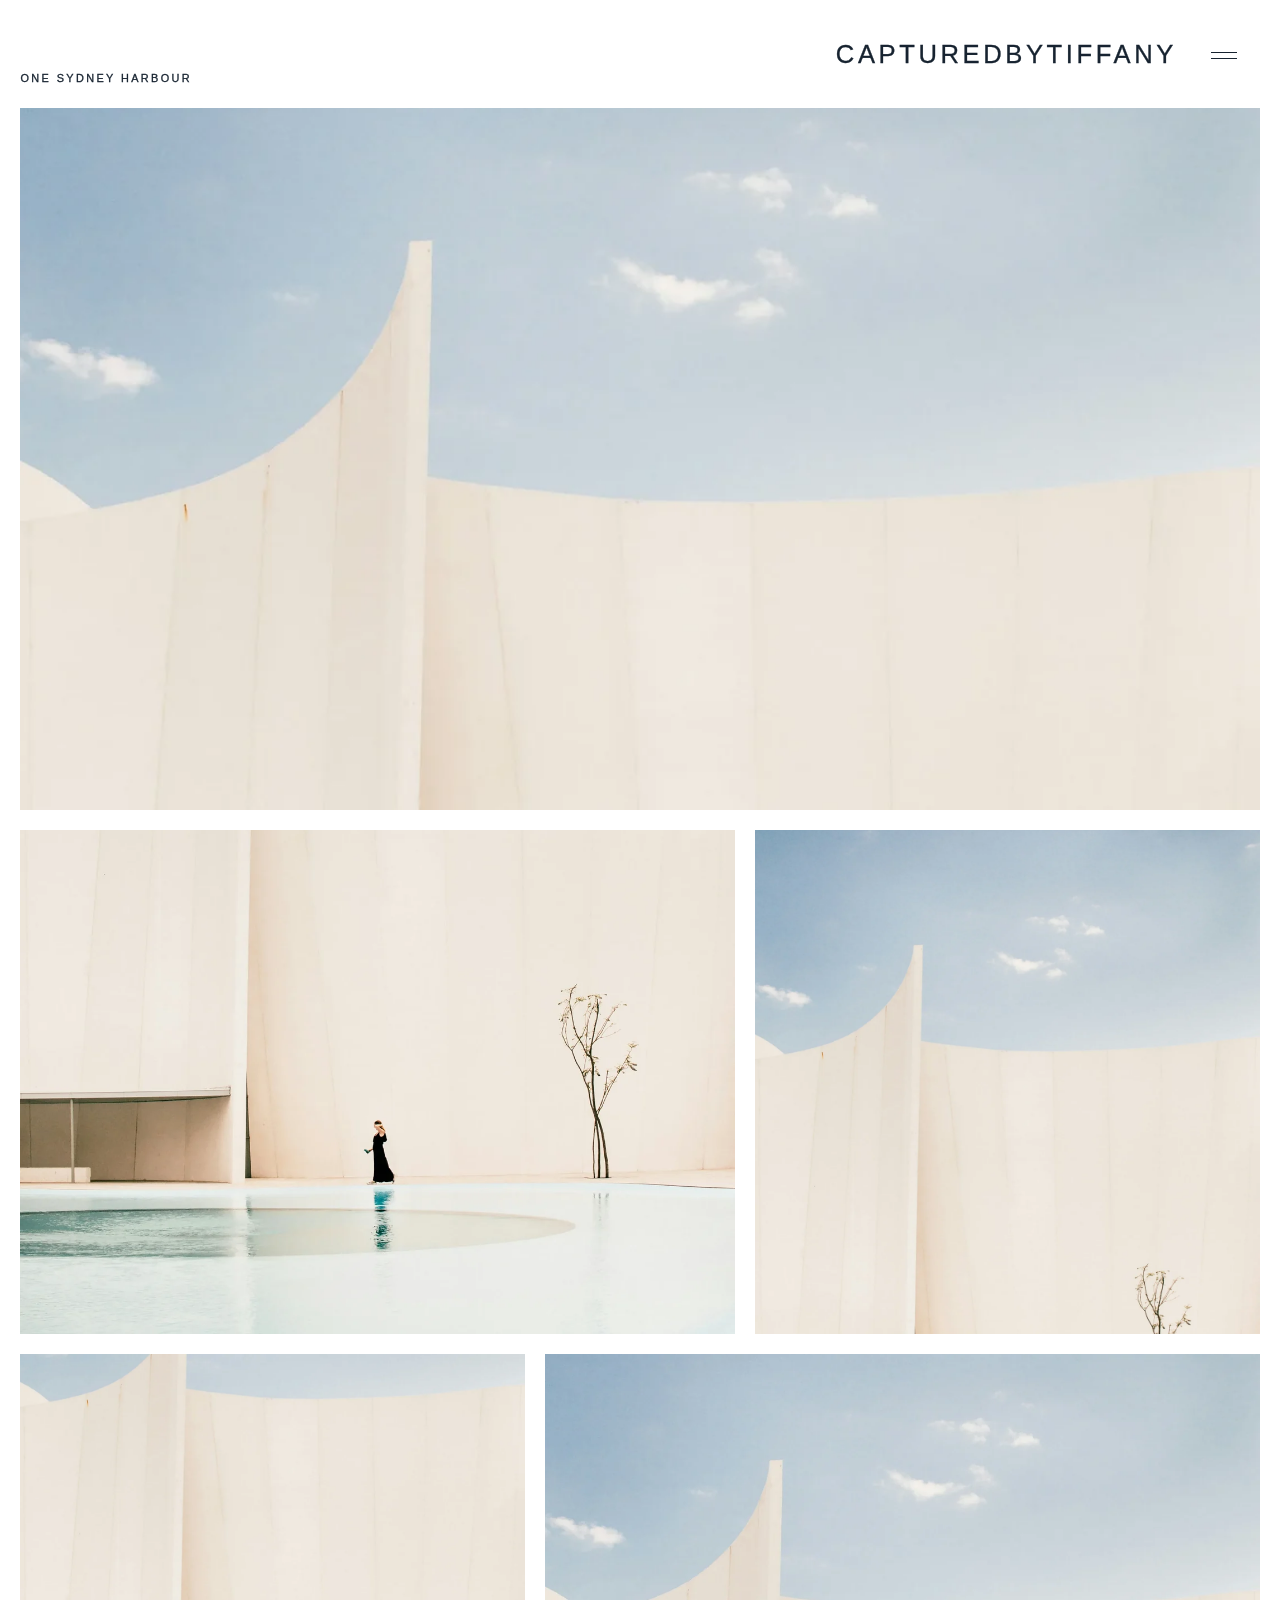
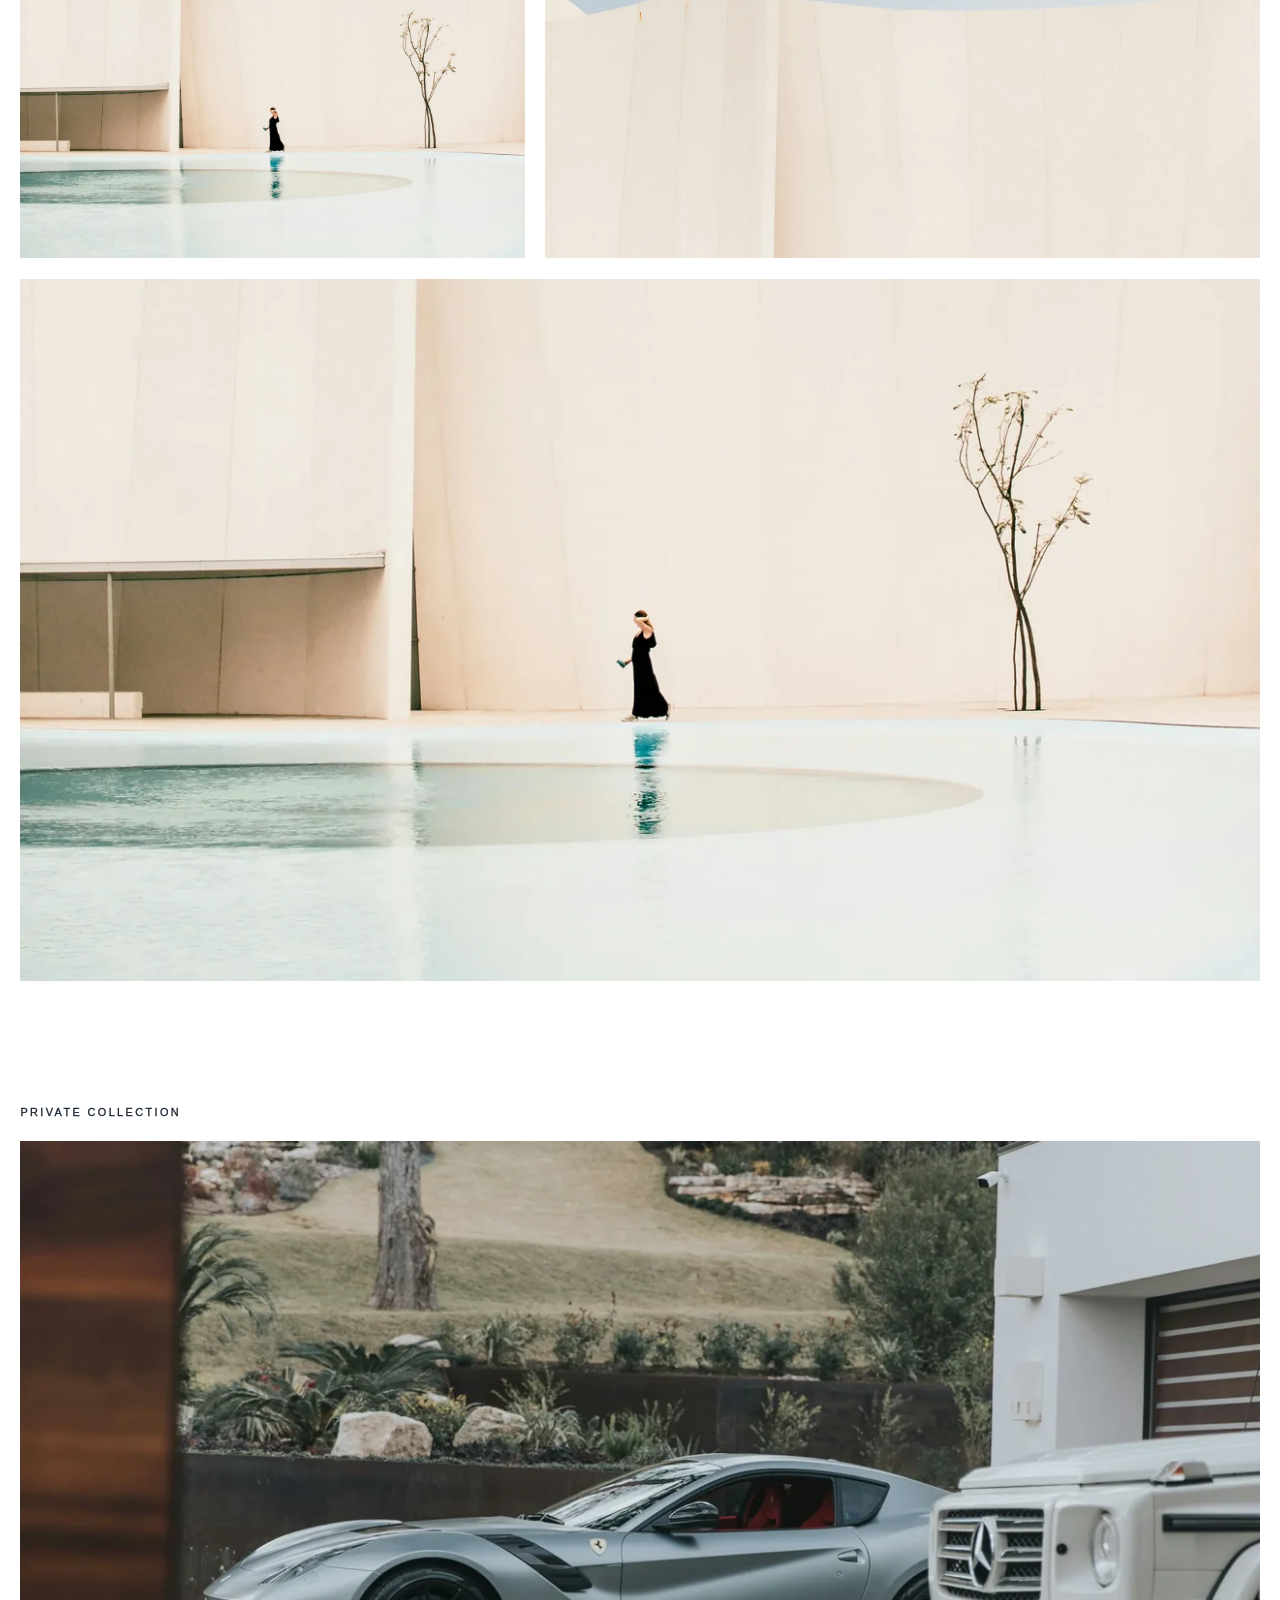
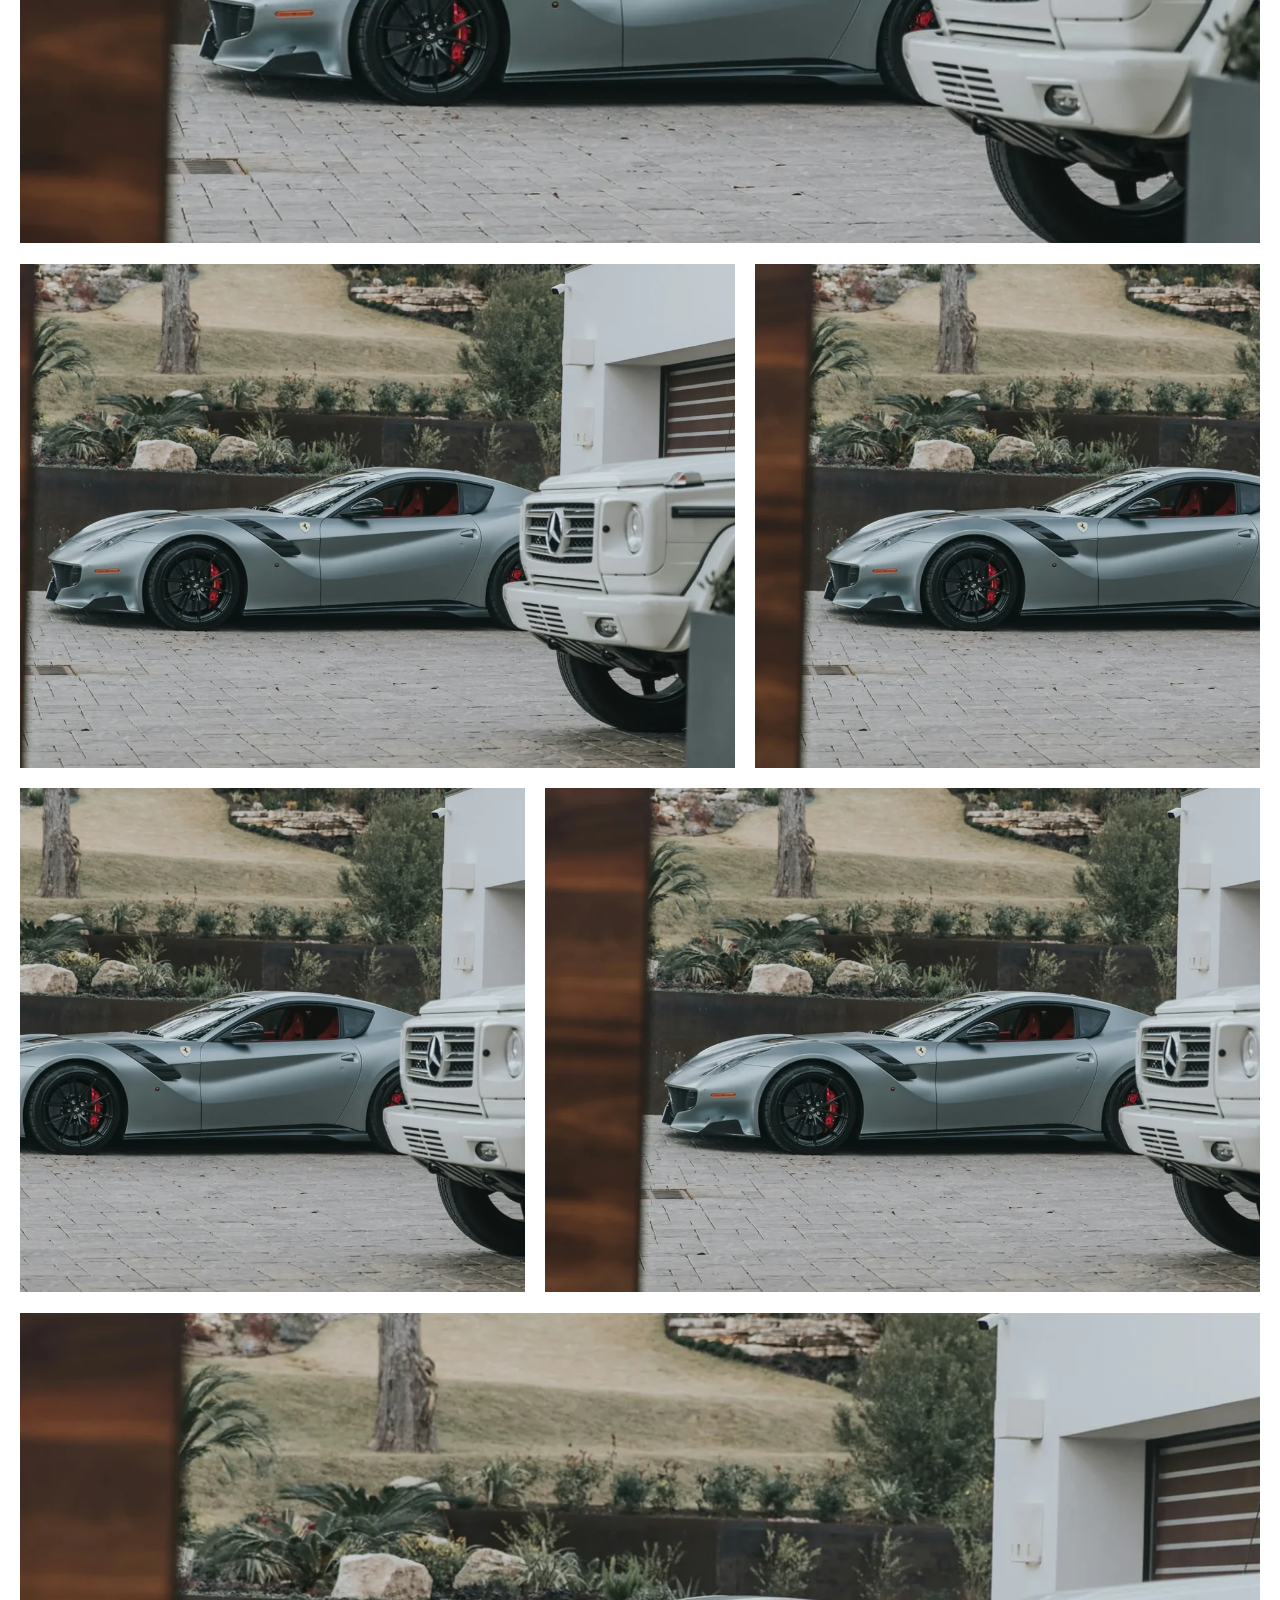
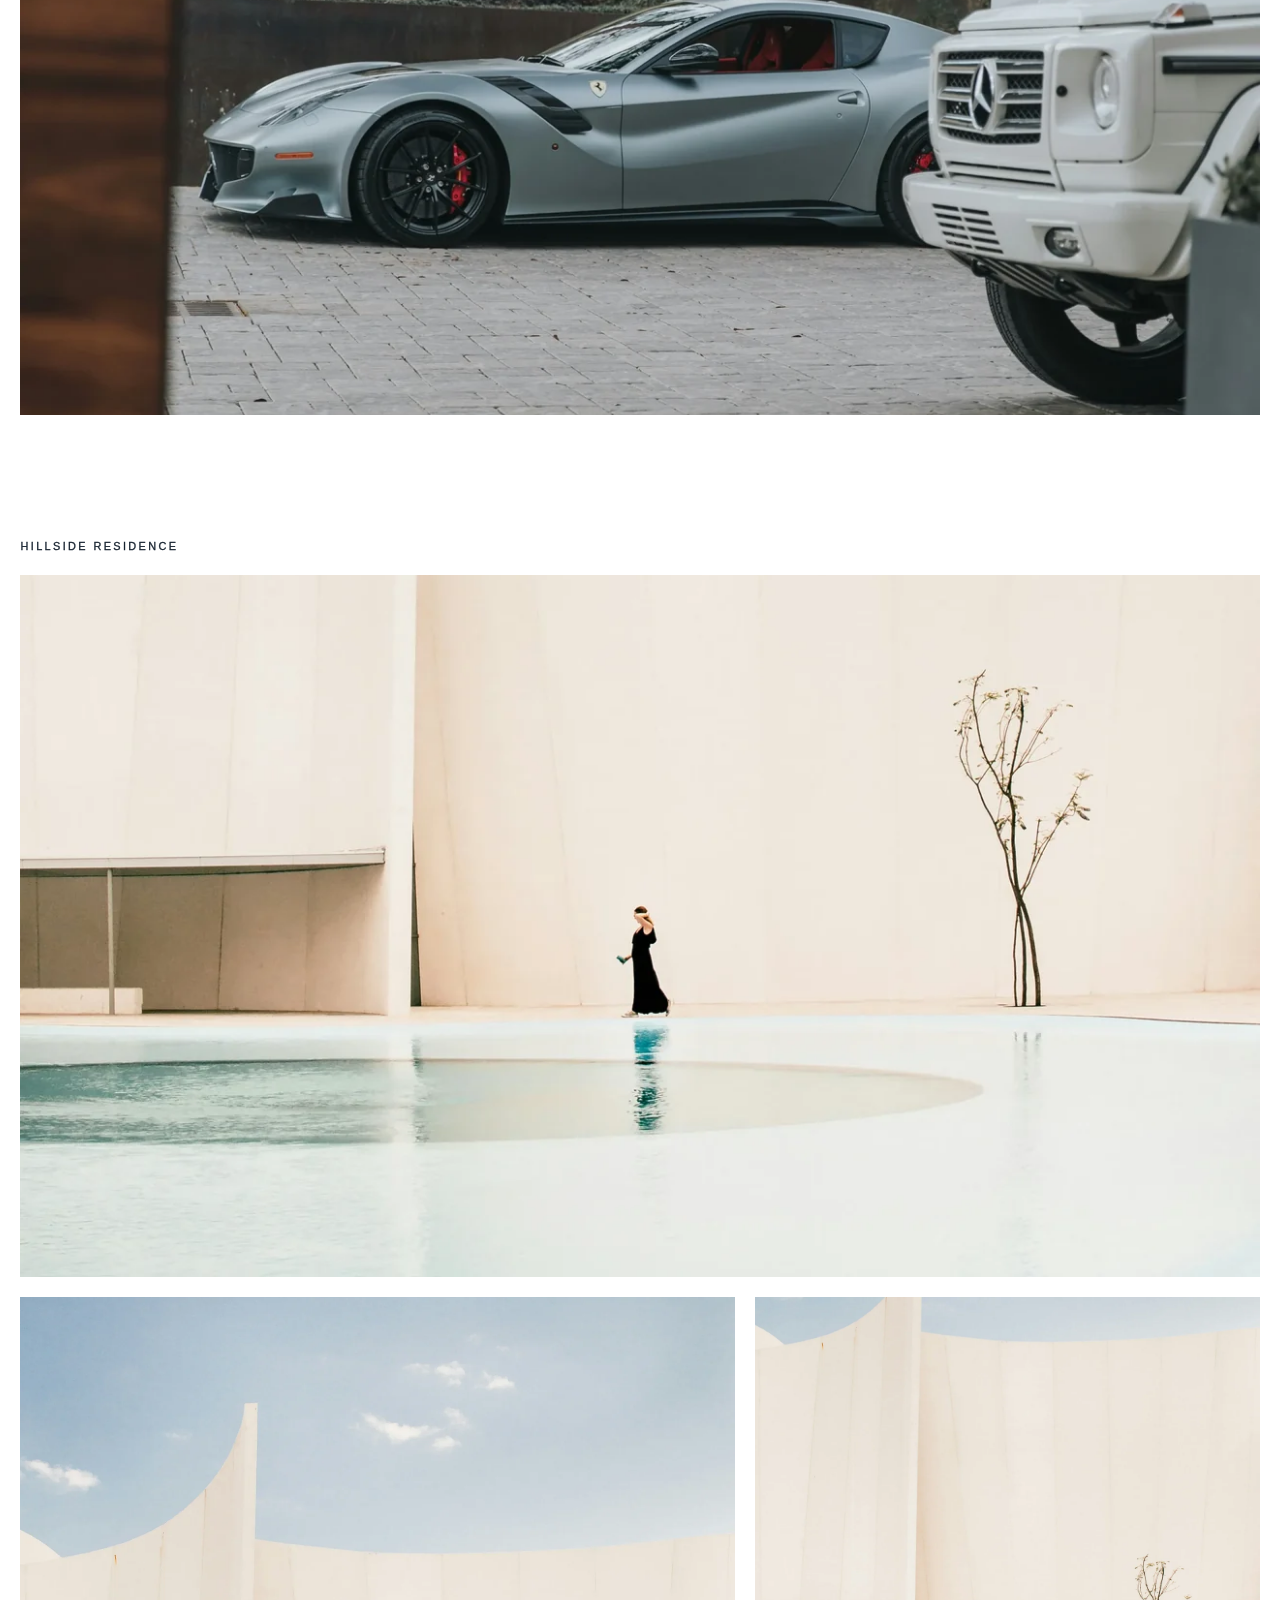
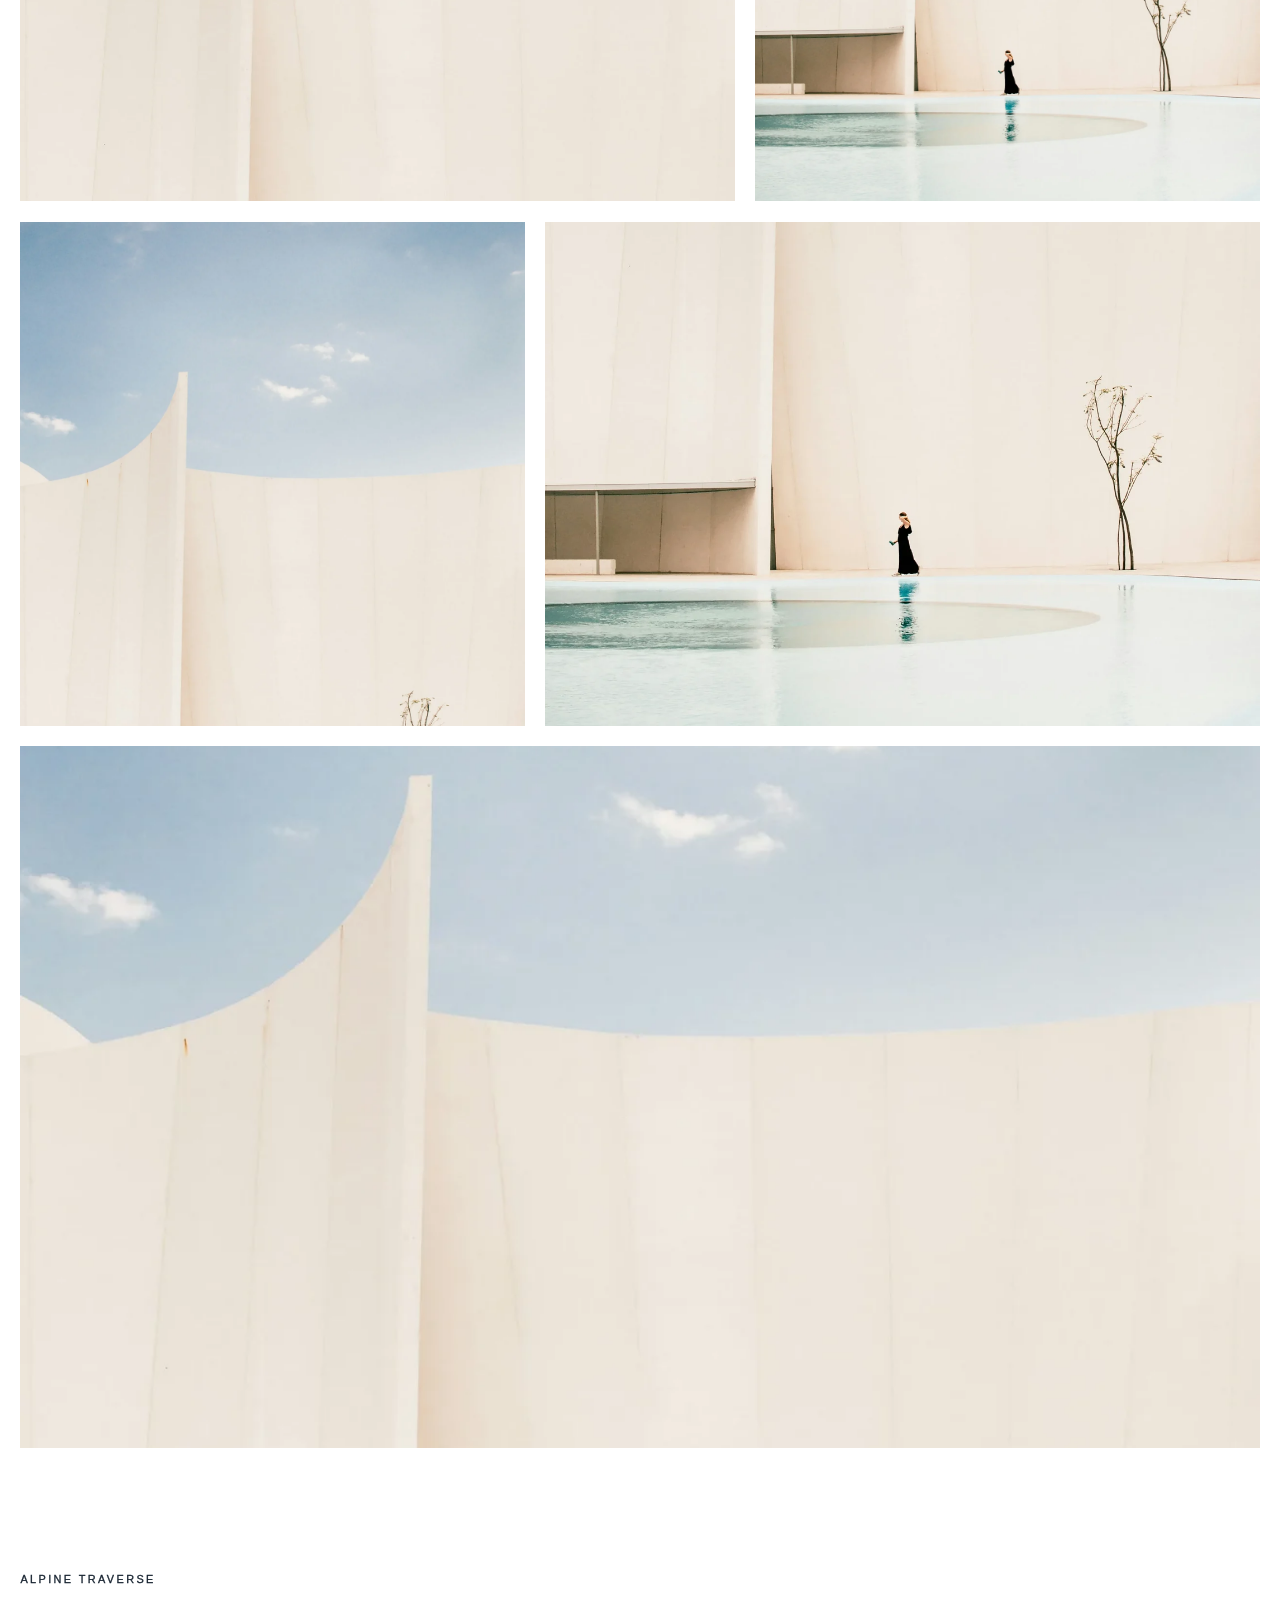
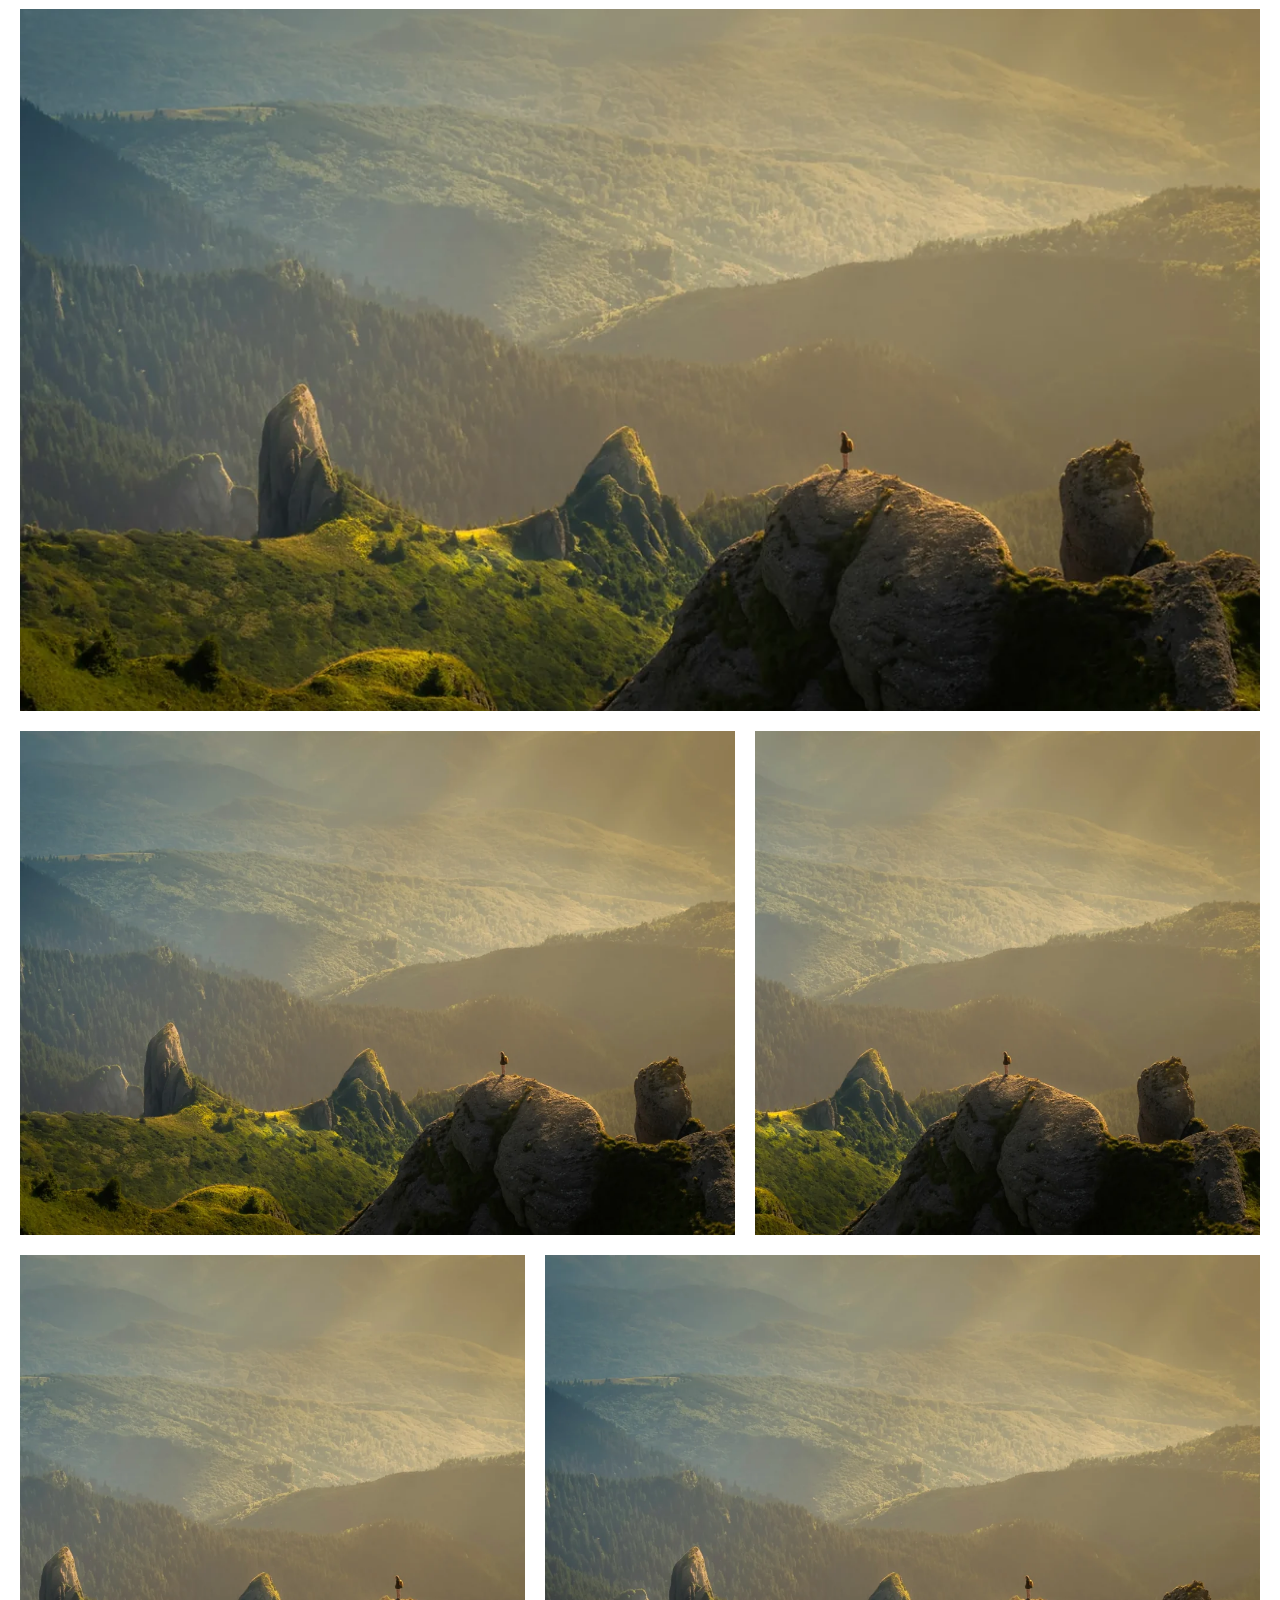
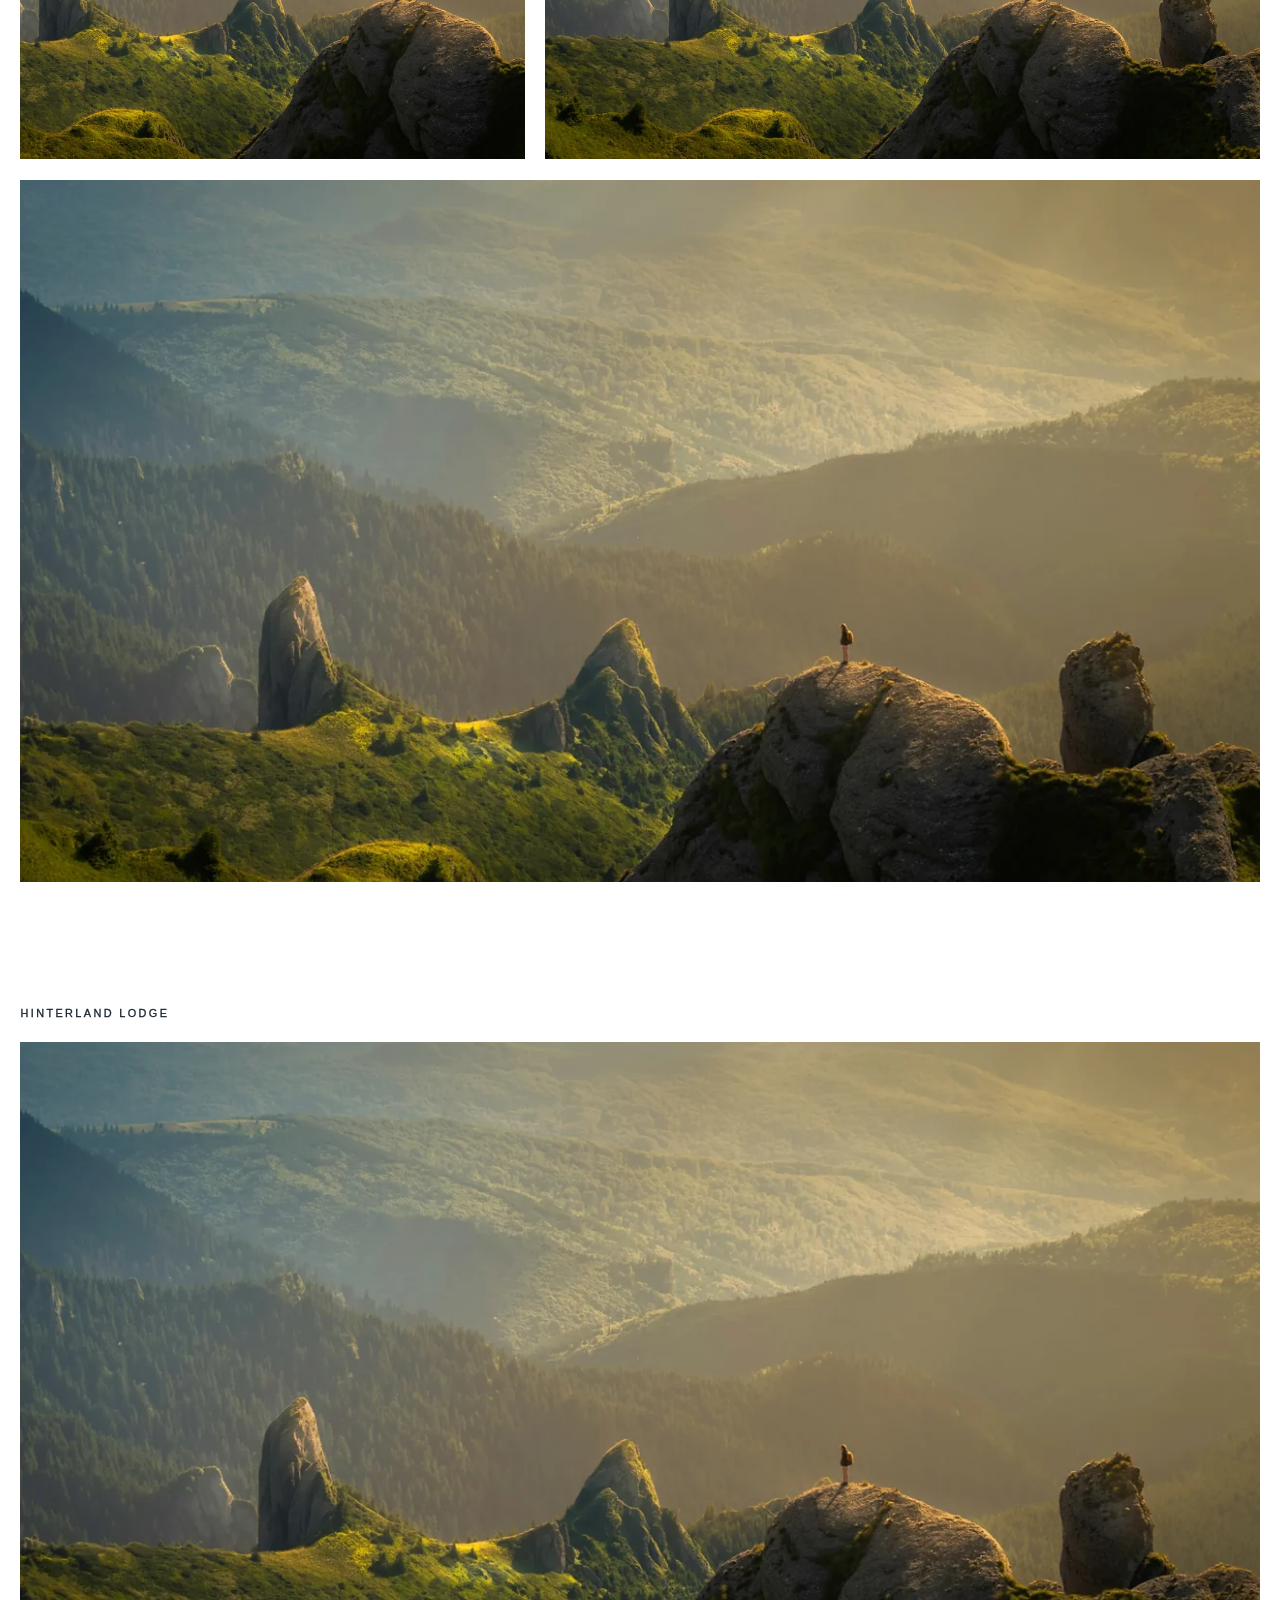
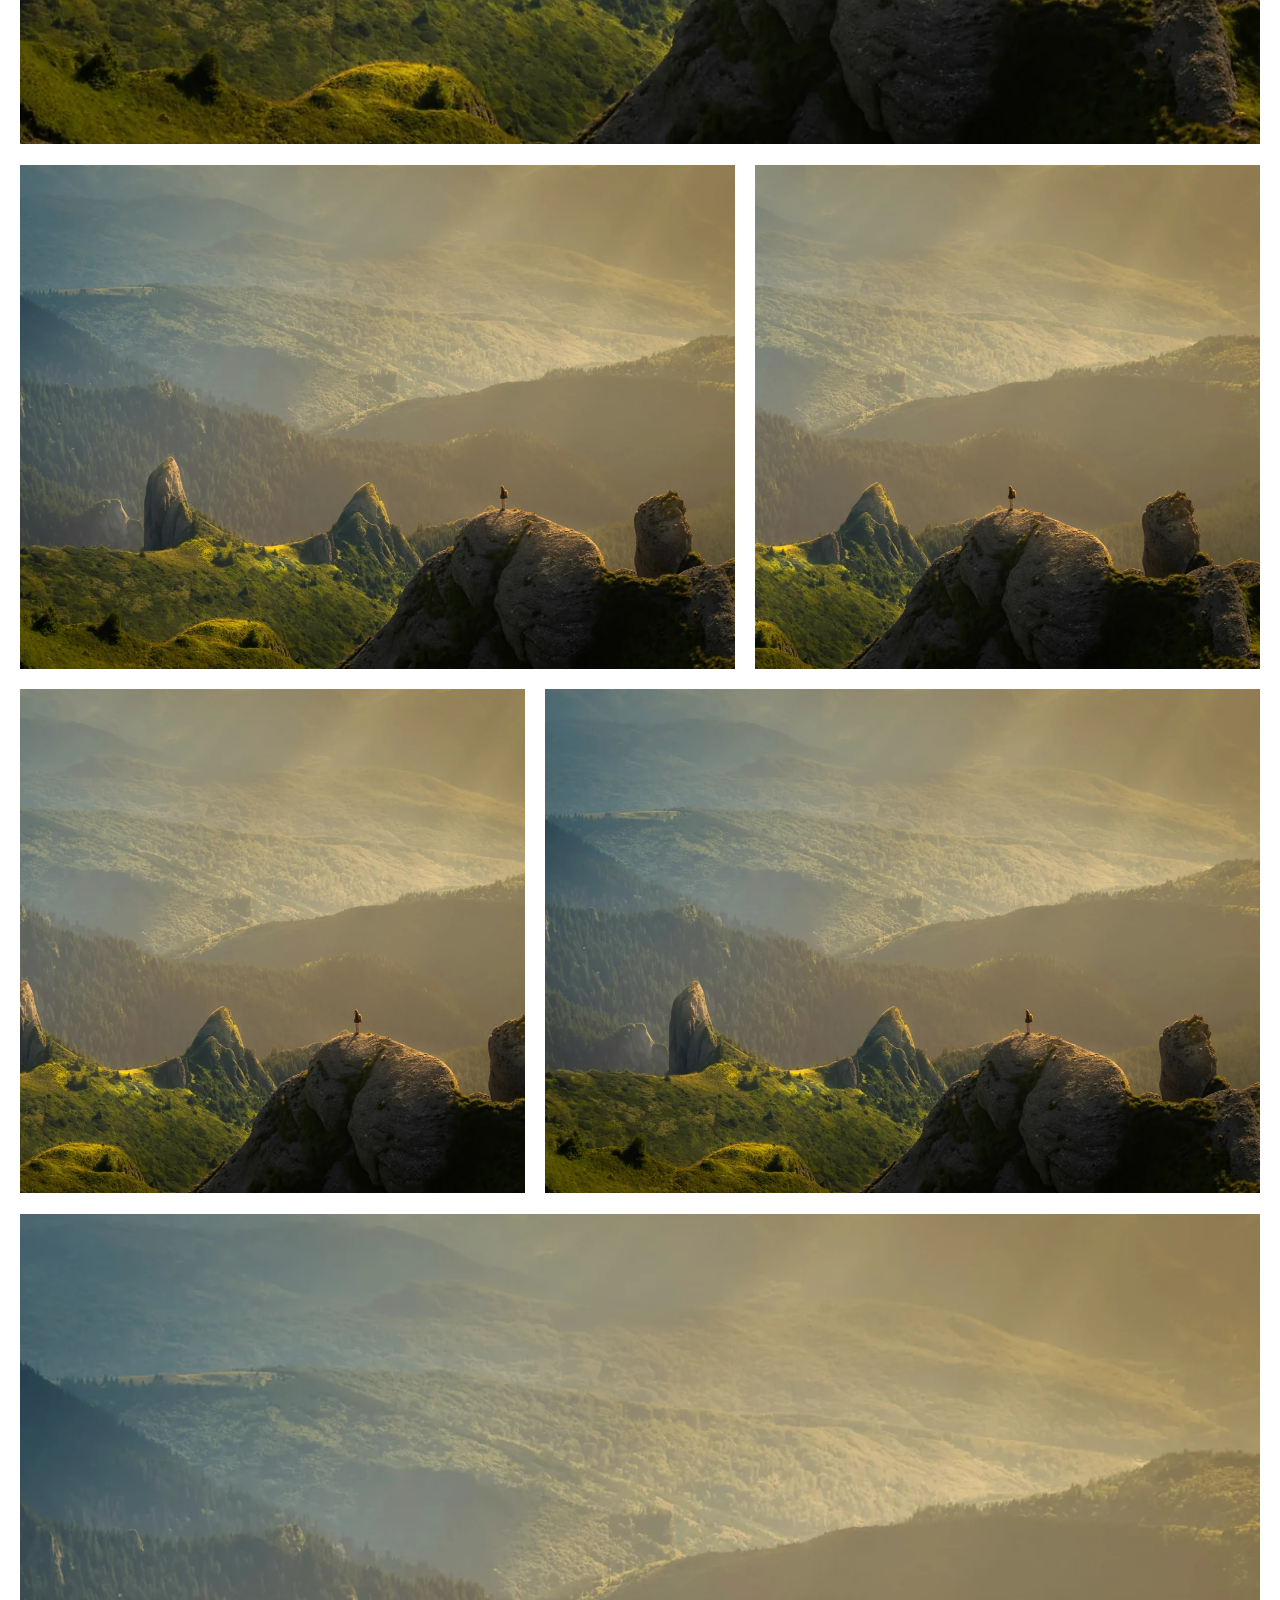
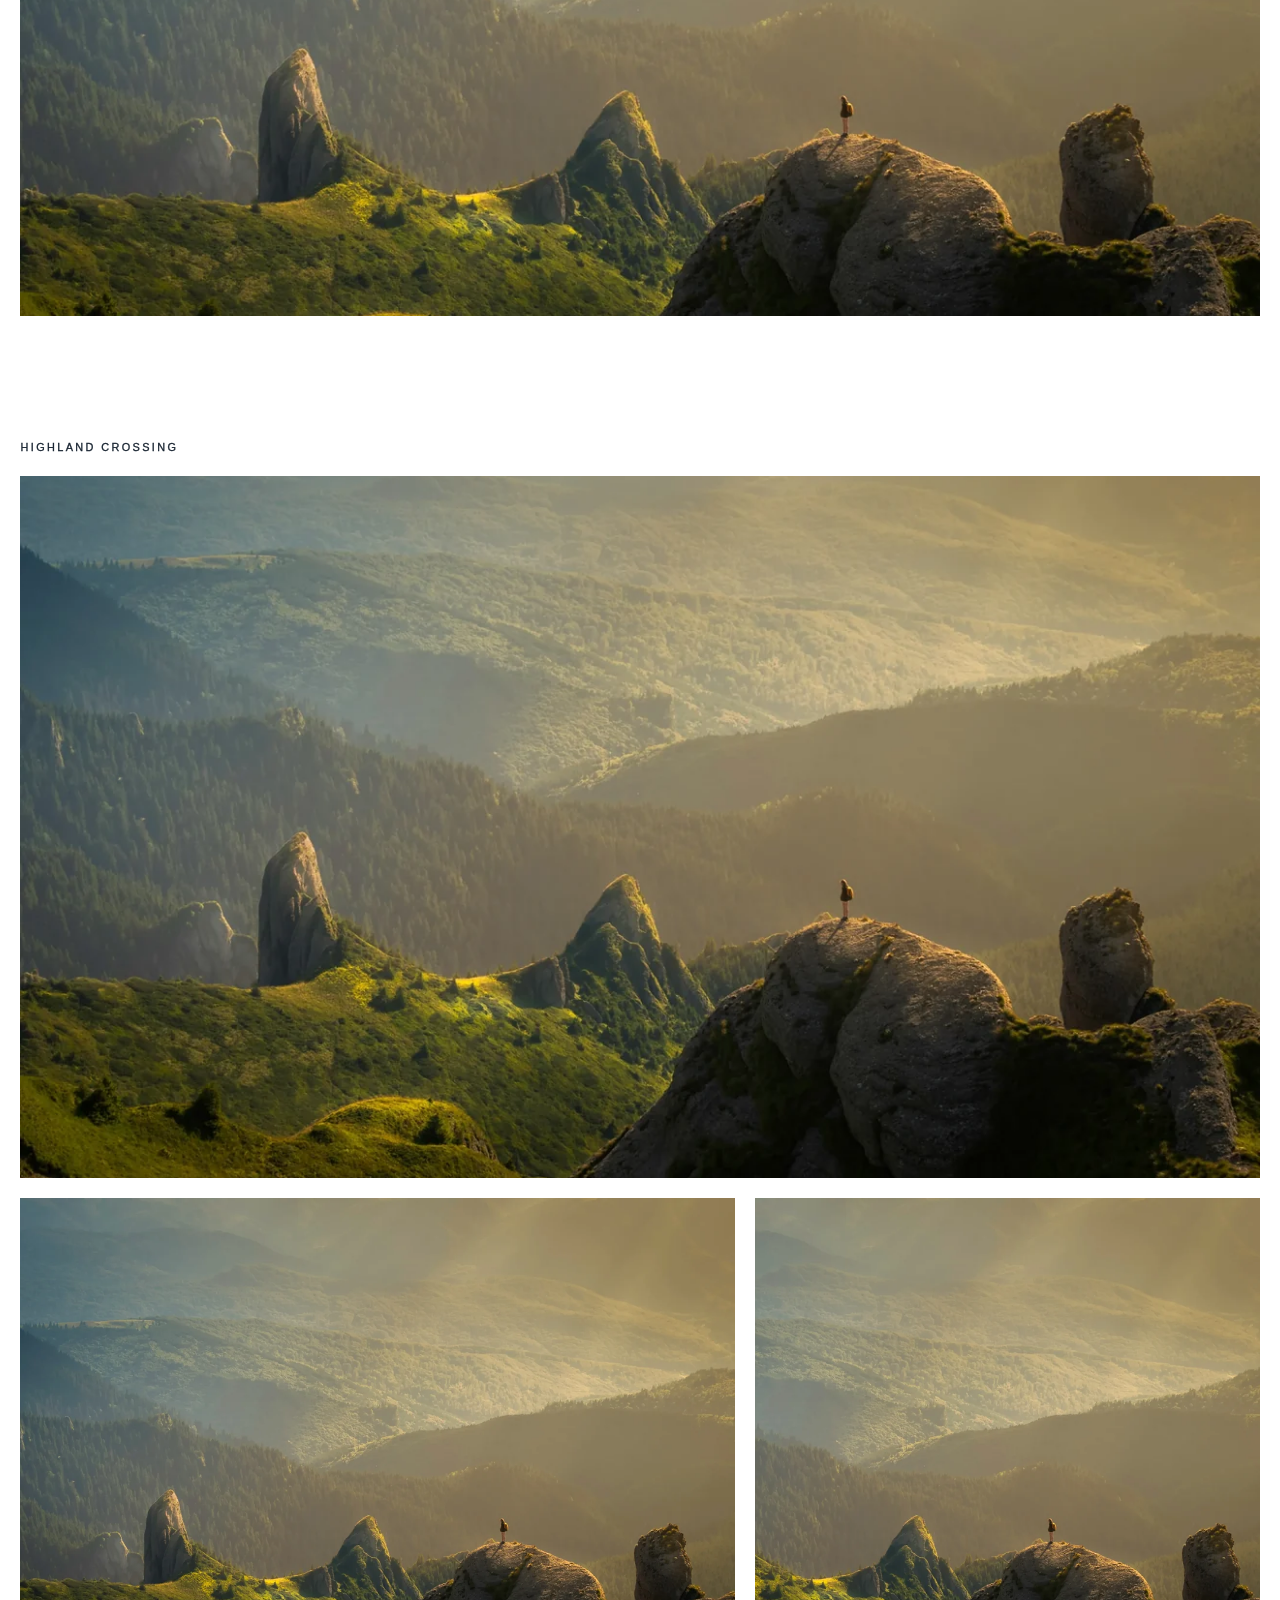
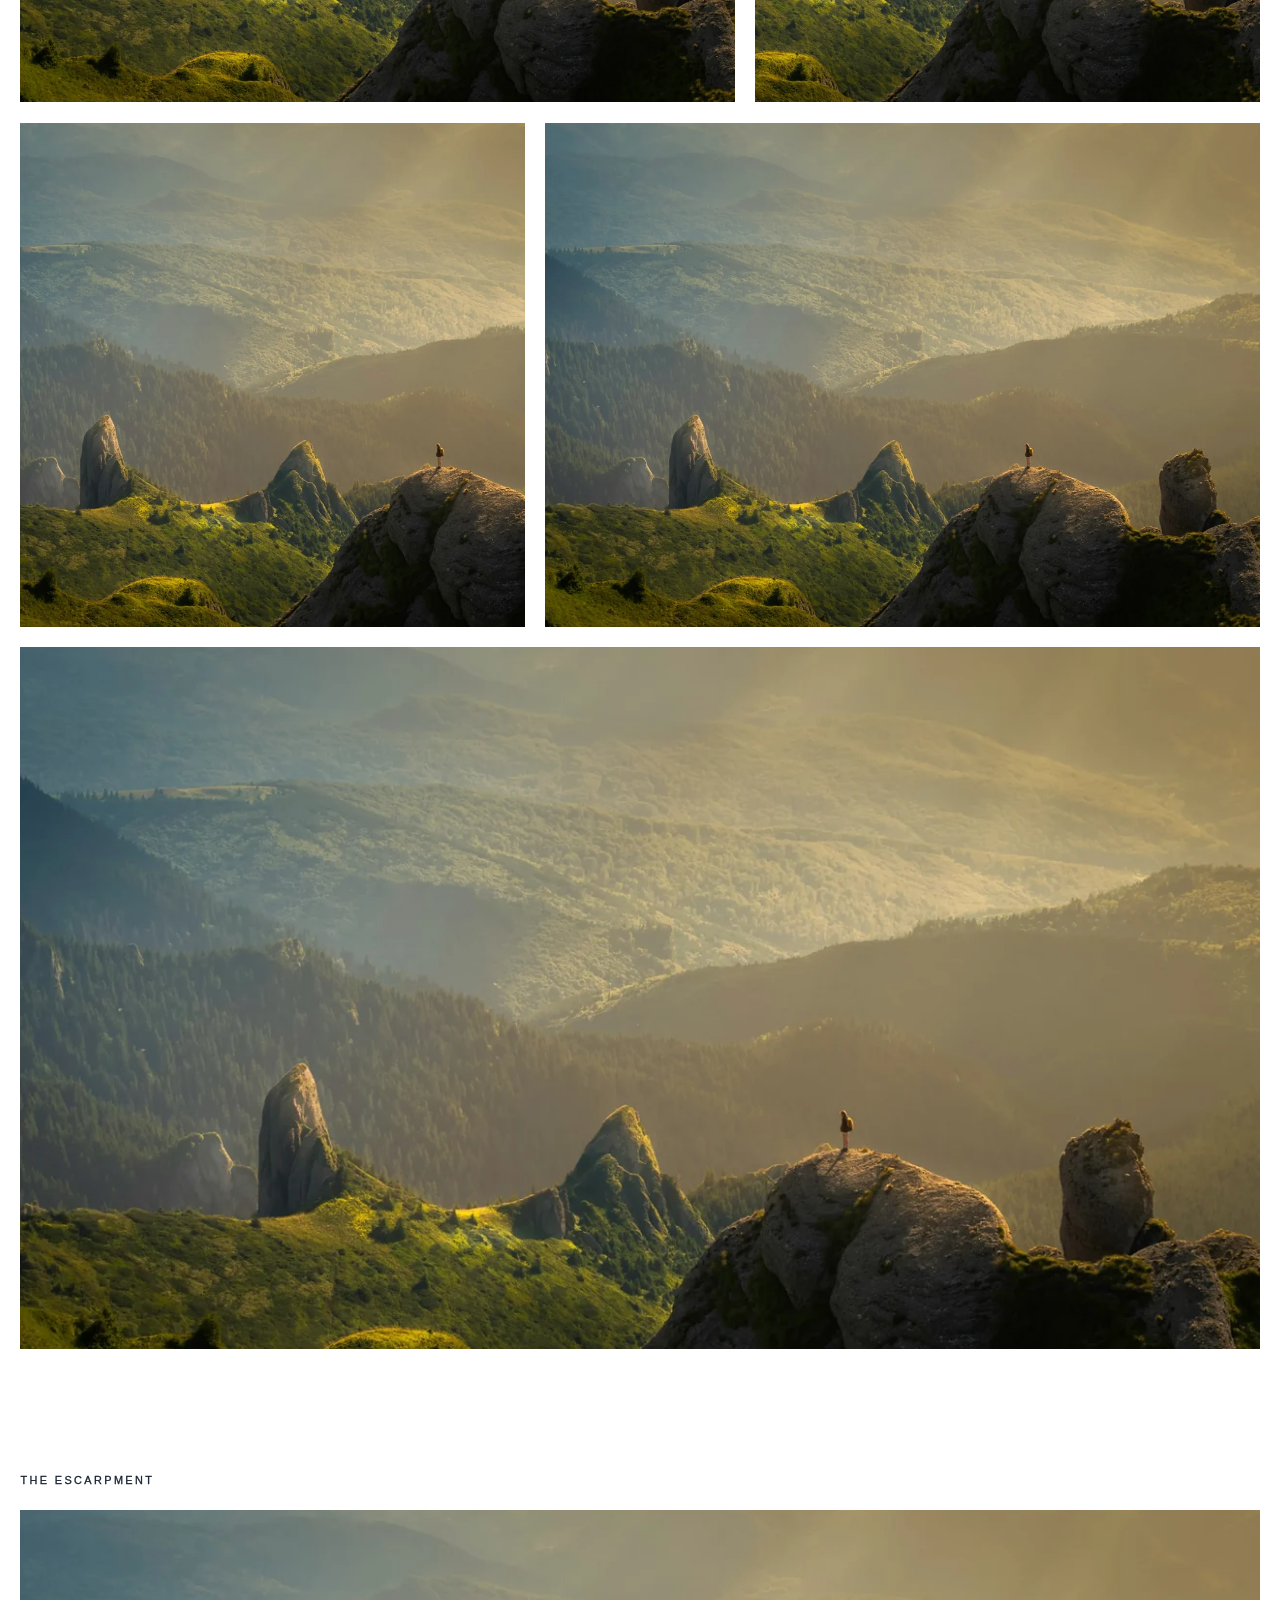
==== projects/index.html @ f0250a66 "Capturedbytiffany: photography portfolio (preview build) Built from the Whiticker site, rebranded, w" ====
<!DOCTYPE html>
<html lang="en" class="no-js">
<head>
	<meta charset="utf-8">
	<meta name="viewport" content="width=device-width, initial-scale=1">
	<title>Projects — Capturedbytiffany</title>
	<meta name="description" content="Selected commissions — Capturedbytiffany. Architecture, lifestyle &amp; people, travel &amp; hotels.">
	<meta name="theme-color" content="#FFFFFF">

	<!-- PREVIEW BUILD: kept out of search engines while the copy, credits and
	     photographs are still placeholders. Remove this line at launch. -->
	<meta name="robots" content="noindex">

	<meta property="og:type" content="website">
	<meta property="og:site_name" content="Capturedbytiffany">
	<meta property="og:title" content="Projects — Capturedbytiffany">
	<meta property="og:description" content="Selected commissions. Architecture, lifestyle &amp; people, travel &amp; hotels.">
	<!-- Uncomment once the domain is confirmed
	<link rel="canonical" href="https://capturedbytiffany.com.au/projects/">
	<meta property="og:url" content="https://capturedbytiffany.com.au/projects/">
	-->

	<!-- Flip no-js → js before first paint, so the hidden-until-revealed
	     states only apply when JS is actually there to reveal them -->
	<script>document.documentElement.className = 'js';</script>

	<!-- Favicon: the letter C in Tenor Sans, the wordmark's own face. Rendered
	     from the TTF to raster — an SVG favicon cannot rely on a web font.
	     Relative paths, so they resolve under the GitHub Pages project path
	     (/capturedbytiffany/) as well as at the root of a custom domain. -->
	<link rel="icon" href="../favicon.ico" sizes="any">
	<link rel="icon" type="image/png" href="../favicon-32.png" sizes="32x32">
	<link rel="apple-touch-icon" href="../apple-touch-icon.png">

	<!-- Same self-hosted face as the homepage. crossorigin is required even
	     same-origin: fonts always fetch in CORS mode, and a preload without
	     it doesn't match — it downloads twice. -->
	<link rel="preload" as="font" type="font/woff2" href="../fonts/tenor-sans-latin.woff2" crossorigin>

	<!-- Shared with the homepage: a visitor arriving from there has both
	     cached, so this page costs one request -->
	<link rel="stylesheet" href="../style.css">
</head>
<body>

<header class="site-header">
	<a class="brand" href="../" aria-label="Capturedbytiffany — home">Capturedbytiffany</a>

	<button
		class="nav-toggle"
		type="button"
		aria-label="Open menu"
		aria-expanded="false"
		aria-controls="site-nav">
		<span class="nav-toggle__box">
			<i class="nav-toggle__bar"></i>
			<i class="nav-toggle__bar"></i>
		</span>
	</button>
</header>

<nav id="site-nav" class="nav-overlay" aria-hidden="true">
	<div class="nav-overlay__inner">
		<!-- Links resolve to the homepage from this depth -->
		<ul class="nav-list">
			<li style="--i:0"><a href="../#behind-the-lens">About</a></li>
			<li style="--i:1"><a href="#top">Projects</a></li>
			<li style="--i:2"><a href="../#contact">Contact</a></li>
		</ul>

		<a
			class="nav-ig"
			href="https://www.instagram.com/"
			target="_blank"
			rel="noopener noreferrer"
			aria-label="Instagram">
			<svg viewBox="0 0 24 24" width="24" height="24" aria-hidden="true" focusable="false">
				<rect x="2.5" y="2.5" width="19" height="19" rx="5.25"
					fill="none" stroke="currentColor" stroke-width="1.3"/>
				<circle cx="12" cy="12" r="4.6"
					fill="none" stroke="currentColor" stroke-width="1.3"/>
				<circle cx="17.6" cy="6.4" r="1.15" fill="currentColor"/>
			</svg>
		</a>
	</div>
</nav>

<!-- ==========================================================================
	 PROJECTS — one repeating six-plate module per commission.
	 Every project is the same markup; only the srcs and --pos crops differ.

	 NOTE: every project name below is INVENTED PLACEHOLDER COPY, carried over
	 from the previous build — replace with Tiffany's genuine commissions.

	 IMAGES: one `sizes` per photograph, from its largest plate, while the same
	 three placeholders fill every plate — a single value keeps each to one
	 download. Once real photographs arrive, size each plate on its own.
	 ========================================================================== -->
<main id="top">

	<section class="project" id="one-sydney-harbour">
		<h2 class="project__title">One Sydney Harbour</h2>
		<div class="project__grid">
			<figure class="plate" style="--pos:50% 29%">
				<img src="../images/architecture.webp"
					srcset="../images/architecture-960.webp 960w, ../images/architecture-1280.webp 1280w, ../images/architecture-1600.webp 1600w, ../images/architecture-1920.webp 1920w, ../images/architecture.webp 2400w"
					sizes="100vw"
					alt="Curved white concrete wall — One Sydney Harbour"
					loading="eager" fetchpriority="high" decoding="async">
			</figure>
			<figure class="plate" style="--pos:50% 100%">
				<img src="../images/architecture.webp"
					srcset="../images/architecture-960.webp 960w, ../images/architecture-1280.webp 1280w, ../images/architecture-1600.webp 1600w, ../images/architecture-1920.webp 1920w, ../images/architecture.webp 2400w"
					sizes="100vw"
					alt="Curved white concrete wall — One Sydney Harbour"
					loading="lazy" decoding="async">
			</figure>
			<figure class="plate" style="--pos:50% 30%">
				<img src="../images/architecture.webp"
					srcset="../images/architecture-960.webp 960w, ../images/architecture-1280.webp 1280w, ../images/architecture-1600.webp 1600w, ../images/architecture-1920.webp 1920w, ../images/architecture.webp 2400w"
					sizes="100vw"
					alt="Curved white concrete wall — One Sydney Harbour"
					loading="lazy" decoding="async">
			</figure>
			<figure class="plate" style="--pos:50% 100%">
				<img src="../images/architecture.webp"
					srcset="../images/architecture-960.webp 960w, ../images/architecture-1280.webp 1280w, ../images/architecture-1600.webp 1600w, ../images/architecture-1920.webp 1920w, ../images/architecture.webp 2400w"
					sizes="100vw"
					alt="Curved white concrete wall — One Sydney Harbour"
					loading="lazy" decoding="async">
			</figure>
			<figure class="plate" style="--pos:50% 29%">
				<img src="../images/architecture.webp"
					srcset="../images/architecture-960.webp 960w, ../images/architecture-1280.webp 1280w, ../images/architecture-1600.webp 1600w, ../images/architecture-1920.webp 1920w, ../images/architecture.webp 2400w"
					sizes="100vw"
					alt="Curved white concrete wall — One Sydney Harbour"
					loading="lazy" decoding="async">
			</figure>
			<figure class="plate" style="--pos:50% 100%">
				<img src="../images/architecture.webp"
					srcset="../images/architecture-960.webp 960w, ../images/architecture-1280.webp 1280w, ../images/architecture-1600.webp 1600w, ../images/architecture-1920.webp 1920w, ../images/architecture.webp 2400w"
					sizes="100vw"
					alt="Curved white concrete wall — One Sydney Harbour"
					loading="lazy" decoding="async">
			</figure>
		</div>
	</section>
	<section class="project" id="private-collection">
		<h2 class="project__title">Private Collection</h2>
		<div class="project__grid">
			<figure class="plate" style="--pos:50% 0%">
				<img src="../images/lifestyle.webp"
					srcset="../images/lifestyle-960.webp 960w, ../images/lifestyle-1280.webp 1280w, ../images/lifestyle-1600.webp 1600w, ../images/lifestyle-1920.webp 1920w, ../images/lifestyle.webp 2400w"
					sizes="(max-width: 768px) and (max-aspect-ratio: 74/100) 74vh, (max-width: 768px) 100vw, (max-aspect-ratio: 125/100) 125vh, 100vw"
					alt="Silver sports car on a paved forecourt — Private Collection"
					loading="lazy" decoding="async">
			</figure>
			<figure class="plate" style="--pos:100% 50%">
				<img src="../images/lifestyle.webp"
					srcset="../images/lifestyle-960.webp 960w, ../images/lifestyle-1280.webp 1280w, ../images/lifestyle-1600.webp 1600w, ../images/lifestyle-1920.webp 1920w, ../images/lifestyle.webp 2400w"
					sizes="(max-width: 768px) and (max-aspect-ratio: 74/100) 74vh, (max-width: 768px) 100vw, (max-aspect-ratio: 125/100) 125vh, 100vw"
					alt="Silver sports car on a paved forecourt — Private Collection"
					loading="lazy" decoding="async">
			</figure>
			<figure class="plate" style="--pos:16% 50%">
				<img src="../images/lifestyle.webp"
					srcset="../images/lifestyle-960.webp 960w, ../images/lifestyle-1280.webp 1280w, ../images/lifestyle-1600.webp 1600w, ../images/lifestyle-1920.webp 1920w, ../images/lifestyle.webp 2400w"
					sizes="(max-width: 768px) and (max-aspect-ratio: 74/100) 74vh, (max-width: 768px) 100vw, (max-aspect-ratio: 125/100) 125vh, 100vw"
					alt="Silver sports car on a paved forecourt — Private Collection"
					loading="lazy" decoding="async">
			</figure>
			<figure class="plate" style="--pos:70% 50%">
				<img src="../images/lifestyle.webp"
					srcset="../images/lifestyle-960.webp 960w, ../images/lifestyle-1280.webp 1280w, ../images/lifestyle-1600.webp 1600w, ../images/lifestyle-1920.webp 1920w, ../images/lifestyle.webp 2400w"
					sizes="(max-width: 768px) and (max-aspect-ratio: 74/100) 74vh, (max-width: 768px) 100vw, (max-aspect-ratio: 125/100) 125vh, 100vw"
					alt="Silver sports car on a paved forecourt — Private Collection"
					loading="lazy" decoding="async">
			</figure>
			<figure class="plate" style="--pos:0% 50%">
				<img src="../images/lifestyle.webp"
					srcset="../images/lifestyle-960.webp 960w, ../images/lifestyle-1280.webp 1280w, ../images/lifestyle-1600.webp 1600w, ../images/lifestyle-1920.webp 1920w, ../images/lifestyle.webp 2400w"
					sizes="(max-width: 768px) and (max-aspect-ratio: 74/100) 74vh, (max-width: 768px) 100vw, (max-aspect-ratio: 125/100) 125vh, 100vw"
					alt="Silver sports car on a paved forecourt — Private Collection"
					loading="lazy" decoding="async">
			</figure>
			<figure class="plate" style="--pos:50% 40%">
				<img src="../images/lifestyle.webp"
					srcset="../images/lifestyle-960.webp 960w, ../images/lifestyle-1280.webp 1280w, ../images/lifestyle-1600.webp 1600w, ../images/lifestyle-1920.webp 1920w, ../images/lifestyle.webp 2400w"
					sizes="(max-width: 768px) and (max-aspect-ratio: 74/100) 74vh, (max-width: 768px) 100vw, (max-aspect-ratio: 125/100) 125vh, 100vw"
					alt="Silver sports car on a paved forecourt — Private Collection"
					loading="lazy" decoding="async">
			</figure>
		</div>
	</section>
	<section class="project" id="hillside-residence">
		<h2 class="project__title">Hillside Residence</h2>
		<div class="project__grid">
			<figure class="plate" style="--pos:50% 100%">
				<img src="../images/architecture.webp"
					srcset="../images/architecture-960.webp 960w, ../images/architecture-1280.webp 1280w, ../images/architecture-1600.webp 1600w, ../images/architecture-1920.webp 1920w, ../images/architecture.webp 2400w"
					sizes="100vw"
					alt="White wall and reflecting pool — Hillside Residence"
					loading="lazy" decoding="async">
			</figure>
			<figure class="plate" style="--pos:50% 29%">
				<img src="../images/architecture.webp"
					srcset="../images/architecture-960.webp 960w, ../images/architecture-1280.webp 1280w, ../images/architecture-1600.webp 1600w, ../images/architecture-1920.webp 1920w, ../images/architecture.webp 2400w"
					sizes="100vw"
					alt="White wall and reflecting pool — Hillside Residence"
					loading="lazy" decoding="async">
			</figure>
			<figure class="plate" style="--pos:50% 100%">
				<img src="../images/architecture.webp"
					srcset="../images/architecture-960.webp 960w, ../images/architecture-1280.webp 1280w, ../images/architecture-1600.webp 1600w, ../images/architecture-1920.webp 1920w, ../images/architecture.webp 2400w"
					sizes="100vw"
					alt="White wall and reflecting pool — Hillside Residence"
					loading="lazy" decoding="async">
			</figure>
			<figure class="plate" style="--pos:50% 16%">
				<img src="../images/architecture.webp"
					srcset="../images/architecture-960.webp 960w, ../images/architecture-1280.webp 1280w, ../images/architecture-1600.webp 1600w, ../images/architecture-1920.webp 1920w, ../images/architecture.webp 2400w"
					sizes="100vw"
					alt="White wall and reflecting pool — Hillside Residence"
					loading="lazy" decoding="async">
			</figure>
			<figure class="plate" style="--pos:50% 100%">
				<img src="../images/architecture.webp"
					srcset="../images/architecture-960.webp 960w, ../images/architecture-1280.webp 1280w, ../images/architecture-1600.webp 1600w, ../images/architecture-1920.webp 1920w, ../images/architecture.webp 2400w"
					sizes="100vw"
					alt="White wall and reflecting pool — Hillside Residence"
					loading="lazy" decoding="async">
			</figure>
			<figure class="plate" style="--pos:50% 38%">
				<img src="../images/architecture.webp"
					srcset="../images/architecture-960.webp 960w, ../images/architecture-1280.webp 1280w, ../images/architecture-1600.webp 1600w, ../images/architecture-1920.webp 1920w, ../images/architecture.webp 2400w"
					sizes="100vw"
					alt="White wall and reflecting pool — Hillside Residence"
					loading="lazy" decoding="async">
			</figure>
		</div>
	</section>
	<section class="project" id="alpine-traverse">
		<h2 class="project__title">Alpine Traverse</h2>
		<div class="project__grid">
			<figure class="plate" style="--pos:50% 83%">
				<img src="../images/travel.webp"
					srcset="../images/travel-960.webp 960w, ../images/travel-1280.webp 1280w, ../images/travel-1600.webp 1600w, ../images/travel-1920.webp 1920w, ../images/travel-2400.webp 2400w, ../images/travel.webp 3200w"
					sizes="(max-width: 768px) and (max-aspect-ratio: 69/100) 69vh, (max-width: 768px) 100vw, (max-aspect-ratio: 117/100) 117vh, 100vw"
					alt="Mountain ridges at golden hour — Alpine Traverse"
					loading="lazy" decoding="async">
			</figure>
			<figure class="plate" style="--pos:50% 0%">
				<img src="../images/travel.webp"
					srcset="../images/travel-960.webp 960w, ../images/travel-1280.webp 1280w, ../images/travel-1600.webp 1600w, ../images/travel-1920.webp 1920w, ../images/travel-2400.webp 2400w, ../images/travel.webp 3200w"
					sizes="(max-width: 768px) and (max-aspect-ratio: 69/100) 69vh, (max-width: 768px) 100vw, (max-aspect-ratio: 117/100) 117vh, 100vw"
					alt="Mountain ridges at golden hour — Alpine Traverse"
					loading="lazy" decoding="async">
			</figure>
			<figure class="plate" style="--pos:100% 50%">
				<img src="../images/travel.webp"
					srcset="../images/travel-960.webp 960w, ../images/travel-1280.webp 1280w, ../images/travel-1600.webp 1600w, ../images/travel-1920.webp 1920w, ../images/travel-2400.webp 2400w, ../images/travel.webp 3200w"
					sizes="(max-width: 768px) and (max-aspect-ratio: 69/100) 69vh, (max-width: 768px) 100vw, (max-aspect-ratio: 117/100) 117vh, 100vw"
					alt="Mountain ridges at golden hour — Alpine Traverse"
					loading="lazy" decoding="async">
			</figure>
			<figure class="plate" style="--pos:50% 50%">
				<img src="../images/travel.webp"
					srcset="../images/travel-960.webp 960w, ../images/travel-1280.webp 1280w, ../images/travel-1600.webp 1600w, ../images/travel-1920.webp 1920w, ../images/travel-2400.webp 2400w, ../images/travel.webp 3200w"
					sizes="(max-width: 768px) and (max-aspect-ratio: 69/100) 69vh, (max-width: 768px) 100vw, (max-aspect-ratio: 117/100) 117vh, 100vw"
					alt="Mountain ridges at golden hour — Alpine Traverse"
					loading="lazy" decoding="async">
			</figure>
			<figure class="plate" style="--pos:50% 100%">
				<img src="../images/travel.webp"
					srcset="../images/travel-960.webp 960w, ../images/travel-1280.webp 1280w, ../images/travel-1600.webp 1600w, ../images/travel-1920.webp 1920w, ../images/travel-2400.webp 2400w, ../images/travel.webp 3200w"
					sizes="(max-width: 768px) and (max-aspect-ratio: 69/100) 69vh, (max-width: 768px) 100vw, (max-aspect-ratio: 117/100) 117vh, 100vw"
					alt="Mountain ridges at golden hour — Alpine Traverse"
					loading="lazy" decoding="async">
			</figure>
			<figure class="plate" style="--pos:50% 66%">
				<img src="../images/travel.webp"
					srcset="../images/travel-960.webp 960w, ../images/travel-1280.webp 1280w, ../images/travel-1600.webp 1600w, ../images/travel-1920.webp 1920w, ../images/travel-2400.webp 2400w, ../images/travel.webp 3200w"
					sizes="(max-width: 768px) and (max-aspect-ratio: 69/100) 69vh, (max-width: 768px) 100vw, (max-aspect-ratio: 117/100) 117vh, 100vw"
					alt="Mountain ridges at golden hour — Alpine Traverse"
					loading="lazy" decoding="async">
			</figure>
		</div>
	</section>
	<section class="project" id="hinterland-lodge">
		<h2 class="project__title">Hinterland Lodge</h2>
		<div class="project__grid">
			<figure class="plate" style="--pos:50% 100%">
				<img src="../images/travel.webp"
					srcset="../images/travel-960.webp 960w, ../images/travel-1280.webp 1280w, ../images/travel-1600.webp 1600w, ../images/travel-1920.webp 1920w, ../images/travel-2400.webp 2400w, ../images/travel.webp 3200w"
					sizes="(max-width: 768px) and (max-aspect-ratio: 69/100) 69vh, (max-width: 768px) 100vw, (max-aspect-ratio: 117/100) 117vh, 100vw"
					alt="Rock spires above forested ridges — Hinterland Lodge"
					loading="lazy" decoding="async">
			</figure>
			<figure class="plate" style="--pos:50% 50%">
				<img src="../images/travel.webp"
					srcset="../images/travel-960.webp 960w, ../images/travel-1280.webp 1280w, ../images/travel-1600.webp 1600w, ../images/travel-1920.webp 1920w, ../images/travel-2400.webp 2400w, ../images/travel.webp 3200w"
					sizes="(max-width: 768px) and (max-aspect-ratio: 69/100) 69vh, (max-width: 768px) 100vw, (max-aspect-ratio: 117/100) 117vh, 100vw"
					alt="Rock spires above forested ridges — Hinterland Lodge"
					loading="lazy" decoding="async">
			</figure>
			<figure class="plate" style="--pos:98% 50%">
				<img src="../images/travel.webp"
					srcset="../images/travel-960.webp 960w, ../images/travel-1280.webp 1280w, ../images/travel-1600.webp 1600w, ../images/travel-1920.webp 1920w, ../images/travel-2400.webp 2400w, ../images/travel.webp 3200w"
					sizes="(max-width: 768px) and (max-aspect-ratio: 69/100) 69vh, (max-width: 768px) 100vw, (max-aspect-ratio: 117/100) 117vh, 100vw"
					alt="Rock spires above forested ridges — Hinterland Lodge"
					loading="lazy" decoding="async">
			</figure>
			<figure class="plate" style="--pos:66% 50%">
				<img src="../images/travel.webp"
					srcset="../images/travel-960.webp 960w, ../images/travel-1280.webp 1280w, ../images/travel-1600.webp 1600w, ../images/travel-1920.webp 1920w, ../images/travel-2400.webp 2400w, ../images/travel.webp 3200w"
					sizes="(max-width: 768px) and (max-aspect-ratio: 69/100) 69vh, (max-width: 768px) 100vw, (max-aspect-ratio: 117/100) 117vh, 100vw"
					alt="Rock spires above forested ridges — Hinterland Lodge"
					loading="lazy" decoding="async">
			</figure>
			<figure class="plate" style="--pos:50% 100%">
				<img src="../images/travel.webp"
					srcset="../images/travel-960.webp 960w, ../images/travel-1280.webp 1280w, ../images/travel-1600.webp 1600w, ../images/travel-1920.webp 1920w, ../images/travel-2400.webp 2400w, ../images/travel.webp 3200w"
					sizes="(max-width: 768px) and (max-aspect-ratio: 69/100) 69vh, (max-width: 768px) 100vw, (max-aspect-ratio: 117/100) 117vh, 100vw"
					alt="Rock spires above forested ridges — Hinterland Lodge"
					loading="lazy" decoding="async">
			</figure>
			<figure class="plate" style="--pos:50% 34%">
				<img src="../images/travel.webp"
					srcset="../images/travel-960.webp 960w, ../images/travel-1280.webp 1280w, ../images/travel-1600.webp 1600w, ../images/travel-1920.webp 1920w, ../images/travel-2400.webp 2400w, ../images/travel.webp 3200w"
					sizes="(max-width: 768px) and (max-aspect-ratio: 69/100) 69vh, (max-width: 768px) 100vw, (max-aspect-ratio: 117/100) 117vh, 100vw"
					alt="Rock spires above forested ridges — Hinterland Lodge"
					loading="lazy" decoding="async">
			</figure>
		</div>
	</section>
	<section class="project" id="highland-crossing">
		<h2 class="project__title">Highland Crossing</h2>
		<div class="project__grid">
			<figure class="plate" style="--pos:50% 99%">
				<img src="../images/travel.webp"
					srcset="../images/travel-960.webp 960w, ../images/travel-1280.webp 1280w, ../images/travel-1600.webp 1600w, ../images/travel-1920.webp 1920w, ../images/travel-2400.webp 2400w, ../images/travel.webp 3200w"
					sizes="(max-width: 768px) and (max-aspect-ratio: 69/100) 69vh, (max-width: 768px) 100vw, (max-aspect-ratio: 117/100) 117vh, 100vw"
					alt="Layered ridges fading into haze — Highland Crossing"
					loading="lazy" decoding="async">
			</figure>
			<figure class="plate" style="--pos:50% 100%">
				<img src="../images/travel.webp"
					srcset="../images/travel-960.webp 960w, ../images/travel-1280.webp 1280w, ../images/travel-1600.webp 1600w, ../images/travel-1920.webp 1920w, ../images/travel-2400.webp 2400w, ../images/travel.webp 3200w"
					sizes="(max-width: 768px) and (max-aspect-ratio: 69/100) 69vh, (max-width: 768px) 100vw, (max-aspect-ratio: 117/100) 117vh, 100vw"
					alt="Layered ridges fading into haze — Highland Crossing"
					loading="lazy" decoding="async">
			</figure>
			<figure class="plate" style="--pos:82% 50%">
				<img src="../images/travel.webp"
					srcset="../images/travel-960.webp 960w, ../images/travel-1280.webp 1280w, ../images/travel-1600.webp 1600w, ../images/travel-1920.webp 1920w, ../images/travel-2400.webp 2400w, ../images/travel.webp 3200w"
					sizes="(max-width: 768px) and (max-aspect-ratio: 69/100) 69vh, (max-width: 768px) 100vw, (max-aspect-ratio: 117/100) 117vh, 100vw"
					alt="Layered ridges fading into haze — Highland Crossing"
					loading="lazy" decoding="async">
			</figure>
			<figure class="plate" style="--pos:34% 50%">
				<img src="../images/travel.webp"
					srcset="../images/travel-960.webp 960w, ../images/travel-1280.webp 1280w, ../images/travel-1600.webp 1600w, ../images/travel-1920.webp 1920w, ../images/travel-2400.webp 2400w, ../images/travel.webp 3200w"
					sizes="(max-width: 768px) and (max-aspect-ratio: 69/100) 69vh, (max-width: 768px) 100vw, (max-aspect-ratio: 117/100) 117vh, 100vw"
					alt="Layered ridges fading into haze — Highland Crossing"
					loading="lazy" decoding="async">
			</figure>
			<figure class="plate" style="--pos:50% 100%">
				<img src="../images/travel.webp"
					srcset="../images/travel-960.webp 960w, ../images/travel-1280.webp 1280w, ../images/travel-1600.webp 1600w, ../images/travel-1920.webp 1920w, ../images/travel-2400.webp 2400w, ../images/travel.webp 3200w"
					sizes="(max-width: 768px) and (max-aspect-ratio: 69/100) 69vh, (max-width: 768px) 100vw, (max-aspect-ratio: 117/100) 117vh, 100vw"
					alt="Layered ridges fading into haze — Highland Crossing"
					loading="lazy" decoding="async">
			</figure>
			<figure class="plate" style="--pos:50% 50%">
				<img src="../images/travel.webp"
					srcset="../images/travel-960.webp 960w, ../images/travel-1280.webp 1280w, ../images/travel-1600.webp 1600w, ../images/travel-1920.webp 1920w, ../images/travel-2400.webp 2400w, ../images/travel.webp 3200w"
					sizes="(max-width: 768px) and (max-aspect-ratio: 69/100) 69vh, (max-width: 768px) 100vw, (max-aspect-ratio: 117/100) 117vh, 100vw"
					alt="Layered ridges fading into haze — Highland Crossing"
					loading="lazy" decoding="async">
			</figure>
		</div>
	</section>
	<section class="project" id="the-escarpment">
		<h2 class="project__title">The Escarpment</h2>
		<div class="project__grid">
			<figure class="plate" style="--pos:50% 34%">
				<img src="../images/travel.webp"
					srcset="../images/travel-960.webp 960w, ../images/travel-1280.webp 1280w, ../images/travel-1600.webp 1600w, ../images/travel-1920.webp 1920w, ../images/travel-2400.webp 2400w, ../images/travel.webp 3200w"
					sizes="(max-width: 768px) and (max-aspect-ratio: 69/100) 69vh, (max-width: 768px) 100vw, (max-aspect-ratio: 117/100) 117vh, 100vw"
					alt="Weathered rock along a high ridge — The Escarpment"
					loading="lazy" decoding="async">
			</figure>
			<figure class="plate" style="--pos:50% 100%">
				<img src="../images/travel.webp"
					srcset="../images/travel-960.webp 960w, ../images/travel-1280.webp 1280w, ../images/travel-1600.webp 1600w, ../images/travel-1920.webp 1920w, ../images/travel-2400.webp 2400w, ../images/travel.webp 3200w"
					sizes="(max-width: 768px) and (max-aspect-ratio: 69/100) 69vh, (max-width: 768px) 100vw, (max-aspect-ratio: 117/100) 117vh, 100vw"
					alt="Weathered rock along a high ridge — The Escarpment"
					loading="lazy" decoding="async">
			</figure>
			<figure class="plate" style="--pos:50% 50%">
				<img src="../images/travel.webp"
					srcset="../images/travel-960.webp 960w, ../images/travel-1280.webp 1280w, ../images/travel-1600.webp 1600w, ../images/travel-1920.webp 1920w, ../images/travel-2400.webp 2400w, ../images/travel.webp 3200w"
					sizes="(max-width: 768px) and (max-aspect-ratio: 69/100) 69vh, (max-width: 768px) 100vw, (max-aspect-ratio: 117/100) 117vh, 100vw"
					alt="Weathered rock along a high ridge — The Escarpment"
					loading="lazy" decoding="async">
			</figure>
			<figure class="plate" style="--pos:98% 50%">
				<img src="../images/travel.webp"
					srcset="../images/travel-960.webp 960w, ../images/travel-1280.webp 1280w, ../images/travel-1600.webp 1600w, ../images/travel-1920.webp 1920w, ../images/travel-2400.webp 2400w, ../images/travel.webp 3200w"
					sizes="(max-width: 768px) and (max-aspect-ratio: 69/100) 69vh, (max-width: 768px) 100vw, (max-aspect-ratio: 117/100) 117vh, 100vw"
					alt="Weathered rock along a high ridge — The Escarpment"
					loading="lazy" decoding="async">
			</figure>
			<figure class="plate" style="--pos:50% 100%">
				<img src="../images/travel.webp"
					srcset="../images/travel-960.webp 960w, ../images/travel-1280.webp 1280w, ../images/travel-1600.webp 1600w, ../images/travel-1920.webp 1920w, ../images/travel-2400.webp 2400w, ../images/travel.webp 3200w"
					sizes="(max-width: 768px) and (max-aspect-ratio: 69/100) 69vh, (max-width: 768px) 100vw, (max-aspect-ratio: 117/100) 117vh, 100vw"
					alt="Weathered rock along a high ridge — The Escarpment"
					loading="lazy" decoding="async">
			</figure>
			<figure class="plate" style="--pos:50% 83%">
				<img src="../images/travel.webp"
					srcset="../images/travel-960.webp 960w, ../images/travel-1280.webp 1280w, ../images/travel-1600.webp 1600w, ../images/travel-1920.webp 1920w, ../images/travel-2400.webp 2400w, ../images/travel.webp 3200w"
					sizes="(max-width: 768px) and (max-aspect-ratio: 69/100) 69vh, (max-width: 768px) 100vw, (max-aspect-ratio: 117/100) 117vh, 100vw"
					alt="Weathered rock along a high ridge — The Escarpment"
					loading="lazy" decoding="async">
			</figure>
		</div>
	</section>

	<p class="contact__colophon">© 2026 Capturedbytiffany</p>

</main>

<script src="../main.js" defer></script>
</body>
</html>
---- style.css ----
/* ==========================================================================
   CAPTUREDBYTIFFANY
   Styled after ansonsmart.com — tokens below are the reference site's real
   values, read from its Photofolio layout.json / settings.json config.
   Palette: a white ground with a deep navy ink. The reference's cream
   survives as the type colour over photographs (--on-photo).

   01  TOKENS
   02  RESET & BASE
   03  HEADER
   04  NAV TOGGLE
   05  NAV OVERLAY
   06  HERO
   07  CHAPTERS
   08  ROWS & FRAMES
   09  BEHIND THE LENS
   10  CONTACT
   11  PROJECTS
   12  LOADER
   13  PAGE FADE
   14  RESPONSIVE
   15  A11Y
   ========================================================================== */


/* ==========================================================================
   01  TOKENS
   ========================================================================== */

:root {
	/* Palette — a white ground, so the photographs carry all the colour, with
	   a deep navy ink. Each ink tone's alpha keeps the contrast ratio it had
	   in the original cream-on-near-black palette (dim 5.3:1, quiet 6.4:1,
	   soft 8.2:1), so the typographic hierarchy reads exactly as it did. */
	--bg:            #FFFFFF;
	--bg-raise:      #F1F3F5;                     /* plate ground, just off the page */
	--ink:           #172330;
	--ink-dim:       rgba(23, 35, 48, 0.67);
	--ink-quiet:     rgba(23, 35, 48, 0.72);      /* credit labels */
	--ink-soft:      rgba(23, 35, 48, 0.80);      /* credit values */

	/* Type set over photographs — the hero and the hover notes. Navy would
	   sink into an image; this is ansonsmart's cream (#ECEAE3), carried by
	   the same text-shadows as before. Never use it on the white ground,
	   where it all but disappears (1.2:1). */
	--on-photo:      #ECEAE3;
	--on-photo-dim:  rgba(236, 234, 227, 0.55);

	/* Type — Tenor Sans 400: reference logoFont / menuFont / thumbnailTitleFont */
	--font: 'Tenor Sans', 'Helvetica Neue', Helvetica, Arial, sans-serif;
	--logo-size:    clamp(19px, 2vw, 36px);       /* reference logoFontSize: 36 */
	--nav-size:     clamp(1.75rem, 5.2vw, 3.5rem);
	--cap-size:     clamp(0.68rem, 1.05vw, 0.85rem);
	/* CAPTUREDBYTIFFANY is 17 capitals — ~11.4em of advance before tracking,
	   against ~6.2em for the 9-letter mark this layout was first sized around.
	   5.7vw keeps that ~85% gutter-to-gutter footprint from 769px to 1440px;
	   the cap holds it at ~1220px beyond. */
	--hero-size:    clamp(2rem, 5.7vw, 5.5rem);
	--tag-size:     clamp(0.6rem, 1.4vw, 0.82rem);
	--pos-size:     clamp(0.72rem, 1.1vw, 0.95rem);
	--credit-size:  clamp(0.56rem, 0.72vw, 0.68rem);
	--spec-size:    clamp(0.5rem, 0.6vw, 0.58rem);
	--chapter-size: clamp(0.62rem, 0.85vw, 0.78rem);
	--about-size:   clamp(0.95rem, 1.5vw, 1.2rem);

	/* Editorial tracking — labels and credits, magazine-wide */
	--track-wide: 0.22em;

	/* Caption band beneath each plate. FIXED, not auto: an auto height would
	   let a two-line credit shorten only one frame and knock the pair out of
	   alignment. */
	--credit-h: clamp(96px, 11vh, 124px);

	/* Spacing — reference sitePadding (10 L/R) and pageHorizontalMargin (70) */
	--inset:  clamp(10px, 1.6vw, 22px);
	--gutter: clamp(20px, 3.4vw, 70px);
	--edge:   clamp(18px, 2.6vw, 44px);

	/* Motion — reference transitionDuration 0.5, landingMediaTransitionDuration 1.8 */
	--dur:       0.5s;
	--dur-slow:  1.8s;
	--dur-intro: 0.9s;
	--ease: cubic-bezier(0.22, 1, 0.36, 1);

	/* Loader (index.html only) — 17 letters, 100ms apart, 0.9s each, after a
	   200ms beat of bare ground. The last letter lands at 2.7s and holds
	   (main.js loaderHold); at 3.1s they leave in reverse on the same timings,
	   the page comes up as the C goes (4.7s), and it is fully in by 5.6s.
	   main.js reads these to time the letters both ways, so this is the one
	   place to tune them. */
	--loader-size:    clamp(1.4rem, 6.4vw, 3.75rem);
	--loader-track:   0.06em;
	--loader-lead:    200ms;
	--loader-stagger: 100ms;
	--loader-fade:    0.9s;
	--ease-soft: cubic-bezier(0.37, 0, 0.63, 1);   /* sine in-out: letters surface, never pop */

	/* Last resort if main.js never runs — see 12 LOADER and 13 PAGE FADE */
	--intro-failsafe: 11s;

	/* Interaction — reference thumbnailHoverAlpha: 0.75 */
	--hover-alpha: 0.75;
}


/* ==========================================================================
   02  RESET & BASE
   ========================================================================== */

/* Tenor Sans, self-hosted — the latin subset Google Fonts serves to Windows
   (hinted; macOS and iOS ignore hints, so it renders as it did from their CDN
   everywhere). No render-blocking third-party stylesheet, no extra
   connections. swap, as before. On the homepage the loader waits (up to 2s)
   for this face before setting a single letter. Licence: fonts/OFL.txt */
@font-face {
	font-family: 'Tenor Sans';
	font-style: normal;
	font-weight: 400;
	font-display: swap;
	src: url('fonts/tenor-sans-latin.woff2') format('woff2');
	unicode-range: U+0000-00FF, U+0131, U+0152-0153, U+02BB-02BC, U+02C6, U+02DA, U+02DC, U+0304, U+0308, U+0329, U+2000-206F, U+20AC, U+2122, U+2191, U+2193, U+2212, U+2215, U+FEFF, U+FFFD;
}

*,
*::before,
*::after { box-sizing: border-box; }

* { margin: 0; padding: 0; }

html {
	scroll-behavior: smooth;
	background: var(--bg);
}

body {
	min-height: 100%;
	background: var(--bg);
	color: var(--ink);
	font-family: var(--font);
	font-weight: 400;
	overflow-x: hidden;

	/* Reference fontRenderingOptions — the 0.3 stroke is what gives the
	   original its hairline refinement at small sizes */
	-webkit-font-smoothing: antialiased;
	-moz-osx-font-smoothing: grayscale;
	-webkit-text-stroke-width: 0.3px;
	text-rendering: optimizeLegibility;
}

a {
	color: inherit;
	text-decoration: none;
}

img {
	display: block;
	max-width: 100%;
}

button {
	background: none;
	border: none;
	color: inherit;
	font: inherit;
	cursor: pointer;
}

figure { margin: 0; }
ul { list-style: none; }


/* ==========================================================================
   03  HEADER
   ========================================================================== */

.site-header {
	position: fixed;
	top: 0;
	right: 0;
	z-index: 120;
	display: flex;
	align-items: center;
	gap: clamp(16px, 2vw, 30px);
	padding: var(--edge) var(--gutter);
}

.brand {
	font-size: var(--logo-size);
	letter-spacing: 0.14em;
	text-transform: uppercase;
	line-height: 1;
	white-space: nowrap;

	/* Opacity is written per frame by the scroll handoff — no transition here,
	   or it would lag a frame behind the wheel. The layout box is always
	   present, so the hamburger never shifts as the name fades in. */
	pointer-events: none;
}

/* Deliberately NOT scoped to .js: with no JS nothing sets --brand-op, so this
   falls back to 0 and the corner name stays hidden while the hero mark carries
   it — correct, just static. Safe to hide because the name is never lost. */
.brand { opacity: var(--brand-op, 0); }

body.past-hero .brand { pointer-events: auto; }

/* It is still a tab stop at the top of the page, where it sits at opacity 0 —
   show it while it has keyboard focus, or the focus ring is invisible */
.brand:focus-visible { opacity: 1; }


/* ==========================================================================
   04  NAV TOGGLE — two bars that rotate into an X
   ========================================================================== */

.nav-toggle {
	display: grid;
	place-items: center;
	width: 44px;
	height: 44px;
	margin-right: -10px;   /* optical alignment with the brand's right edge */
	flex: none;
}

.nav-toggle__box {
	position: relative;
	display: block;
	width: 26px;
	height: 14px;
	/* Rotating the wrapper while the bars converge is what sells it as a
	   rotation rather than a plain morph */
	transition: transform 0.55s var(--ease);
}

.nav-toggle__bar {
	position: absolute;
	left: 0;
	width: 100%;
	height: 1px;
	background: var(--ink);
	transition:
		transform        0.55s var(--ease),
		width            0.55s var(--ease),
		background-color var(--dur) var(--ease);
}

.nav-toggle__bar:nth-child(1) { top: 4px; }
.nav-toggle__bar:nth-child(2) { top: 10px; }

/* The bars sit over the hero photograph at the top of the homepage, so they
   start in the photo colour and turn to ink at the same threshold that
   wakes the corner name — and whenever the menu is open over the ground.
   The projects page is past-hero from the start, so it is always ink. */
body:not(.past-hero) .nav-toggle__bar { background: var(--on-photo); }
body.nav-open .nav-toggle__bar { background: var(--ink); }

/* Open state — bars converge to centre and cross */
body.nav-open .nav-toggle__box { transform: rotate(180deg); }

body.nav-open .nav-toggle__bar:nth-child(1) { transform: translateY(3px)  rotate(45deg); }
body.nav-open .nav-toggle__bar:nth-child(2) { transform: translateY(-3px) rotate(-45deg); }


/* ==========================================================================
   05  NAV OVERLAY
   ========================================================================== */

.nav-overlay {
	position: fixed;
	inset: 0;
	z-index: 110;
	display: grid;
	place-items: center;

	/* The ground, translucent. Denser than a dark veil needs to be: navy links
	   must hold their contrast over whatever photograph is blurred behind. */
	background: rgba(255, 255, 255, 0.72);
	-webkit-backdrop-filter: blur(28px) saturate(120%);
	backdrop-filter: blur(28px) saturate(120%);

	/* visibility (not opacity alone) keeps links out of the tab order */
	opacity: 0;
	visibility: hidden;
	pointer-events: none;
	transition:
		opacity    var(--dur) var(--ease),
		visibility 0s linear var(--dur);
}

body.nav-open .nav-overlay {
	opacity: 1;
	visibility: visible;
	pointer-events: auto;
	transition:
		opacity    var(--dur) var(--ease),
		visibility 0s linear 0s;
}

.nav-overlay__inner {
	display: flex;
	flex-direction: column;
	align-items: center;
	justify-content: center;
	text-align: center;
	padding: var(--gutter);
}

.nav-list {
	display: flex;
	flex-direction: column;
	align-items: center;
	gap: clamp(0.55rem, 1.6vh, 1.1rem);
}

.nav-list a {
	display: inline-block;
	font-size: var(--nav-size);
	letter-spacing: 0.16em;
	text-transform: uppercase;
	line-height: 1.3;
	color: var(--ink);

	opacity: 0;
	transform: translateY(18px);
	transition:
		opacity   0.7s var(--ease),
		transform 0.7s var(--ease);
}

body.nav-open .nav-list a {
	opacity: 1;
	transform: translateY(0);
	transition-delay: calc(var(--i) * 70ms + 90ms);
}

/* Hovering the list dims the siblings */
@media (hover: hover) and (pointer: fine) {
	.nav-list:hover a { opacity: 0.45; }
	.nav-list a:hover { opacity: 1; }
}

.nav-ig {
	display: inline-grid;
	place-items: center;
	margin-top: clamp(28px, 5vh, 60px);
	color: var(--ink);

	opacity: 0;
	transform: translateY(18px);
	transition:
		opacity   0.7s var(--ease),
		transform 0.7s var(--ease),
		color     var(--dur) var(--ease);
}

body.nav-open .nav-ig {
	opacity: 1;
	transform: translateY(0);
	transition-delay: 340ms;
}

.nav-ig:hover { color: var(--ink-dim); }


/* ==========================================================================
   06  HERO
   One inset full-viewport image with the wordmark centred over it. Same box
   as .row, so the gap rhythm carries straight through into the grid below.

   .hero__title positions the wordmark; .hero__title-in carries its scroll
   fade (JS, rewritten every frame). The intro lives on main — 13 PAGE FADE —
   so the scroll handler never has an intro opacity to stomp.
   ========================================================================== */

/* The whole hero — photograph and text together — fades as you scroll off it.
   Two nested opacities do the work: this one carries the image and lingers
   longer, the inner title fades faster. They multiply, so the text leads and
   the picture follows it out. */
.hero { opacity: var(--hero-media-op, 1); }

.hero {
	position: relative;
	/* One inset TALLER than the viewport, so after the padding is removed the
	   image itself measures a true 100vh — the gaps live in the extra height
	   rather than eating into the picture */
	height: calc(100vh + var(--inset));    /* fallback first… */
	height: calc(100svh + var(--inset));   /* …then the small-viewport unit */
	padding: calc(var(--inset) / 2) var(--inset);
}

.hero__media {
	position: relative;
	width: 100%;
	height: 100%;
	overflow: hidden;
	background: var(--bg-raise);
}

.hero__media img {
	width: 100%;
	height: 100%;
	object-fit: cover;
	/* travel.jpg is 1.5:1 against a ~1.6:1 hero, so it crops barely at all.
	   Sits low to put the ridges and outcrop under the wordmark. */
	object-position: 50% 58%;
}

.hero__title {
	position: absolute;
	inset: 0;
	display: grid;
	place-items: center;
	text-align: center;
	padding: 0 var(--gutter);
	pointer-events: none;
	color: var(--on-photo);
	text-shadow: 0 2px 40px rgba(0, 0, 0, 0.5);
}

/* Scroll-driven — deliberately no transition.
   width:100% matters: as a grid child under place-items:center this would
   otherwise size to max-content and the tagline would never wrap. */
.hero__title-in {
	width: 100%;
	opacity: var(--hero-op, 1);
}

.hero__mark {
	font-size: var(--hero-size);
	font-weight: 400;
	letter-spacing: 0.14em;
	text-transform: uppercase;
	line-height: 1;
	/* letter-spacing adds a trailing space on the last glyph — pull it back
	   so the wordmark sits optically centred */
	text-indent: 0.14em;
}

.hero__tagline {
	margin-top: clamp(14px, 2.2vh, 26px);
	font-size: var(--tag-size);
	letter-spacing: 0.22em;
	text-transform: uppercase;
	line-height: 1.9;
	/* Brighter than --on-photo-dim: the tagline sits over the lit part of the
	   photograph, where 0.55 alpha loses legibility */
	color: rgba(236, 234, 227, 0.78);
	text-indent: 0.22em;
	text-wrap: balance;
}

/* Categories stay whole — the line may only break at the em-dashes */
.hero__tagline span { white-space: nowrap; }

/* Positioning line — a sentence, so normal tracking and sentence case. The
   max-width is what stops it running to one over-long line on a wide screen. */
.hero__positioning {
	max-width: 46ch;
	margin: clamp(16px, 2.4vh, 30px) auto 0;
	font-size: var(--pos-size);
	letter-spacing: 0.02em;
	line-height: 1.75;
	color: var(--on-photo-dim);
	text-wrap: balance;
}


/* ==========================================================================
   07  CHAPTERS
   Numerals live here, in the page — never in the nav. They turn the
   categories into chapters you come across while scrolling rather than a
   numbered menu.
   ========================================================================== */

.chapter {
	display: flex;
	align-items: baseline;
	gap: clamp(14px, 1.6vw, 26px);

	/* Same --inset as the plates below, so it reads as part of the grid */
	padding: clamp(56px, 9vh, 104px) var(--inset) clamp(20px, 3vh, 38px);
	margin: 0;

	/* Without this a nav jump lands the heading flush to the viewport edge */
	scroll-margin-top: clamp(24px, 6vh, 64px);

	font-size: var(--chapter-size);
	font-weight: 400;
	letter-spacing: var(--track-wide);
	text-transform: uppercase;
	line-height: 1;
}

.chapter__num  { color: var(--ink-quiet); }
.chapter__name { color: var(--ink); }


/* ==========================================================================
   08  ROWS & FRAMES
   A row is one viewport tall and holds two plates side by side. The half
   inset on the row, doubled where two rows meet, keeps every gap on the
   page — edges, between the pair, between rows — exactly --inset wide.

   Each plate is a two-row grid: photograph, then its credit band beneath.
   ========================================================================== */

main {
	position: relative;
	z-index: 1;
	padding: calc(var(--inset) / 2) 0;
}

.row {
	/* Same +1 inset as .hero, so each image is a true 100vh tall */
	height: calc(100vh + var(--inset));    /* fallback first… */
	height: calc(100svh + var(--inset));   /* …then the small-viewport unit, so
	                                          mobile chrome can't clip the pair */
	display: grid;
	grid-template-columns: 1fr 1fr;
	gap: var(--inset);
	padding: calc(var(--inset) / 2) var(--inset);
}

/* The plate: photograph on top, credit band beneath. overflow / background /
   position all live on .frame__media, NOT here — leaving overflow on the
   outer element would clip the credit band, and leaving position here would
   centre the poetic note on the photograph-plus-caption box, sitting it low. */
.frame {
	display: grid;
	/* minmax(0, …) is load-bearing: a bare 1fr carries an implicit min-content
	   floor, so a portrait photograph's intrinsic height (architecture.jpg is
	   ~1035px tall at this width) blows the track out and pushes the frame
	   past its row — dropping the caption on top of the picture below. */
	grid-template-rows: minmax(0, 1fr) var(--credit-h);
}

.frame__media {
	position: relative;
	overflow: hidden;
	min-height: 0;
	background: var(--bg-raise);
}

/* Absolutely positioned so the photograph can never contribute its intrinsic
   size to track sizing, whatever aspect ratio gets dropped in later */
.frame img {
	position: absolute;
	inset: 0;
	width: 100%;
	height: 100%;
	object-fit: cover;
	object-position: var(--pos, 50% 50%);
	transition:
		opacity   var(--dur) var(--ease),
		transform var(--dur-slow) var(--ease);
}

/* The poetic line — lives over the photograph, on hover only */
.frame__note {
	position: absolute;
	left: 50%;
	top: 50%;
	transform: translate(-50%, -50%) translateY(10px);
	width: min(84%, 26ch);

	font-size: var(--cap-size);
	letter-spacing: 0.16em;
	text-transform: uppercase;
	text-align: center;      /* half-width frames wrap — keep both lines centred */
	text-wrap: balance;
	line-height: 1.7;
	color: var(--on-photo);
	text-shadow: 0 1px 24px rgba(0, 0, 0, 0.55);
	pointer-events: none;

	opacity: 0;
	transition:
		opacity   var(--dur) var(--ease),
		transform var(--dur) var(--ease);
}

/* --- Pointer devices: reveal on hover ------------------------------------ */
@media (hover: hover) and (pointer: fine) {
	.frame:hover img {
		opacity: var(--hover-alpha);   /* 0.75, from the reference */
		transform: scale(1.03);
	}

	.frame:hover .frame__note {
		opacity: 1;
		transform: translate(-50%, -50%) translateY(0);
	}
}

/* --- Touch devices ------------------------------------------------------
   The poetic line stays hidden here. It used to show permanently on touch,
   back when it was the only caption — but every plate now carries a credit
   band, and forcing both on would put two blocks of text over every image on
   a phone. The credit carries the information; the poetic line is a
   pointer-device grace note. */


/* --- Credit band — the factual caption, always visible ------------------- */

.frame__credit {
	overflow: hidden;           /* fixed band height — never let text spill */
	padding-top: clamp(9px, 1.2vh, 14px);
	font-size: var(--credit-size);
	letter-spacing: var(--track-wide);
	text-transform: uppercase;
	line-height: 1.5;
}

.frame__line {
	display: flex;
	align-items: baseline;
	gap: 0.85em;
}

/* Project credits, per plate. Three columns hold one line each at half-width;
   they stack on narrow screens where the columns would be too tight to read. */
.frame__specs {
	display: grid;
	grid-template-columns: repeat(3, 1fr);
	gap: clamp(8px, 1vw, 22px);
	margin-top: clamp(10px, 1.4vh, 18px);
}

.frame__spec dt {
	font-size: var(--spec-size);
	letter-spacing: var(--track-wide);
	color: var(--ink-quiet);
}

.frame__spec dd {
	margin-top: 0.5em;
	font-size: var(--credit-size);
	letter-spacing: 0.1em;
	color: var(--ink-soft);
}

/* A project name must never split mid-title */
.frame__project,
.frame__meta { white-space: nowrap; }

.frame__project { color: var(--ink); }
.frame__meta    { color: var(--ink-quiet); }

/* Hairline separator between project and place/year */
.frame__meta::before {
	content: '/';
	margin-right: 0.85em;
	color: var(--ink-quiet);
}


/* ==========================================================================
   09  BEHIND THE LENS
   ========================================================================== */

.about {
	padding: 0 var(--inset) clamp(80px, 16vh, 180px);
}

/* Left-aligned, so it sits in the same column as the chapter marker above */
.about__body {
	max-width: 62ch;
	font-size: var(--about-size);
	line-height: 1.75;
	/* Stronger than --ink-dim: this is body copy meant to be read, not a
	   caption. --ink-dim is a label weight and sits too low for paragraphs.
	   0.83 keeps the 9.4:1 contrast the original body copy had. */
	color: rgba(23, 35, 48, 0.83);
}

.about__body p + p { margin-top: 1.5em; }


/* ==========================================================================
   10  CONTACT — full-viewport close, left-aligned to the same editorial
   column as everything above it.
   ========================================================================== */

.contact {
	/* Deliberately not a full viewport. The section holds ~130px of content
	   between a marker on top and a footer pinned to the bottom, so a taller
	   box just distributes slack into the gaps. Full height and tight
	   spacing are mutually exclusive here; this trades the former. */
	min-height: 62vh;
	min-height: 62svh;
	display: grid;
	/* marker up top · contact block centred in the slack · colophon pinned
	   to the bottom. The 1fr row absorbs all leftover height, so there is no
	   dead space under the footer. */
	grid-template-rows: auto 1fr auto;
	padding-bottom: clamp(26px, 5vh, 56px);
	scroll-margin-top: clamp(24px, 6vh, 64px);
}

/* The marker lives inside this section, so it drops the leading space that
   free-standing chapter markers use to separate themselves from the row above */
.chapter--flush { padding-top: clamp(40px, 7vh, 88px); }

.contact__inner {
	align-self: center;
	padding: 0 var(--inset);
}

.contact__email {
	display: inline-block;
	font-size: clamp(1.3rem, 4vw, 3rem);
	letter-spacing: 0.04em;
	line-height: 1.1;
	color: var(--ink);
	transition: opacity var(--dur) var(--ease);
}

.contact__email:hover { opacity: var(--hover-alpha); }

.contact__details {
	display: grid;
	grid-template-columns: repeat(3, 1fr);
	gap: clamp(20px, 2.6vw, 48px);
	max-width: 840px;
	margin-top: clamp(44px, 8vh, 96px);
}

.contact__item {
	display: flex;
	flex-direction: column;
	gap: 0.7em;
}

.contact__item dt {
	font-size: var(--credit-size);
	letter-spacing: var(--track-wide);
	text-transform: uppercase;
	color: var(--ink-quiet);
}

.contact__item dd {
	font-size: var(--chapter-size);
	letter-spacing: 0.06em;
	line-height: 1.6;
	color: var(--ink);
}

.contact__item dd a { transition: opacity var(--dur) var(--ease); }
.contact__item dd a:hover { opacity: var(--hover-alpha); }

/* Centred and bottom-aligned — the one element on the page that breaks the
   left editorial column, which is what makes it read as a footer */
.contact__colophon {
	max-width: 82ch;        /* wide enough to hold two clean lines, not three ragged ones */
	margin: clamp(18px, 2.6vh, 34px) auto 0;
	padding: 0 var(--inset);
	font-size: var(--credit-size);
	letter-spacing: 0.14em;
	text-transform: uppercase;
	text-align: center;
	text-wrap: balance;
	line-height: 1.9;
	color: var(--ink-quiet);
}


/* ==========================================================================
   11  PROJECTS  (projects/index.html)
   One repeating six-plate module per commission. Every project uses the same
   markup; nth-child places each plate, so adding a project is adding six
   <img> tags and nothing else.

        [        1  span 12        ]  78vh
        [   2  span 7 ][ 3 span 5 ]  56vh
        [ 4 span 5 ][   5  span 7 ]  56vh
        [        6  span 12        ]  78vh
   ========================================================================== */

.project {
	padding-bottom: clamp(44px, 7vh, 88px);
	/* Deep links from the homepage land here — without this the title sits
	   flush against the viewport edge with no air above it */
	scroll-margin-top: clamp(24px, 6vh, 64px);
}

.project__title {
	padding: clamp(40px, 7vh, 90px) var(--inset) clamp(18px, 2.6vh, 34px);
	font-size: var(--chapter-size);
	font-weight: 400;
	letter-spacing: var(--track-wide);
	text-transform: uppercase;
	line-height: 1;
	color: var(--ink);
}

.project__grid {
	display: grid;
	/* minmax(0, …) is load-bearing: a bare 1fr carries a min-content floor,
	   which lets a portrait photograph's intrinsic height blow out its track */
	grid-template-columns: repeat(12, minmax(0, 1fr));
	gap: var(--inset);
	padding: 0 var(--inset);
}

.plate {
	position: relative;
	overflow: hidden;
	background: var(--bg-raise);
}

/* Absolutely positioned for the same reason as the homepage plates: the
   photograph must never contribute its intrinsic size to track sizing */
.plate img {
	position: absolute;
	inset: 0;
	width: 100%;
	height: 100%;
	object-fit: cover;
	object-position: var(--pos, 50% 50%);
	transition: opacity var(--dur) var(--ease);
}

.plate:nth-child(1),
.plate:nth-child(6) { grid-column: span 12; height: 78vh; height: 78svh; }

.plate:nth-child(2),
.plate:nth-child(5) { grid-column: span 7;  height: 56vh; height: 56svh; }

.plate:nth-child(3),
.plate:nth-child(4) { grid-column: span 5;  height: 56vh; height: 56svh; }

@media (hover: hover) and (pointer: fine) {
	.plate:hover img { opacity: var(--hover-alpha); }
}

/* --- Scroll reveal, scoped to .plate ------------------------------------
   The homepage's reveal was deliberately removed and must stay gone. .plate
   exists only on this page, so these rules cannot reach index.html.

   Hidden with visibility and a near-zero opacity rather than opacity: 0, for
   the reason given in 13 PAGE FADE. */

.js .plate {
	opacity: 0.001;
	visibility: hidden;
	transform: translateY(28px);
}

.plate {
	transition:
		opacity   1s var(--ease),
		transform 1.1s var(--ease);
}

.plate.is-visible {
	opacity: 1;
	visibility: visible;
	transform: none;
}

/* Closes the projects page. On the homepage the contact section supplies the
   space beneath the colophon; as a direct child of main it needs its own. */
main > .contact__colophon {
	padding-bottom: clamp(28px, 5vh, 56px);
}


/* ==========================================================================
   12  LOADER  (index.html only)
   The name, set letter by letter before every homepage load, then taken
   away in reverse. It hands straight into 13 PAGE FADE: the same .is-ready
   that brings the page up takes the loader down, over the same --dur-intro,
   so it is one crossfade — timed to land as the last letter, the C, goes.

   The letters are faded by main.js with the Web Animations API, timed from
   the --loader-* tokens. Not CSS transitions: the web font's swap restyles
   the text a frame or two after it loads, and Chrome drops any transition
   running at that moment, so every letter would snap on at once. Not CSS
   keyframes either: under reduced motion the A11Y section forces
   animation-duration to 0.01ms. The single CSS animation here is the
   failsafe, which only needs its delay.
   ========================================================================== */

/* Nothing would ever take it down without JS */
.loader { display: none; }

.js .loader {
	position: fixed;
	inset: 0;
	z-index: 200;               /* above the header (120) and nav (110) */
	display: grid;
	place-items: center;
	padding: 0 var(--gutter);
	/* Opaque, on the page's own ground. As the two cross, the letters clear
	   before the photograph comes up underneath them. */
	background: var(--bg);

	transition:
		opacity    var(--dur-intro) var(--ease),
		visibility 0s linear var(--dur-intro);

	/* CSS-only failsafe: if main.js fails or throws before .is-ready, the
	   loader still leaves. It runs from first style rather than from the JS
	   cap's start, so it sits well behind that cap on any normal load; only a
	   script several seconds late would see this one fire first. */
	animation: loader-failsafe var(--dur-intro) var(--ease) var(--intro-failsafe) forwards;
}

/* animation: none detaches the failsafe once it is no longer needed */
body.is-ready .loader {
	opacity: 0;
	visibility: hidden;
	pointer-events: none;
	animation: none;
}

/* pointer-events as well as visibility: under reduced motion the A11Y section
   crushes this to 0.01ms, and Chrome parks the finished animation a hair
   short of its end, where visibility has not yet flipped. pointer-events
   flips at the midpoint, so the page underneath still takes clicks. */
@keyframes loader-failsafe {
	to { opacity: 0; visibility: hidden; pointer-events: none; }
}

/* Mixed case, as the name is written — the one place it isn't set in
   capitals. Light tracking only: lowercase spaced wide falls apart. */
.loader__word {
	font-size: var(--loader-size);
	letter-spacing: var(--loader-track);
	text-indent: var(--loader-track);   /* same trailing-space fix as .hero__mark */
	line-height: 1;
	white-space: nowrap;
	color: var(--ink);
}

/* Hidden until main.js animates each one in. Its animations fill forwards,
   so they hold the letters at full opacity from then on. 0.001, not 0:
   Chrome records no first contentful paint for text at exactly 0, and this
   is the first thing the visitor sees. It rounds to the ground colour. */
.loader__word span { opacity: 0.001; }


/* ==========================================================================
   13  PAGE FADE
   The entire opening. JS adds .is-ready once the hero photograph has
   decoded — and, on the homepage, once the loader has set the name — and
   the page arrives as one.

   .site-header and main fade separately rather than fading <body>: opacity
   below 1 on body would make its position:fixed children resolve against
   body instead of the viewport, so the header would scroll with the page
   for the duration of the fade. .nav-overlay needs nothing — it is
   visibility:hidden until opened.
   ========================================================================== */

/* Hidden with visibility and a near-zero opacity, not opacity: 0. Chrome
   ignores anything painted at opacity 0, and an opacity transition never
   repaints — so a page revealed from 0 never records a first contentful or
   largest contentful paint, and Lighthouse / PageSpeed can't score it at all.
   Flipping visibility on .is-ready forces the paint at the moment of reveal,
   which is also the honest time for it. It keeps the hidden page out of the
   tab order under the loader, too.

   The failsafe pairs with the loader's: if JS never adds .is-ready the page
   still comes up, on the same delay, so the two still cross. .is-ready
   detaches it. */
.js .site-header,
.js main {
	opacity: 0.001;
	visibility: hidden;
	animation: page-failsafe var(--dur-intro) var(--ease) var(--intro-failsafe) forwards;
}

@keyframes page-failsafe {
	to { opacity: 1; visibility: visible; }
}

.site-header,
main { transition: opacity var(--dur-intro) var(--ease); }

body.is-ready .site-header,
body.is-ready main {
	opacity: 1;
	visibility: visible;
	animation: none;
}


/* ==========================================================================
   14  RESPONSIVE
   ========================================================================== */

@media (max-width: 768px) {
	/* Sized so the longest label ("Lifestyle & People") holds a single line —
	   three clean lines read far better than five wrapped ones */
	:root {
		--nav-size:  clamp(1.15rem, 5.6vw, 1.9rem);
		--cap-size:  clamp(0.62rem, 2.5vw, 0.78rem);
		/* The old 1.6rem floor would run the 17-letter mark off a 375px screen.
		   6vw gives it the same ~296px footprint the original 9-letter mark had. */
		--hero-size: clamp(1rem, 6vw, 2.8rem);
		--tag-size:  clamp(0.58rem, 2.4vw, 0.72rem);

		/* The corner name plus the hamburger must fit a 320px phone; 19px would
		   clip it by ~21px. Back to the desktop floor from ~414px up. */
		--logo-size: clamp(14px, 4.6vw, 19px);

		/* Taller band: the project line stacks to two lines and the three
		   credit columns collapse to one, so the band has more to hold */
		--credit-h: clamp(112px, 14vh, 140px);
	}

	/* Three columns would be ~120px each on a phone — too tight to read */
	.frame__specs {
		grid-template-columns: 1fr;
		gap: clamp(6px, 1vh, 10px);
	}

	.frame__spec {
		display: flex;
		align-items: baseline;
		gap: 0.9em;
	}

	.frame__spec dt { flex: 0 0 auto; min-width: 7em; }
	.frame__spec dd { margin-top: 0; }

	.frame__credit { letter-spacing: 0.16em; }

	/* The project line stacks rather than running off the edge. These belong on
	   .frame__line, not .frame__credit — the credit band is a block now, so
	   flex properties on it would be inert. */
	.frame__line {
		flex-direction: column;
		align-items: flex-start;
		gap: 0.35em;
	}

	.frame__meta::before { content: none; }

	/* The page tail was ~145px of near-empty space around a single 17px line
	   of copyright — 17% of a phone screen. Four values stacked up: the last
	   project's bottom padding, the colophon's top margin, its bottom
	   padding, and main's. All tightened here; between projects the title's
	   own top padding still keeps them clearly separated. */
	.project { padding-bottom: clamp(24px, 3.5vh, 44px); }

	.contact__colophon { margin-top: clamp(14px, 2vh, 24px); }

	main > .contact__colophon { padding-bottom: clamp(16px, 2.2vh, 26px); }

	/* Twelve columns is meaningless at this width — every plate goes full */
	.plate:nth-child(n) {
		grid-column: span 12;
		height: 46vh;
		height: 46svh;
	}

	.contact__details {
		grid-template-columns: 1fr;
		gap: clamp(18px, 3vh, 28px);
	}

	/* An email address can't wrap, and the 1.3rem floor would clip this one at
	   320px. The max() hands back to the desktop 4vw from 520px, so it matches
	   the desktop size at every width from ~400px and doesn't jump at 769px. */
	.contact__email { font-size: clamp(0.9rem, 5.2vw, max(1.3rem, 4vw)); }

	/* "CAPTUREDBYTIFFANY" is one unbreakable word — tighten the tracking so it
	   holds a single line inside the gutters rather than running off the edges */
	.hero__mark {
		letter-spacing: 0.1em;
		text-indent: 0.1em;
	}

	/* Let the tagline wrap to two centred lines rather than shrink further */
	.hero__tagline {
		letter-spacing: 0.14em;
		text-indent: 0.14em;
	}

	.brand { letter-spacing: 0.12em; }

	.nav-list { gap: clamp(0.8rem, 2.4vh, 1.4rem); }
	.nav-list a { letter-spacing: 0.12em; }

	/* Side by side would leave two slivers — stack instead, each image
	   keeping the full viewport height */
	.row {
		height: auto;
		grid-template-columns: 1fr;
	}

	.frame {
		height: 100vh;
		height: 100svh;
	}


	.frame__note {
		width: min(84%, 28ch);
		letter-spacing: 0.12em;
	}
}


@media (max-width: 380px) {
	.site-header { gap: 12px; }
}

/* Short landscape viewports — keep the nav from overflowing */
@media (max-height: 480px) {
	:root { --nav-size: clamp(1.2rem, 6vh, 2rem); }
	.nav-ig { margin-top: 20px; }
}


/* ==========================================================================
   15  A11Y
   ========================================================================== */

:focus-visible {
	outline: 1px solid var(--ink);
	outline-offset: 6px;
}

@media (prefers-reduced-motion: reduce) {
	html { scroll-behavior: auto; }

	/* The loader's letters arrive together, as one fade. A left-to-right sweep
	   reads as movement even when it is built from opacity. */
	:root { --loader-stagger: 0ms; }

	/* Keep fades, drop all movement. The wordmark crossfade stays — opacity
	   is not a vestibular trigger. */
	.nav-list a,
	.nav-ig,
	.frame img,
	.plate {
		transform: none !important;
	}

	.frame__note {
		transform: translate(-50%, -50%) !important;
	}

	.nav-toggle__box,
	.nav-toggle__bar {
		transition-duration: 0.01ms;
	}

	*,
	*::before,
	*::after {
		animation-duration: 0.01ms !important;
		animation-iteration-count: 1 !important;
	}
}
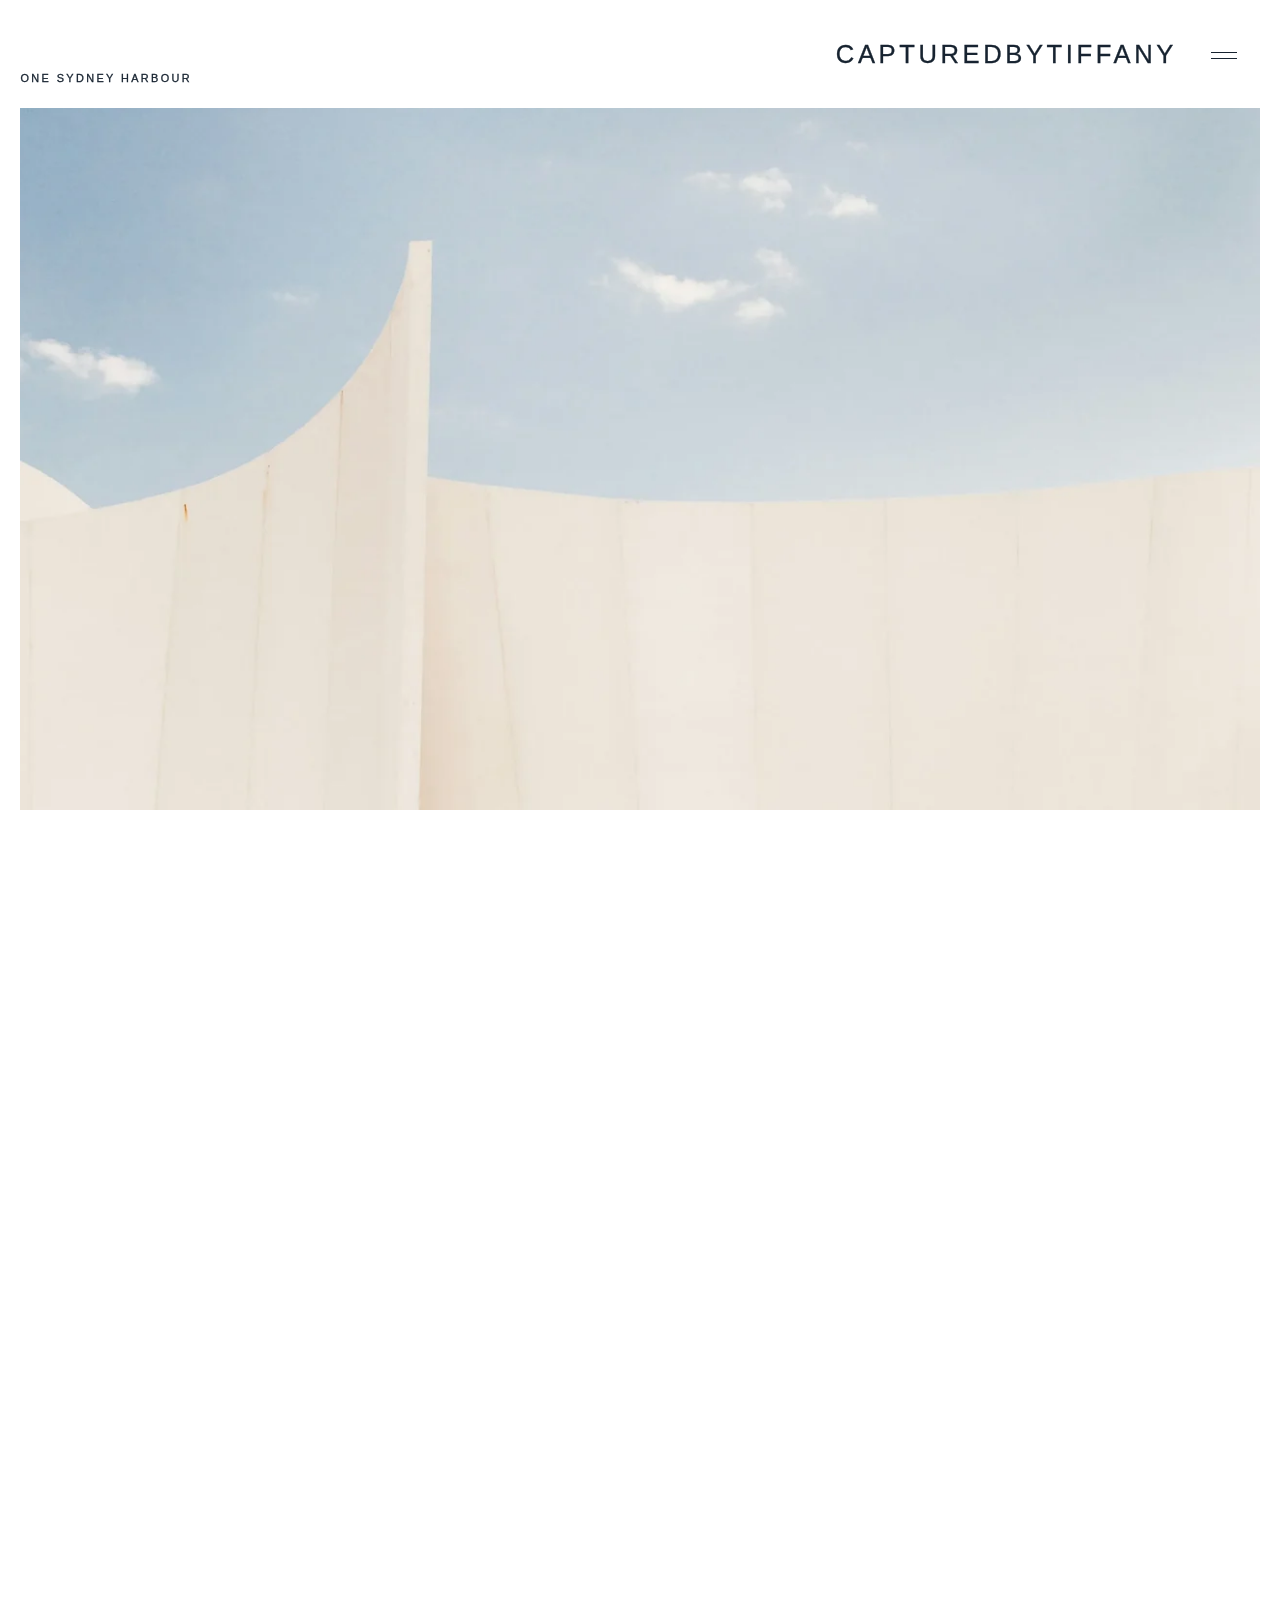
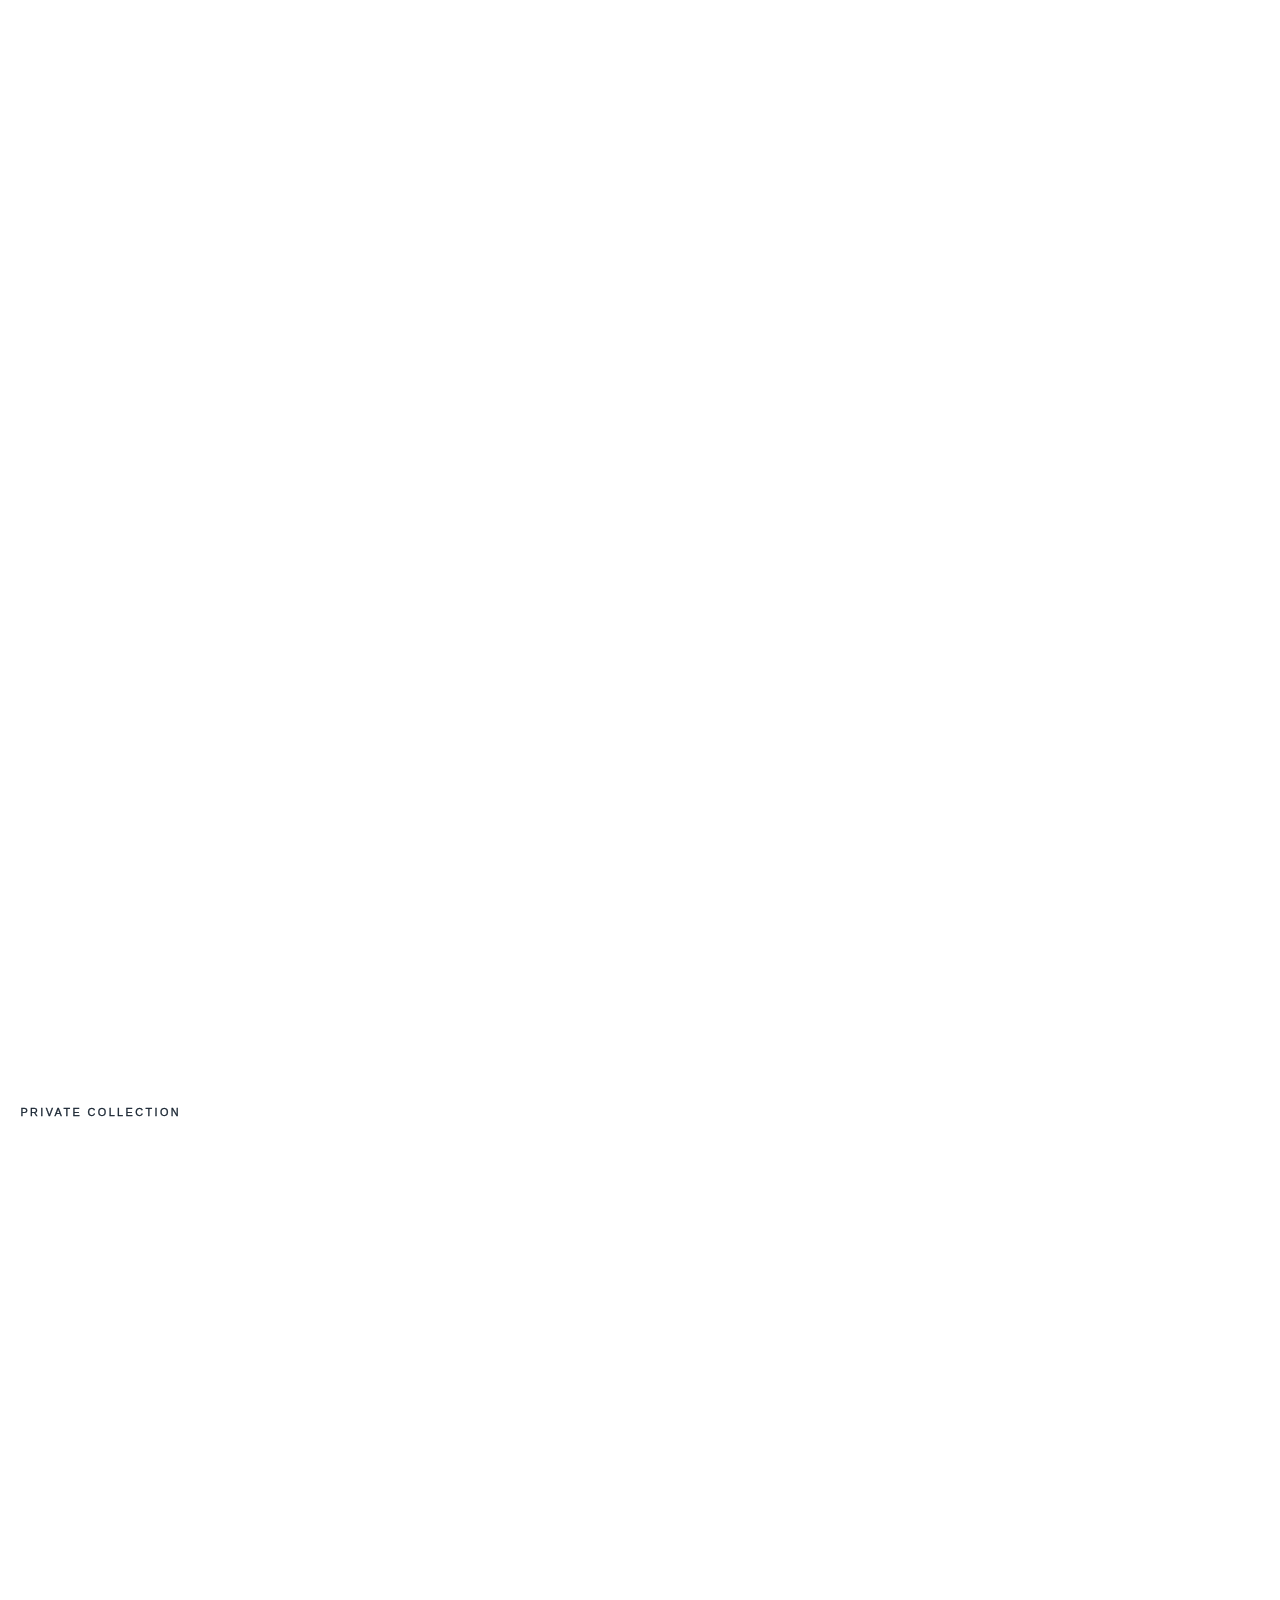
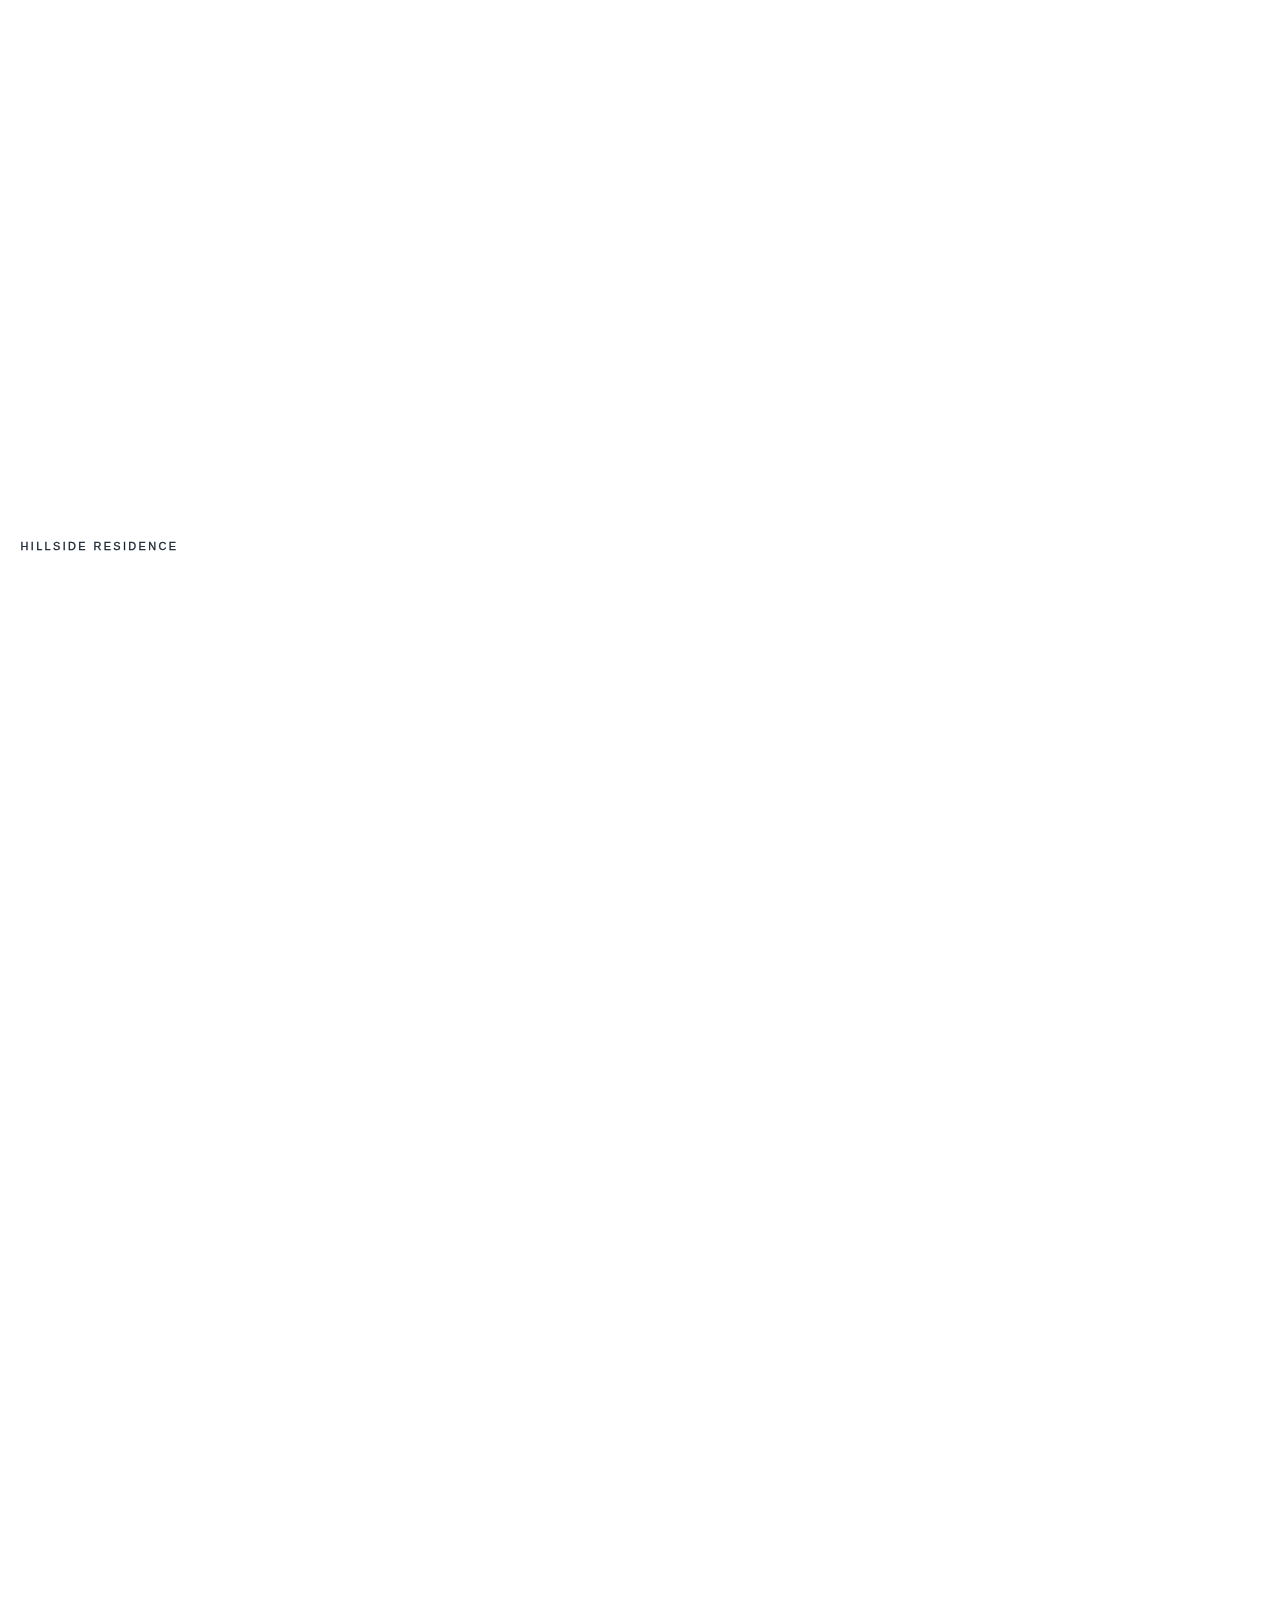
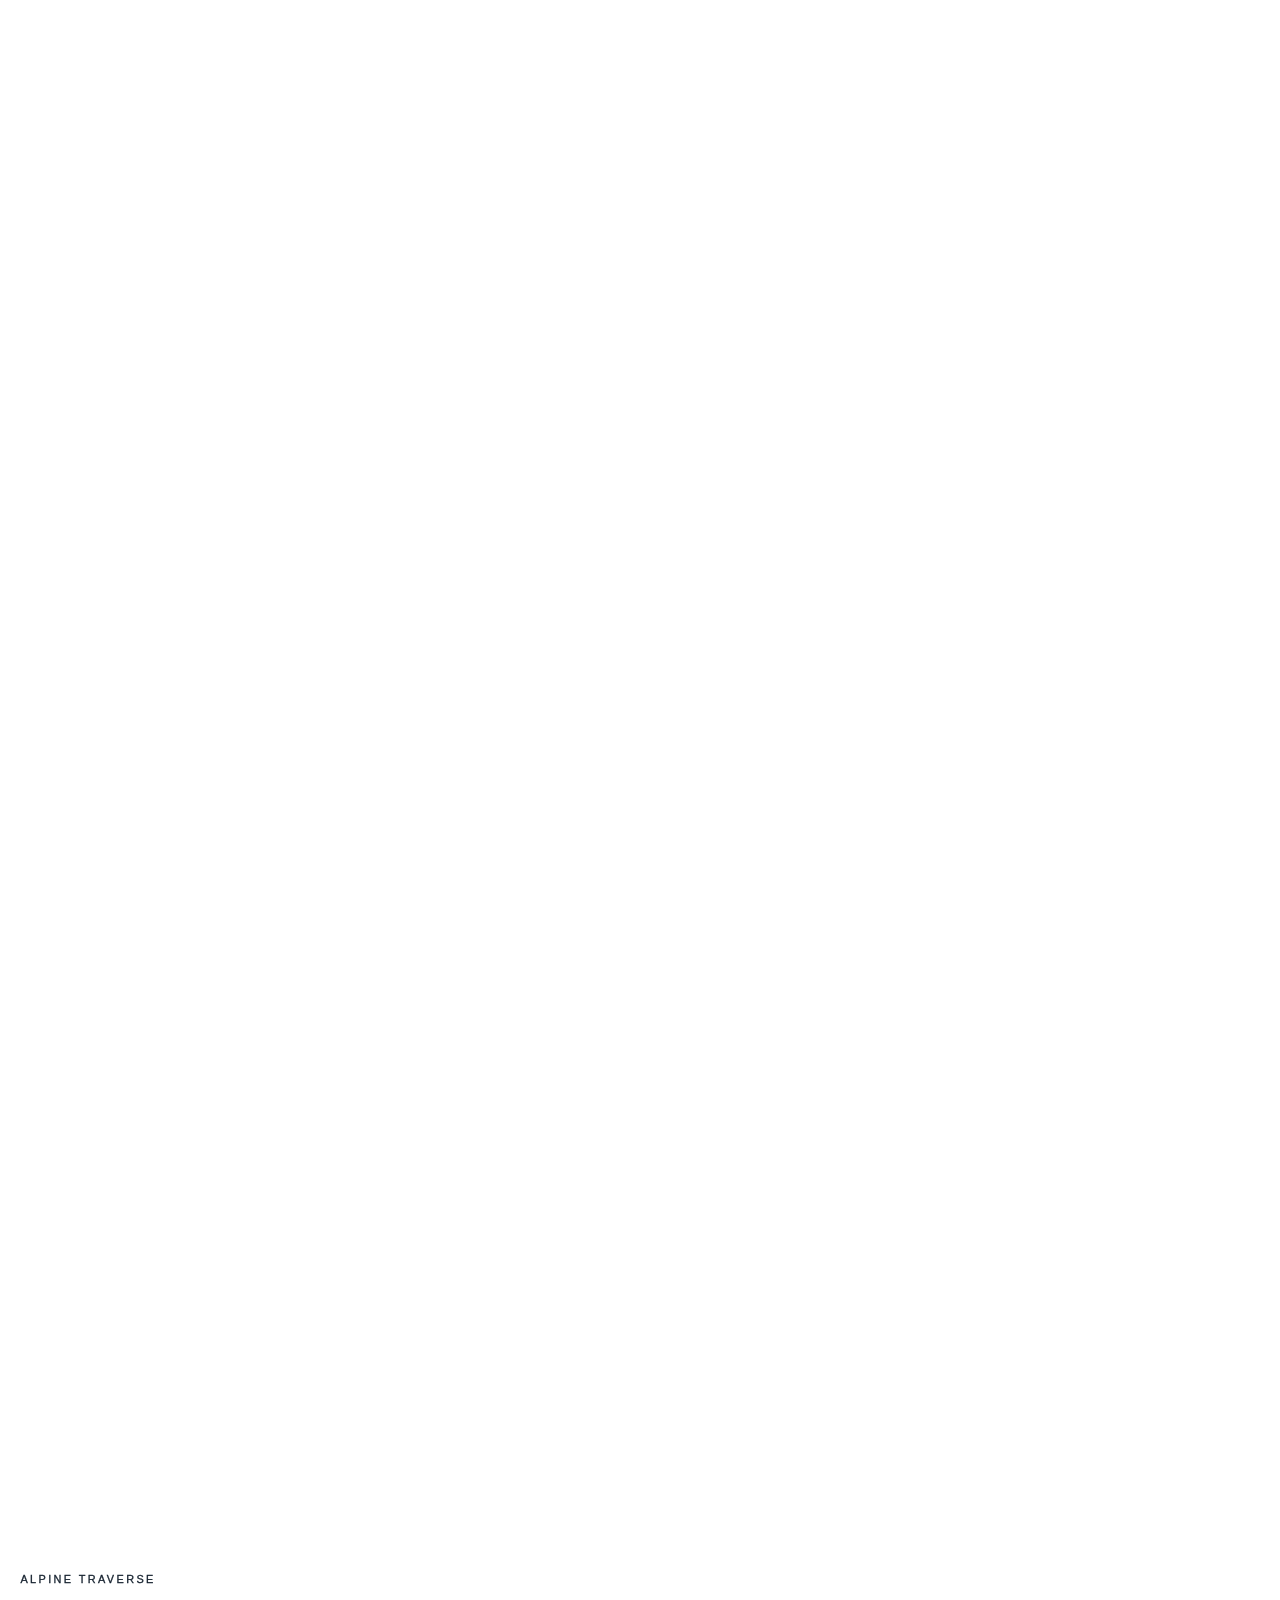
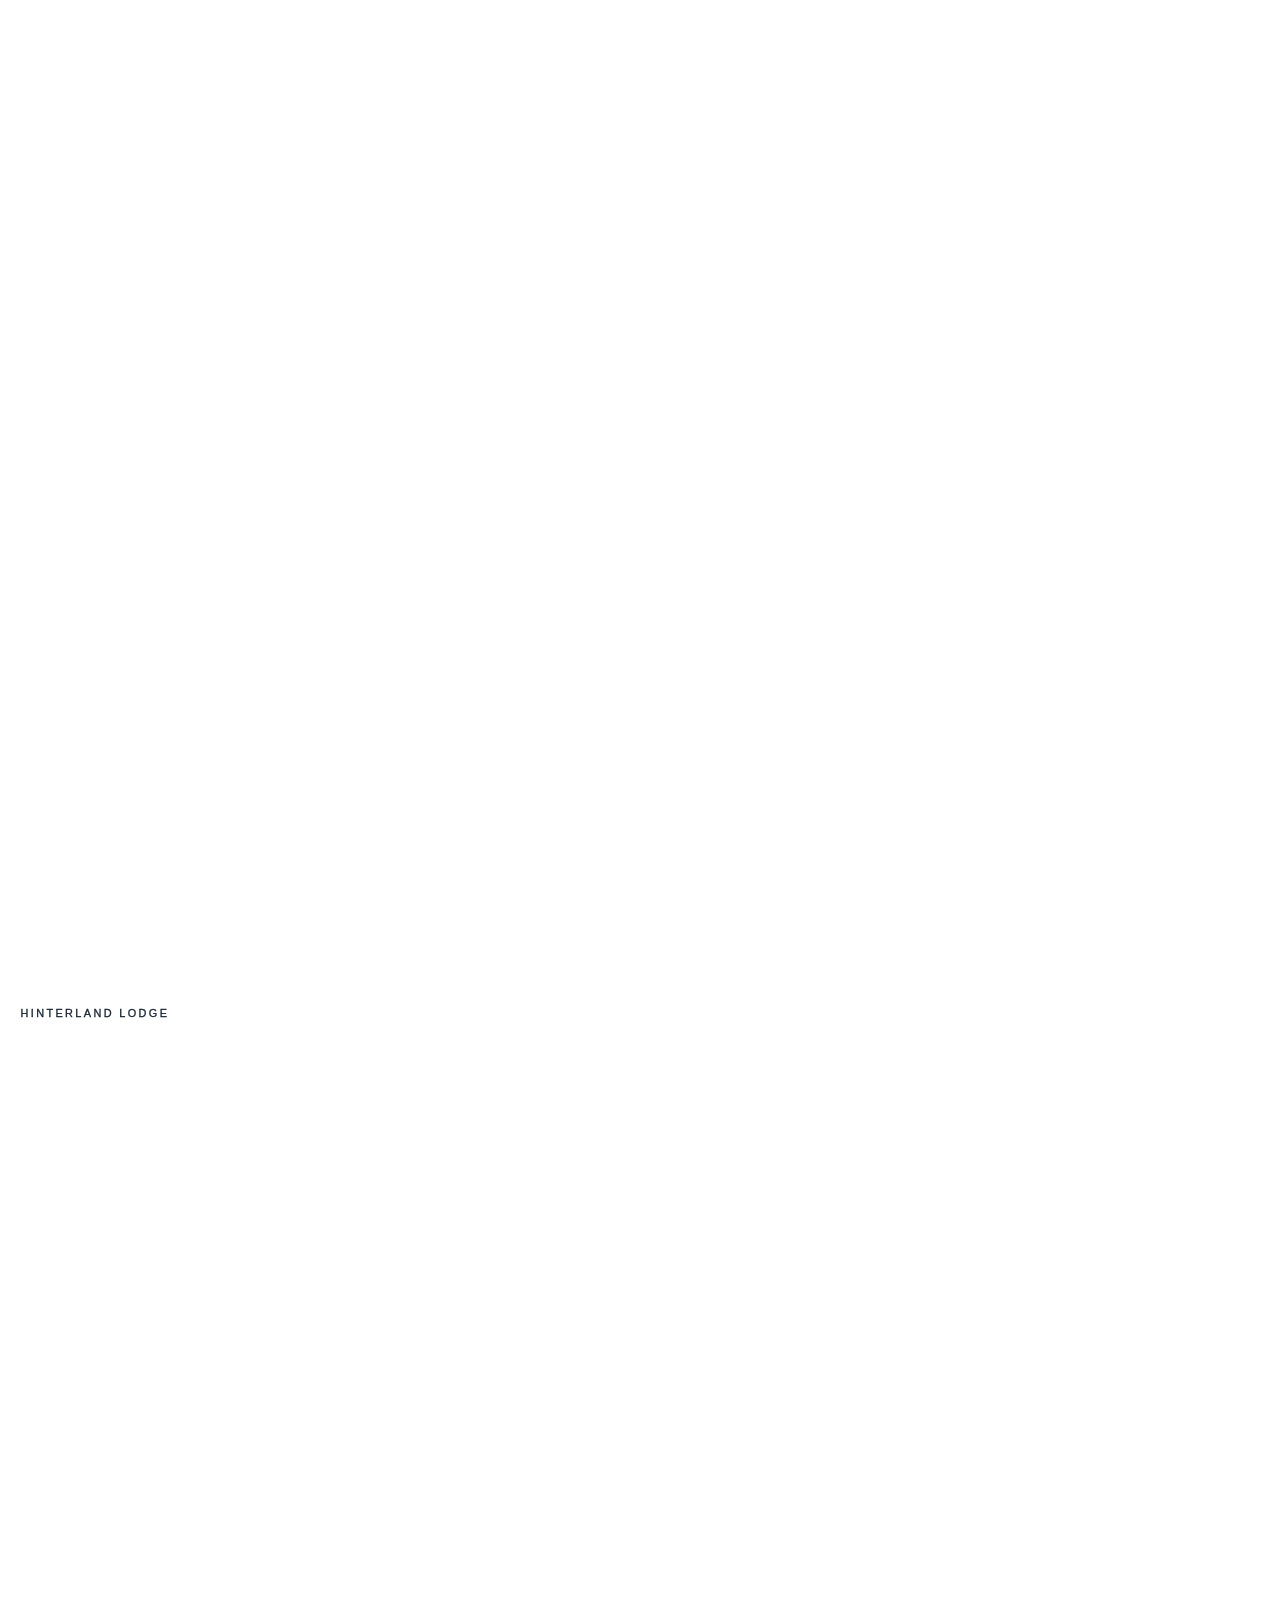
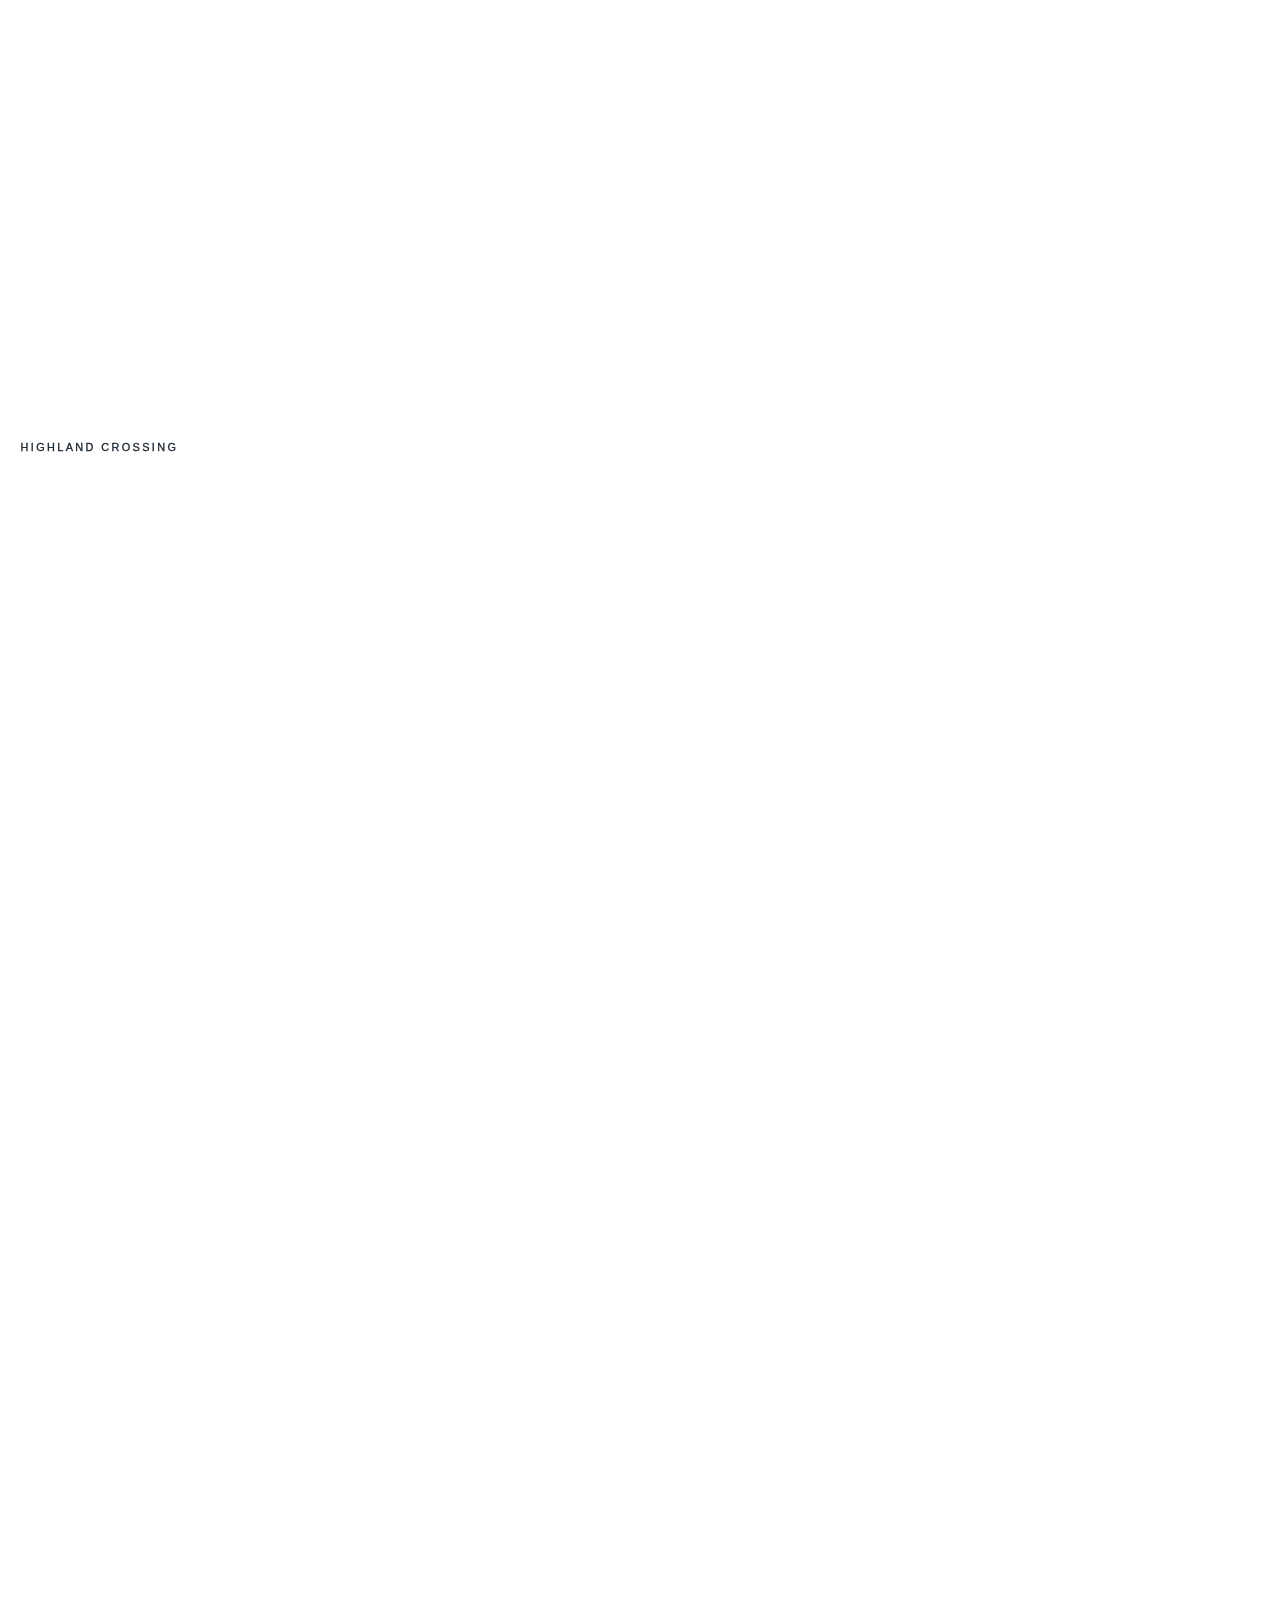
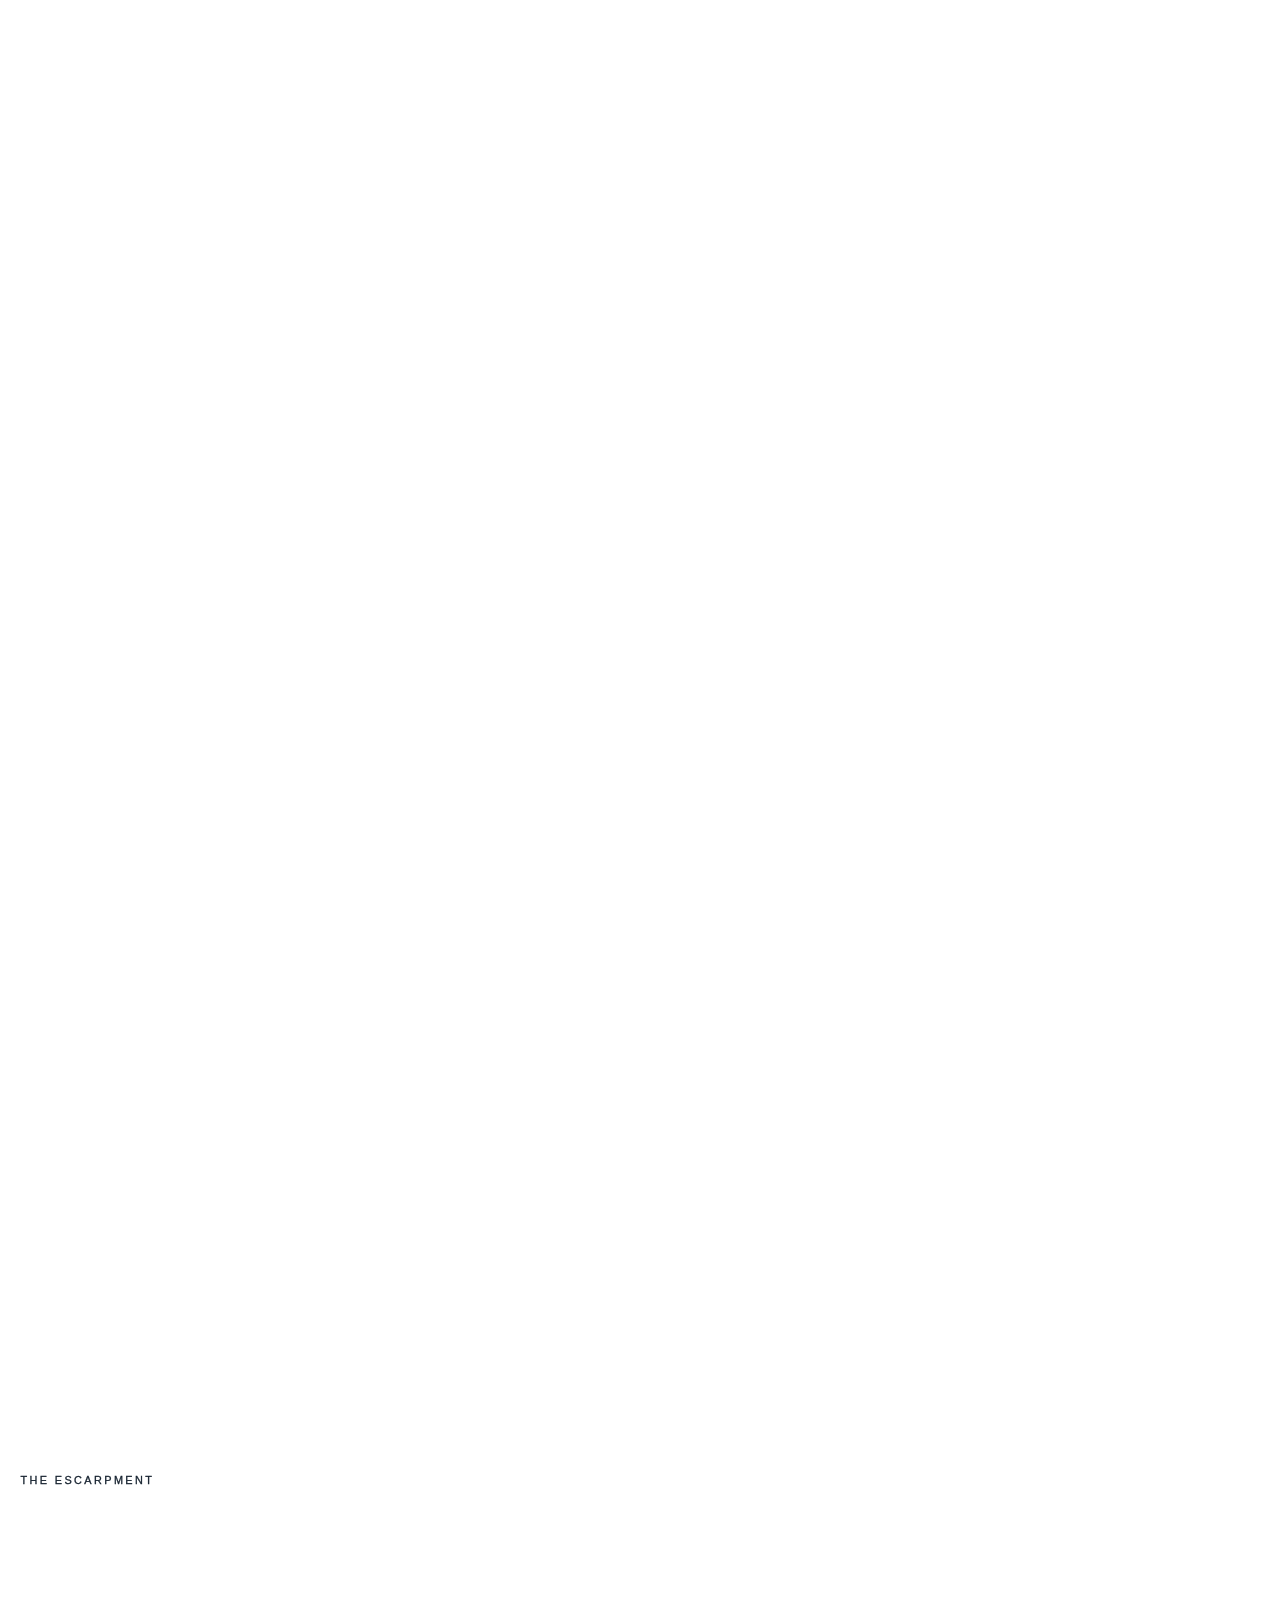
==== commit 70a05c19: "Enquiry form: full years, centred dates, outlined restyle, CSP - Month chips read "OCT 2026" — the s" ====
--- a/projects/index.html
+++ b/projects/index.html
@@ -2,6 +2,27 @@
 <html lang="en" class="no-js">
 <head>
 	<meta charset="utf-8">
+	<!-- A meta CSP governs only what is parsed AFTER it, so it sits second —
+	     ahead of the inline class flip below and every link in this head.
+	     script-src carries the sha256 of that one inline script; the hash is
+	     over the exact 42 bytes between its tags. Change one character of
+	     that line and the page stops flipping to .js: it would then come up
+	     only on the 4s failsafe (style.css 13 PAGE FADE).
+
+	     style-src-attr is what keeps the style="--pos:…" / style="--i:…"
+	     attributes working while inline <style> ELEMENTS stay blocked; where
+	     it is unsupported the crops fall back to their 50%/50% default and
+	     the nav stagger flattens, both cosmetic. form-action 'none' is
+	     correct: this form posts nowhere (main.js 06 ENQUIRY intercepts) and
+	     the mail hand-off is a link, not a submission.
+	     require-trusted-types-for makes the "no HTML from strings" rule
+	     structural — any future innerHTML throws.
+
+	     A meta CSP silently ignores frame-ancestors, report-uri/report-to
+	     and sandbox; GitHub Pages serves no response headers, so those are
+	     not available to us. -->
+	<meta http-equiv="Content-Security-Policy" content="default-src 'self'; script-src 'self' 'sha256-VDVDNNRTREupwUTWnq6itaNdc1TFEVFbXV4xlAS7Gow='; script-src-attr 'none'; style-src 'self'; style-src-attr 'unsafe-inline'; img-src 'self'; font-src 'self'; connect-src 'none'; form-action 'none'; base-uri 'none'; object-src 'none'; frame-src 'none'; require-trusted-types-for 'script'; trusted-types 'none'">
+
 	<meta name="viewport" content="width=device-width, initial-scale=1">
 	<title>Projects — Capturedbytiffany</title>
 	<meta name="description" content="Selected commissions — Capturedbytiffany. Architecture, lifestyle &amp; people, travel &amp; hotels.">
--- a/style.css
+++ b/style.css
@@ -11,12 +11,12 @@
    04  NAV TOGGLE
    05  NAV OVERLAY
    06  HERO
-   07  CHAPTERS
-   08  ROWS & FRAMES
-   09  BEHIND THE LENS
-   10  CONTACT
-   11  PROJECTS
-   12  LOADER
+   07  CLIENTS
+   08  CHAPTERS
+   09  ROWS & FRAMES
+   10  BEHIND THE LENS
+   11  CONTACT
+   12  PROJECTS
    13  PAGE FADE
    14  RESPONSIVE
    15  A11Y
@@ -33,35 +33,61 @@
 	   in the original cream-on-near-black palette (dim 5.3:1, quiet 6.4:1,
 	   soft 8.2:1), so the typographic hierarchy reads exactly as it did. */
 	--bg:            #FFFFFF;
-	--bg-raise:      #F1F3F5;                     /* plate ground, just off the page */
+	--bg-raise:      #F1F3F5;                     /* image ground, just off the page */
 	--ink:           #172330;
 	--ink-dim:       rgba(23, 35, 48, 0.67);
 	--ink-quiet:     rgba(23, 35, 48, 0.72);      /* credit labels */
 	--ink-soft:      rgba(23, 35, 48, 0.80);      /* credit values */
 
-	/* Type set over photographs — the hero and the hover notes. Navy would
-	   sink into an image; this is ansonsmart's cream (#ECEAE3), carried by
-	   the same text-shadows as before. Never use it on the white ground,
-	   where it all but disappears (1.2:1). */
+	/* Colour over photographs — the hover notes on the row plates. Navy would
+	   sink into an image; this is ansonsmart's cream (#ECEAE3), carried by the
+	   notes' text-shadow. Never use it on the white ground, where it all but
+	   disappears (1.2:1) — which is exactly why the hamburger is no longer
+	   drawn in it (04 NAV TOGGLE). */
 	--on-photo:      #ECEAE3;
-	--on-photo-dim:  rgba(236, 234, 227, 0.55);
 
 	/* Type — Tenor Sans 400: reference logoFont / menuFont / thumbnailTitleFont */
 	--font: 'Tenor Sans', 'Helvetica Neue', Helvetica, Arial, sans-serif;
 	--logo-size:    clamp(19px, 2vw, 36px);       /* reference logoFontSize: 36 */
 	--nav-size:     clamp(1.75rem, 5.2vw, 3.5rem);
 	--cap-size:     clamp(0.68rem, 1.05vw, 0.85rem);
-	/* CAPTUREDBYTIFFANY is 17 capitals — ~11.4em of advance before tracking,
-	   against ~6.2em for the 9-letter mark this layout was first sized around.
-	   5.7vw keeps that ~85% gutter-to-gutter footprint from 769px to 1440px;
-	   the cap holds it at ~1220px beyond. */
-	--hero-size:    clamp(2rem, 5.7vw, 5.5rem);
-	--tag-size:     clamp(0.6rem, 1.4vw, 0.82rem);
-	--pos-size:     clamp(0.72rem, 1.1vw, 0.95rem);
 	--credit-size:  clamp(0.56rem, 0.72vw, 0.68rem);
 	--spec-size:    clamp(0.5rem, 0.6vw, 0.58rem);
 	--chapter-size: clamp(0.62rem, 0.85vw, 0.78rem);
 	--about-size:   clamp(0.95rem, 1.5vw, 1.2rem);
+
+	/* The enquiry form's own two sizes (11 CONTACT). The form is the one
+	   place on the page a visitor has to read and type rather than look, so
+	   it runs about 15% above the credit and chapter marks around it:
+	   --field-size is what gets typed into, --tick-size is what gets chosen
+	   from. Same clamp shape as the tokens above — a rem floor so a phone
+	   keeps a readable minimum, a vw middle, a rem cap so a 2560px screen
+	   doesn't shout. */
+	--field-size: clamp(0.82rem, 0.95vw, 0.88rem);
+	--tick-size:  clamp(0.72rem, 0.90vw, 0.78rem);
+
+	/* Hero masthead (06 HERO). cqi is 1% of the TYPE COLUMN's width — that
+	   column is the size container — so the name is measured against its own
+	   box: half the window on a landscape screen, all of it on a phone, from
+	   one token. CAPTURED is the widest line: 5.576em of capitals plus eight
+	   0.14em tracks, 6.696em. At 12.5cqi it fills 84% of the column, leaving
+	   the rest as air before the gap. The vh term only bites on short windows
+	   (844×390 and below), where it hands height back to the photograph; the
+	   rem cap stops a 2560px column from shouting. Browsers without container
+	   units fall back to inherited 16px type — plain, but it fits. */
+	--mark-size: min(12.5cqi, 13vh, 9.5rem);
+	--tag-size:  clamp(0.68rem, 1.9cqi, 0.9rem);
+	--hero-step: clamp(16px, 2.6cqi, 34px);       /* the type column's one vertical step */
+
+	/* Clients strip (07 CLIENTS). Five 20vw slots make one pass exactly one
+	   screen wide up to 2100px, so the three-pass track is always at least
+	   twice the window and the loop's seam can never appear. A fixed duration
+	   therefore means a constant relative pace: one screen width every 56s,
+	   which is 13px/s on a 375px phone and 38px/s at 2560. */
+	--clients-slot: clamp(150px, 20vw, 420px);
+	--clients-h:    clamp(20px, 2.2vw, 30px);     /* the box a real logo will fill */
+	--clients-size: clamp(0.72rem, 0.95vw, 0.88rem);
+	--clients-dur:  56s;
 
 	/* Editorial tracking — labels and credits, magazine-wide */
 	--track-wide: 0.22em;
@@ -82,21 +108,20 @@
 	--dur-intro: 0.9s;
 	--ease: cubic-bezier(0.22, 1, 0.36, 1);
 
-	/* Loader (index.html only) — 17 letters, 100ms apart, 0.9s each, after a
-	   200ms beat of bare ground. The last letter lands at 2.7s and holds
-	   (main.js loaderHold); at 3.1s they leave in reverse on the same timings,
-	   the page comes up as the C goes (4.7s), and it is fully in by 5.6s.
-	   main.js reads these to time the letters both ways, so this is the one
-	   place to tune them. */
-	--loader-size:    clamp(1.4rem, 6.4vw, 3.75rem);
-	--loader-track:   0.06em;
-	--loader-lead:    200ms;
-	--loader-stagger: 100ms;
-	--loader-fade:    0.9s;
-	--ease-soft: cubic-bezier(0.37, 0, 0.63, 1);   /* sine in-out: letters surface, never pop */
-
-	/* Last resort if main.js never runs — see 12 LOADER and 13 PAGE FADE */
-	--intro-failsafe: 11s;
+	/* Last resort if main.js never runs — see 13 PAGE FADE. Behind the JS
+	   cap (main.js fadeFailsafe, 2s), so it never races a working script. */
+	--intro-failsafe: 4s;
+
+	/* The one colour outside the palette: an error, and only an error. Muted
+	   enough to sit in a navy-on-white page, dark enough to clear 4.5:1. */
+	--warn: #8C2F26;
+
+	/* The form's line, and nothing else. The page carries no rules anywhere,
+	   so the one outlined thing on it has to read as a deliberate frame
+	   rather than as a faint edge — a step darker than the navy ink, which
+	   is what keeps the form's STRUCTURE separate from its TYPE. Never set
+	   type in it: --ink is the ink. */
+	--line: #000000;
 
 	/* Interaction — reference thumbnailHoverAlpha: 0.75 */
 	--hover-alpha: 0.75;
@@ -110,8 +135,7 @@
 /* Tenor Sans, self-hosted — the latin subset Google Fonts serves to Windows
    (hinted; macOS and iOS ignore hints, so it renders as it did from their CDN
    everywhere). No render-blocking third-party stylesheet, no extra
-   connections. swap, as before. On the homepage the loader waits (up to 2s)
-   for this face before setting a single letter. Licence: fonts/OFL.txt */
+   connections. swap, as before. Licence: fonts/OFL.txt */
 @font-face {
 	font-family: 'Tenor Sans';
 	font-style: normal;
@@ -183,6 +207,14 @@
 	align-items: center;
 	gap: clamp(16px, 2vw, 30px);
 	padding: var(--edge) var(--gutter);
+
+	/* The header's box — its padding and the still-invisible corner name
+	   included — lies over the hero's photograph. Nothing under it is a link
+	   any more, but a 300px-wide invisible <a> would still swallow hovers and
+	   text selection across the top of the picture, so clicks fall through;
+	   the toggle opts back in, and the corner name once it has woken
+	   (body.past-hero). */
+	pointer-events: none;
 }
 
 .brand {
@@ -221,6 +253,7 @@
 	height: 44px;
 	margin-right: -10px;   /* optical alignment with the brand's right edge */
 	flex: none;
+	pointer-events: auto;  /* 03 HEADER lets clicks through everything else */
 }
 
 .nav-toggle__box {
@@ -233,6 +266,14 @@
 	transition: transform 0.55s var(--ease);
 }
 
+/* Ink, always. The bars sit over the hero photograph at every breakpoint and
+   over the white ground everywhere else, and ink holds both: measured against
+   that photograph they run 5.5:1 (the blue sky, 1024×768) to 11.9:1 (the
+   wall), and 15.9:1 on the page. Cream — the old hero's colour — measures
+   1.0–1.9:1 there and would simply vanish. If a DARK photograph ever replaces
+   the hero's, re-measure and restore:
+       body:not(.past-hero) .nav-toggle__bar { background: var(--on-photo); }
+       body.nav-open        .nav-toggle__bar { background: var(--ink); }      */
 .nav-toggle__bar {
 	position: absolute;
 	left: 0;
@@ -240,20 +281,12 @@
 	height: 1px;
 	background: var(--ink);
 	transition:
-		transform        0.55s var(--ease),
-		width            0.55s var(--ease),
-		background-color var(--dur) var(--ease);
+		transform 0.55s var(--ease),
+		width     0.55s var(--ease);
 }
 
 .nav-toggle__bar:nth-child(1) { top: 4px; }
 .nav-toggle__bar:nth-child(2) { top: 10px; }
-
-/* The bars sit over the hero photograph at the top of the homepage, so they
-   start in the photo colour and turn to ink at the same threshold that
-   wakes the corner name — and whenever the menu is open over the ground.
-   The projects page is past-hero from the start, so it is always ink. */
-body:not(.past-hero) .nav-toggle__bar { background: var(--on-photo); }
-body.nav-open .nav-toggle__bar { background: var(--ink); }
 
 /* Open state — bars converge to centre and cross */
 body.nav-open .nav-toggle__box { transform: rotate(180deg); }
@@ -331,7 +364,7 @@
 body.nav-open .nav-list a {
 	opacity: 1;
 	transform: translateY(0);
-	transition-delay: calc(var(--i) * 70ms + 90ms);
+	transition-delay: calc(var(--i, 0) * 70ms + 90ms);
 }
 
 /* Hovering the list dims the siblings */
@@ -365,109 +398,204 @@
 
 /* ==========================================================================
    06  HERO
-   One inset full-viewport image with the wordmark centred over it. Same box
-   as .row, so the gap rhythm carries straight through into the grid below.
-
-   .hero__title positions the wordmark; .hero__title-in carries its scroll
-   fade (JS, rewritten every frame). The intro lives on main — 13 PAGE FADE —
-   so the scroll handler never has an intro opacity to stomp.
+   The first viewport exactly, split in two on the site's --inset rhythm:
+
+        ┌───────────────┬───────────────┐
+        │ CAPTURED      │               │
+        │ BY            │               │
+        │ TIFFANY       │      one      │
+        │               │  photograph,  │
+        │ ARCHITECTURE… │  full height  │
+        │               │               │
+        │ ───────────── │               │
+        │ SELECTED WORK↓│               │
+        └───────────────┴───────────────┘
+
+   1:1, not 5:7 — at 5:7 the photograph's box reaches 1.04 on a 2560px screen
+   and the only portrait photograph there is turns landscape. At 1:1 the box
+   runs 0.66 to 0.89 at every landscape size.
+
+   The name and the fields line sit centred in the column and flush right,
+   so the type gathers against the photograph rather than drifting across
+   the page.
+
+   .hero carries the photograph's scroll fade; .hero__type carries the type's,
+   which runs ahead of it (main.js 04 HANDOFF). The intro lives on main —
+   13 PAGE FADE — so the scroll handler never has an intro opacity to stomp.
+   The photograph deliberately has no hover and no scale: it is the LCP
+   element and the page's opening, so it arrives and then holds still.
+   Portrait and short viewports: 14 RESPONSIVE.
    ========================================================================== */
 
-/* The whole hero — photograph and text together — fades as you scroll off it.
-   Two nested opacities do the work: this one carries the image and lingers
-   longer, the inner title fades faster. They multiply, so the text leads and
-   the picture follows it out. */
+/* Two nested opacities: this one carries the photograph and lingers; the
+   type's fades faster. They multiply, so the words lead and the picture
+   follows them out. */
 .hero { opacity: var(--hero-media-op, 1); }
 
 .hero {
-	position: relative;
-	/* One inset TALLER than the viewport, so after the padding is removed the
-	   image itself measures a true 100vh — the gaps live in the extra height
-	   rather than eating into the picture */
-	height: calc(100vh + var(--inset));    /* fallback first… */
-	height: calc(100svh + var(--inset));   /* …then the small-viewport unit */
+	display: grid;
+	grid-template-columns: minmax(0, 1fr) minmax(0, 1fr);
+	grid-template-areas: "type photo";
+	gap: var(--inset);
+
+	/* One inset SHORTER than the viewport: main's half inset plus this
+	   padding's puts the hero one --inset from the top, and the same --inset
+	   shows beneath it before the fold. (.row is one inset taller — its
+	   photographs run a true 100vh; this has to fit inside one.) */
+	height: calc(100vh - var(--inset));    /* fallback first… */
+	height: calc(100svh - var(--inset));   /* …then the small-viewport unit */
 	padding: calc(var(--inset) / 2) var(--inset);
 }
 
-.hero__media {
-	position: relative;
-	width: 100%;
-	height: 100%;
-	overflow: hidden;
-	background: var(--bg-raise);
-}
-
-.hero__media img {
-	width: 100%;
-	height: 100%;
-	object-fit: cover;
-	/* travel.jpg is 1.5:1 against a ~1.6:1 hero, so it crops barely at all.
-	   Sits low to put the ridges and outcrop under the wordmark. */
-	object-position: 50% 58%;
-}
-
-.hero__title {
-	position: absolute;
-	inset: 0;
-	display: grid;
-	place-items: center;
-	text-align: center;
-	padding: 0 var(--gutter);
-	pointer-events: none;
-	color: var(--on-photo);
-	text-shadow: 0 2px 40px rgba(0, 0, 0, 0.5);
-}
-
-/* Scroll-driven — deliberately no transition.
-   width:100% matters: as a grid child under place-items:center this would
-   otherwise size to max-content and the tagline would never wrap. */
-.hero__title-in {
-	width: 100%;
+/* The size container the masthead is measured against: cqi in --mark-size,
+   --tag-size and --hero-step is 1% of THIS column. inline-size, not size:
+   the block axis must stay content-driven, or the stacked layout's auto row
+   could no longer grow to hold the type.
+   Scroll-driven opacity — deliberately no transition. */
+.hero__type {
+	grid-area: type;
+	container-type: inline-size;
+	display: flex;
+	flex-direction: column;
+	text-align: right;
 	opacity: var(--hero-op, 1);
 }
 
+/* The masthead: stacked, and set flush RIGHT, so the name runs up to the
+   gap and reads against the photograph rather than across the page.
+
+   Centred vertically by a pair of auto margins — this one and the tagline's
+   below — which split the column's free space evenly above and below the
+   two of them. (In the stacked layout the column is content-height, so
+   there is no free space and both autos collapse to nothing.)
+
+   The negative right margin pulls back the trailing letter-space that
+   tracking adds after the last glyph of every line, so the INK lands flush
+   on the column's edge rather than 0.14em short of it. */
 .hero__mark {
-	font-size: var(--hero-size);
+	margin-top: auto;
+	margin-right: -0.14em;
+	font-size: var(--mark-size);
 	font-weight: 400;
 	letter-spacing: 0.14em;
 	text-transform: uppercase;
 	line-height: 1;
-	/* letter-spacing adds a trailing space on the last glyph — pull it back
-	   so the wordmark sits optically centred */
-	text-indent: 0.14em;
-}
+	color: var(--ink);
+}
+
+.hero__mark span { display: block; }
 
 .hero__tagline {
-	margin-top: clamp(14px, 2.2vh, 26px);
+	margin-top: var(--hero-step);
+	margin-bottom: auto;         /* the other half of the centring pair */
+	margin-right: -0.22em;       /* the same trailing-space pull-back */
 	font-size: var(--tag-size);
-	letter-spacing: 0.22em;
+	letter-spacing: var(--track-wide);
 	text-transform: uppercase;
 	line-height: 1.9;
-	/* Brighter than --on-photo-dim: the tagline sits over the lit part of the
-	   photograph, where 0.55 alpha loses legibility */
-	color: rgba(236, 234, 227, 0.78);
-	text-indent: 0.22em;
-	text-wrap: balance;
-}
-
-/* Categories stay whole — the line may only break at the em-dashes */
+	color: var(--ink-soft);
+}
+
+/* Categories stay whole — the line may only break between them */
 .hero__tagline span { white-space: nowrap; }
 
-/* Positioning line — a sentence, so normal tracking and sentence case. The
-   max-width is what stops it running to one over-long line on a wide screen. */
-.hero__positioning {
-	max-width: 46ch;
-	margin: clamp(16px, 2.4vh, 30px) auto 0;
-	font-size: var(--pos-size);
-	letter-spacing: 0.02em;
-	line-height: 1.75;
-	color: var(--on-photo-dim);
-	text-wrap: balance;
+/* Absolutely positioned for the same reason as the plates below: the
+   photograph must never contribute its intrinsic size to track sizing. No
+   transition — nothing ever changes it. */
+.hero__photo {
+	grid-area: photo;
+	position: relative;
+	overflow: hidden;
+	background: var(--bg-raise);
+}
+
+.hero__photo img {
+	position: absolute;
+	inset: 0;
+	width: 100%;
+	height: 100%;
+	object-fit: cover;
+	object-position: var(--pos, 50% 50%);
 }
 
 
 /* ==========================================================================
-   07  CHAPTERS
+   07  CLIENTS
+   A slow marquee of client logos between the hero and 01 Behind the Lens —
+   social proof at the first scroll, and a quiet horizontal band between the
+   full-height hero and the written page.
+
+   Seamlessness: every slot is exactly --clients-slot wide with NO gap, so
+   the repeating unit is the slot and the track is a whole number of them.
+   Fifteen slots — five logos, three passes — translated by exactly one pass
+   (-33.3333% of the track) return an identical frame. A `gap` here would put
+   one fewer space than slots and the loop would jump at the seam.
+
+   Coverage: two passes must always be at least as wide as the window, or the
+   track's tail would leave a gap at the right edge at the end of the cycle.
+   Five 20vw slots make one pass a screen wide up to 2100px, so two passes
+   cover every viewport to 4200px.
+
+   Speed: a fixed 56s for a viewport-sized pass means a constant RELATIVE
+   pace — 13px/s on a 375px phone, 26px/s at 1440, 38px/s at 2560. Slow
+   enough to read as drift rather than as a carousel.
+
+   Reduced motion: handled explicitly in 15 A11Y — the blanket
+   animation-duration rule there would otherwise slam the track to its end
+   frame, a marquee frozen one pass along.
+   ========================================================================== */
+
+.clients {
+	/* margin, not padding: the rules run inset to inset, on the same column
+	   edges as every photograph on the page */
+	margin: clamp(48px, 9vh, 104px) var(--inset) 0;
+	padding-block: clamp(20px, 3vh, 34px);
+	overflow: hidden;            /* the band is the window onto a wider track */
+}
+
+.clients__track {
+	display: flex;
+	align-items: center;
+	width: max-content;
+	animation: clients-drift var(--clients-dur) linear infinite;
+}
+
+/* translate3d, not translateX: it keeps the 56s loop on the compositor
+   without a permanent will-change layer */
+@keyframes clients-drift {
+	from { transform: translate3d(0, 0, 0); }
+	to   { transform: translate3d(-33.3333%, 0, 0); }
+}
+
+.clients__logo {
+	flex: none;
+	display: grid;
+	place-items: center;
+	width: var(--clients-slot);
+	height: var(--clients-h);
+
+	font-size: var(--clients-size);
+	letter-spacing: var(--track-wide);
+	text-transform: uppercase;
+	line-height: 1;
+	white-space: nowrap;
+	color: var(--ink-quiet);
+}
+
+/* A visitor can stop the drift to read a name. Once the logos are links,
+   :focus-within gives keyboard users the same, so the swap needs no CSS
+   change. (A separate pause CONTROL, which WCAG 2.2.2 asks for, is not
+   provided: the strip carries no information the page does not, and
+   prefers-reduced-motion stops it outright.) */
+@media (hover: hover) and (pointer: fine) {
+	.clients:hover .clients__track { animation-play-state: paused; }
+}
+
+.clients:focus-within .clients__track { animation-play-state: paused; }
+
+
+/* ==========================================================================
+   08  CHAPTERS
    Numerals live here, in the page — never in the nav. They turn the
    categories into chapters you come across while scrolling rather than a
    numbered menu.
@@ -492,12 +620,18 @@
 	line-height: 1;
 }
 
+/* 01 Behind the Lens only: the written chapter is centred, over a centred
+   statement and the centred copy-and-picture pair below it (10 BEHIND THE
+   LENS). The photographic chapters keep the page's left edge, where they
+   line up with the plates they head. */
+.chapter--centre { justify-content: center; }
+
 .chapter__num  { color: var(--ink-quiet); }
 .chapter__name { color: var(--ink); }
 
 
 /* ==========================================================================
-   08  ROWS & FRAMES
+   09  ROWS & FRAMES
    A row is one viewport tall and holds two plates side by side. The half
    inset on the row, doubled where two rows meet, keeps every gap on the
    page — edges, between the pair, between rows — exactly --inset wide.
@@ -512,7 +646,10 @@
 }
 
 .row {
-	/* Same +1 inset as .hero, so each image is a true 100vh tall */
+	/* One inset TALLER than the viewport, so after the half-inset padding each
+	   pair measures a true 100vh — the gaps live in the extra height rather
+	   than eating into the pictures. (The hero is one inset shorter: its
+	   mosaic has to fit inside the first viewport.) */
 	height: calc(100vh + var(--inset));    /* fallback first… */
 	height: calc(100svh + var(--inset));   /* …then the small-viewport unit, so
 	                                          mobile chrome can't clip the pair */
@@ -543,7 +680,9 @@
 }
 
 /* Absolutely positioned so the photograph can never contribute its intrinsic
-   size to track sizing, whatever aspect ratio gets dropped in later */
+   size to track sizing, whatever aspect ratio gets dropped in later. The hero
+   photograph and the About portrait are NOT in this list: neither has a
+   hover, so they would inherit a transition that exists for one. */
 .frame img {
 	position: absolute;
 	inset: 0;
@@ -656,16 +795,48 @@
 
 
 /* ==========================================================================
-   09  BEHIND THE LENS
+   10  BEHIND THE LENS
+   The opening sentence set as a statement across the page, then one narrow
+   column of copy on the left and a tall photograph on the right.
+
+   The copy and the photograph are a PAIR, centred on the page together:
+   each column is sized to its own content — the copy's 46ch measure, the
+   picture's own width — with one --gutter between them, so they sit beside
+   each other rather than at opposite edges of the page. (Tracks sized in fr
+   left ~330px of dead air in the middle, which read as two unrelated
+   columns.) The statement above keeps the page's left edge.
    ========================================================================== */
 
 .about {
 	padding: 0 var(--inset) clamp(80px, 16vh, 180px);
 }
 
-/* Left-aligned, so it sits in the same column as the chapter marker above */
+/* Set exactly as the copy below it — same size, leading and weight — and
+   centred under the marker, with the 52ch measure keeping it to a readable
+   line however wide the page gets. */
+.about__statement {
+	max-width: 52ch;
+	margin: 0 auto clamp(40px, 7vh, 84px);
+	text-align: center;
+	font-size: var(--about-size);
+	line-height: 1.75;
+	color: rgba(23, 35, 48, 0.83);
+	text-wrap: balance;
+}
+
+.about__grid {
+	display: grid;
+	/* Content-sized tracks, centred as a pair by justify-content */
+	grid-template-columns: minmax(0, 46ch) minmax(0, clamp(320px, 34vw, 560px));
+	gap: var(--gutter);
+	justify-content: center;
+	/* stretch, not center: the copy sets the row's height and the photograph
+	   fills it, so the two stand exactly level, top and bottom */
+	align-items: stretch;
+}
+
 .about__body {
-	max-width: 62ch;
+	max-width: 46ch;
 	font-size: var(--about-size);
 	line-height: 1.75;
 	/* Stronger than --ink-dim: this is body copy meant to be read, not a
@@ -676,23 +847,66 @@
 
 .about__body p + p { margin-top: 1.5em; }
 
+/* Place and availability are a credit, not a paragraph — set in the credit
+   band's own language, spaced off the copy that closes above it */
+.about__meta {
+	max-width: 46ch;
+	margin-top: clamp(28px, 4.5vh, 52px);
+	font-size: var(--credit-size);
+	letter-spacing: var(--track-wide);
+	text-transform: uppercase;
+	line-height: 1.7;
+	color: var(--ink-quiet);
+}
+
+/* No ratio of its own: it takes the height of the copy beside it (the grid
+   stretches it) and crops to fill, so the pair reads as one block. The track
+   caps the width, so a 2560px window can't blow it up to 1019px. On a phone
+   the column stacks and there is no copy to match, so 14 RESPONSIVE gives it
+   a ratio to stand on. */
+.about__portrait {
+	position: relative;
+	overflow: hidden;
+	width: 100%;
+	height: 100%;
+	background: var(--bg-raise);
+}
+
+.about__portrait img {
+	position: absolute;
+	inset: 0;
+	width: 100%;
+	height: 100%;
+	object-fit: cover;
+	object-position: var(--pos, 50% 50%);
+}
+
 
 /* ==========================================================================
-   10  CONTACT — full-viewport close, left-aligned to the same editorial
-   column as everything above it.
+   11  CONTACT
+   The close: one centred enquiry form. Every control is a 1px true-black
+   outline on the page's own white (--line, 01 TOKENS) — no fills. The grey
+   panels this replaces were --bg-raise, the ground photographs sit on while
+   they load, which made the form read as six pieces of loading furniture.
+   An outline says the same with one pixel and keeps the white ground
+   continuous from the last photograph to the colophon.
+
+   Chosen is filled: a ticked box, a pressed month, a picked day and the Send
+   button are solid --line with white type, 21:1. Everything else is a line.
+   That is the whole state language — outline offered, solid chosen.
+
+   The tick boxes and the date module are built from real inputs: a native
+   checkbox under a drawn box, and (in 06 ENQUIRY) real buttons for months
+   and days feeding a hidden field. Nothing here depends on JS to be usable
+   except the date module, which falls back to a plain text field.
    ========================================================================== */
 
 .contact {
-	/* Deliberately not a full viewport. The section holds ~130px of content
-	   between a marker on top and a footer pinned to the bottom, so a taller
-	   box just distributes slack into the gaps. Full height and tight
-	   spacing are mutually exclusive here; this trades the former. */
+	/* Deliberately not a full viewport: the form sets the height, the marker
+	   sits on top and the colophon is pinned to the bottom. */
 	min-height: 62vh;
 	min-height: 62svh;
 	display: grid;
-	/* marker up top · contact block centred in the slack · colophon pinned
-	   to the bottom. The 1fr row absorbs all leftover height, so there is no
-	   dead space under the footer. */
 	grid-template-rows: auto 1fr auto;
 	padding-bottom: clamp(26px, 5vh, 56px);
 	scroll-margin-top: clamp(24px, 6vh, 64px);
@@ -704,50 +918,448 @@
 
 .contact__inner {
 	align-self: center;
+	width: 100%;
+	max-width: 760px;            /* a form wider than this reads as a wall */
+	margin: 0 auto;
 	padding: 0 var(--inset);
 }
 
-.contact__email {
-	display: inline-block;
-	font-size: clamp(1.3rem, 4vw, 3rem);
-	letter-spacing: 0.04em;
-	line-height: 1.1;
-	color: var(--ink);
-	transition: opacity var(--dur) var(--ease);
-}
-
-.contact__email:hover { opacity: var(--hover-alpha); }
-
-.contact__details {
+.contact__lede {
+	max-width: 52ch;
+	margin: 0 auto clamp(36px, 6vh, 64px);
+	text-align: center;
+	font-size: var(--about-size);
+	line-height: 1.75;
+	color: rgba(23, 35, 48, 0.83);
+	text-wrap: balance;
+}
+
+/* --- the form ----------------------------------------------------------- */
+
+.enquiry {
+	display: flex;
+	flex-direction: column;
+	gap: clamp(20px, 3vh, 32px);
+}
+
+/* Name and email share a line until there isn't room for two */
+.enquiry__pair {
 	display: grid;
-	grid-template-columns: repeat(3, 1fr);
-	gap: clamp(20px, 2.6vw, 48px);
-	max-width: 840px;
-	margin-top: clamp(44px, 8vh, 96px);
-}
-
-.contact__item {
+	grid-template-columns: repeat(auto-fit, minmax(220px, 1fr));
+	gap: clamp(20px, 3vh, 32px);
+}
+
+/* Off the page, not display:none — a bot reading the DOM still finds it,
+   which is the point; aria-hidden and tabindex keep people away from it */
+.enquiry__trap {
+	position: absolute;
+	left: -9999px;
+	width: 1px;
+	height: 1px;
+	overflow: hidden;
+}
+
+.field {
 	display: flex;
 	flex-direction: column;
 	gap: 0.7em;
 }
 
-.contact__item dt {
+.field label,
+.enquiry legend {
 	font-size: var(--credit-size);
 	letter-spacing: var(--track-wide);
 	text-transform: uppercase;
 	color: var(--ink-quiet);
 }
 
-.contact__item dd {
-	font-size: var(--chapter-size);
-	letter-spacing: 0.06em;
+.field input,
+.field textarea {
+	width: 100%;
+	padding: clamp(13px, 1.7vh, 17px) clamp(14px, 1.6vw, 20px);
+	background: none;
+	border: 1px solid var(--line);
+	font-family: var(--font);
+	font-size: var(--field-size);
+	letter-spacing: 0.04em;
 	line-height: 1.6;
 	color: var(--ink);
-}
-
-.contact__item dd a { transition: opacity var(--dur) var(--ease); }
-.contact__item dd a:hover { opacity: var(--hover-alpha); }
+	transition:
+		border-color var(--dur) var(--ease),
+		box-shadow   var(--dur) var(--ease);
+}
+
+.field textarea {
+	/* Not resizable. The drag handle is the only piece of browser furniture
+	   on the page, and it lands on the exact corner the outline needs to hold
+	   unbroken. Nothing is lost by fixing it, because the box is now sized for
+	   the job: about six lines at 1440 and five on a phone, against a
+	   1200-character limit. Past that it scrolls, as any full field does.
+	   px, not em, so the 16px touch bump below can't inflate it. */
+	resize: none;
+	min-height: clamp(148px, 19vh, 176px);
+}
+
+/* Was 0.38 on a grey panel; on white that measured 2.3:1 — unreadable, and
+   the location placeholder is real guidance, not decoration. 0.62 is 4.6:1,
+   still four stops lighter than a typed value, so it can't be mistaken. */
+.field input::placeholder,
+.field textarea::placeholder { color: rgba(23, 35, 48, 0.62); }
+
+/* There is no fill left to deepen, so the line doubles. An INSET shadow,
+   never a 2px border: a border would shift the text a pixel on hover. Inside
+   the pointer query, because on a phone the old rule stuck after a tap and
+   left a field looking permanently hovered. */
+@media (hover: hover) and (pointer: fine) {
+	.field input:hover,
+	.field textarea:hover { box-shadow: inset 0 0 0 1px var(--line); }
+}
+
+/* The ring is the page's own (15 A11Y): 1px ink, 6px clear of the black
+   outline, so the two read as two rings rather than one thick smear. The
+   field doubles its own line as well, so a focused control is still obvious
+   where the ring is suppressed (forced colours, print). */
+.field input:focus-visible,
+.field textarea:focus-visible { box-shadow: inset 0 0 0 1px var(--line); }
+
+/* iOS Safari zooms the page the moment a focused field is under 16px, and it
+   does not zoom back — the visitor is left dragging a layout viewport wider
+   than the screen. Keyed to the POINTER, not the width: the zoom is a touch
+   behaviour, and 14px is right wherever there's a mouse. max() so the token
+   still governs if it ever exceeds 16px. */
+@media (hover: none) {
+	.field input,
+	.field textarea { font-size: max(16px, var(--field-size)); }
+}
+
+/* Set by 06 ENQUIRY, cleared as soon as the field is touched again. No panel
+   to tint any more: the line changes colour and doubles instead — two pixels
+   of warn, read at a glance, and nothing moves. 8.2:1 on white. */
+.field input[aria-invalid="true"],
+.field textarea[aria-invalid="true"] {
+	border-color: var(--warn);
+	box-shadow: inset 0 0 0 1px var(--warn);
+}
+
+.field__note {
+	font-size: var(--credit-size);
+	letter-spacing: 0.08em;
+	line-height: 1.5;
+	color: var(--warn);
+}
+
+.enquiry__block {
+	display: flex;
+	flex-direction: column;
+	gap: 0.9em;
+	border: none;                /* a fieldset's default frame */
+	padding: 0;
+	margin: 0;
+	/* A fieldset's min-width is min-content, not 0 — without this the day
+	   grid inside pushes it 900px wide in a 716px form */
+	min-width: 0;
+}
+
+/* --- tick boxes --------------------------------------------------------- */
+
+.ticks {
+	display: flex;
+	flex-wrap: wrap;
+	gap: clamp(8px, 1vw, 12px);
+}
+
+/* The real checkbox, kept where it is for the keyboard and for screen
+   readers, but drawn as the box inside the label below */
+.ticks input {
+	position: absolute;
+	width: 1px;
+	height: 1px;
+	margin: -1px;
+	padding: 0;
+	border: 0;
+	clip-path: inset(50%);
+	overflow: hidden;
+	white-space: nowrap;
+}
+
+.ticks label {
+	display: inline-flex;
+	align-items: center;
+	gap: 0.7em;
+	padding: clamp(11px, 1.45vh, 14px) clamp(14px, 1.4vw, 18px);
+	background: none;
+	border: 1px solid var(--line);
+	font-size: var(--tick-size);
+	letter-spacing: var(--track-wide);
+	text-transform: uppercase;
+	line-height: 1;
+	color: var(--ink);           /* 15.9:1 — was --ink-soft on a panel */
+	cursor: pointer;
+	transition:
+		background var(--dur) var(--ease),
+		box-shadow var(--dur) var(--ease),
+		color      var(--dur) var(--ease);
+}
+
+/* The box itself: drawn, not a glyph, so it lands on the same pixel at
+   every size. The tick inside is a rotated corner — two borders of a square
+   — which needs no SVG and no font. */
+.ticks label::before {
+	content: '';
+	flex: none;
+	width: 1em;
+	height: 1em;
+	box-shadow: inset 0 0 0 1px var(--line);
+	transition:
+		background  var(--dur) var(--ease),
+		box-shadow  var(--dur) var(--ease);
+}
+
+.ticks label::after {
+	content: '';
+	position: absolute;
+	width: 0.52em;
+	height: 0.28em;
+	margin-left: 0.24em;
+	border-left: 1.5px solid var(--bg);
+	border-bottom: 1.5px solid var(--bg);
+	transform: rotate(-45deg) scale(0.4);
+	transform-origin: center;
+	opacity: 0;
+	transition:
+		opacity   var(--dur) var(--ease),
+		transform var(--dur) var(--ease);
+}
+
+.ticks li {
+	position: relative;          /* the tick is positioned against this */
+	display: flex;
+}
+
+.ticks input:checked + label {
+	background: var(--line);
+	color: var(--bg);            /* 21:1 */
+}
+
+.ticks input:checked + label::before {
+	background: transparent;
+	box-shadow: inset 0 0 0 1px rgba(255, 255, 255, 0.55);
+}
+
+.ticks input:checked + label::after {
+	opacity: 1;
+	transform: rotate(-45deg) scale(1);
+}
+
+/* The page's ring is 1px ink at 6px offset (15 A11Y) — 7px of clearance. The
+   gutters here are 10px between months and 7px between day cells at 1440, and
+   6px and 4px at 375, so an outward ring would cross its neighbour's outline
+   at every width below desktop. Draw it INSIDE instead: black outline, then
+   the same ink ring 5px in. A doubled frame, same colour, same weight — only
+   the sign of the offset changes, and it can never reach a neighbour. On a
+   chosen chip the ground is black, so the ring flips to the page white. */
+.ticks input:focus-visible + label,
+.dates__month:focus-visible,
+.dates__flex:focus-visible,
+.dates__day:focus-visible {
+	outline: 1px solid var(--ink);
+	outline-offset: -5px;
+}
+
+.ticks input:checked:focus-visible + label,
+.dates__month[aria-pressed="true"]:focus-visible,
+.dates__flex[aria-pressed="true"]:focus-visible,
+.dates__day[aria-pressed="true"]:focus-visible { outline-color: var(--bg); }
+
+/* --- the date module (built by main.js 06 ENQUIRY) ---------------------- */
+
+.dates {
+	display: flex;
+	flex-direction: column;
+	gap: 0.9em;
+}
+
+/* The months WRAP; they do not scroll sideways. A horizontal scroller here
+   measured about 1300px of chips, and on a phone that dragged the layout
+   viewport out with it — innerWidth 712 on a 390px screen, the whole page
+   with it. Wrapping also means no month is ever hidden off the edge.
+
+   Centred, all three parts of it. Every other row in this form is a
+   full-width box starting on the form's left edge; the day grid cannot be
+   one — seven columns cap at 496px inside a 716px column — so left-aligned it
+   strands 220px of white and reads as a mistake rather than as rag. Centred,
+   it sits on the axis the lede, the button, the status line and the colophon
+   already share. The legend stays left with the form's other labels. */
+.dates__months {
+	display: flex;
+	flex-wrap: wrap;
+	justify-content: center;
+	gap: clamp(6px, 0.7vw, 10px);
+}
+
+.dates__month,
+.dates__day,
+.dates__flex {
+	flex: none;
+	background: none;
+	border: 1px solid var(--line);
+	font-family: var(--font);
+	font-size: var(--tick-size);
+	letter-spacing: var(--track-wide);
+	text-transform: uppercase;
+	line-height: 1;
+	color: var(--ink);
+	cursor: pointer;
+	transition:
+		background var(--dur) var(--ease),
+		box-shadow var(--dur) var(--ease),
+		color      var(--dur) var(--ease);
+}
+
+.dates__month,
+.dates__flex { padding: clamp(11px, 1.45vh, 14px) clamp(12px, 1.15vw, 16px); }
+
+/* Offered controls double their line; chosen ones are already solid, so they
+   fade the way the Send button does. A day that has been and gone answers
+   nothing at all. */
+@media (hover: hover) and (pointer: fine) {
+	.ticks label:hover,
+	.dates__month:hover,
+	.dates__flex:hover,
+	.dates__day:not([disabled]):hover { box-shadow: inset 0 0 0 1px var(--line); }
+
+	.ticks input:checked + label:hover,
+	.dates__month[aria-pressed="true"]:hover,
+	.dates__flex[aria-pressed="true"]:hover,
+	.dates__day[aria-pressed="true"]:hover {
+		opacity: var(--hover-alpha);
+		box-shadow: none;
+	}
+}
+
+.dates__month[aria-pressed="true"],
+.dates__day[aria-pressed="true"],
+.dates__flex[aria-pressed="true"] {
+	background: var(--line);
+	color: var(--bg);            /* 21:1 */
+}
+
+/* Seven across, capped: left to the form's full width the cells would be
+   122px squares and the month would swallow the page */
+.dates__days {
+	display: grid;
+	grid-template-columns: repeat(7, minmax(0, 1fr));
+	gap: clamp(4px, 0.5vw, 8px);
+
+	/* width, not max-width, and a margin rather than align-self: this is a
+	   flex item in a COLUMN flex container, where an auto cross-axis margin
+	   cancels `stretch`. With max-width alone the grid falls back to its
+	   content width and every cell collapses. 31em is seven 64px cells plus
+	   six gutters; the 100% keeps it inside a 370px phone column. */
+	width: min(31em, 100%);
+	margin-inline: auto;
+}
+
+.dates__dow {
+	padding-bottom: 0.3em;
+	font-size: var(--spec-size);
+	letter-spacing: var(--track-wide);
+	text-transform: uppercase;
+	text-align: center;
+	color: var(--ink-quiet);
+}
+
+.dates__day {
+	aspect-ratio: 1;
+	display: grid;
+	place-items: center;
+	/* A day number is a value, not a label — set like the typed text beside
+	   it rather than like the chip it sits under */
+	font-size: var(--field-size);
+	letter-spacing: 0.04em;
+}
+
+/* A day that has already been and gone. No box at all: an outlined past date
+   would read as an empty one that is free. */
+.dates__day[disabled] {
+	border-color: transparent;
+	color: rgba(23, 35, 48, 0.35);
+	cursor: default;
+}
+
+.dates__chosen {
+	text-align: center;
+	font-size: var(--tick-size);
+	letter-spacing: var(--track-wide);
+	text-transform: uppercase;
+	color: var(--ink-quiet);
+}
+
+/* --- send --------------------------------------------------------------- */
+
+.enquiry__send {
+	display: flex;
+	flex-direction: column;
+	align-items: center;
+	gap: 1.2em;
+	margin-top: clamp(8px, 1.5vh, 16px);
+}
+
+/* The one control here that is not a choice but an action, so it is the one
+   solid: everything around it is a line, and that is what makes it read as
+   the end of the form. The border matches the fill, so it measures the same
+   box as the outlined controls. */
+.button {
+	padding: clamp(16px, 2.1vh, 21px) clamp(39px, 5.75vw, 62px);
+	background: var(--line);
+	border: 1px solid var(--line);
+	font-family: var(--font);
+	font-size: var(--tick-size);
+	letter-spacing: var(--track-wide);
+	text-transform: uppercase;
+	line-height: 1;
+	color: var(--bg);
+	cursor: pointer;
+	transition: opacity var(--dur) var(--ease);
+}
+
+@media (hover: hover) and (pointer: fine) {
+	.button:hover { opacity: var(--hover-alpha); }
+}
+
+.enquiry__status {
+	max-width: 46ch;
+	text-align: center;
+	font-size: var(--credit-size);
+	letter-spacing: 0.08em;
+	line-height: 1.8;
+	color: var(--ink-quiet);
+}
+
+.enquiry__status a {
+	box-shadow: 0 1px 0 rgba(23, 35, 48, 0.3);
+	transition: box-shadow var(--dur) var(--ease);
+}
+
+.enquiry__status a:hover { box-shadow: 0 1px 0 var(--ink); }
+
+.enquiry__status--warn { color: var(--warn); }
+
+.contact__fallback {
+	margin-top: clamp(28px, 5vh, 52px);
+	text-align: center;
+	font-size: var(--credit-size);
+	letter-spacing: var(--track-wide);
+	text-transform: uppercase;
+	color: var(--ink-quiet);
+}
+
+.contact__fallback a {
+	color: var(--ink);
+	transition: opacity var(--dur) var(--ease);
+}
+
+.contact__fallback a:hover { opacity: var(--hover-alpha); }
 
 /* Centred and bottom-aligned — the one element on the page that breaks the
    left editorial column, which is what makes it read as a footer */
@@ -766,7 +1378,7 @@
 
 
 /* ==========================================================================
-   11  PROJECTS  (projects/index.html)
+   12  PROJECTS  (projects/index.html)
    One repeating six-plate module per commission. Every project uses the same
    markup; nth-child places each plate, so adding a project is adding six
    <img> tags and nothing else.
@@ -867,85 +1479,9 @@
 
 
 /* ==========================================================================
-   12  LOADER  (index.html only)
-   The name, set letter by letter before every homepage load, then taken
-   away in reverse. It hands straight into 13 PAGE FADE: the same .is-ready
-   that brings the page up takes the loader down, over the same --dur-intro,
-   so it is one crossfade — timed to land as the last letter, the C, goes.
-
-   The letters are faded by main.js with the Web Animations API, timed from
-   the --loader-* tokens. Not CSS transitions: the web font's swap restyles
-   the text a frame or two after it loads, and Chrome drops any transition
-   running at that moment, so every letter would snap on at once. Not CSS
-   keyframes either: under reduced motion the A11Y section forces
-   animation-duration to 0.01ms. The single CSS animation here is the
-   failsafe, which only needs its delay.
-   ========================================================================== */
-
-/* Nothing would ever take it down without JS */
-.loader { display: none; }
-
-.js .loader {
-	position: fixed;
-	inset: 0;
-	z-index: 200;               /* above the header (120) and nav (110) */
-	display: grid;
-	place-items: center;
-	padding: 0 var(--gutter);
-	/* Opaque, on the page's own ground. As the two cross, the letters clear
-	   before the photograph comes up underneath them. */
-	background: var(--bg);
-
-	transition:
-		opacity    var(--dur-intro) var(--ease),
-		visibility 0s linear var(--dur-intro);
-
-	/* CSS-only failsafe: if main.js fails or throws before .is-ready, the
-	   loader still leaves. It runs from first style rather than from the JS
-	   cap's start, so it sits well behind that cap on any normal load; only a
-	   script several seconds late would see this one fire first. */
-	animation: loader-failsafe var(--dur-intro) var(--ease) var(--intro-failsafe) forwards;
-}
-
-/* animation: none detaches the failsafe once it is no longer needed */
-body.is-ready .loader {
-	opacity: 0;
-	visibility: hidden;
-	pointer-events: none;
-	animation: none;
-}
-
-/* pointer-events as well as visibility: under reduced motion the A11Y section
-   crushes this to 0.01ms, and Chrome parks the finished animation a hair
-   short of its end, where visibility has not yet flipped. pointer-events
-   flips at the midpoint, so the page underneath still takes clicks. */
-@keyframes loader-failsafe {
-	to { opacity: 0; visibility: hidden; pointer-events: none; }
-}
-
-/* Mixed case, as the name is written — the one place it isn't set in
-   capitals. Light tracking only: lowercase spaced wide falls apart. */
-.loader__word {
-	font-size: var(--loader-size);
-	letter-spacing: var(--loader-track);
-	text-indent: var(--loader-track);   /* same trailing-space fix as .hero__mark */
-	line-height: 1;
-	white-space: nowrap;
-	color: var(--ink);
-}
-
-/* Hidden until main.js animates each one in. Its animations fill forwards,
-   so they hold the letters at full opacity from then on. 0.001, not 0:
-   Chrome records no first contentful paint for text at exactly 0, and this
-   is the first thing the visitor sees. It rounds to the ground colour. */
-.loader__word span { opacity: 0.001; }
-
-
-/* ==========================================================================
    13  PAGE FADE
-   The entire opening. JS adds .is-ready once the hero photograph has
-   decoded — and, on the homepage, once the loader has set the name — and
-   the page arrives as one.
+   The entire opening. JS adds .is-ready once the hero photographs have
+   decoded, and the page arrives as one.
 
    .site-header and main fade separately rather than fading <body>: opacity
    below 1 on body would make its position:fixed children resolve against
@@ -960,11 +1496,10 @@
    largest contentful paint, and Lighthouse / PageSpeed can't score it at all.
    Flipping visibility on .is-ready forces the paint at the moment of reveal,
    which is also the honest time for it. It keeps the hidden page out of the
-   tab order under the loader, too.
-
-   The failsafe pairs with the loader's: if JS never adds .is-ready the page
-   still comes up, on the same delay, so the two still cross. .is-ready
-   detaches it. */
+   tab order until then, too.
+
+   The failsafe: if JS never adds .is-ready, the page still comes up after
+   --intro-failsafe. .is-ready detaches it. */
 .js .site-header,
 .js main {
 	opacity: 0.001;
@@ -997,10 +1532,6 @@
 	:root {
 		--nav-size:  clamp(1.15rem, 5.6vw, 1.9rem);
 		--cap-size:  clamp(0.62rem, 2.5vw, 0.78rem);
-		/* The old 1.6rem floor would run the 17-letter mark off a 375px screen.
-		   6vw gives it the same ~296px footprint the original 9-letter mark had. */
-		--hero-size: clamp(1rem, 6vw, 2.8rem);
-		--tag-size:  clamp(0.58rem, 2.4vw, 0.72rem);
 
 		/* The corner name plus the hamburger must fit a 320px phone; 19px would
 		   clip it by ~21px. Back to the desktop floor from ~414px up. */
@@ -1026,7 +1557,10 @@
 	.frame__spec dt { flex: 0 0 auto; min-width: 7em; }
 	.frame__spec dd { margin-top: 0; }
 
-	.frame__credit { letter-spacing: 0.16em; }
+	/* .about__meta rides along: at 375px it measures 343px of a 355px column
+	   at 0.22em and would break to two lines */
+	.frame__credit,
+	.about__meta { letter-spacing: 0.16em; }
 
 	/* The project line stacks rather than running off the edge. These belong on
 	   .frame__line, not .frame__credit — the credit band is a block now, so
@@ -1057,27 +1591,28 @@
 		height: 46svh;
 	}
 
-	.contact__details {
-		grid-template-columns: 1fr;
-		gap: clamp(18px, 3vh, 28px);
-	}
-
-	/* An email address can't wrap, and the 1.3rem floor would clip this one at
-	   320px. The max() hands back to the desktop 4vw from 520px, so it matches
-	   the desktop size at every width from ~400px and doesn't jump at 769px. */
-	.contact__email { font-size: clamp(0.9rem, 5.2vw, max(1.3rem, 4vw)); }
-
-	/* "CAPTUREDBYTIFFANY" is one unbreakable word — tighten the tracking so it
-	   holds a single line inside the gutters rather than running off the edges */
-	.hero__mark {
-		letter-spacing: 0.1em;
-		text-indent: 0.1em;
-	}
-
-	/* Let the tagline wrap to two centred lines rather than shrink further */
-	.hero__tagline {
-		letter-spacing: 0.14em;
-		text-indent: 0.14em;
+	/* "OCT 2026" is eight characters where "OCT 26" was six. At the form's
+	   0.22em tracking that is a 102px chip — three to a 355px phone row. At
+	   0.08em with a tighter inset it is 79px: four to a row. Tracking is the
+	   first thing that should give when the data gets longer, and a date is
+	   data. */
+	.dates__month,
+	.dates__flex {
+		letter-spacing: 0.08em;
+		padding-inline: 9px;
+	}
+
+	/* One column: side by side the photograph would be a 299px sliver */
+	.about__grid {
+		grid-template-columns: minmax(0, 1fr);
+		gap: clamp(34px, 6vh, 56px);
+	}
+
+	/* Stacked, so there is no copy beside it to match: 4:5 keeps it to 462px
+	   at full phone width, where 2:3 would be 555px — over half the screen */
+	.about__portrait {
+		height: auto;
+		aspect-ratio: 4 / 5;
 	}
 
 	.brand { letter-spacing: 0.12em; }
@@ -1105,6 +1640,31 @@
 }
 
 
+/* --- Hero, portrait: the photograph above, the masthead beneath ---------
+   Keyed to shape, not width, so a landscape phone keeps the split and a
+   portrait tablet doesn't get two slivers. The photograph goes FIRST here,
+   against source order: it keeps the big name clear of the fixed hamburger
+   (only 23px of clearance the other way round at 375px) and gives a phone
+   the picture first. The <h1> stays first in the DOM, where it belongs. */
+@media (max-aspect-ratio: 1/1) {
+	/* The column is the full page here, so the trailing-space pull-back would
+	   hang the type's box over the right edge — 0.7px of nothing, but enough
+	   to put the document 1px wider than the screen */
+	.hero__mark,
+	.hero__tagline { margin-right: 0; }
+
+	.hero {
+		grid-template-columns: minmax(0, 1fr);
+		/* The type takes the height it needs; the photograph takes the rest,
+		   so the hero still fills the viewport exactly */
+		grid-template-rows: minmax(0, 1fr) auto;
+		grid-template-areas:
+			"photo"
+			"type";
+	}
+
+}
+
 @media (max-width: 380px) {
 	.site-header { gap: 12px; }
 }
@@ -1127,10 +1687,6 @@
 
 @media (prefers-reduced-motion: reduce) {
 	html { scroll-behavior: auto; }
-
-	/* The loader's letters arrive together, as one fade. A left-to-right sweep
-	   reads as movement even when it is built from opacity. */
-	:root { --loader-stagger: 0ms; }
 
 	/* Keep fades, drop all movement. The wordmark crossfade stays — opacity
 	   is not a vestibular trigger. */
@@ -1150,6 +1706,25 @@
 		transition-duration: 0.01ms;
 	}
 
+	/* The logo strip is the only continuous animation on the page, and the
+	   blanket rule below would run it to its end frame in 0.01ms — a marquee
+	   frozen one pass along. Kill the animation outright instead and lay the
+	   five logos out as a static, evenly spaced row. animation-name is not
+	   one of the properties that rule forces, and these selectors outrank
+	   `*`, so no !important is needed. Five flat logos measure 232–284px in a
+	   300–3396px band: no overflow at any width. */
+	.clients__track {
+		animation: none;
+		width: 100%;
+	}
+
+	.clients__logo {
+		width: auto;
+		flex: 1 1 0;
+	}
+
+	.clients__logo[aria-hidden="true"] { display: none; }
+
 	*,
 	*::before,
 	*::after {
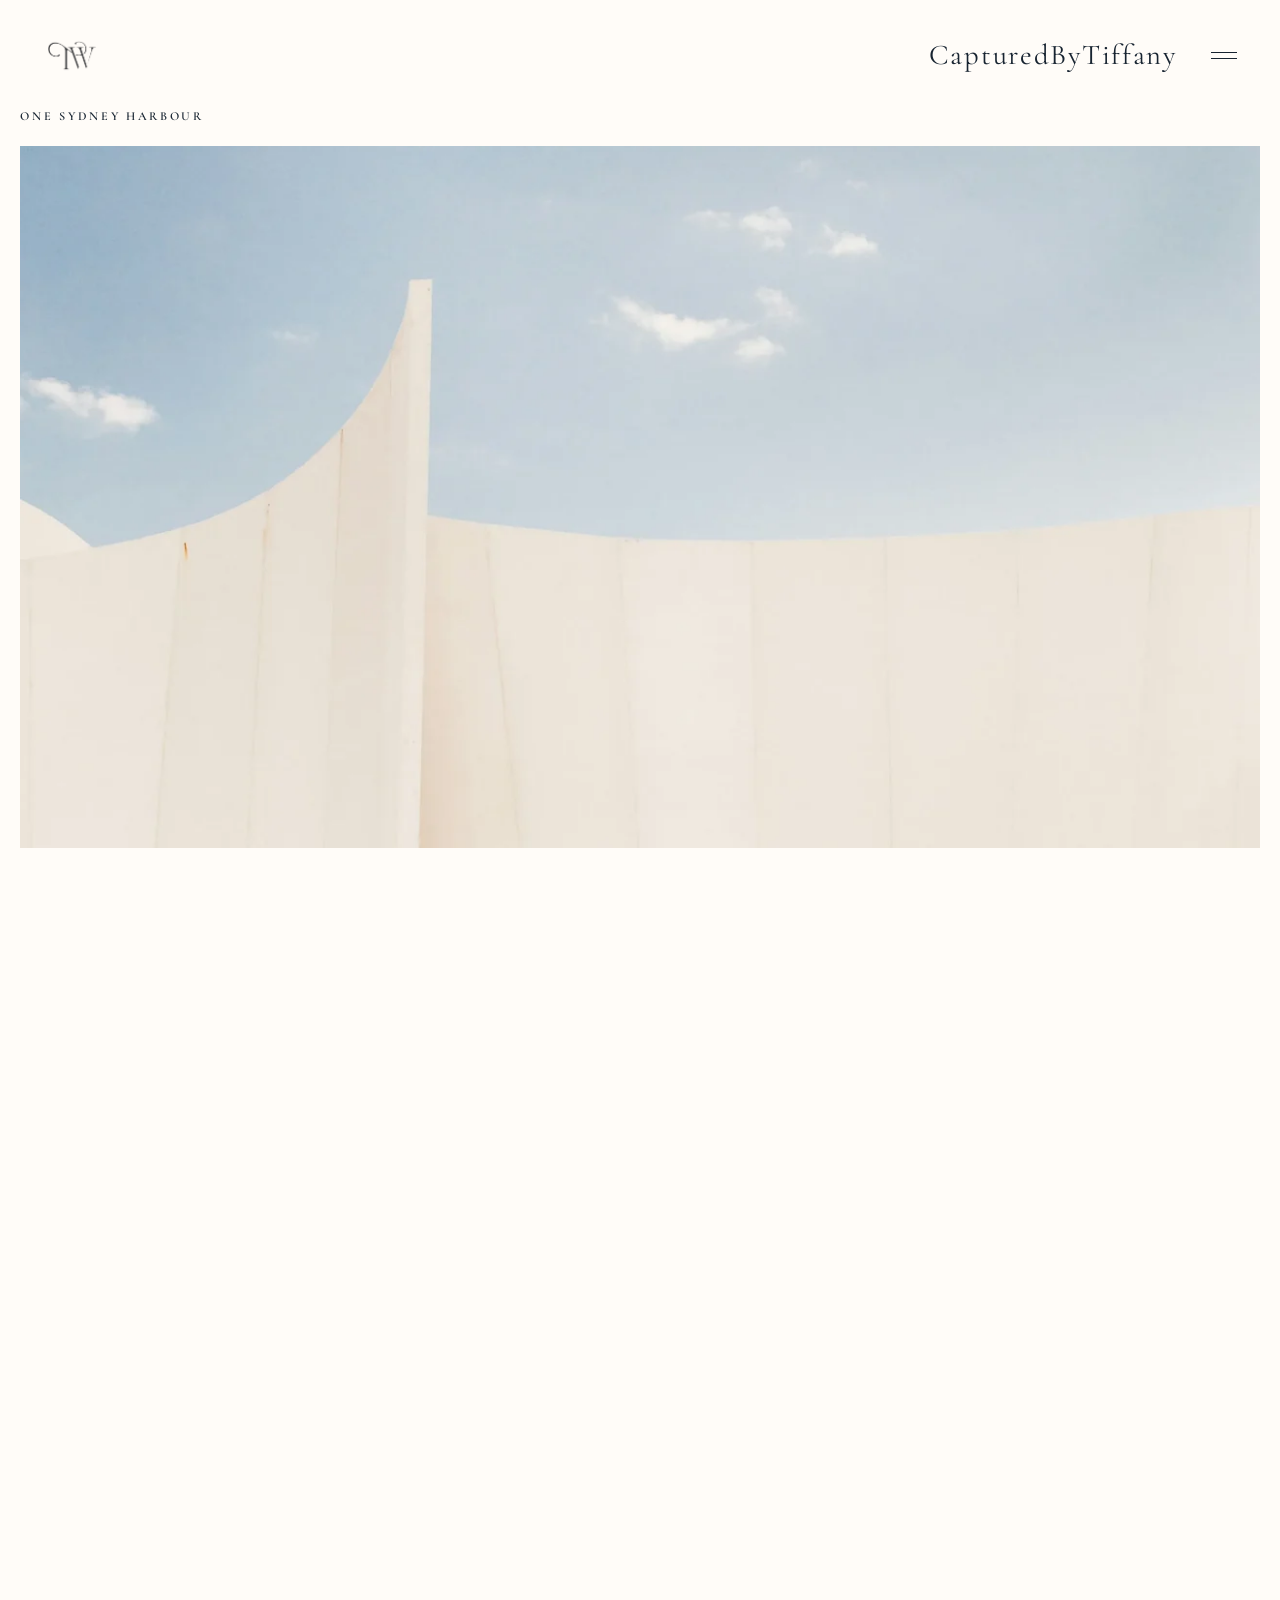
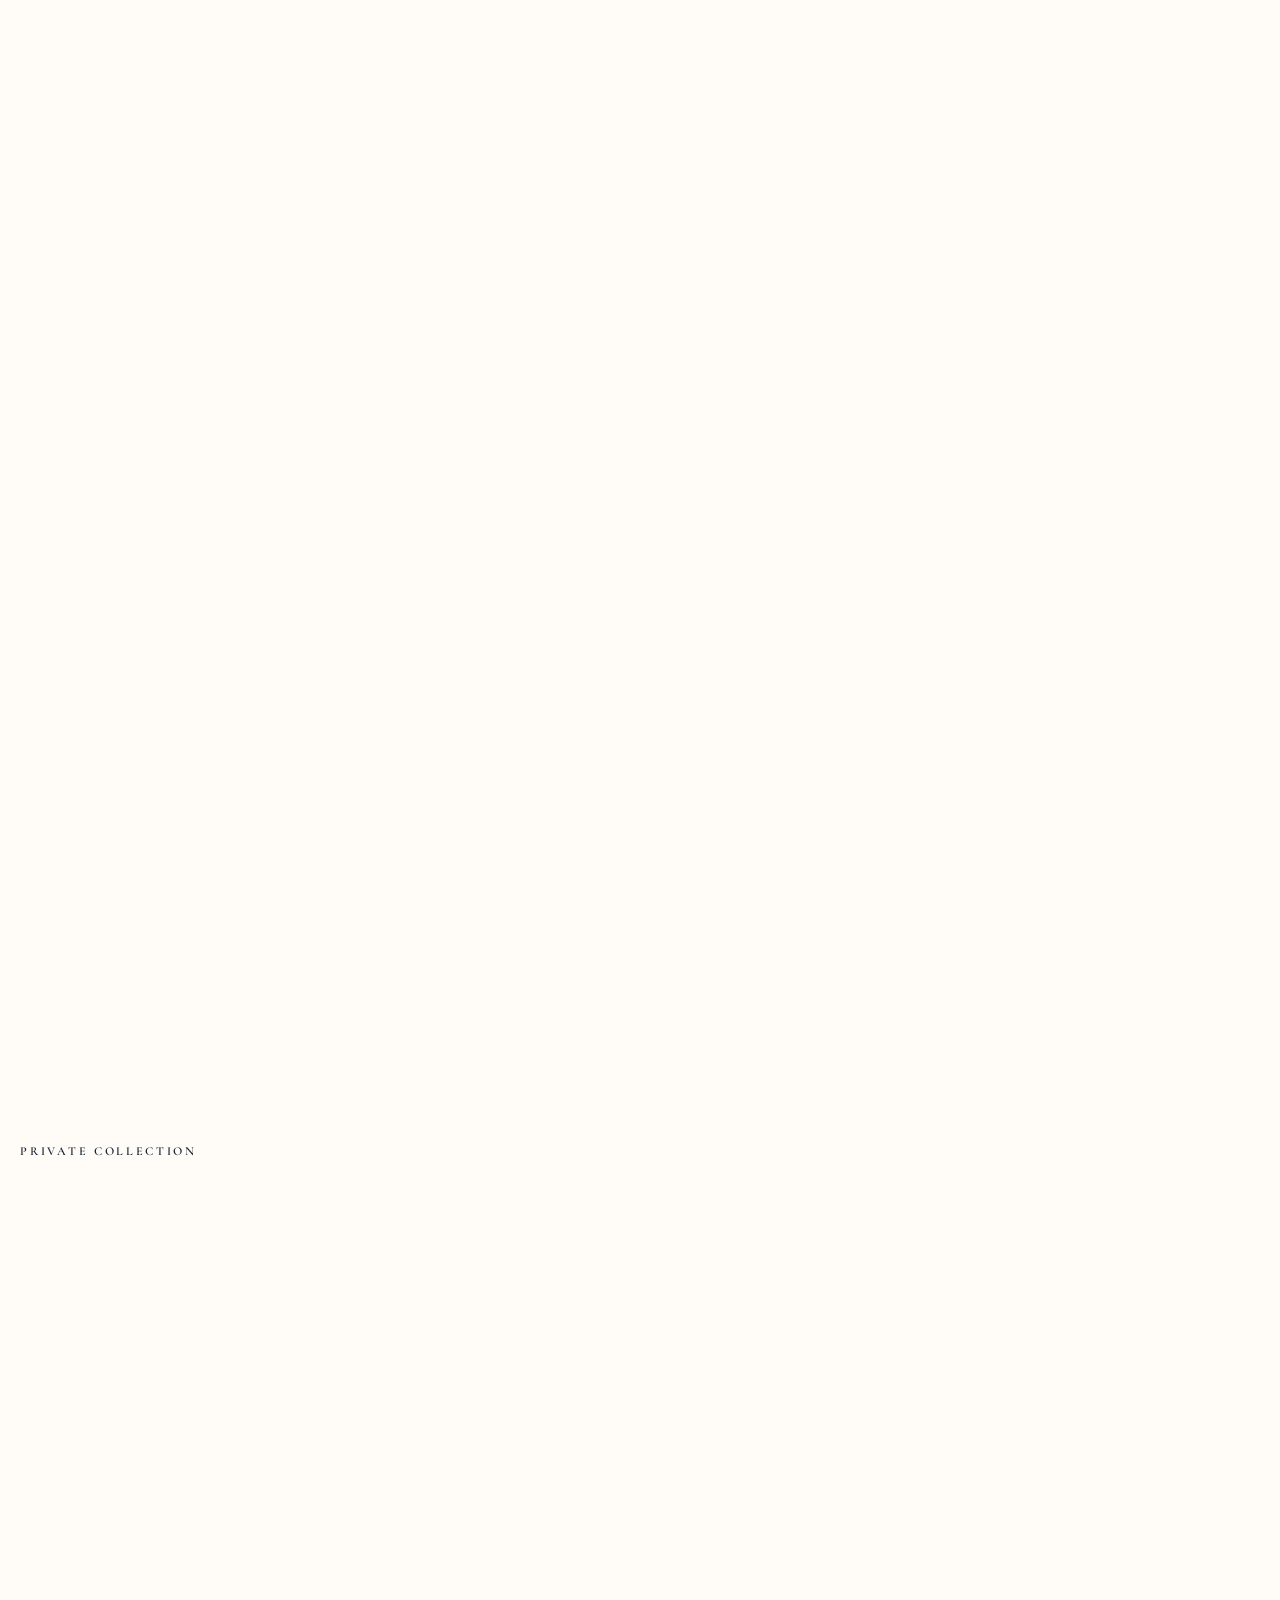
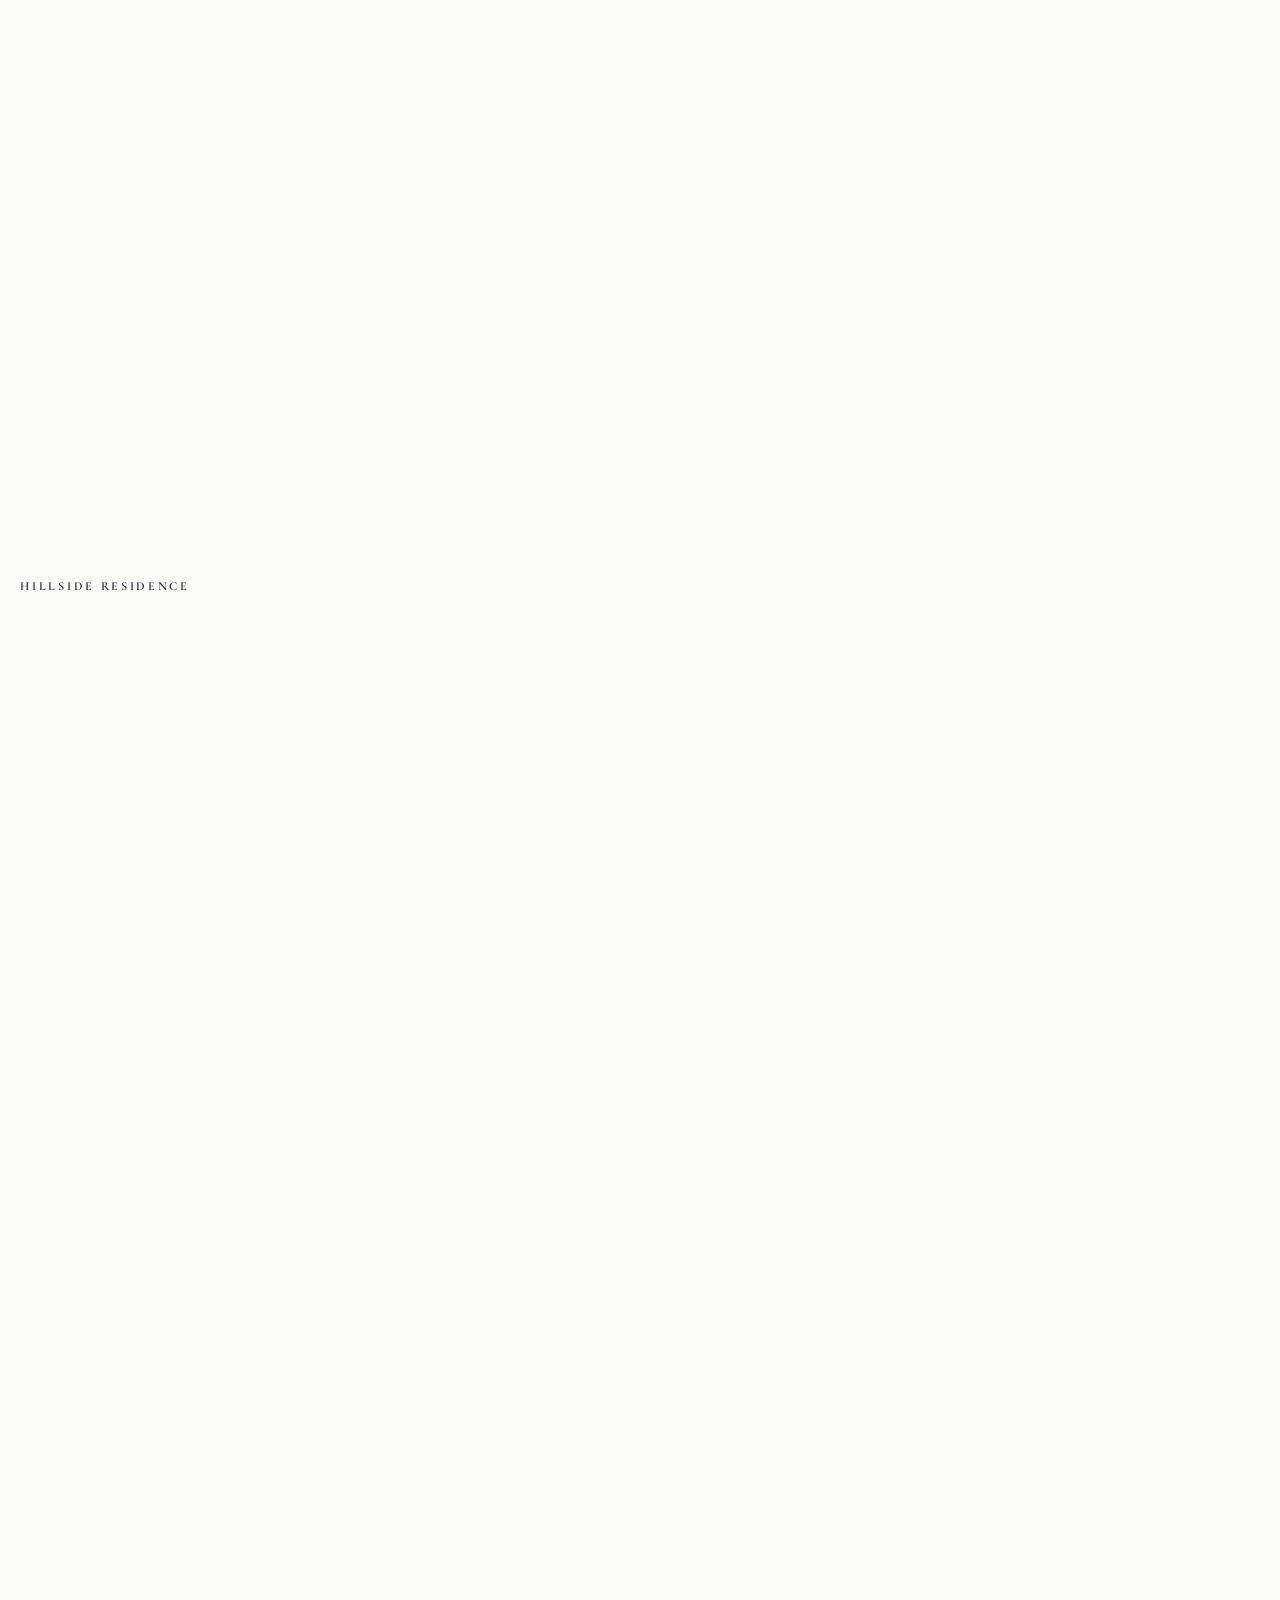
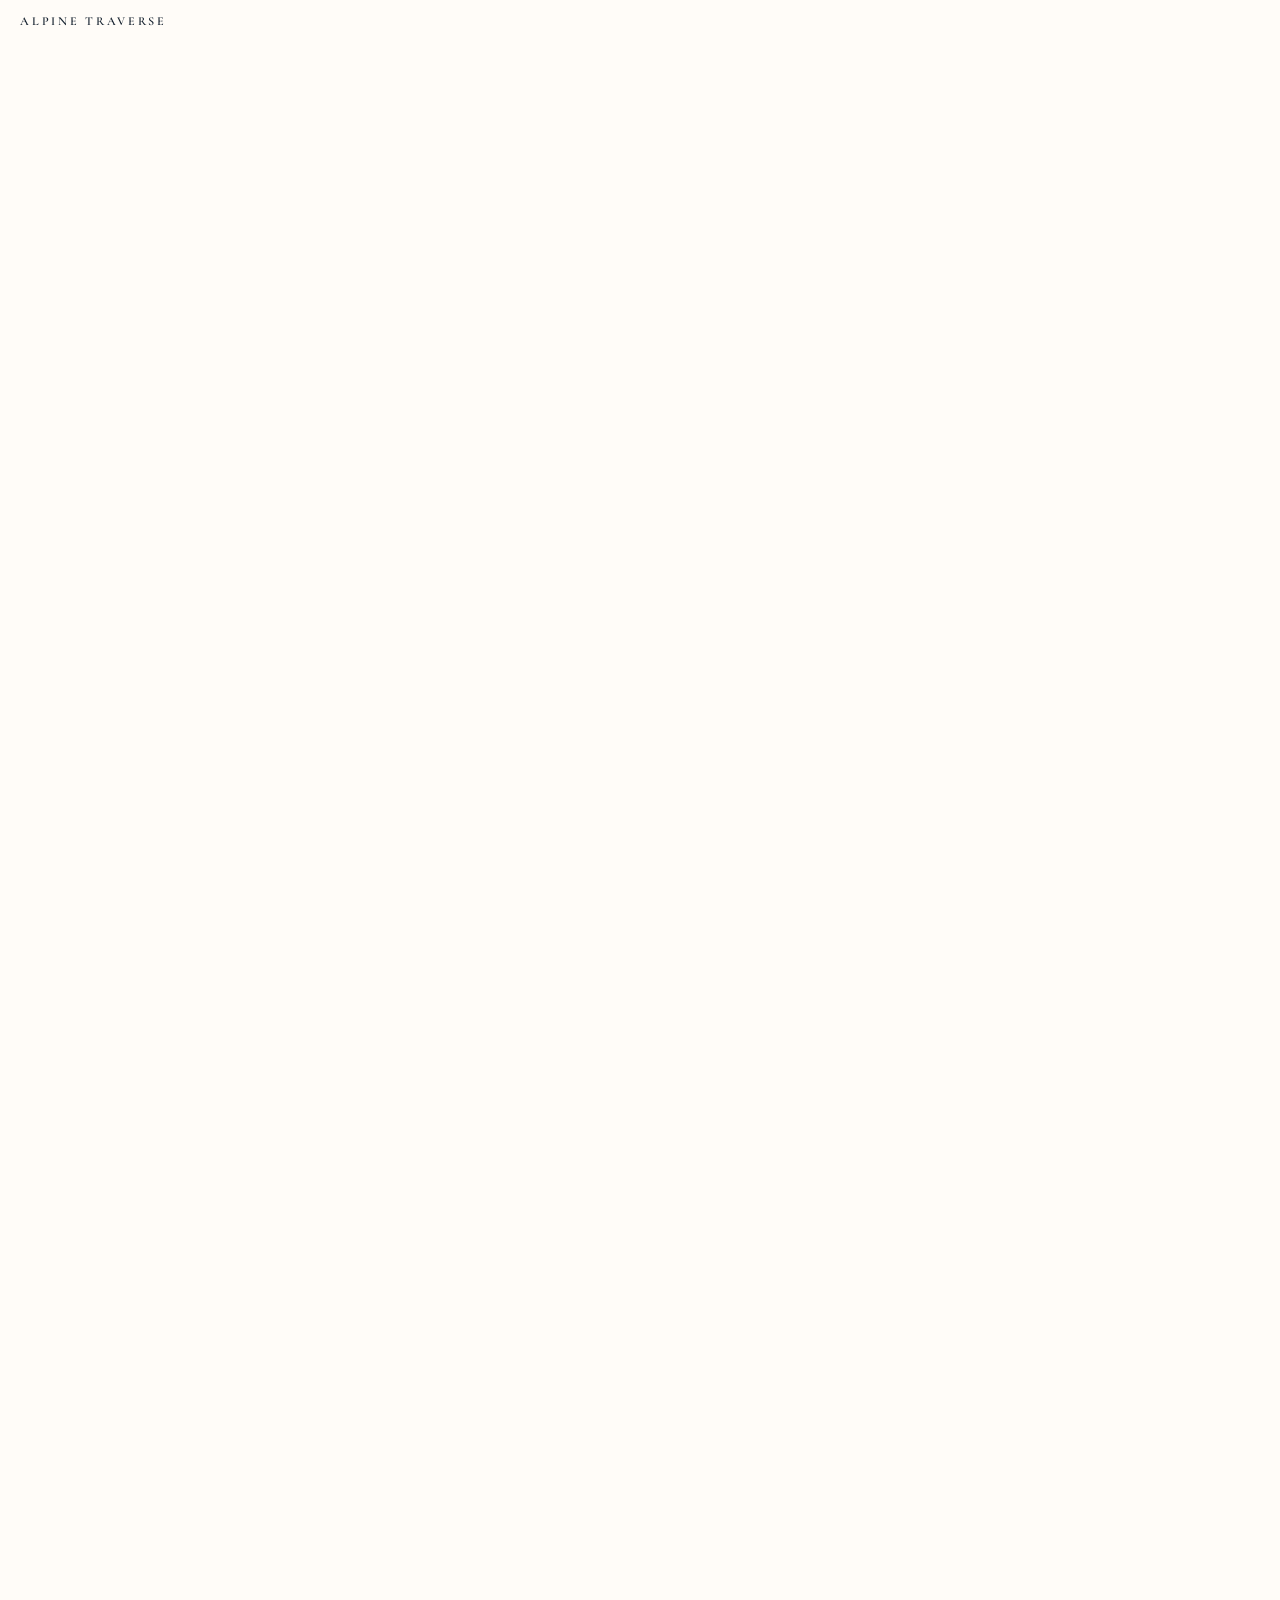
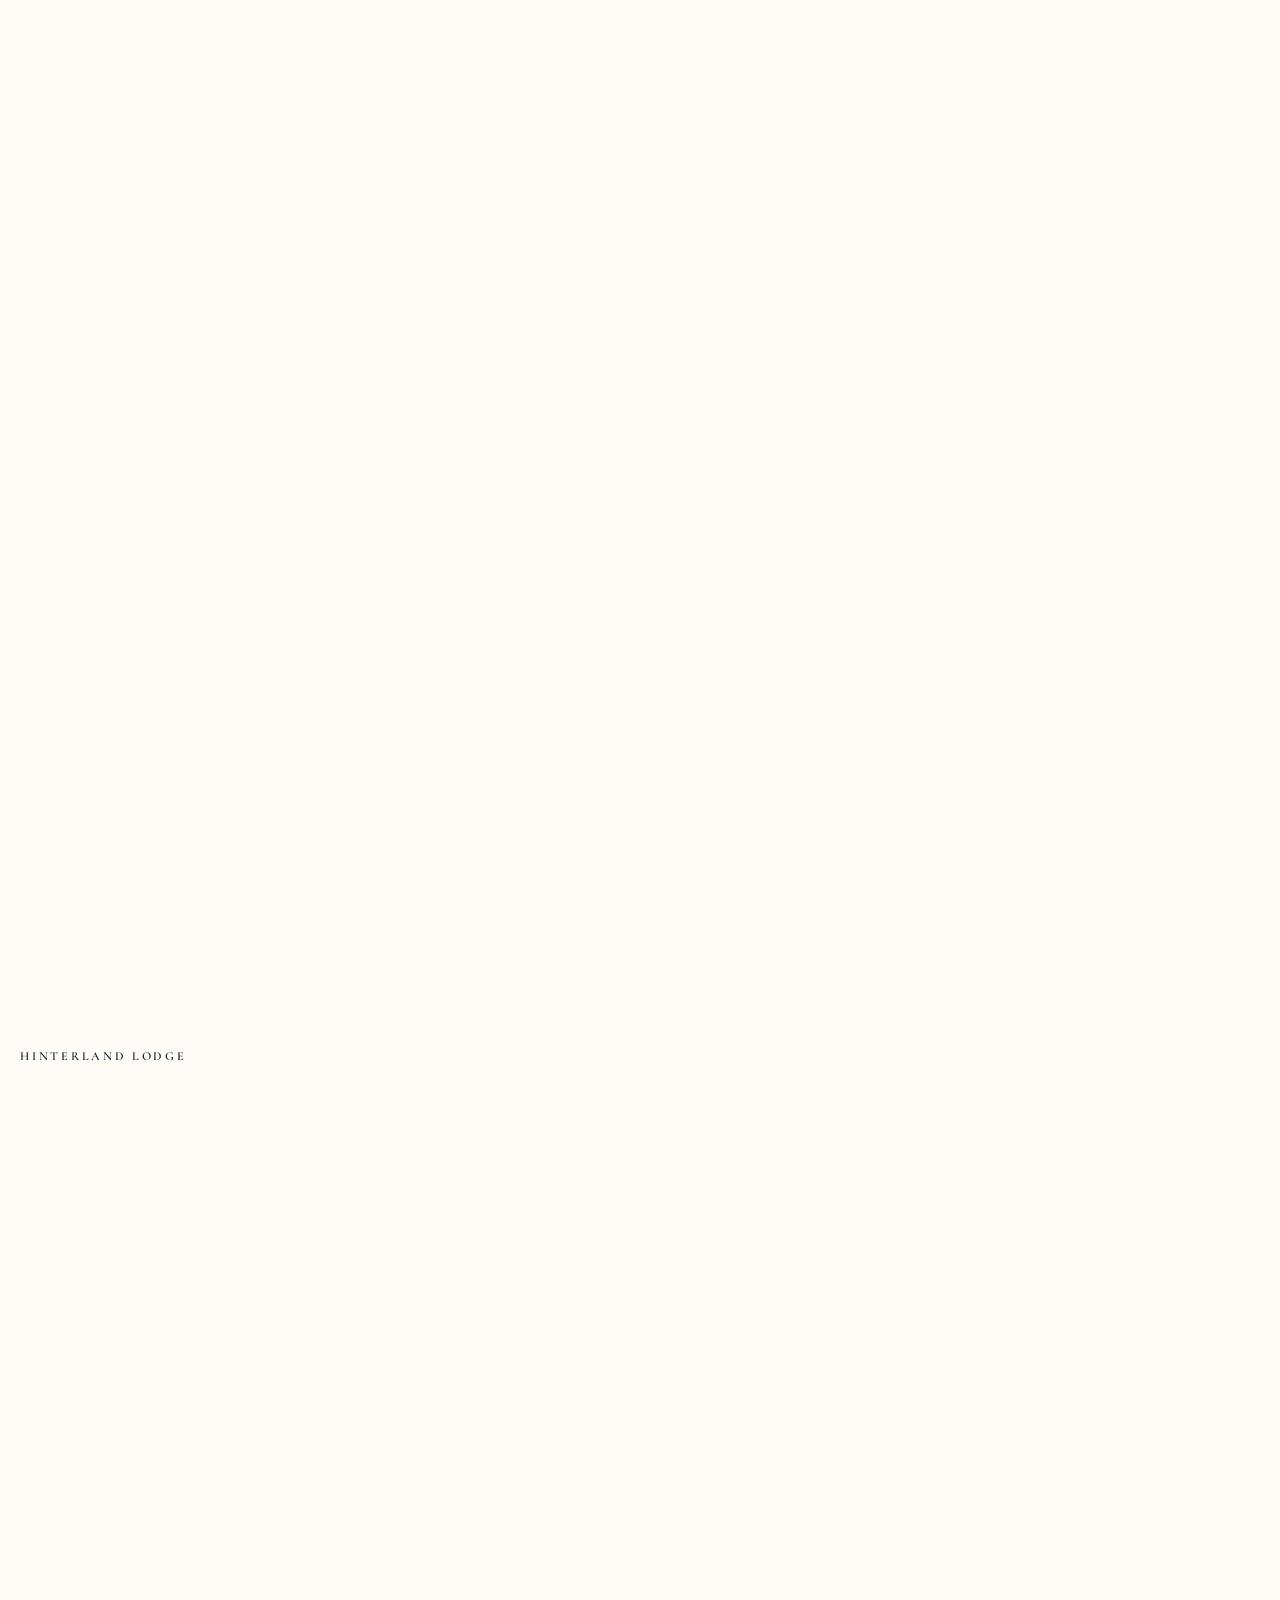
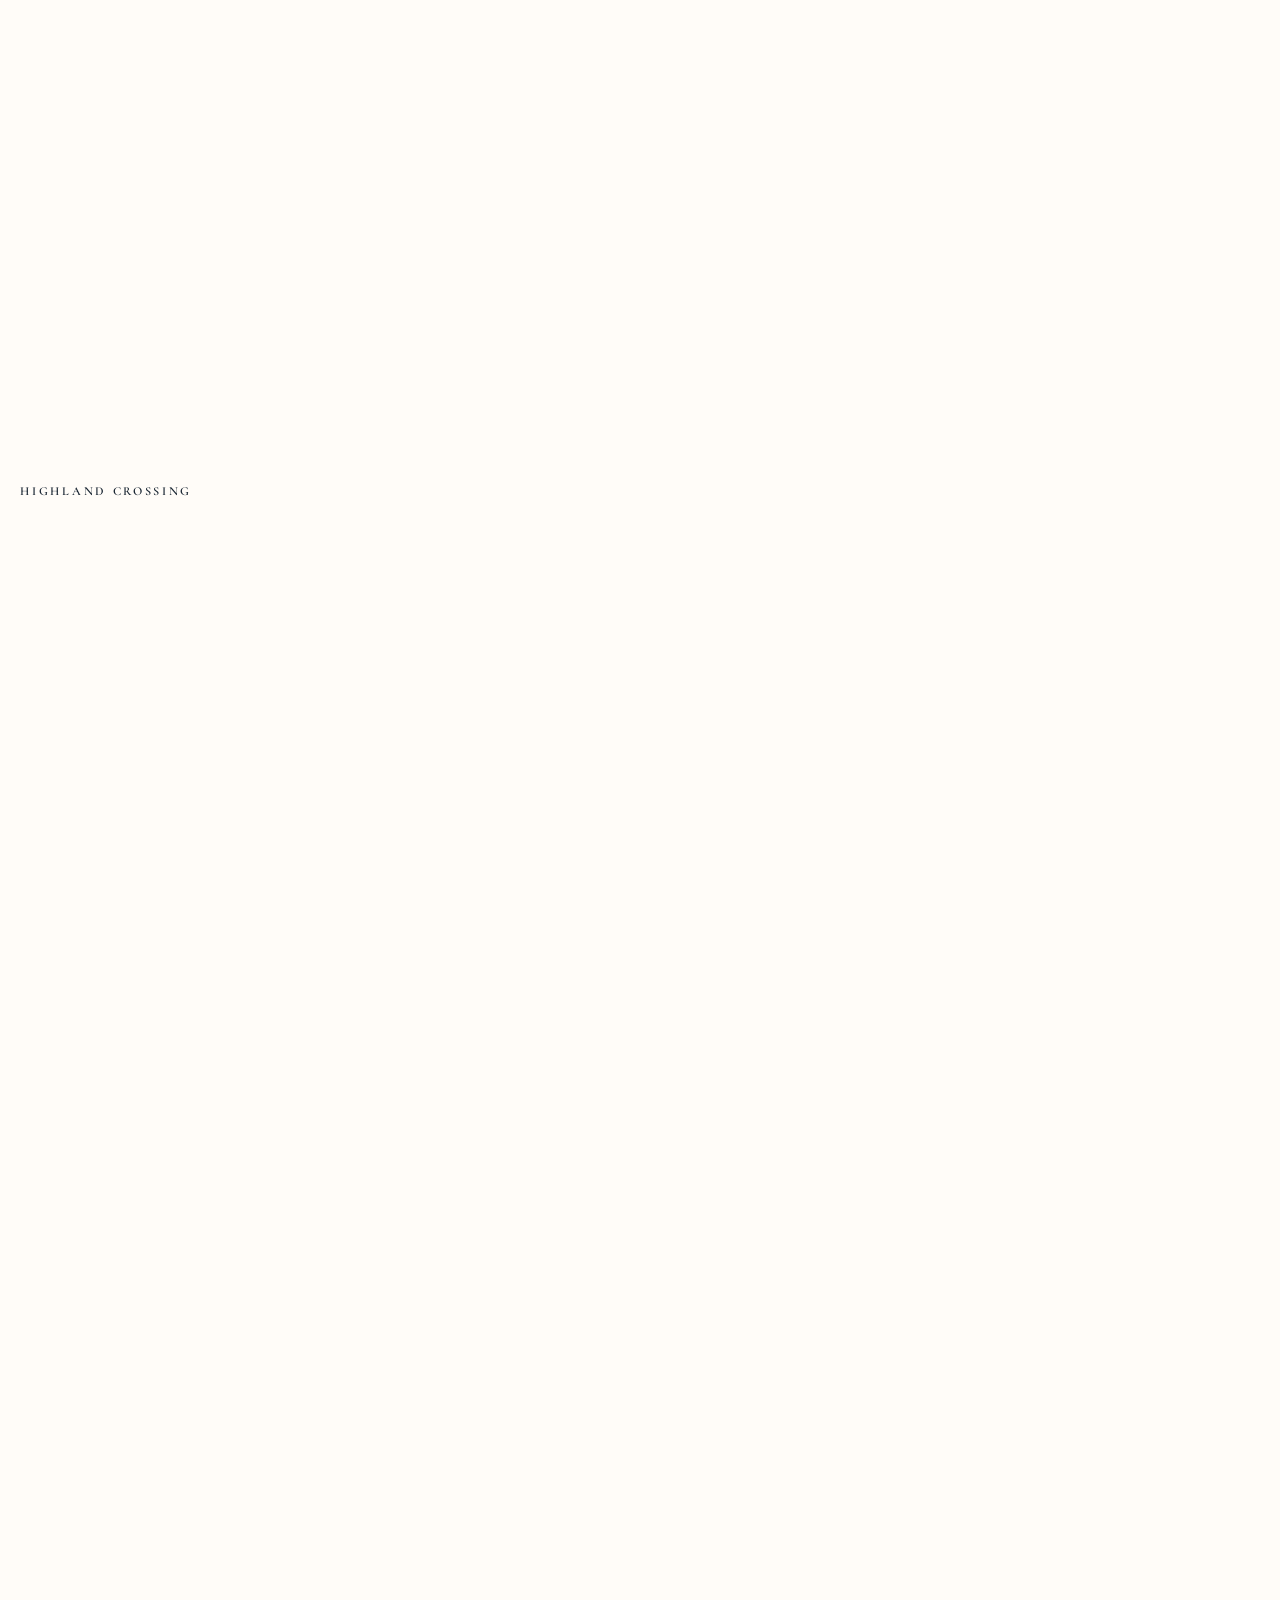
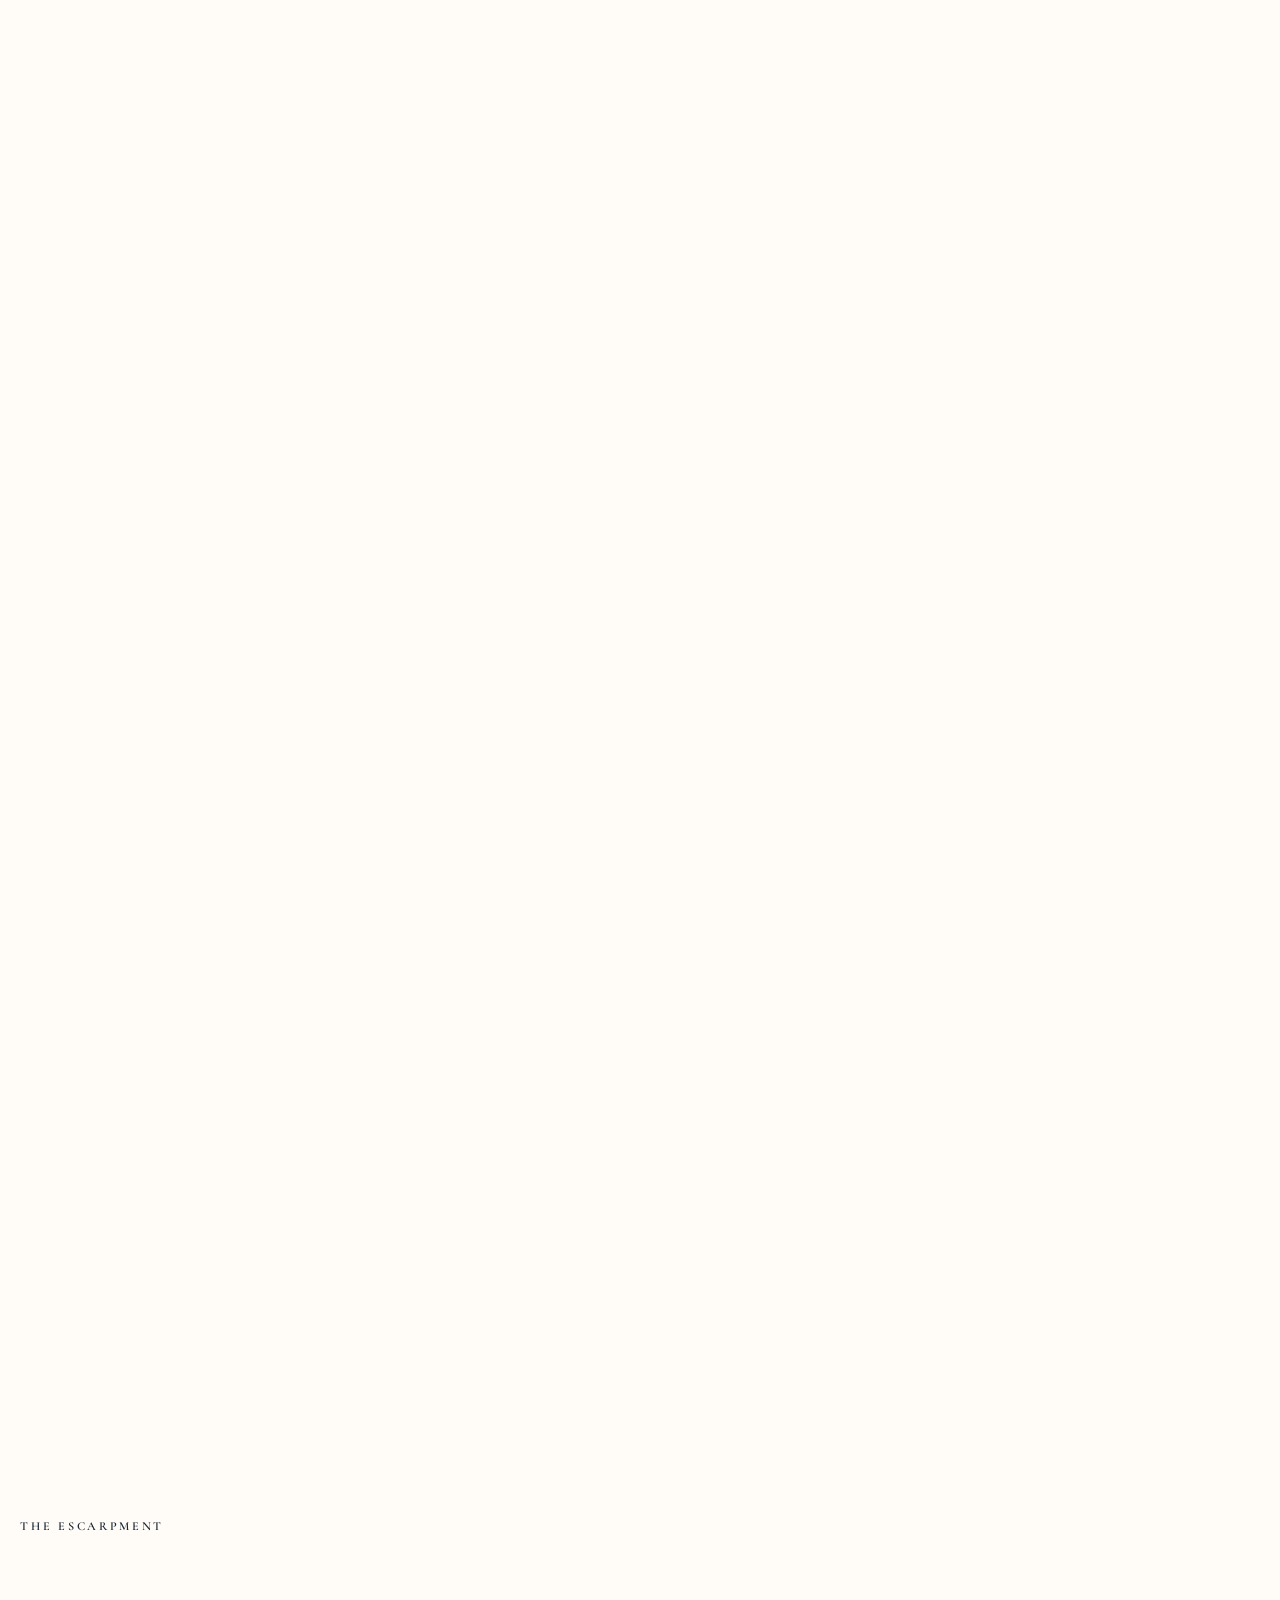
==== commit 30c35b7a: "Type, ground, logo, and the form's last pass Four changes the client asked for in one pass.  TYPE. C" ====
--- a/projects/index.html
+++ b/projects/index.html
@@ -26,7 +26,7 @@
 	<meta name="viewport" content="width=device-width, initial-scale=1">
 	<title>Projects — Capturedbytiffany</title>
 	<meta name="description" content="Selected commissions — Capturedbytiffany. Architecture, lifestyle &amp; people, travel &amp; hotels.">
-	<meta name="theme-color" content="#FFFFFF">
+	<meta name="theme-color" content="#FFFCF8">
 
 	<!-- PREVIEW BUILD: kept out of search engines while the copy, credits and
 	     photographs are still placeholders. Remove this line at launch. -->
@@ -45,7 +45,7 @@
 	     states only apply when JS is actually there to reveal them -->
 	<script>document.documentElement.className = 'js';</script>
 
-	<!-- Favicon: the letter C in Tenor Sans, the wordmark's own face. Rendered
+	<!-- Favicon: the letter C in Cormorant Garamond, the wordmark's face. Rendered
 	     from the TTF to raster — an SVG favicon cannot rely on a web font.
 	     Relative paths, so they resolve under the GitHub Pages project path
 	     (/capturedbytiffany/) as well as at the root of a custom domain. -->
@@ -53,10 +53,11 @@
 	<link rel="icon" type="image/png" href="../favicon-32.png" sizes="32x32">
 	<link rel="apple-touch-icon" href="../apple-touch-icon.png">
 
-	<!-- Same self-hosted face as the homepage. crossorigin is required even
-	     same-origin: fonts always fetch in CORS mode, and a preload without
-	     it doesn't match — it downloads twice. -->
-	<link rel="preload" as="font" type="font/woff2" href="../fonts/tenor-sans-latin.woff2" crossorigin>
+	<!-- Same two self-hosted faces as the homepage. crossorigin is required
+	     even same-origin: fonts always fetch in CORS mode, and a preload
+	     without it doesn't match — it downloads twice. -->
+	<link rel="preload" as="font" type="font/woff2" href="../fonts/cormorant-garamond-latin.woff2" crossorigin>
+	<link rel="preload" as="font" type="font/woff2" href="../fonts/source-sans-3-latin.woff2" crossorigin>
 
 	<!-- Shared with the homepage: a visitor arriving from there has both
 	     cached, so this page costs one request -->
@@ -65,7 +66,11 @@
 <body>
 
 <header class="site-header">
-	<a class="brand" href="../" aria-label="Capturedbytiffany — home">Capturedbytiffany</a>
+	<a class="emblem" href="../" aria-label="Capturedbytiffany — home">
+		<img src="../logo.png" alt="" width="225" height="174" decoding="async">
+	</a>
+
+	<a class="brand" href="../" aria-label="Capturedbytiffany — home">CapturedByTiffany</a>
 
 	<button
 		class="nav-toggle"
--- a/style.css
+++ b/style.css
@@ -28,12 +28,16 @@
    ========================================================================== */
 
 :root {
-	/* Palette — a white ground, so the photographs carry all the colour, with
-	   a deep navy ink. Each ink tone's alpha keeps the contrast ratio it had
-	   in the original cream-on-near-black palette (dim 5.3:1, quiet 6.4:1,
-	   soft 8.2:1), so the typographic hierarchy reads exactly as it did. */
-	--bg:            #FFFFFF;
-	--bg-raise:      #F1F3F5;                     /* image ground, just off the page */
+	/* Palette — a warm off-white ground, so the photographs carry all the
+	   colour, with a deep navy ink. Each ink tone's alpha keeps the contrast
+	   ratio it had in the original cream-on-near-black palette, and the
+	   ground costs it almost nothing: measured here, ink 15.6:1, soft 8.2:1,
+	   quiet 6.3:1, dim 5.3:1 — within 0.4 of the same alphas on pure white.
+	   --bg-raise is the same lightness step below the page that the old cool
+	   grey was (0.89 of the ground's luminance), rewarmed to sit under it: a
+	   cool panel on a cream page reads as a rendering fault, not as depth. */
+	--bg:            #FFFCF8;
+	--bg-raise:      #F5EFE7;                     /* image ground, just off the page */
 	--ink:           #172330;
 	--ink-dim:       rgba(23, 35, 48, 0.67);
 	--ink-quiet:     rgba(23, 35, 48, 0.72);      /* credit labels */
@@ -41,20 +45,35 @@
 
 	/* Colour over photographs — the hover notes on the row plates. Navy would
 	   sink into an image; this is ansonsmart's cream (#ECEAE3), carried by the
-	   notes' text-shadow. Never use it on the white ground, where it all but
+	   notes' text-shadow. Never use it on the page ground, where it all but
 	   disappears (1.2:1) — which is exactly why the hamburger is no longer
 	   drawn in it (04 NAV TOGGLE). */
 	--on-photo:      #ECEAE3;
 
-	/* Type — Tenor Sans 400: reference logoFont / menuFont / thumbnailTitleFont */
-	--font: 'Tenor Sans', 'Helvetica Neue', Helvetica, Arial, sans-serif;
-	--logo-size:    clamp(19px, 2vw, 36px);       /* reference logoFontSize: 36 */
+	/* Type — two faces, and which one a thing takes is a question of JOB, not
+	   of size. --font-head is the voice: the hero masthead, the corner
+	   wordmark, the chapter markers, the statement and lede, the project
+	   titles. --font-body is everything read rather than looked at.
+	   Cormorant Garamond's cap height is 0.625 against Tenor Sans's 0.700 and
+	   its x-height 0.386 against 0.500, so every size token below was
+	   RE-DERIVED, not kept: caps ×1.12, lowercase ×1.26. A token moved here
+	   is a token whose face changed — none of them is a taste adjustment. */
+	--font-head: 'Cormorant Garamond', 'Iowan Old Style', Georgia, 'Times New Roman', serif;
+	--font-body: 'Source Sans 3', 'Helvetica Neue', Helvetica, Arial, sans-serif;
+	--logo-size:    clamp(21px, 2.24vw, 40px);    /* corner wordmark — cap parity with the old 19/36 */
 	--nav-size:     clamp(1.75rem, 5.2vw, 3.5rem);
 	--cap-size:     clamp(0.68rem, 1.05vw, 0.85rem);
 	--credit-size:  clamp(0.56rem, 0.72vw, 0.68rem);
 	--spec-size:    clamp(0.5rem, 0.6vw, 0.58rem);
-	--chapter-size: clamp(0.62rem, 0.85vw, 0.78rem);
+	--chapter-size: clamp(0.70rem, 0.95vw, 0.88rem);
 	--about-size:   clamp(0.95rem, 1.5vw, 1.2rem);
+
+	/* The statement and the enquiry's lede — the two places the head face
+	   speaks in sentences rather than in labels. Their own token because they
+	   are no longer set as body copy: a serif at the body's size, with a
+	   0.386 x-height, reads a full step smaller than the paragraph beside it,
+	   so it has to be set larger to weigh the same. */
+	--statement-size: clamp(1.2rem, 1.9vw, 1.5rem);
 
 	/* The enquiry form's own two sizes (11 CONTACT). The form is the one
 	   place on the page a visitor has to read and type rather than look, so
@@ -69,13 +88,15 @@
 	/* Hero masthead (06 HERO). cqi is 1% of the TYPE COLUMN's width — that
 	   column is the size container — so the name is measured against its own
 	   box: half the window on a landscape screen, all of it on a phone, from
-	   one token. CAPTURED is the widest line: 5.576em of capitals plus eight
-	   0.14em tracks, 6.696em. At 12.5cqi it fills 84% of the column, leaving
-	   the rest as air before the gap. The vh term only bites on short windows
-	   (844×390 and below), where it hands height back to the photograph; the
-	   rem cap stops a 2560px column from shouting. Browsers without container
-	   units fall back to inherited 16px type — plain, but it fits. */
-	--mark-size: min(12.5cqi, 13vh, 9.5rem);
+	   one token. CAPTURED is the widest line: in Cormorant Garamond 4.760em of
+	   capitals plus eight 0.16em tracks, 6.040em — a narrower face, so the
+	   token goes UP to hold the same optical size, and the tracking with it.
+	   At 13cqi it fills 79% of the column, leaving the rest as air before the
+	   gap. The vh term only bites on short windows (844×390 and below), where
+	   it hands height back to the photograph; the rem cap stops a 2560px
+	   column from shouting. Browsers without container units fall back to
+	   inherited 16px type — plain, but it fits. */
+	--mark-size: min(13cqi, 13vh, 10rem);
 	--tag-size:  clamp(0.68rem, 1.9cqi, 0.9rem);
 	--hero-step: clamp(16px, 2.6cqi, 34px);       /* the type column's one vertical step */
 
@@ -102,10 +123,20 @@
 	--gutter: clamp(20px, 3.4vw, 70px);
 	--edge:   clamp(18px, 2.6vw, 44px);
 
+	/* The logo's HEIGHT in the corner (03 HEADER) — 30px on a phone, 49px at
+	   1440, 56px at 2560. The width follows from the file's own proportion,
+	   so this is the only number to change. It is also what the first project
+	   title on the projects page clears itself against (12 PROJECTS). */
+	--emblem-size: clamp(30px, 3.4vw, 56px);
+
 	/* Motion — reference transitionDuration 0.5, landingMediaTransitionDuration 1.8 */
 	--dur:       0.5s;
 	--dur-slow:  1.8s;
 	--dur-intro: 0.9s;
+	/* The tick's own beat (11 CONTACT). With no fill behind it, the drawn
+	   tick IS the whole selected state, and --dur's half-second makes a
+	   checkbox look like it is thinking about it. */
+	--dur-fast:  0.18s;
 	--ease: cubic-bezier(0.22, 1, 0.36, 1);
 
 	/* Last resort if main.js never runs — see 13 PAGE FADE. Behind the JS
@@ -132,16 +163,36 @@
    02  RESET & BASE
    ========================================================================== */
 
-/* Tenor Sans, self-hosted — the latin subset Google Fonts serves to Windows
-   (hinted; macOS and iOS ignore hints, so it renders as it did from their CDN
-   everywhere). No render-blocking third-party stylesheet, no extra
-   connections. swap, as before. Licence: fonts/OFL.txt */
+/* Both faces self-hosted — the latin subsets Google Fonts serves, no
+   render-blocking third-party stylesheet and no extra connections. swap, as
+   before. Licences: fonts/cormorant-garamond-OFL.txt, fonts/source-sans-3-OFL.txt
+
+   Both files are VARIABLE, and the weight RANGE in each declaration is
+   load-bearing rather than decorative: Cormorant Garamond's variable file
+   defaults to 300, so a `font-weight: 400` declaration here would make every
+   400 on the page synthesise from a light master instead of instancing the
+   axis. Declaring 300 700 hands the axis to the browser and 400 is then the
+   real 400. Source Sans 3 carries 200 900 for the same reason — the chapter
+   markers ask for 600 and nothing else does.
+
+   Source Sans 3 stands in for Adelle Sans, which is licensed per-domain and
+   not ours to serve. The swap, when the licence is bought, is this block and
+   the --font-body token. */
 @font-face {
-	font-family: 'Tenor Sans';
+	font-family: 'Cormorant Garamond';
 	font-style: normal;
-	font-weight: 400;
+	font-weight: 300 700;
 	font-display: swap;
-	src: url('fonts/tenor-sans-latin.woff2') format('woff2');
+	src: url('fonts/cormorant-garamond-latin.woff2') format('woff2');
+	unicode-range: U+0000-00FF, U+0131, U+0152-0153, U+02BB-02BC, U+02C6, U+02DA, U+02DC, U+0304, U+0308, U+0329, U+2000-206F, U+20AC, U+2122, U+2191, U+2193, U+2212, U+2215, U+FEFF, U+FFFD;
+}
+
+@font-face {
+	font-family: 'Source Sans 3';
+	font-style: normal;
+	font-weight: 200 900;
+	font-display: swap;
+	src: url('fonts/source-sans-3-latin.woff2') format('woff2');
 	unicode-range: U+0000-00FF, U+0131, U+0152-0153, U+02BB-02BC, U+02C6, U+02DA, U+02DC, U+0304, U+0308, U+0329, U+2000-206F, U+20AC, U+2122, U+2191, U+2193, U+2212, U+2215, U+FEFF, U+FFFD;
 }
 
@@ -160,15 +211,16 @@
 	min-height: 100%;
 	background: var(--bg);
 	color: var(--ink);
-	font-family: var(--font);
+	font-family: var(--font-body);
 	font-weight: 400;
 	overflow-x: hidden;
 
-	/* Reference fontRenderingOptions — the 0.3 stroke is what gives the
-	   original its hairline refinement at small sizes */
+	/* The 0.3px stroke that used to sit here is gone. It existed to give
+	   Tenor Sans a hairline weight at small sizes; on a high-contrast serif
+	   it thickens the thins and closes the counters, which is the opposite of
+	   what it was for. */
 	-webkit-font-smoothing: antialiased;
 	-moz-osx-font-smoothing: grayscale;
-	-webkit-text-stroke-width: 0.3px;
 	text-rendering: optimizeLegibility;
 }
 
@@ -201,6 +253,10 @@
 .site-header {
 	position: fixed;
 	top: 0;
+	/* Both edges now: the logo sits at one end of this bar and the wordmark
+	   and hamburger at the other, so the header spans the page rather than
+	   hugging the right corner. */
+	left: 0;
 	right: 0;
 	z-index: 120;
 	display: flex;
@@ -212,15 +268,52 @@
 	   included — lies over the hero's photograph. Nothing under it is a link
 	   any more, but a 300px-wide invisible <a> would still swallow hovers and
 	   text selection across the top of the picture, so clicks fall through;
-	   the toggle opts back in, and the corner name once it has woken
-	   (body.past-hero). */
+	   the toggle opts back in, and the logo, and the corner name once it has
+	   woken (body.past-hero). */
 	pointer-events: none;
 }
 
+/* --- the logo ------------------------------------------------------------
+   Top left of every page, linking home (the projects page) or to the top of
+   this one — the same destination its wordmark opposite has, so the two
+   corners never disagree.
+
+   It lives INSIDE the header rather than being a second fixed thing: it then
+   fades up with the page for free (13 PAGE FADE names .site-header), it
+   cannot drift out of alignment with the hamburger, and one auto margin is
+   all it takes to push the rest of the bar to the far edge.
+
+   Contrast: on a landscape screen it sits on the page ground (11.4:1
+   measured). Below 768 the hero stacks photograph-first and the logo lands
+   on the picture — measured there against the current photograph, worst
+   pixel 4.0:1 at 375 and 6.3:1 at 768, both clear of the 3:1 that a
+   non-text graphic needs (and a logotype is exempt from that anyway). This
+   is the same bet the hamburger makes one rule down: IF A DARK PHOTOGRAPH
+   EVER REPLACES THE HERO'S, RE-MEASURE BOTH. */
+.emblem {
+	margin-right: auto;          /* pushes the wordmark and toggle to the far edge */
+	flex: none;
+	pointer-events: auto;        /* the header lets everything else through */
+}
+
+/* Height is the token; the width follows from the file's own proportion
+   (225x174), which the intrinsic attributes in the markup also carry, so the
+   box never reflows as the image decodes. */
+.emblem img {
+	display: block;
+	height: var(--emblem-size);
+	width: auto;
+}
+
 .brand {
+	/* The head face, like the hero masthead — the two are on screen together
+	   between a third and a half of the way down the page, and one word set
+	   in two faces reads as a bug rather than as a hierarchy. */
+	font-family: var(--font-head);
 	font-size: var(--logo-size);
-	letter-spacing: 0.14em;
-	text-transform: uppercase;
+	/* Mixed case, so the tracking comes down with it: 0.14em is a CAPS
+	   setting and on lowercase it reads as damage, not as air. */
+	letter-spacing: 0.06em;
 	line-height: 1;
 	white-space: nowrap;
 
@@ -308,7 +401,7 @@
 
 	/* The ground, translucent. Denser than a dark veil needs to be: navy links
 	   must hold their contrast over whatever photograph is blurred behind. */
-	background: rgba(255, 255, 255, 0.72);
+	background: rgba(255, 252, 248, 0.72);
 	-webkit-backdrop-filter: blur(28px) saturate(120%);
 	backdrop-filter: blur(28px) saturate(120%);
 
@@ -471,15 +564,20 @@
 
    The negative right margin pulls back the trailing letter-space that
    tracking adds after the last glyph of every line, so the INK lands flush
-   on the column's edge rather than 0.14em short of it. */
+   on the column's edge rather than 0.16em short of it. */
 .hero__mark {
 	margin-top: auto;
-	margin-right: -0.14em;
+	margin-right: -0.16em;
+	font-family: var(--font-head);
 	font-size: var(--mark-size);
 	font-weight: 400;
-	letter-spacing: 0.14em;
+	/* Wider than the old 0.14em: capitals in a high-contrast serif need more
+	   air between them than in a sans, or the stems close the counters up. */
+	letter-spacing: 0.16em;
 	text-transform: uppercase;
-	line-height: 1;
+	/* 0.9, not 1: a 0.625 cap height in a full line box leaves a visible gap
+	   between the three stacked words that the sans never had. */
+	line-height: 0.9;
 	color: var(--ink);
 }
 
@@ -613,8 +711,17 @@
 	/* Without this a nav jump lands the heading flush to the viewport edge */
 	scroll-margin-top: clamp(24px, 6vh, 64px);
 
+	font-family: var(--font-head);
 	font-size: var(--chapter-size);
-	font-weight: 400;
+	/* 600, not 400: at this size, tracked this wide, the head face's thins
+	   disappear on a low-DPI screen. The weight is what keeps the marker a
+	   mark rather than a whisper — and the variable file instances it, so it
+	   costs nothing. */
+	font-weight: 600;
+	/* Lining, not the face's default old-style figures: "01" beside "05" has
+	   to read as a series, and an old-style 0 sits below the baseline while
+	   the 1 stands on it — the pair looks broken rather than lettered. */
+	font-variant-numeric: lining-nums;
 	letter-spacing: var(--track-wide);
 	text-transform: uppercase;
 	line-height: 1;
@@ -800,7 +907,7 @@
    column of copy on the left and a tall photograph on the right.
 
    The copy and the photograph are a PAIR, centred on the page together:
-   each column is sized to its own content — the copy's 46ch measure, the
+   each column is sized to its own content — the copy's 50ch measure, the
    picture's own width — with one --gutter between them, so they sit beside
    each other rather than at opposite edges of the page. (Tracks sized in fr
    left ~330px of dead air in the middle, which read as two unrelated
@@ -811,23 +918,32 @@
 	padding: 0 var(--inset) clamp(80px, 16vh, 180px);
 }
 
-/* Set exactly as the copy below it — same size, leading and weight — and
-   centred under the marker, with the 52ch measure keeping it to a readable
-   line however wide the page gets. */
+/* No longer set as the copy below it: the head face is what separates the
+   statement from the paragraph, and the size follows from the face rather
+   than from taste — a 0.386 x-height at the body's size reads a step
+   smaller than the body beside it. 54ch here, not 52: the measure is in
+   `ch`, and the head face's 1ch is 0.477em against the sans's 0.597, so the
+   same 52 would have pulled the line 20% shorter than it was. */
 .about__statement {
-	max-width: 52ch;
+	font-family: var(--font-head);
+	max-width: 54ch;
 	margin: 0 auto clamp(40px, 7vh, 84px);
 	text-align: center;
-	font-size: var(--about-size);
-	line-height: 1.75;
-	color: rgba(23, 35, 48, 0.83);
+	font-size: var(--statement-size);
+	/* 1.5, not 1.75: a small x-height floats in a tall line box, and the
+	   statement is short enough that the air belongs around it, not in it. */
+	line-height: 1.5;
+	/* Full ink, not 0.83. This is a heading now, and a high-contrast serif
+	   held back to 83% reads as washed rather than as quiet: 15.6:1 against
+	   9.1:1. */
+	color: var(--ink);
 	text-wrap: balance;
 }
 
 .about__grid {
 	display: grid;
 	/* Content-sized tracks, centred as a pair by justify-content */
-	grid-template-columns: minmax(0, 46ch) minmax(0, clamp(320px, 34vw, 560px));
+	grid-template-columns: minmax(0, 50ch) minmax(0, clamp(320px, 34vw, 560px));
 	gap: var(--gutter);
 	justify-content: center;
 	/* stretch, not center: the copy sets the row's height and the photograph
@@ -836,7 +952,10 @@
 }
 
 .about__body {
-	max-width: 46ch;
+	/* 50ch, not 46: Source Sans 3's 1ch is 0.497em against Tenor Sans's
+	   0.597, so the same number would have set a measure a fifth short of
+	   the 60-75 characters this column is meant to hold. */
+	max-width: 50ch;
 	font-size: var(--about-size);
 	line-height: 1.75;
 	/* Stronger than --ink-dim: this is body copy meant to be read, not a
@@ -850,7 +969,7 @@
 /* Place and availability are a credit, not a paragraph — set in the credit
    band's own language, spaced off the copy that closes above it */
 .about__meta {
-	max-width: 46ch;
+	max-width: 50ch;
 	margin-top: clamp(28px, 4.5vh, 52px);
 	font-size: var(--credit-size);
 	letter-spacing: var(--track-wide);
@@ -884,21 +1003,30 @@
 
 /* ==========================================================================
    11  CONTACT
-   The close: one centred enquiry form. Every control is a 1px true-black
-   outline on the page's own white (--line, 01 TOKENS) — no fills. The grey
-   panels this replaces were --bg-raise, the ground photographs sit on while
-   they load, which made the form read as six pieces of loading furniture.
-   An outline says the same with one pixel and keeps the white ground
-   continuous from the last photograph to the colophon.
-
-   Chosen is filled: a ticked box, a pressed month, a picked day and the Send
-   button are solid --line with white type, 21:1. Everything else is a line.
-   That is the whole state language — outline offered, solid chosen.
-
-   The tick boxes and the date module are built from real inputs: a native
-   checkbox under a drawn box, and (in 06 ENQUIRY) real buttons for months
-   and days feeding a hidden field. Nothing here depends on JS to be usable
-   except the date module, which falls back to a plain text field.
+   The close: one centred enquiry form. What is TYPED into carries a single
+   true-black underline (--line, 01 TOKENS); what is CHOSEN from carries a
+   drawn box and nothing else. There are NO FILLS anywhere in this form, in
+   either group: the box, the tick inside it and the label's ink stepping up
+   behind them are the entire state language. Two changes, one of them a
+   shape, so a choice never rests on colour alone and never reflows.
+
+   Every control starts on the SAME left edge — the labels, the typed text,
+   both chip groups. The chips used to carry side padding because a hover
+   underline had to span a hit area; there is no hover underline any more,
+   so the reason went with it and the chips join the column. Their hit area
+   is the vertical padding, which still measures 33-40px.
+
+   ALL SIX PARTS ARE REQUIRED, and the word says so beside each label, set
+   small and quiet because it is a reminder rather than a distinction. The
+   two chip groups are enforced in main.js 06 ENQUIRY: a checkbox's own
+   `required` means THAT box, not one of a set.
+
+   FOCUS IS DELIBERATELY INVISIBLE INSIDE THIS FORM — see the block below,
+   which states what that costs and who it costs it to.
+
+   The tick boxes are real inputs: a native checkbox, visually hidden, under
+   a drawn box. Nothing here needs JS to be usable; the form's no-JS path is
+   .contact__fallback, the mailto under it.
    ========================================================================== */
 
 .contact {
@@ -924,13 +1052,18 @@
 	padding: 0 var(--inset);
 }
 
+/* Set as the statement in 10 BEHIND THE LENS is, and for the same reason:
+   it opens a section in the head face rather than reading as the form's
+   first paragraph. 54ch because the measure is in `ch` and the head face's
+   1ch is a fifth narrower. */
 .contact__lede {
-	max-width: 52ch;
+	font-family: var(--font-head);
+	max-width: 54ch;
 	margin: 0 auto clamp(36px, 6vh, 64px);
 	text-align: center;
-	font-size: var(--about-size);
-	line-height: 1.75;
-	color: rgba(23, 35, 48, 0.83);
+	font-size: var(--statement-size);
+	line-height: 1.5;
+	color: var(--ink);
 	text-wrap: balance;
 }
 
@@ -965,21 +1098,56 @@
 	gap: 0.7em;
 }
 
+/* The labels are set as the page's body copy, not as the credit marks the
+   rest of the site uses for small type: same size, leading and colour as 10
+   BEHIND THE LENS, and sentence case rather than capitals. Each one reads as
+   a question asked in the same voice as the writing above, with the field or
+   the chips answering it underneath. THE LABELS AND THE CHAPTER MARKER ARE
+   THE ONLY THINGS IN THIS SECTION THAT KEEP THEIR CAPITALS — everything else
+   is lowercase, and lowercased in the markup rather than here, so that the
+   next proper noun someone types into the copy survives. */
 .field label,
 .enquiry legend {
+	font-size: var(--about-size);
+	letter-spacing: 0.01em;
+	line-height: 1.75;
+	color: rgba(23, 35, 48, 0.83);
+}
+
+/* The label and its hint are one baseline-aligned row, so the word sits
+   BESIDE the label rather than under it, and wraps at the narrowest widths
+   rather than pushing the field wider. */
+.field__label {
+	display: flex;
+	align-items: baseline;
+	gap: 0.6em;
+	flex-wrap: wrap;
+}
+
+/* All six parts are required, so this is a reminder, not a distinction: it
+   has to recede without disappearing. The size does most of that (9-11px
+   against the label's 15-19px); the alpha does the rest. 0.62 is the LOWEST
+   alpha that still clears 4.5:1 on this ground — measured 4.53:1, where 0.55
+   is 3.66:1 and fails. It is the placeholder's alpha, for the same reason:
+   guidance you cannot read is furniture. */
+.field__req {
 	font-size: var(--credit-size);
-	letter-spacing: var(--track-wide);
-	text-transform: uppercase;
-	color: var(--ink-quiet);
+	letter-spacing: 0.08em;
+	text-transform: lowercase;
+	line-height: 1;
+	color: rgba(23, 35, 48, 0.62);
 }
 
 .field input,
 .field textarea {
 	width: 100%;
-	padding: clamp(13px, 1.7vh, 17px) clamp(14px, 1.6vw, 20px);
+	/* No side padding: with no side borders, an inset would float the text
+	   away from the label it belongs to */
+	padding: clamp(10px, 1.3vh, 13px) 0;
 	background: none;
-	border: 1px solid var(--line);
-	font-family: var(--font);
+	border: none;
+	border-bottom: 1px solid var(--line);
+	font-family: var(--font-body);
 	font-size: var(--field-size);
 	letter-spacing: 0.04em;
 	line-height: 1.6;
@@ -1006,21 +1174,11 @@
 .field input::placeholder,
 .field textarea::placeholder { color: rgba(23, 35, 48, 0.62); }
 
-/* There is no fill left to deepen, so the line doubles. An INSET shadow,
-   never a 2px border: a border would shift the text a pixel on hover. Inside
-   the pointer query, because on a phone the old rule stuck after a tap and
-   left a field looking permanently hovered. */
-@media (hover: hover) and (pointer: fine) {
-	.field input:hover,
-	.field textarea:hover { box-shadow: inset 0 0 0 1px var(--line); }
-}
-
-/* The ring is the page's own (15 A11Y): 1px ink, 6px clear of the black
-   outline, so the two read as two rings rather than one thick smear. The
-   field doubles its own line as well, so a focused control is still obvious
-   where the ring is suppressed (forced colours, print). */
-.field input:focus-visible,
-.field textarea:focus-visible { box-shadow: inset 0 0 0 1px var(--line); }
+/* NOTHING on hover and nothing on focus. The doubled line that used to sit
+   here on both was read as a box opening under the cursor, which is exactly
+   what this form is not meant to do — the single line is the whole field.
+   The caret is the only thing that marks the focused field now; see the
+   focus block below for what that costs. */
 
 /* iOS Safari zooms the page the moment a focused field is under 16px, and it
    does not zoom back — the visitor is left dragging a layout viewport wider
@@ -1037,8 +1195,8 @@
    of warn, read at a glance, and nothing moves. 8.2:1 on white. */
 .field input[aria-invalid="true"],
 .field textarea[aria-invalid="true"] {
-	border-color: var(--warn);
-	box-shadow: inset 0 0 0 1px var(--warn);
+	border-bottom-color: var(--warn);
+	box-shadow: inset 0 -1px 0 var(--warn);
 }
 
 .field__note {
@@ -1065,7 +1223,10 @@
 .ticks {
 	display: flex;
 	flex-wrap: wrap;
-	gap: clamp(8px, 1vw, 12px);
+	/* The chips carry no side padding any more, so the GAP does all the
+	   separating: 20-34px across, 18-28px down. Row gap first, column
+	   second. */
+	gap: clamp(18px, 2vw, 28px) clamp(20px, 2.4vw, 34px);
 }
 
 /* The real checkbox, kept where it is for the keyboard and for screen
@@ -1086,49 +1247,61 @@
 	display: inline-flex;
 	align-items: center;
 	gap: 0.7em;
-	padding: clamp(11px, 1.45vh, 14px) clamp(14px, 1.4vw, 18px);
+	/* Vertical padding only. It is the hit area — 33.5px tall at 375 and
+	   40.5px at 2560, both clear of the 24px WCAG 2.2 target minimum — and
+	   with the hover underline gone there is nothing left for side padding to
+	   span. Removing it puts every chip on the form's left edge, where the
+	   labels and the typed text already are. */
+	padding: clamp(11px, 1.45vh, 14px) 0;
 	background: none;
-	border: 1px solid var(--line);
+	border: none;
 	font-size: var(--tick-size);
-	letter-spacing: var(--track-wide);
-	text-transform: uppercase;
+	/* Lowercased HERE, not in the markup: the title case in the DOM is what
+	   the mail hand-off sends (main.js collect() reads the value attribute),
+	   and "found me via: instagram" would read as a typo. 0.22em is a CAPS
+	   setting; 0.06em is its lowercase equivalent. */
+	text-transform: lowercase;
+	letter-spacing: 0.06em;
 	line-height: 1;
-	color: var(--ink);           /* 15.9:1 — was --ink-soft on a panel */
+	/* Unticked 5.3:1, ticked 15.6:1. The step up is the second half of the
+	   state — the tick is the first — so a choice never rests on colour alone
+	   (WCAG 1.4.1) and never reflows, which a weight change would. */
+	color: var(--ink-dim);
 	cursor: pointer;
-	transition:
-		background var(--dur) var(--ease),
-		box-shadow var(--dur) var(--ease),
-		color      var(--dur) var(--ease);
+	transition: color var(--dur-fast) var(--ease);
 }
 
 /* The box itself: drawn, not a glyph, so it lands on the same pixel at
-   every size. The tick inside is a rotated corner — two borders of a square
-   — which needs no SVG and no font. */
+   every size. IDENTICAL in both states — it is the tick that arrives, not
+   the frame that changes. */
 .ticks label::before {
 	content: '';
 	flex: none;
 	width: 1em;
 	height: 1em;
+	background: none;
 	box-shadow: inset 0 0 0 1px var(--line);
-	transition:
-		background  var(--dur) var(--ease),
-		box-shadow  var(--dur) var(--ease);
-}
-
+}
+
+/* The tick: a rotated corner, two borders of a square, no SVG and no font.
+   Drawn in --line inside an empty box now, rather than in --bg on a solid
+   one. The 0.24em margin is what centres the 0.52em mark in the 1em box —
+   measured against the label's CONTENT box, which losing the side padding
+   did not move, so it stays exactly as it was. */
 .ticks label::after {
 	content: '';
 	position: absolute;
 	width: 0.52em;
 	height: 0.28em;
 	margin-left: 0.24em;
-	border-left: 1.5px solid var(--bg);
-	border-bottom: 1.5px solid var(--bg);
+	border-left: 1.5px solid var(--line);
+	border-bottom: 1.5px solid var(--line);
 	transform: rotate(-45deg) scale(0.4);
 	transform-origin: center;
 	opacity: 0;
 	transition:
-		opacity   var(--dur) var(--ease),
-		transform var(--dur) var(--ease);
+		opacity   var(--dur-fast) var(--ease),
+		transform var(--dur-fast) var(--ease);
 }
 
 .ticks li {
@@ -1136,163 +1309,78 @@
 	display: flex;
 }
 
-.ticks input:checked + label {
-	background: var(--line);
-	color: var(--bg);            /* 21:1 */
-}
-
-.ticks input:checked + label::before {
-	background: transparent;
-	box-shadow: inset 0 0 0 1px rgba(255, 255, 255, 0.55);
-}
+/* CHOSEN. No fill, in either group: the tick appears and the word comes up
+   to full ink. */
+.ticks input:checked + label { color: var(--ink); }
 
 .ticks input:checked + label::after {
 	opacity: 1;
 	transform: rotate(-45deg) scale(1);
 }
 
-/* The page's ring is 1px ink at 6px offset (15 A11Y) — 7px of clearance. The
-   gutters here are 10px between months and 7px between day cells at 1440, and
-   6px and 4px at 375, so an outward ring would cross its neighbour's outline
-   at every width below desktop. Draw it INSIDE instead: black outline, then
-   the same ink ring 5px in. A doubled frame, same colour, same weight — only
-   the sign of the offset changes, and it can never reach a neighbour. On a
-   chosen chip the ground is black, so the ring flips to the page white. */
-.ticks input:focus-visible + label,
-.dates__month:focus-visible,
-.dates__flex:focus-visible,
-.dates__day:focus-visible {
+/* Hover BRIGHTENS rather than drawing a line. The line is gone everywhere in
+   this form, and an opacity fade would take an unticked label from 5.3:1 to
+   3.2:1, under the floor — stepping the ink up to the chosen colour previews
+   the choice and can only improve contrast. */
+@media (hover: hover) and (pointer: fine) {
+	.ticks label:hover { color: var(--ink); }
+}
+
+/* One to a line: "how did you find me" is a list answered once, where the
+   group above it is a set of tags picked from. Gap 0 — the chips' own
+   11-14px of vertical padding already puts 22-28px of white between adjacent
+   words, and a gap on top of that would stretch five options over 230px. */
+.ticks--column {
+	flex-direction: column;
+	align-items: flex-start;
+	gap: 0;
+}
+
+/* A group in error, driven by the attribute main.js 06 ENQUIRY sets and
+   clears. The drawn boxes go --warn (8.1:1) so the group reads as wrong from
+   across the form, not only from the line of red under it. */
+.enquiry__block[aria-describedby] .ticks label::before {
+	box-shadow: inset 0 0 0 1px var(--warn);
+}
+
+/* --- focus: none, inside this form only ---------------------------------
+   THIS DELIBERATELY FAILS WCAG 2.1 SC 2.4.7 (Focus Visible, AA) and 2.2 SC
+   2.4.13 (Focus Appearance, AAA). It is the owner's explicit instruction,
+   made in full knowledge of the consequence, and it is written down here so
+   that nobody later "fixes" it by accident.
+
+   What is lost, precisely: a sighted keyboard, switch or voice-control user
+   tabbing this form cannot see where they are. The text fields keep an
+   accidental cue — the caret — so the failure lands hardest on the NINE
+   checkboxes and the submit button, which have no cue of any kind. Screen
+   reader users are unaffected: the AT announces focus regardless of how it
+   is painted, and the validation in 06 ENQUIRY still moves focus to the
+   first problem.
+
+   Scoped to .enquiry, NOT removed site-wide. The page's own ring (15 A11Y)
+   is what makes the invisible corner wordmark findable (.brand:focus-visible
+   in 03 HEADER), and it serves the nav toggle, the nav links, the logo,
+   every plate link and the mailto below this form. None of that was asked
+   about, and all of it stays. */
+.enquiry :focus,
+.enquiry :focus-visible { outline: none; }
+
+/* One exception inside the form's box: the mail-app hand-off that the status
+   line grows is a LINK, not a form control — it is the way out of the page,
+   and it keeps the page's ring. */
+.enquiry__status a:focus-visible {
 	outline: 1px solid var(--ink);
-	outline-offset: -5px;
-}
-
-.ticks input:checked:focus-visible + label,
-.dates__month[aria-pressed="true"]:focus-visible,
-.dates__flex[aria-pressed="true"]:focus-visible,
-.dates__day[aria-pressed="true"]:focus-visible { outline-color: var(--bg); }
-
-/* --- the date module (built by main.js 06 ENQUIRY) ---------------------- */
-
-.dates {
-	display: flex;
-	flex-direction: column;
-	gap: 0.9em;
-}
-
-/* The months WRAP; they do not scroll sideways. A horizontal scroller here
-   measured about 1300px of chips, and on a phone that dragged the layout
-   viewport out with it — innerWidth 712 on a 390px screen, the whole page
-   with it. Wrapping also means no month is ever hidden off the edge.
-
-   Centred, all three parts of it. Every other row in this form is a
-   full-width box starting on the form's left edge; the day grid cannot be
-   one — seven columns cap at 496px inside a 716px column — so left-aligned it
-   strands 220px of white and reads as a mistake rather than as rag. Centred,
-   it sits on the axis the lede, the button, the status line and the colophon
-   already share. The legend stays left with the form's other labels. */
-.dates__months {
-	display: flex;
-	flex-wrap: wrap;
-	justify-content: center;
-	gap: clamp(6px, 0.7vw, 10px);
-}
-
-.dates__month,
-.dates__day,
-.dates__flex {
-	flex: none;
-	background: none;
-	border: 1px solid var(--line);
-	font-family: var(--font);
-	font-size: var(--tick-size);
-	letter-spacing: var(--track-wide);
-	text-transform: uppercase;
-	line-height: 1;
-	color: var(--ink);
-	cursor: pointer;
-	transition:
-		background var(--dur) var(--ease),
-		box-shadow var(--dur) var(--ease),
-		color      var(--dur) var(--ease);
-}
-
-.dates__month,
-.dates__flex { padding: clamp(11px, 1.45vh, 14px) clamp(12px, 1.15vw, 16px); }
-
-/* Offered controls double their line; chosen ones are already solid, so they
-   fade the way the Send button does. A day that has been and gone answers
-   nothing at all. */
-@media (hover: hover) and (pointer: fine) {
-	.ticks label:hover,
-	.dates__month:hover,
-	.dates__flex:hover,
-	.dates__day:not([disabled]):hover { box-shadow: inset 0 0 0 1px var(--line); }
-
-	.ticks input:checked + label:hover,
-	.dates__month[aria-pressed="true"]:hover,
-	.dates__flex[aria-pressed="true"]:hover,
-	.dates__day[aria-pressed="true"]:hover {
-		opacity: var(--hover-alpha);
-		box-shadow: none;
-	}
-}
-
-.dates__month[aria-pressed="true"],
-.dates__day[aria-pressed="true"],
-.dates__flex[aria-pressed="true"] {
-	background: var(--line);
-	color: var(--bg);            /* 21:1 */
-}
-
-/* Seven across, capped: left to the form's full width the cells would be
-   122px squares and the month would swallow the page */
-.dates__days {
-	display: grid;
-	grid-template-columns: repeat(7, minmax(0, 1fr));
-	gap: clamp(4px, 0.5vw, 8px);
-
-	/* width, not max-width, and a margin rather than align-self: this is a
-	   flex item in a COLUMN flex container, where an auto cross-axis margin
-	   cancels `stretch`. With max-width alone the grid falls back to its
-	   content width and every cell collapses. 31em is seven 64px cells plus
-	   six gutters; the 100% keeps it inside a 370px phone column. */
-	width: min(31em, 100%);
-	margin-inline: auto;
-}
-
-.dates__dow {
-	padding-bottom: 0.3em;
-	font-size: var(--spec-size);
-	letter-spacing: var(--track-wide);
-	text-transform: uppercase;
-	text-align: center;
-	color: var(--ink-quiet);
-}
-
-.dates__day {
-	aspect-ratio: 1;
-	display: grid;
-	place-items: center;
-	/* A day number is a value, not a label — set like the typed text beside
-	   it rather than like the chip it sits under */
-	font-size: var(--field-size);
-	letter-spacing: 0.04em;
-}
-
-/* A day that has already been and gone. No box at all: an outlined past date
-   would read as an empty one that is free. */
-.dates__day[disabled] {
-	border-color: transparent;
-	color: rgba(23, 35, 48, 0.35);
-	cursor: default;
-}
-
-.dates__chosen {
-	text-align: center;
-	font-size: var(--tick-size);
-	letter-spacing: var(--track-wide);
-	text-transform: uppercase;
-	color: var(--ink-quiet);
+	outline-offset: 6px;
+}
+
+/* The one mitigation that costs the design nothing: someone who has asked
+   their OS for high contrast has told us they need the indicator, and this
+   is invisible to everyone else. */
+@media (forced-colors: active) {
+	.enquiry :focus-visible {
+		outline: 1px solid CanvasText;
+		outline-offset: 4px;
+	}
 }
 
 /* --- send --------------------------------------------------------------- */
@@ -1306,19 +1394,20 @@
 }
 
 /* The one control here that is not a choice but an action, so it is the one
-   solid: everything around it is a line, and that is what makes it read as
-   the end of the form. The border matches the fill, so it measures the same
-   box as the outlined controls. */
+   solid: everything around it is a single line, and that is what makes this
+   read as the end of the form. */
 .button {
 	padding: clamp(16px, 2.1vh, 21px) clamp(39px, 5.75vw, 62px);
 	background: var(--line);
-	border: 1px solid var(--line);
-	font-family: var(--font);
+	border: none;
+	font-family: var(--font-body);
 	font-size: var(--tick-size);
-	letter-spacing: var(--track-wide);
-	text-transform: uppercase;
+	/* No transform: the word in the markup IS the word on the button, and
+	   lowercase at 0.22em falls apart — 0.12em is enough to hold the block
+	   together without shouting. */
+	letter-spacing: 0.12em;
 	line-height: 1;
-	color: var(--bg);
+	color: var(--bg);            /* 20.5:1 */
 	cursor: pointer;
 	transition: opacity var(--dur) var(--ease);
 }
@@ -1328,7 +1417,7 @@
 }
 
 .enquiry__status {
-	max-width: 46ch;
+	max-width: 50ch;
 	text-align: center;
 	font-size: var(--credit-size);
 	letter-spacing: 0.08em;
@@ -1349,8 +1438,9 @@
 	margin-top: clamp(28px, 5vh, 52px);
 	text-align: center;
 	font-size: var(--credit-size);
-	letter-spacing: var(--track-wide);
-	text-transform: uppercase;
+	/* Lowercased in the markup, so the tracking comes down with it — the same
+	   0.08em the status line beside it uses. */
+	letter-spacing: 0.08em;
 	color: var(--ink-quiet);
 }
 
@@ -1398,12 +1488,29 @@
 
 .project__title {
 	padding: clamp(40px, 7vh, 90px) var(--inset) clamp(18px, 2.6vh, 34px);
+	/* Set as the homepage's chapter markers are — same face, same weight,
+	   same figures — because that is what they are on this page. */
+	font-family: var(--font-head);
 	font-size: var(--chapter-size);
-	font-weight: 400;
+	font-weight: 600;
+	font-variant-numeric: lining-nums;
 	letter-spacing: var(--track-wide);
 	text-transform: uppercase;
 	line-height: 1;
 	color: var(--ink);
+}
+
+/* The first title, and only the first, has the corner logo above it: this
+   page has no hero, so the header's box lands directly on it. Measured at
+   1440 the title's text started at 74px against a logo bottom of 86px. max()
+   rather than a bigger constant — on every other screen the title keeps the
+   padding it had, and the clearance is derived from the logo's own token, so
+   the two can never drift apart. */
+.project:first-of-type .project__title {
+	padding-top: max(
+		clamp(40px, 7vh, 90px),
+		calc(var(--edge) + var(--emblem-size) + clamp(18px, 2.6vh, 34px))
+	);
 }
 
 .project__grid {
@@ -1533,9 +1640,11 @@
 		--nav-size:  clamp(1.15rem, 5.6vw, 1.9rem);
 		--cap-size:  clamp(0.62rem, 2.5vw, 0.78rem);
 
-		/* The corner name plus the hamburger must fit a 320px phone; 19px would
-		   clip it by ~21px. Back to the desktop floor from ~414px up. */
-		--logo-size: clamp(14px, 4.6vw, 19px);
+		/* The corner name, the logo and the hamburger must all fit a 320px
+		   phone. Same cap parity as the desktop token (×1.12), and mixed case
+		   is narrower than the capitals this replaced, so the fit improves.
+		   Back to the desktop floor from ~414px up. */
+		--logo-size: clamp(16px, 5.15vw, 21px);
 
 		/* Taller band: the project line stacks to two lines and the three
 		   credit columns collapse to one, so the band has more to hold */
@@ -1558,7 +1667,8 @@
 	.frame__spec dd { margin-top: 0; }
 
 	/* .about__meta rides along: at 375px it measures 343px of a 355px column
-	   at 0.22em and would break to two lines */
+	   at 0.22em and would break to two lines. Re-measured on the body face,
+	   which is narrower — it clears at 0.16em with room to spare. */
 	.frame__credit,
 	.about__meta { letter-spacing: 0.16em; }
 
@@ -1591,17 +1701,6 @@
 		height: 46svh;
 	}
 
-	/* "OCT 2026" is eight characters where "OCT 26" was six. At the form's
-	   0.22em tracking that is a 102px chip — three to a 355px phone row. At
-	   0.08em with a tighter inset it is 79px: four to a row. Tracking is the
-	   first thing that should give when the data gets longer, and a date is
-	   data. */
-	.dates__month,
-	.dates__flex {
-		letter-spacing: 0.08em;
-		padding-inline: 9px;
-	}
-
 	/* One column: side by side the photograph would be a 299px sliver */
 	.about__grid {
 		grid-template-columns: minmax(0, 1fr);
@@ -1615,7 +1714,7 @@
 		aspect-ratio: 4 / 5;
 	}
 
-	.brand { letter-spacing: 0.12em; }
+	.brand { letter-spacing: 0.05em; }
 
 	.nav-list { gap: clamp(0.8rem, 2.4vh, 1.4rem); }
 	.nav-list a { letter-spacing: 0.12em; }
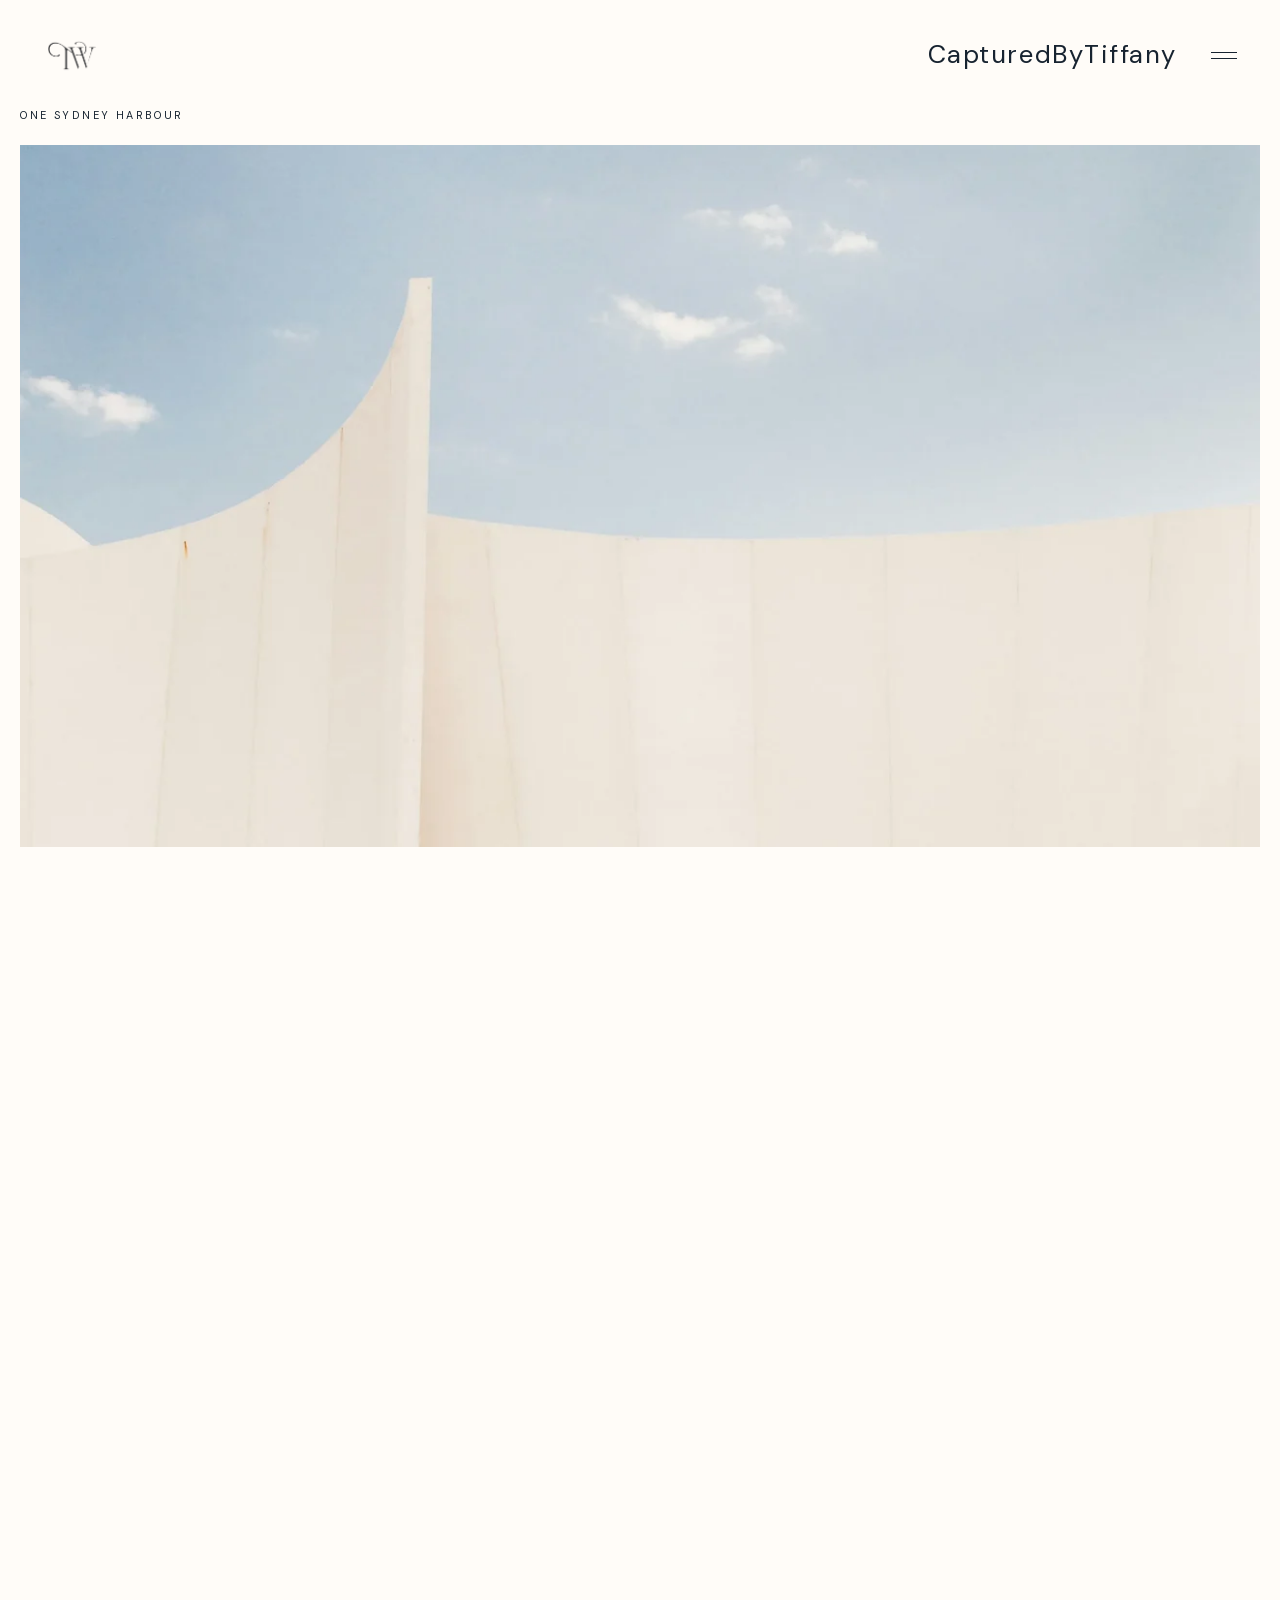
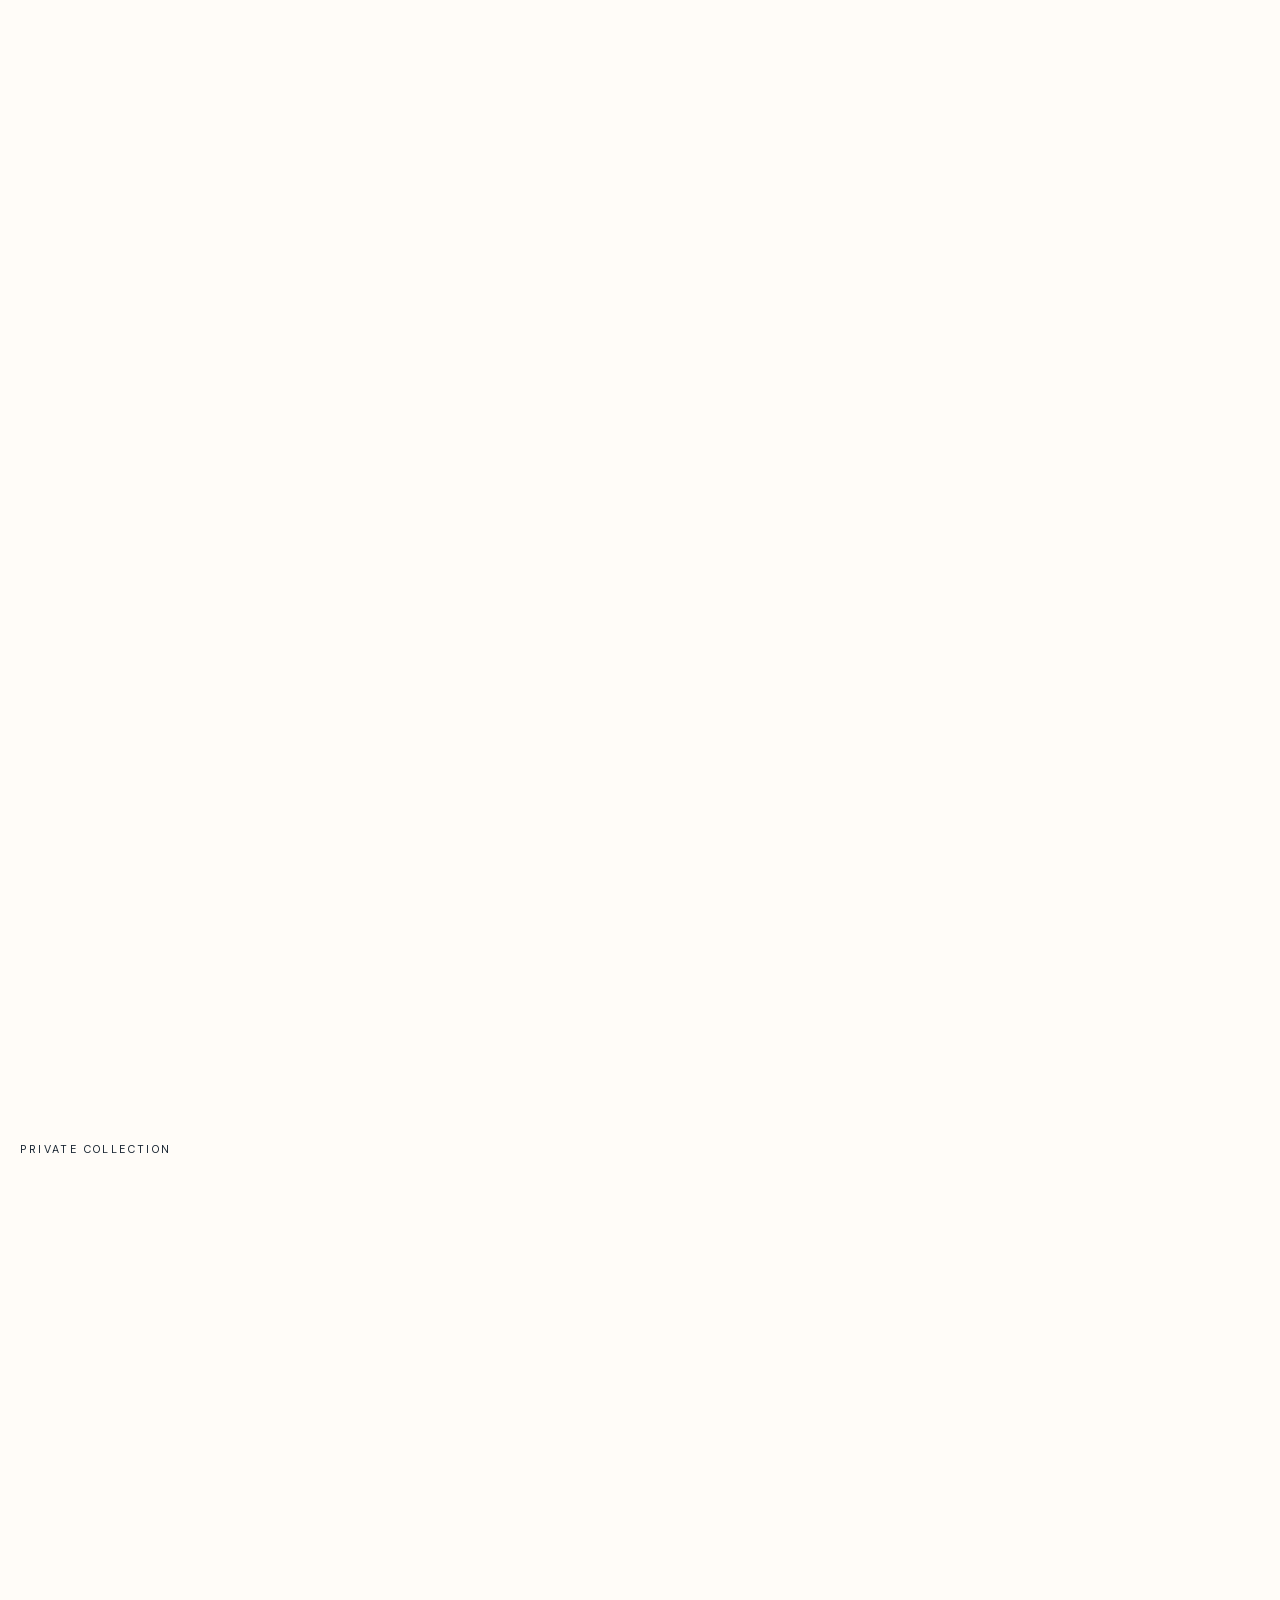
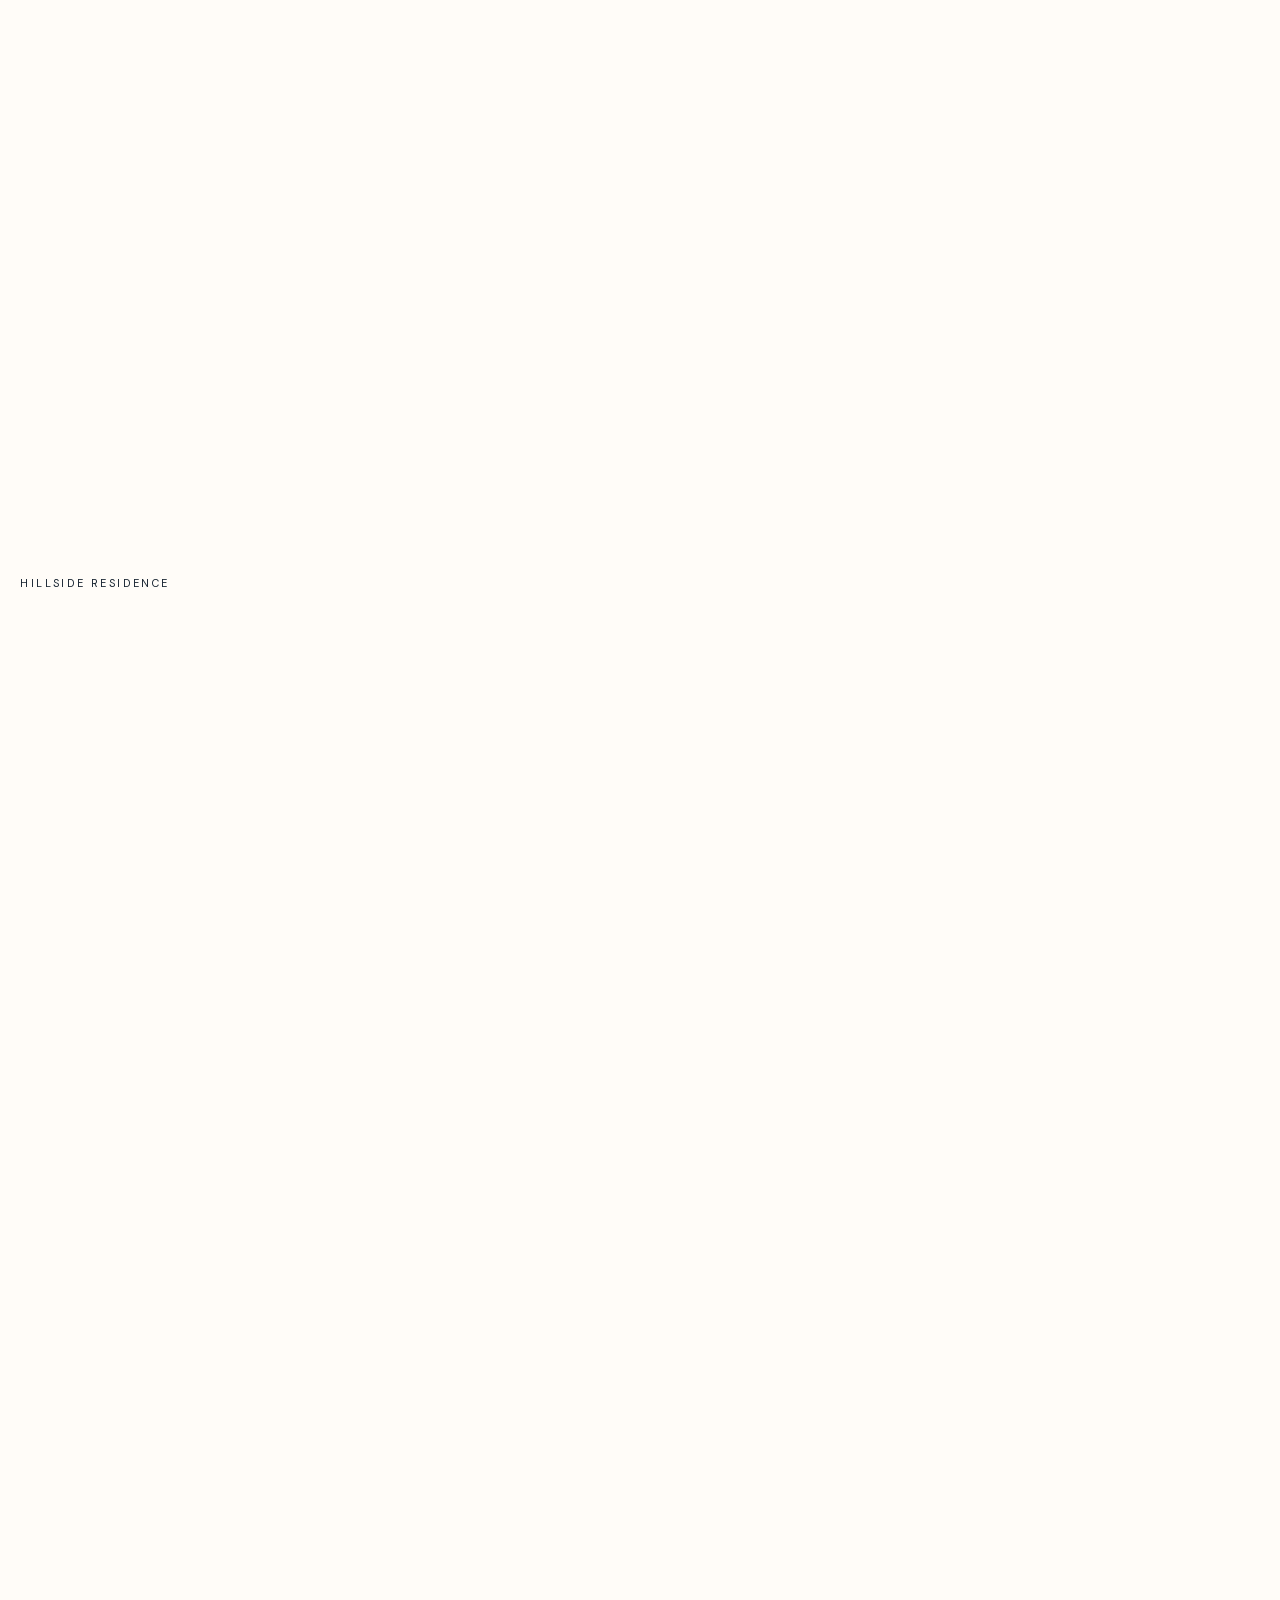
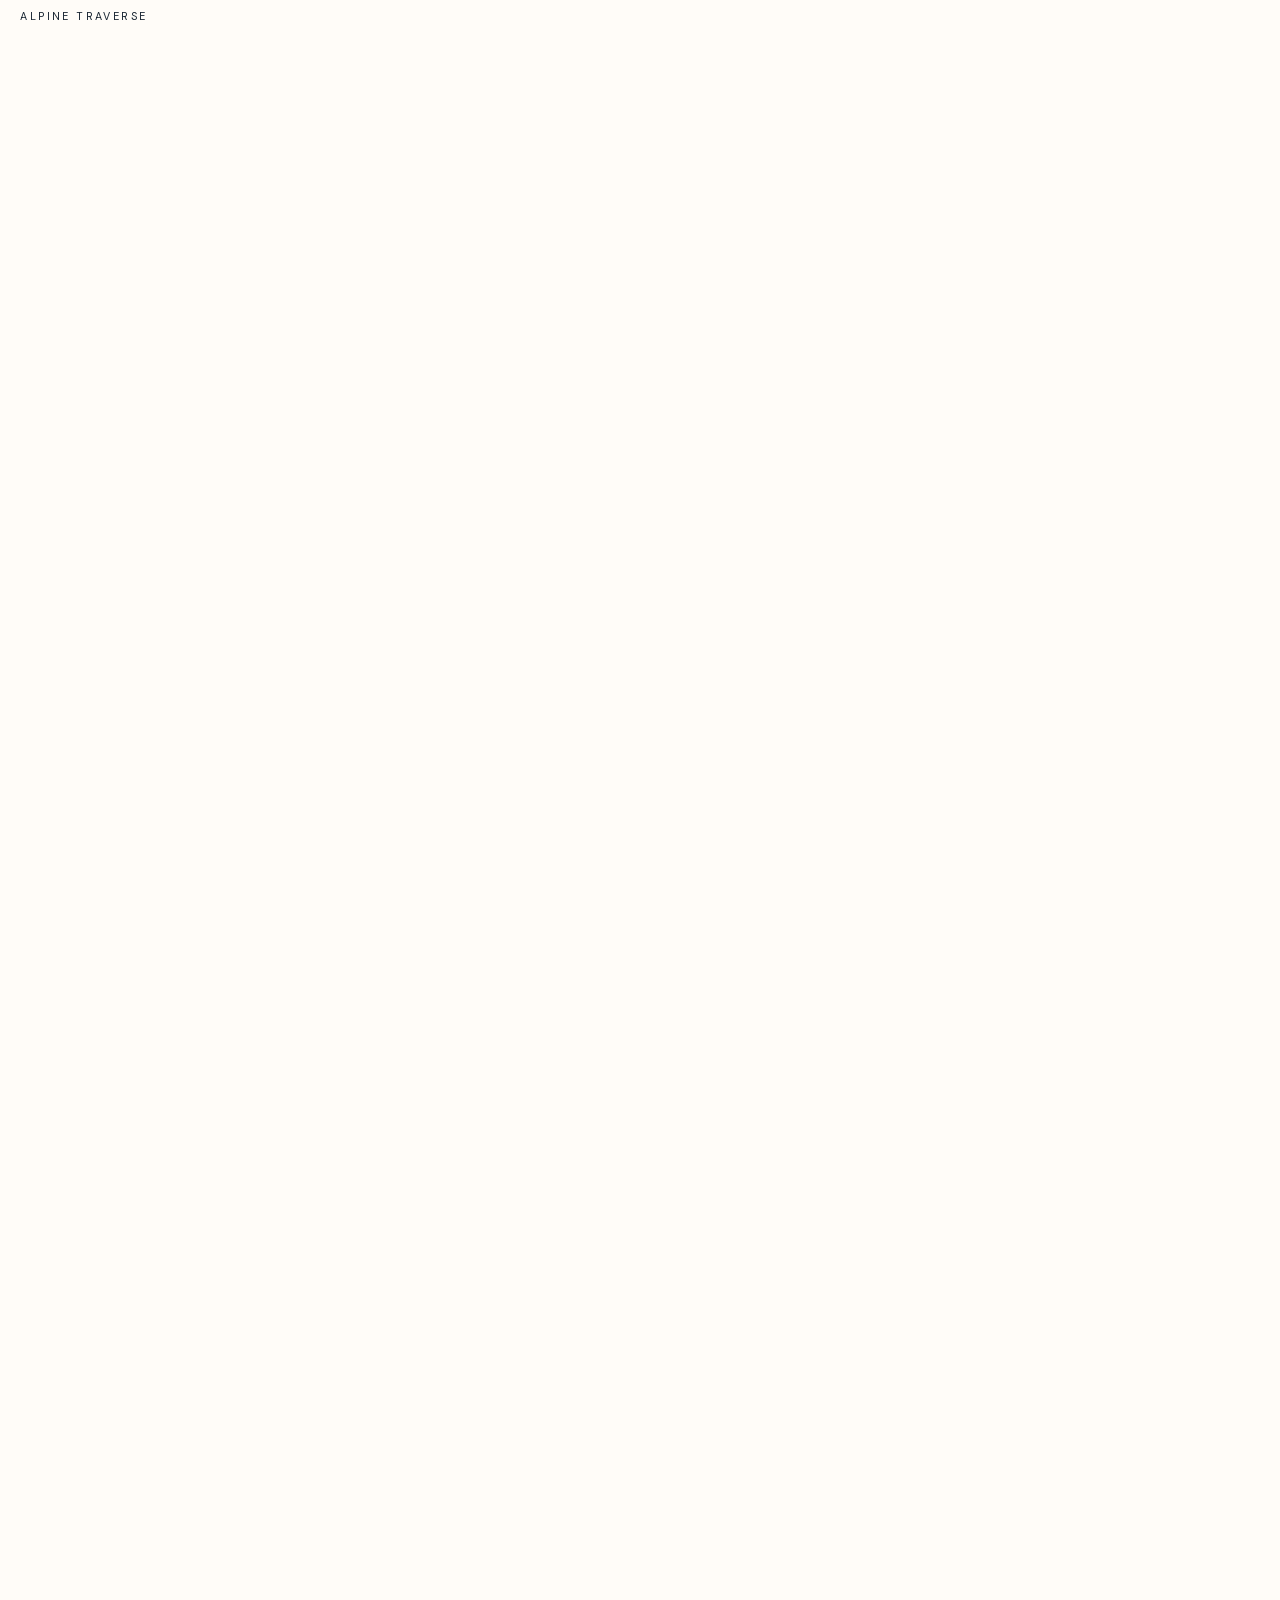
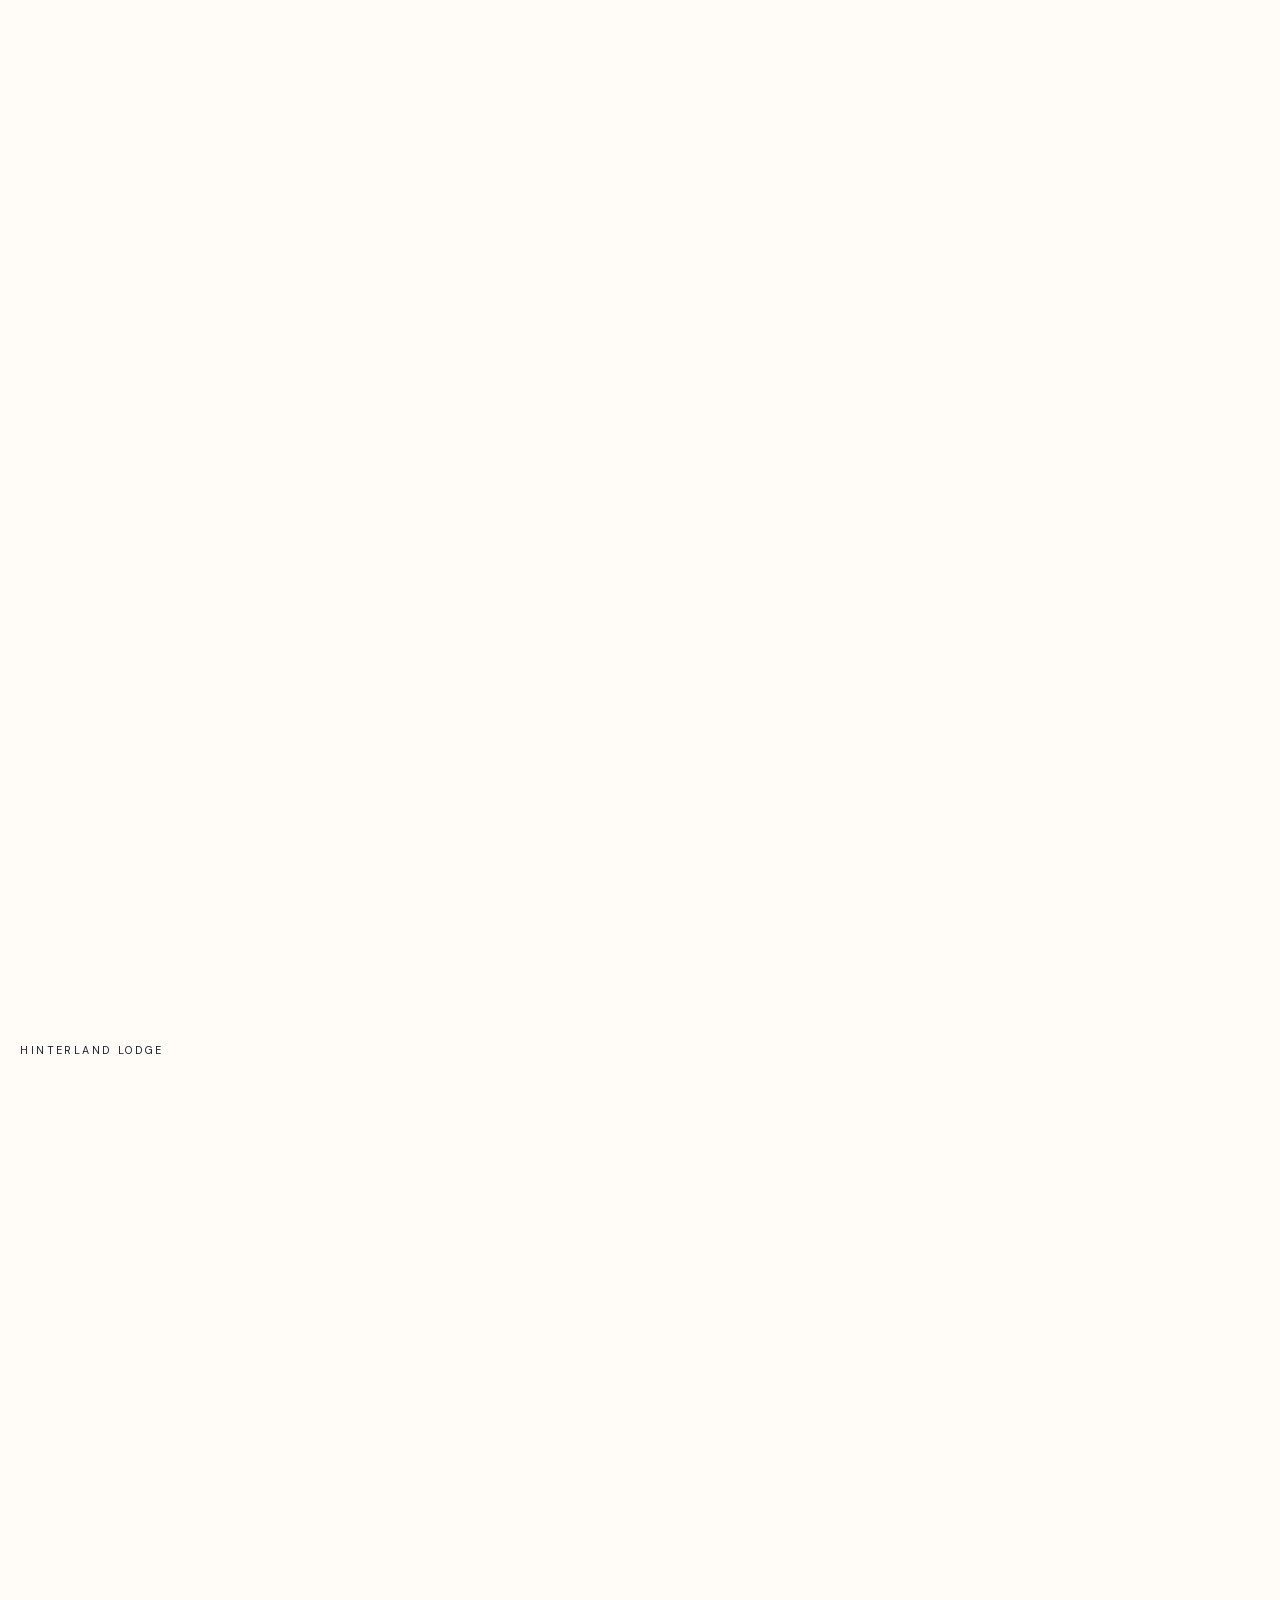
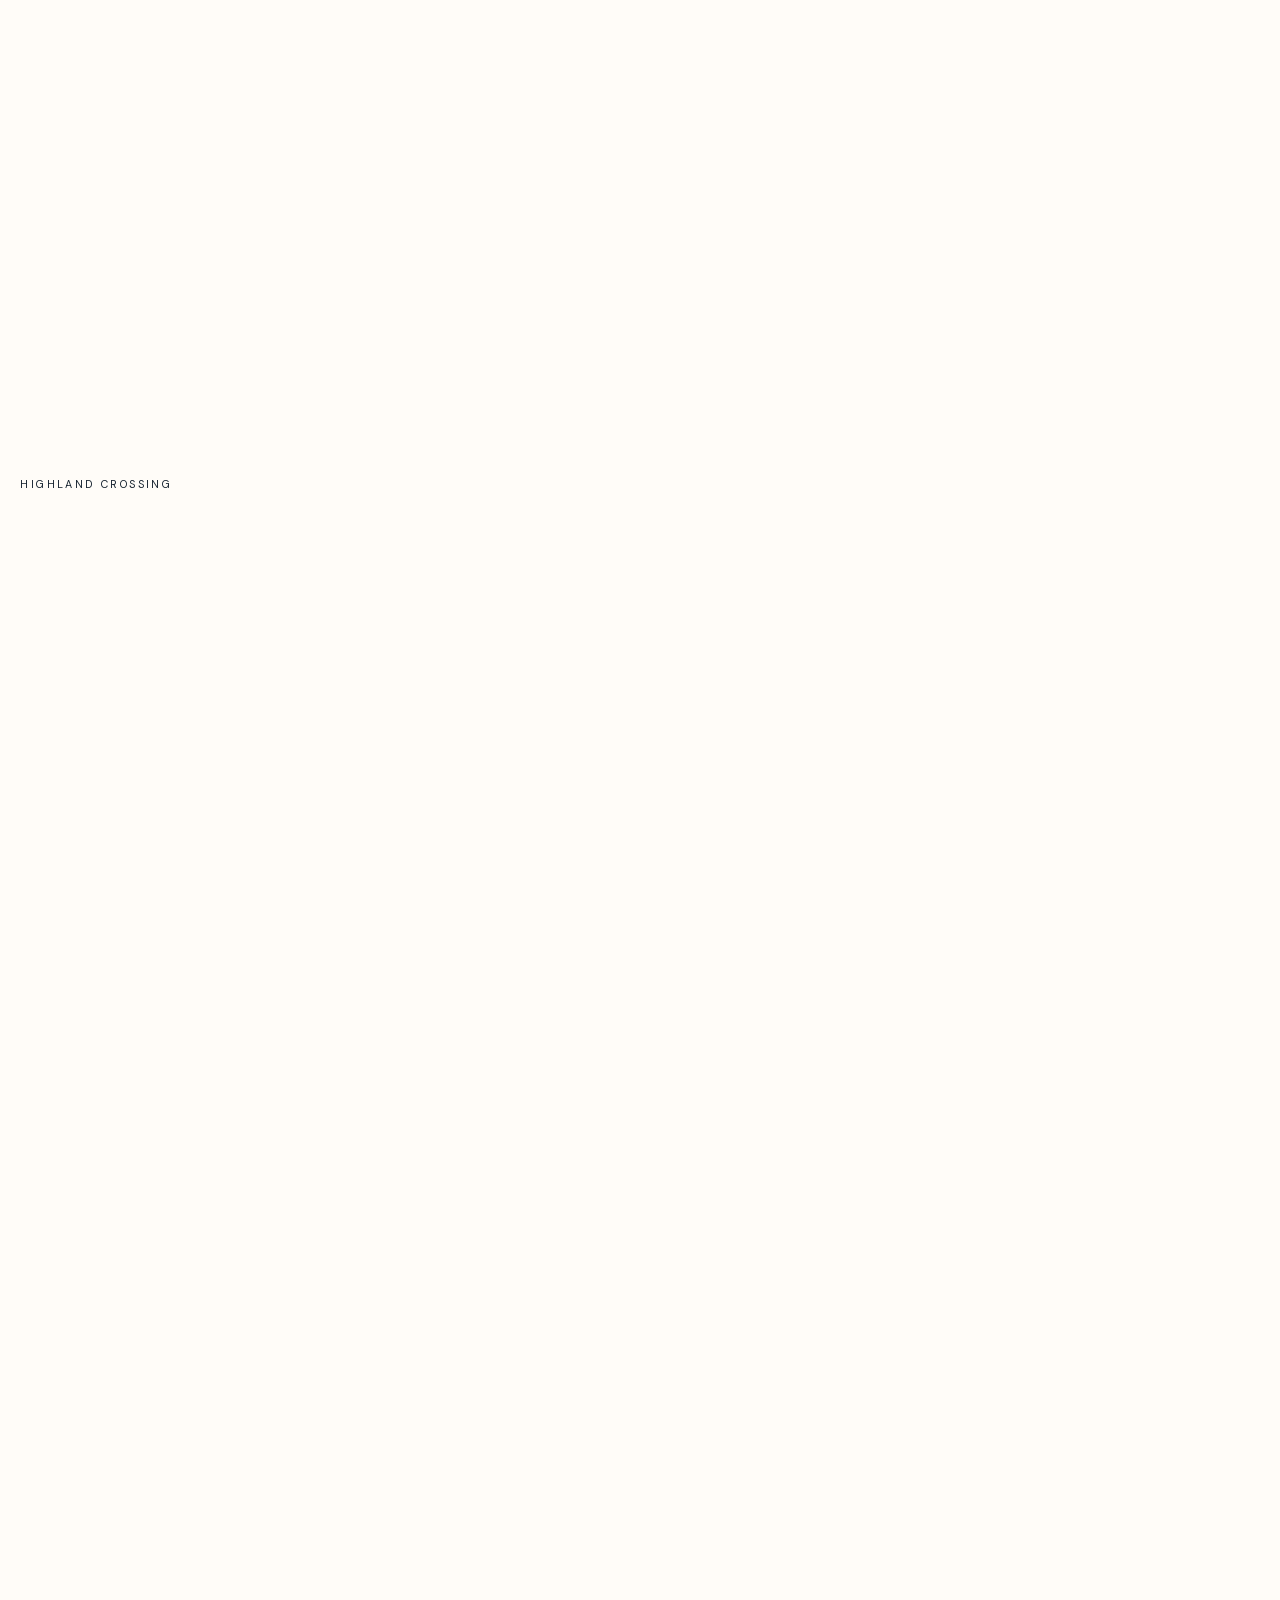
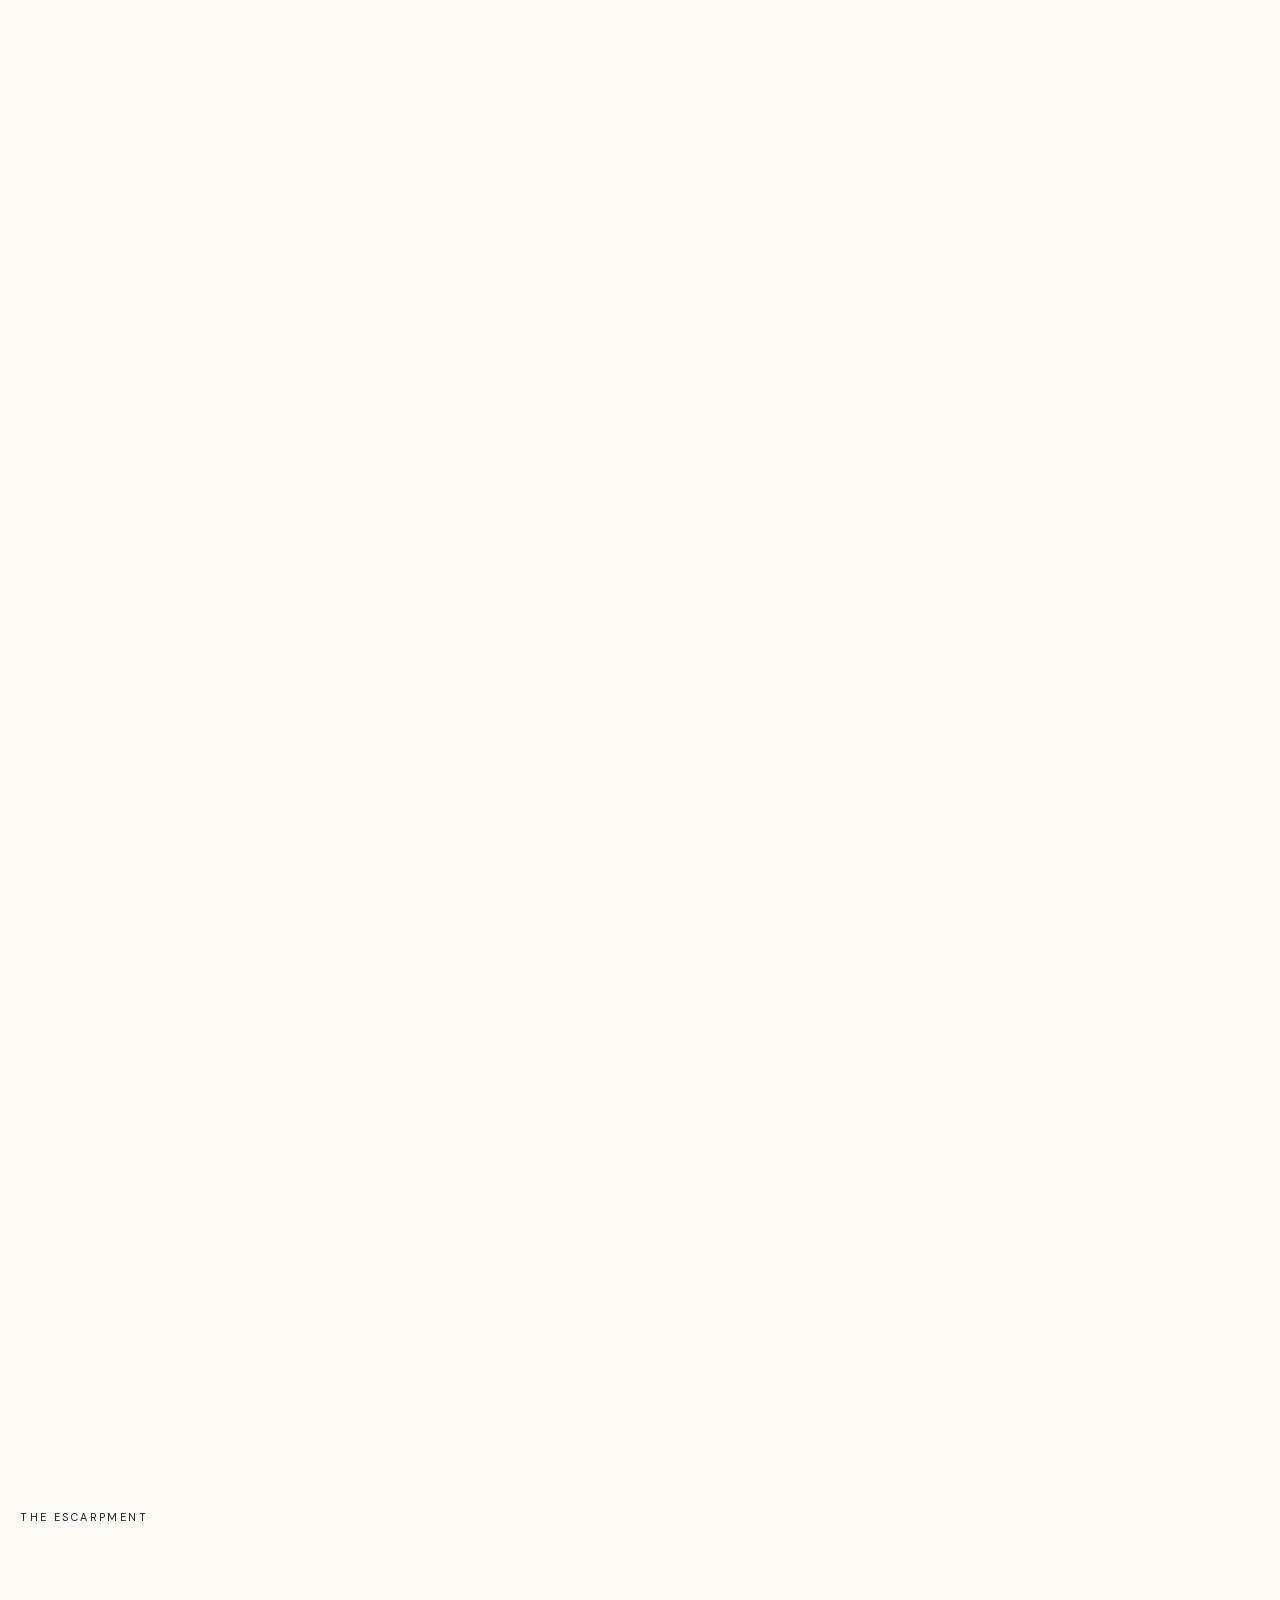
==== commit f0a5d08f: "One face: DM Sans everywhere Every word on both pages now sets in DM Sans — masthead, corner wordmar" ====
--- a/projects/index.html
+++ b/projects/index.html
@@ -45,7 +45,7 @@
 	     states only apply when JS is actually there to reveal them -->
 	<script>document.documentElement.className = 'js';</script>
 
-	<!-- Favicon: the letter C in Cormorant Garamond, the wordmark's face. Rendered
+	<!-- Favicon: the letter C in DM Sans, the page's own face. Rendered
 	     from the TTF to raster — an SVG favicon cannot rely on a web font.
 	     Relative paths, so they resolve under the GitHub Pages project path
 	     (/capturedbytiffany/) as well as at the root of a custom domain. -->
@@ -53,11 +53,10 @@
 	<link rel="icon" type="image/png" href="../favicon-32.png" sizes="32x32">
 	<link rel="apple-touch-icon" href="../apple-touch-icon.png">
 
-	<!-- Same two self-hosted faces as the homepage. crossorigin is required
+	<!-- The same self-hosted face as the homepage. crossorigin is required
 	     even same-origin: fonts always fetch in CORS mode, and a preload
 	     without it doesn't match — it downloads twice. -->
-	<link rel="preload" as="font" type="font/woff2" href="../fonts/cormorant-garamond-latin.woff2" crossorigin>
-	<link rel="preload" as="font" type="font/woff2" href="../fonts/source-sans-3-latin.woff2" crossorigin>
+	<link rel="preload" as="font" type="font/woff2" href="../fonts/dm-sans-latin.woff2" crossorigin>
 
 	<!-- Shared with the homepage: a visitor arriving from there has both
 	     cached, so this page costs one request -->
--- a/style.css
+++ b/style.css
@@ -50,30 +50,27 @@
 	   drawn in it (04 NAV TOGGLE). */
 	--on-photo:      #ECEAE3;
 
-	/* Type — two faces, and which one a thing takes is a question of JOB, not
-	   of size. --font-head is the voice: the hero masthead, the corner
-	   wordmark, the chapter markers, the statement and lede, the project
-	   titles. --font-body is everything read rather than looked at.
-	   Cormorant Garamond's cap height is 0.625 against Tenor Sans's 0.700 and
-	   its x-height 0.386 against 0.500, so every size token below was
-	   RE-DERIVED, not kept: caps ×1.12, lowercase ×1.26. A token moved here
-	   is a token whose face changed — none of them is a taste adjustment. */
-	--font-head: 'Cormorant Garamond', 'Iowan Old Style', Georgia, 'Times New Roman', serif;
-	--font-body: 'Source Sans 3', 'Helvetica Neue', Helvetica, Arial, sans-serif;
-	--logo-size:    clamp(21px, 2.24vw, 40px);    /* corner wordmark — cap parity with the old 19/36 */
+	/* Type — ONE face, everywhere: masthead, wordmark, chapter markers,
+	   statement, copy, captions, credits, form. The page ran on two for a
+	   while, a serif for the voice and a sans for the reading, and every size
+	   token below carries the scar: each one has been re-derived twice, first
+	   for the serif's metrics and then back again.
+
+	   The rule the numbers follow is optical parity, never taste. Capitals
+	   are matched on CAP HEIGHT, lowercase on X-HEIGHT, and a measure is
+	   checked in characters rather than carried across as a `ch` count, since
+	   a ch is the width of a ZERO and every face draws that differently.
+	   DM Sans's cap height is 0.700 — the same as the Tenor Sans this site
+	   opened with — which is why several tokens here are back at the values
+	   they started from. */
+	--font: 'DM Sans', 'Helvetica Neue', Helvetica, Arial, sans-serif;
+	--logo-size:    clamp(19px, 2vw, 36px);       /* corner wordmark */
 	--nav-size:     clamp(1.75rem, 5.2vw, 3.5rem);
 	--cap-size:     clamp(0.68rem, 1.05vw, 0.85rem);
 	--credit-size:  clamp(0.56rem, 0.72vw, 0.68rem);
 	--spec-size:    clamp(0.5rem, 0.6vw, 0.58rem);
-	--chapter-size: clamp(0.70rem, 0.95vw, 0.88rem);
+	--chapter-size: clamp(0.62rem, 0.85vw, 0.78rem);
 	--about-size:   clamp(0.95rem, 1.5vw, 1.2rem);
-
-	/* The statement and the enquiry's lede — the two places the head face
-	   speaks in sentences rather than in labels. Their own token because they
-	   are no longer set as body copy: a serif at the body's size, with a
-	   0.386 x-height, reads a full step smaller than the paragraph beside it,
-	   so it has to be set larger to weigh the same. */
-	--statement-size: clamp(1.2rem, 1.9vw, 1.5rem);
 
 	/* The enquiry form's own two sizes (11 CONTACT). The form is the one
 	   place on the page a visitor has to read and type rather than look, so
@@ -88,16 +85,22 @@
 	/* Hero masthead (06 HERO). cqi is 1% of the TYPE COLUMN's width — that
 	   column is the size container — so the name is measured against its own
 	   box: half the window on a landscape screen, all of it on a phone, from
-	   one token. CAPTURED is the widest line: in Cormorant Garamond 4.760em of
-	   capitals plus eight 0.16em tracks, 6.040em — a narrower face, so the
-	   token goes UP to hold the same optical size, and the tracking with it.
-	   At 13cqi it fills 79% of the column, leaving the rest as air before the
-	   gap. The vh term only bites on short windows (844×390 and below), where
-	   it hands height back to the photograph; the rem cap stops a 2560px
-	   column from shouting. Browsers without container units fall back to
-	   inherited 16px type — plain, but it fits. */
-	--mark-size: min(13cqi, 13vh, 10rem);
-	--tag-size:  clamp(0.68rem, 1.9cqi, 0.9rem);
+	   one token. "Captured" is the widest line, and the token is whatever
+	   holds its ink across 82% of the column: 4.658em of it in DM Sans
+	   against the 3.993em the serif before it measured, so the number comes
+	   DOWN by 0.857 — a wider face needs fewer points to fill the same
+	   width. The vh term only bites on short windows (a landscape phone,
+	   844×390), where it hands height back to the photograph; the rem cap
+	   stops a 2560px column from shouting. Browsers without container units
+	   fall back to inherited 16px type — plain, but it fits. */
+	--mark-size: min(17.6cqi, 15.4vh, 13.5rem);
+	/* Mixed case too, and lowercase reads by its x-height: at the old size the
+	   line would have dropped a third of its apparent weight under a masthead
+	   that just gained some. A fifth back is enough to hold it — not the full
+	   1.39 of true optical parity (the body face's cap height over its
+	   x-height), which would set it as a paragraph rather than as the fields
+	   line it is. */
+	--tag-size:  clamp(0.8rem, 2.25cqi, 1.06rem);
 	--hero-step: clamp(16px, 2.6cqi, 34px);       /* the type column's one vertical step */
 
 	/* Clients strip (07 CLIENTS). Five 20vw slots make one pass exactly one
@@ -163,36 +166,26 @@
    02  RESET & BASE
    ========================================================================== */
 
-/* Both faces self-hosted — the latin subsets Google Fonts serves, no
+/* One face, self-hosted — the latin subset Google Fonts serves, no
    render-blocking third-party stylesheet and no extra connections. swap, as
-   before. Licences: fonts/cormorant-garamond-OFL.txt, fonts/source-sans-3-OFL.txt
-
-   Both files are VARIABLE, and the weight RANGE in each declaration is
-   load-bearing rather than decorative: Cormorant Garamond's variable file
-   defaults to 300, so a `font-weight: 400` declaration here would make every
-   400 on the page synthesise from a light master instead of instancing the
-   axis. Declaring 300 700 hands the axis to the browser and 400 is then the
-   real 400. Source Sans 3 carries 200 900 for the same reason — the chapter
-   markers ask for 600 and nothing else does.
-
-   Source Sans 3 stands in for Adelle Sans, which is licensed per-domain and
-   not ours to serve. The swap, when the licence is bought, is this block and
-   the --font-body token. */
+   before. Licence: fonts/dm-sans-OFL.txt
+
+   The STATIC 400, not the variable file: 400 is the only weight anything on
+   this page is set in, and the two-axis variable file is 62,556 bytes
+   against this one's 14,124 — 48KB for an optical-size axis nobody is asking
+   for. Nothing may ask for a 600 while this file is the one being served:
+   the browser would answer with a synthesised bold, which is a smeared 400.
+   Take the variable file instead, and say so here.
+
+   DM Sans stands in for Adelle Sans, which is licensed per-domain and not
+   ours to serve. The swap, when the licence is bought, is this block and the
+   --font token. */
 @font-face {
-	font-family: 'Cormorant Garamond';
+	font-family: 'DM Sans';
 	font-style: normal;
-	font-weight: 300 700;
+	font-weight: 400;
 	font-display: swap;
-	src: url('fonts/cormorant-garamond-latin.woff2') format('woff2');
-	unicode-range: U+0000-00FF, U+0131, U+0152-0153, U+02BB-02BC, U+02C6, U+02DA, U+02DC, U+0304, U+0308, U+0329, U+2000-206F, U+20AC, U+2122, U+2191, U+2193, U+2212, U+2215, U+FEFF, U+FFFD;
-}
-
-@font-face {
-	font-family: 'Source Sans 3';
-	font-style: normal;
-	font-weight: 200 900;
-	font-display: swap;
-	src: url('fonts/source-sans-3-latin.woff2') format('woff2');
+	src: url('fonts/dm-sans-latin.woff2') format('woff2');
 	unicode-range: U+0000-00FF, U+0131, U+0152-0153, U+02BB-02BC, U+02C6, U+02DA, U+02DC, U+0304, U+0308, U+0329, U+2000-206F, U+20AC, U+2122, U+2191, U+2193, U+2212, U+2215, U+FEFF, U+FFFD;
 }
 
@@ -211,14 +204,13 @@
 	min-height: 100%;
 	background: var(--bg);
 	color: var(--ink);
-	font-family: var(--font-body);
+	font-family: var(--font);
 	font-weight: 400;
 	overflow-x: hidden;
 
-	/* The 0.3px stroke that used to sit here is gone. It existed to give
-	   Tenor Sans a hairline weight at small sizes; on a high-contrast serif
-	   it thickens the thins and closes the counters, which is the opposite of
-	   what it was for. */
+	/* The 0.3px stroke that used to sit here is gone. It existed to give the
+	   site's first face a hairline weight at small sizes, and on a face with
+	   even strokes it only muddies them. */
 	-webkit-font-smoothing: antialiased;
 	-moz-osx-font-smoothing: grayscale;
 	text-rendering: optimizeLegibility;
@@ -234,13 +226,25 @@
 	max-width: 100%;
 }
 
-button {
+/* Form controls are the only elements on the page that do NOT inherit type:
+   left alone, every browser hands them its own system face at its own size,
+   which is how a stray Arial gets into a page that sets one face. Even the
+   visually hidden checkboxes are covered — invisible today, but the next
+   person to un-hide one should not find a different font under it. */
+button,
+input,
+textarea,
+select {
 	background: none;
 	border: none;
 	color: inherit;
 	font: inherit;
 	cursor: pointer;
 }
+
+input,
+textarea,
+select { cursor: auto; }
 
 figure { margin: 0; }
 ul { list-style: none; }
@@ -306,10 +310,6 @@
 }
 
 .brand {
-	/* The head face, like the hero masthead — the two are on screen together
-	   between a third and a half of the way down the page, and one word set
-	   in two faces reads as a bug rather than as a hierarchy. */
-	font-family: var(--font-head);
 	font-size: var(--logo-size);
 	/* Mixed case, so the tracking comes down with it: 0.14em is a CAPS
 	   setting and on lowercase it reads as damage, not as air. */
@@ -564,20 +564,24 @@
 
    The negative right margin pulls back the trailing letter-space that
    tracking adds after the last glyph of every line, so the INK lands flush
-   on the column's edge rather than 0.16em short of it. */
+   on the column's edge rather than 0.04em short of it. */
 .hero__mark {
 	margin-top: auto;
-	margin-right: -0.16em;
-	font-family: var(--font-head);
+	margin-right: -0.04em;
 	font-size: var(--mark-size);
 	font-weight: 400;
-	/* Wider than the old 0.14em: capitals in a high-contrast serif need more
-	   air between them than in a sans, or the stems close the counters up. */
-	letter-spacing: 0.16em;
-	text-transform: uppercase;
-	/* 0.9, not 1: a 0.625 cap height in a full line box leaves a visible gap
-	   between the three stacked words that the sans never had. */
-	line-height: 0.9;
+	/* 0.04em. Tracking is what stops CAPITALS closing their counters up;
+	   lowercase letters are drawn to sit close already, and 0.16em on them
+	   reads as damage. No text-transform: the words are cased in the MARKUP,
+	   so the heading a screen reader announces and the one on the page are
+	   the same words. */
+	letter-spacing: 0.04em;
+	/* 0.95: mixed case brings descenders, and the p of "Captured" drops
+	   0.22em below its baseline while the B beneath it rises 0.70em above
+	   its own — 0.92 between them, so 0.95 leaves 0.03em of daylight, and
+	   they are at opposite ends of their lines in any case. Anything looser
+	   sets three lines where the design wants one block. */
+	line-height: 0.95;
 	color: var(--ink);
 }
 
@@ -586,10 +590,12 @@
 .hero__tagline {
 	margin-top: var(--hero-step);
 	margin-bottom: auto;         /* the other half of the centring pair */
-	margin-right: -0.22em;       /* the same trailing-space pull-back */
+	margin-right: -0.1em;        /* the same trailing-space pull-back */
 	font-size: var(--tag-size);
-	letter-spacing: var(--track-wide);
-	text-transform: uppercase;
+	/* 0.1em, not --track-wide's 0.22em: that is the editorial CAPS setting
+	   this line no longer uses. Enough to keep the three fields reading as a
+	   list rather than as a sentence, and no more. */
+	letter-spacing: 0.1em;
 	line-height: 1.9;
 	color: var(--ink-soft);
 }
@@ -711,17 +717,13 @@
 	/* Without this a nav jump lands the heading flush to the viewport edge */
 	scroll-margin-top: clamp(24px, 6vh, 64px);
 
-	font-family: var(--font-head);
 	font-size: var(--chapter-size);
-	/* 600, not 400: at this size, tracked this wide, the head face's thins
-	   disappear on a low-DPI screen. The weight is what keeps the marker a
-	   mark rather than a whisper — and the variable file instances it, so it
-	   costs nothing. */
-	font-weight: 600;
-	/* Lining, not the face's default old-style figures: "01" beside "05" has
-	   to read as a series, and an old-style 0 sits below the baseline while
-	   the 1 stands on it — the pair looks broken rather than lettered. */
-	font-variant-numeric: lining-nums;
+	/* 400, and it must stay 400: the face is served as a single static
+	   weight (02 RESET), so a 600 here would be synthesised rather than
+	   drawn. The serif this replaced needed the extra weight to hold at this
+	   size; a sans does not. Figures are lining by default in this face, so
+	   the numeral and the word sit on one line without asking. */
+	font-weight: 400;
 	letter-spacing: var(--track-wide);
 	text-transform: uppercase;
 	line-height: 1;
@@ -918,24 +920,22 @@
 	padding: 0 var(--inset) clamp(80px, 16vh, 180px);
 }
 
-/* No longer set as the copy below it: the head face is what separates the
-   statement from the paragraph, and the size follows from the face rather
-   than from taste — a 0.386 x-height at the body's size reads a step
-   smaller than the body beside it. 54ch here, not 52: the measure is in
-   `ch`, and the head face's 1ch is 0.477em against the sans's 0.597, so the
-   same 52 would have pulled the line 20% shorter than it was. */
+/* Set as the copy below it — same face, same size, same leading — and
+   separated from it by weight of INK, position and measure rather than by
+   size: full ink against the paragraph's 0.83, centred where the paragraph
+   is ranged left, and a line short enough to read as a statement. It was set
+   a quarter larger while a serif carried it, which is what that serif's
+   0.386 x-height cost; on this face the same apparent size IS the body size.
+
+   46ch, measured in characters rather than carried over as a ch count:
+   DM Sans's zero is 0.684em where the serif's was 0.477, so the same 54
+   would have run this line half as long again. 46 holds 65 characters. */
 .about__statement {
-	font-family: var(--font-head);
-	max-width: 54ch;
+	max-width: 46ch;
 	margin: 0 auto clamp(40px, 7vh, 84px);
 	text-align: center;
-	font-size: var(--statement-size);
-	/* 1.5, not 1.75: a small x-height floats in a tall line box, and the
-	   statement is short enough that the air belongs around it, not in it. */
-	line-height: 1.5;
-	/* Full ink, not 0.83. This is a heading now, and a high-contrast serif
-	   held back to 83% reads as washed rather than as quiet: 15.6:1 against
-	   9.1:1. */
+	font-size: var(--about-size);
+	line-height: 1.75;
 	color: var(--ink);
 	text-wrap: balance;
 }
@@ -952,9 +952,14 @@
 }
 
 .about__body {
-	/* 50ch, not 46: Source Sans 3's 1ch is 0.497em against Tenor Sans's
-	   0.597, so the same number would have set a measure a fifth short of
-	   the 60-75 characters this column is meant to hold. */
+	/* 50ch, not the 46 the old sans needed. `ch` is the width of a ZERO, and
+	   every face draws that differently — DM Sans's is 0.684em where Tenor
+	   Sans's was 0.597 — so this number is re-checked against the page rather
+	   than carried over. Measured on the copy itself: 49-63 characters a
+	   line, 58 on average, which is inside the 60-75 a reading column wants.
+	   (The grid track beside it uses the same 50ch, and resolves it against
+	   the GRID's 16px rather than this column's 19.2px — which is why the
+	   number is the same in both places and the column comes out 547px.) */
 	max-width: 50ch;
 	font-size: var(--about-size);
 	line-height: 1.75;
@@ -1052,17 +1057,15 @@
 	padding: 0 var(--inset);
 }
 
-/* Set as the statement in 10 BEHIND THE LENS is, and for the same reason:
-   it opens a section in the head face rather than reading as the form's
-   first paragraph. 54ch because the measure is in `ch` and the head face's
-   1ch is a fifth narrower. */
+/* Set exactly as the statement in 10 BEHIND THE LENS is, and for the same
+   reason: it opens a section rather than reading as the form's first
+   paragraph. */
 .contact__lede {
-	font-family: var(--font-head);
-	max-width: 54ch;
+	max-width: 46ch;
 	margin: 0 auto clamp(36px, 6vh, 64px);
 	text-align: center;
-	font-size: var(--statement-size);
-	line-height: 1.5;
+	font-size: var(--about-size);
+	line-height: 1.75;
 	color: var(--ink);
 	text-wrap: balance;
 }
@@ -1092,10 +1095,13 @@
 	overflow: hidden;
 }
 
+/* 0.35em, not 0.7: the labels are set on the body's 1.75 leading, which
+   already hangs about 0.37em of half-leading under each one. Two gaps
+   stacked put the question a long way from the line that answers it. */
 .field {
 	display: flex;
 	flex-direction: column;
-	gap: 0.7em;
+	gap: 0.35em;
 }
 
 /* The labels are set as the page's body copy, not as the credit marks the
@@ -1147,7 +1153,6 @@
 	background: none;
 	border: none;
 	border-bottom: 1px solid var(--line);
-	font-family: var(--font-body);
 	font-size: var(--field-size);
 	letter-spacing: 0.04em;
 	line-height: 1.6;
@@ -1158,21 +1163,41 @@
 }
 
 .field textarea {
-	/* Not resizable. The drag handle is the only piece of browser furniture
-	   on the page, and it lands on the exact corner the outline needs to hold
-	   unbroken. Nothing is lost by fixing it, because the box is now sized for
-	   the job: about six lines at 1440 and five on a phone, against a
-	   1200-character limit. Past that it scrolls, as any full field does.
-	   px, not em, so the 16px touch bump below can't inflate it. */
+	/* Not resizable, and NOT a fixed height either. The field's only edge is
+	   the rule underneath it, so any empty line between the last word typed
+	   and that rule reads as a gap rather than as room — which is why this
+	   box now sits exactly as close to its rule as Name, Email and Location
+	   do, and grows a line at a time as it is filled (main.js 06 ENQUIRY).
+
+	   The floor is TWO LINES, and it is set here rather than measured in JS:
+	   min-height is what the browser clamps an explicit height against, so
+	   the script can set whatever it likes and never take the box below the
+	   two prompts in the placeholder. (It was measured from the DOM at first
+	   run for one version of this, and WebKit answered 32px — the element had
+	   not settled — which left the box stuck a line short until something was
+	   typed.) The calc is the same three numbers the rule above sets: two
+	   1.6 lines, the padding twice, and the 1px rule, since box-sizing is
+	   border-box. overflow is hidden because the box is always exactly as
+	   tall as its content; a scrollbar would only ever show for the one frame
+	   before it grows. */
 	resize: none;
-	min-height: clamp(148px, 19vh, 176px);
+	overflow: hidden;
+	min-height: calc(3.2em + 2 * clamp(10px, 1.3vh, 13px) + 1px);
 }
 
 /* Was 0.38 on a grey panel; on white that measured 2.3:1 — unreadable, and
-   the location placeholder is real guidance, not decoration. 0.62 is 4.6:1,
-   still four stops lighter than a typed value, so it can't be mistaken. */
+   the placeholders are real guidance, not decoration. 0.62 is 4.5:1, still
+   four stops lighter than a typed value, so it can't be mistaken for one.
+
+   The message's placeholder is two bulleted lines, carried in the
+   attribute's own newlines, and title case so each prompt reads as a heading
+   for what goes there. Its leading is tightened here so the pair sits as a
+   list rather than as two paragraphs: the typed text keeps the field's 1.6,
+   which is what an answer should be set on. */
 .field input::placeholder,
 .field textarea::placeholder { color: rgba(23, 35, 48, 0.62); }
+
+.field textarea::placeholder { line-height: 1.45; }
 
 /* NOTHING on hover and nothing on focus. The doubled line that used to sit
    here on both was read as a box opening under the cursor, which is exactly
@@ -1217,6 +1242,17 @@
 	   grid inside pushes it 900px wide in a 716px form */
 	min-width: 0;
 }
+
+/* One chip group straight after another: the group above ends in chips whose
+   bottom padding is HIT AREA, not air — 13px of invisible white stacked on
+   the form's own gap, which put 39.5px between the last option and the next
+   question where every other pair of parts has 29. Pull back exactly that
+   padding and the two questions sit on the form's rhythm again. It is the
+   chips' own token, so the two can never drift apart. */
+.enquiry__block + .enquiry__block {
+	margin-top: calc(-1 * clamp(11px, 1.45vh, 14px));
+}
+
 
 /* --- tick boxes --------------------------------------------------------- */
 
@@ -1268,6 +1304,10 @@
 	   (WCAG 1.4.1) and never reflows, which a weight change would. */
 	color: var(--ink-dim);
 	cursor: pointer;
+	/* These words are a control, not copy: dragging across them should tick
+	   what is under the cursor, not paint a selection over the group. */
+	-webkit-user-select: none;
+	user-select: none;
 	transition: color var(--dur-fast) var(--ease);
 }
 
@@ -1309,7 +1349,7 @@
 	display: flex;
 }
 
-/* CHOSEN. No fill, in either group: the tick appears and the word comes up
+/* CHOSEN. No fill, in either group: the mark appears and the word comes up
    to full ink. */
 .ticks input:checked + label { color: var(--ink); }
 
@@ -1317,6 +1357,12 @@
 	opacity: 1;
 	transform: rotate(-45deg) scale(1);
 }
+
+/* Both groups are radios (index.html) and both are drawn as a square with a
+   tick. The usual reason to round a radio is that it behaves differently
+   from the checkbox beside it — here there is no checkbox to tell it apart
+   from: every group in this form takes exactly one answer, so one shape says
+   so, consistently. */
 
 /* Hover BRIGHTENS rather than drawing a line. The line is gone everywhere in
    this form, and an opacity fade would take an unticked label from 5.3:1 to
@@ -1388,32 +1434,74 @@
 .enquiry__send {
 	display: flex;
 	flex-direction: column;
+	/* The button is sized to its own words and sits centred under the form,
+	   as the status line under it does. */
 	align-items: center;
 	gap: 1.2em;
-	margin-top: clamp(8px, 1.5vh, 16px);
-}
-
-/* The one control here that is not a choice but an action, so it is the one
-   solid: everything around it is a single line, and that is what makes this
-   read as the end of the form. */
+	/* The form's own gap and the last chips' bottom padding already put 40px
+	   above this; the button wants to be clear of the questions, not exiled
+	   from them, so this adds the last 10-20 and no more. Measured 50px at
+	   1440 from the last option's ink to the top of the block. */
+	margin-top: clamp(10px, 1.6vh, 20px);
+}
+
+/* The one control here that is not a choice but an action — and it is drawn
+   in the same single line as everything above it rather than filled. A solid
+   block was the one thing on this page that shouted; the line says the same
+   thing quietly, and the arrow beside the word says which way it goes.
+
+   Sized to its own words, not to the column: full width read as a bar rather
+   than as a button. The line is an INSET shadow, not a border, so it cannot
+   add a pixel to the box and nothing shifts when the arrow moves inside it. */
 .button {
-	padding: clamp(16px, 2.1vh, 21px) clamp(39px, 5.75vw, 62px);
-	background: var(--line);
+	display: inline-flex;
+	align-items: center;
+	justify-content: center;
+	gap: 1.1em;
+	padding: clamp(16px, 2.1vh, 21px) clamp(34px, 5vw, 54px);
+	background: none;
 	border: none;
-	font-family: var(--font-body);
+	box-shadow: inset 0 0 0 1px var(--line);
 	font-size: var(--tick-size);
 	/* No transform: the word in the markup IS the word on the button, and
 	   lowercase at 0.22em falls apart — 0.12em is enough to hold the block
 	   together without shouting. */
 	letter-spacing: 0.12em;
 	line-height: 1;
-	color: var(--bg);            /* 20.5:1 */
+	color: var(--ink);           /* 15.6:1 */
 	cursor: pointer;
-	transition: opacity var(--dur) var(--ease);
-}
-
+}
+
+/* The arrow: a rule and a corner, drawn the way the tick is drawn, in
+   currentColor so it turns over with the type. A glyph would have meant
+   shipping U+2192, which the latin subset does not carry. */
+.button__arrow {
+	position: relative;
+	flex: none;
+	width: 1.7em;
+	height: 1px;
+	background: currentColor;
+	transition: transform var(--dur-fast) var(--ease);
+}
+
+.button__arrow::after {
+	content: '';
+	position: absolute;
+	right: 0;
+	top: 50%;
+	width: 0.42em;
+	height: 0.42em;
+	border-top: 1px solid currentColor;
+	border-right: 1px solid currentColor;
+	transform: translateY(-50%) rotate(45deg);
+}
+
+/* Hover is the arrow, and only the arrow: it moves the way the page is about
+   to. Nothing fades, nothing fills, nothing resizes — the button is already
+   drawn the way the rest of the form is drawn, and the one thing worth
+   saying on hover is which direction this goes in. */
 @media (hover: hover) and (pointer: fine) {
-	.button:hover { opacity: var(--hover-alpha); }
+	.button:hover .button__arrow { transform: translateX(0.4em); }
 }
 
 .enquiry__status {
@@ -1488,12 +1576,10 @@
 
 .project__title {
 	padding: clamp(40px, 7vh, 90px) var(--inset) clamp(18px, 2.6vh, 34px);
-	/* Set as the homepage's chapter markers are — same face, same weight,
-	   same figures — because that is what they are on this page. */
-	font-family: var(--font-head);
+	/* Set as the homepage's chapter markers are, because that is what they
+	   are on this page. */
 	font-size: var(--chapter-size);
-	font-weight: 600;
-	font-variant-numeric: lining-nums;
+	font-weight: 400;
 	letter-spacing: var(--track-wide);
 	text-transform: uppercase;
 	line-height: 1;
@@ -1641,10 +1727,8 @@
 		--cap-size:  clamp(0.62rem, 2.5vw, 0.78rem);
 
 		/* The corner name, the logo and the hamburger must all fit a 320px
-		   phone. Same cap parity as the desktop token (×1.12), and mixed case
-		   is narrower than the capitals this replaced, so the fit improves.
-		   Back to the desktop floor from ~414px up. */
-		--logo-size: clamp(16px, 5.15vw, 21px);
+		   phone. Back to the desktop floor from ~414px up. */
+		--logo-size: clamp(14px, 4.6vw, 19px);
 
 		/* Taller band: the project line stacks to two lines and the three
 		   credit columns collapse to one, so the band has more to hold */
@@ -1792,7 +1876,10 @@
 	.nav-list a,
 	.nav-ig,
 	.frame img,
-	.plate {
+	.plate,
+	/* the arrow's slide on hover; its head keeps its own rotate, which is
+	   drawing rather than motion */
+	.button__arrow {
 		transform: none !important;
 	}
 
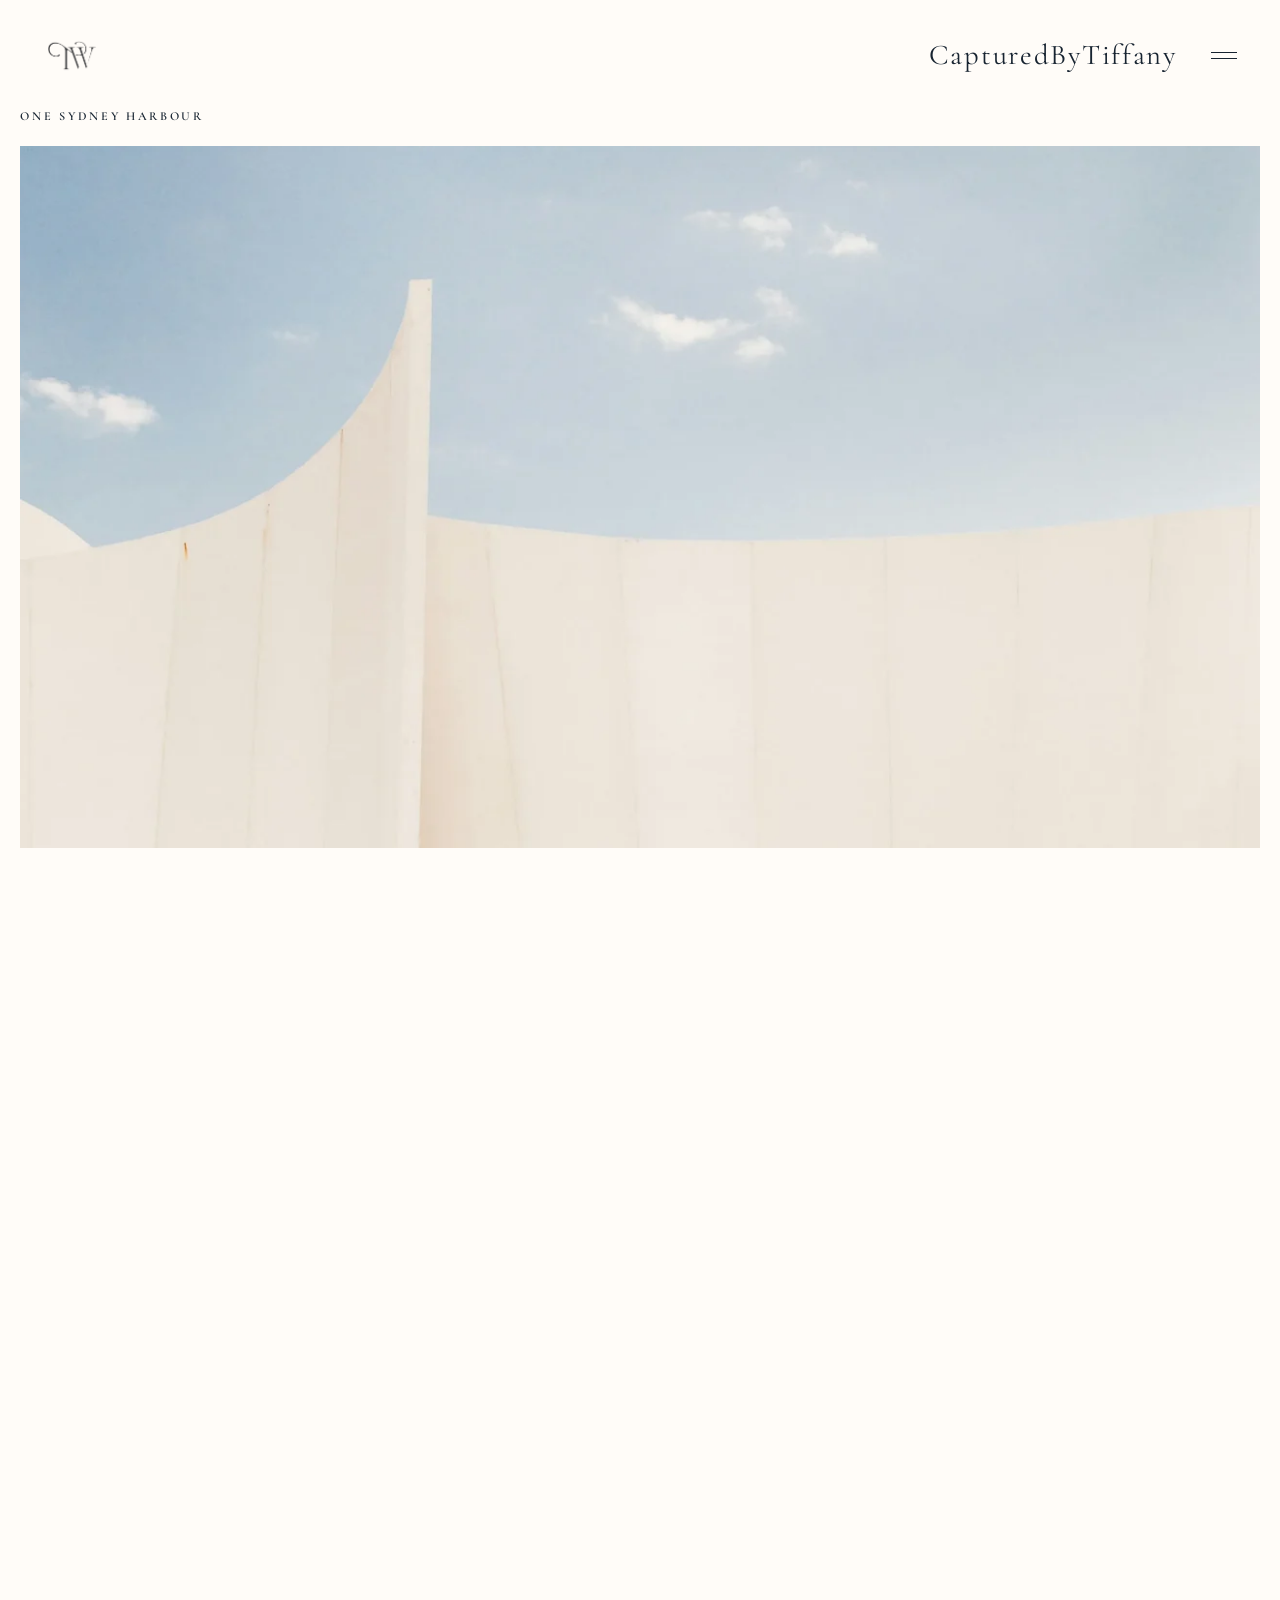
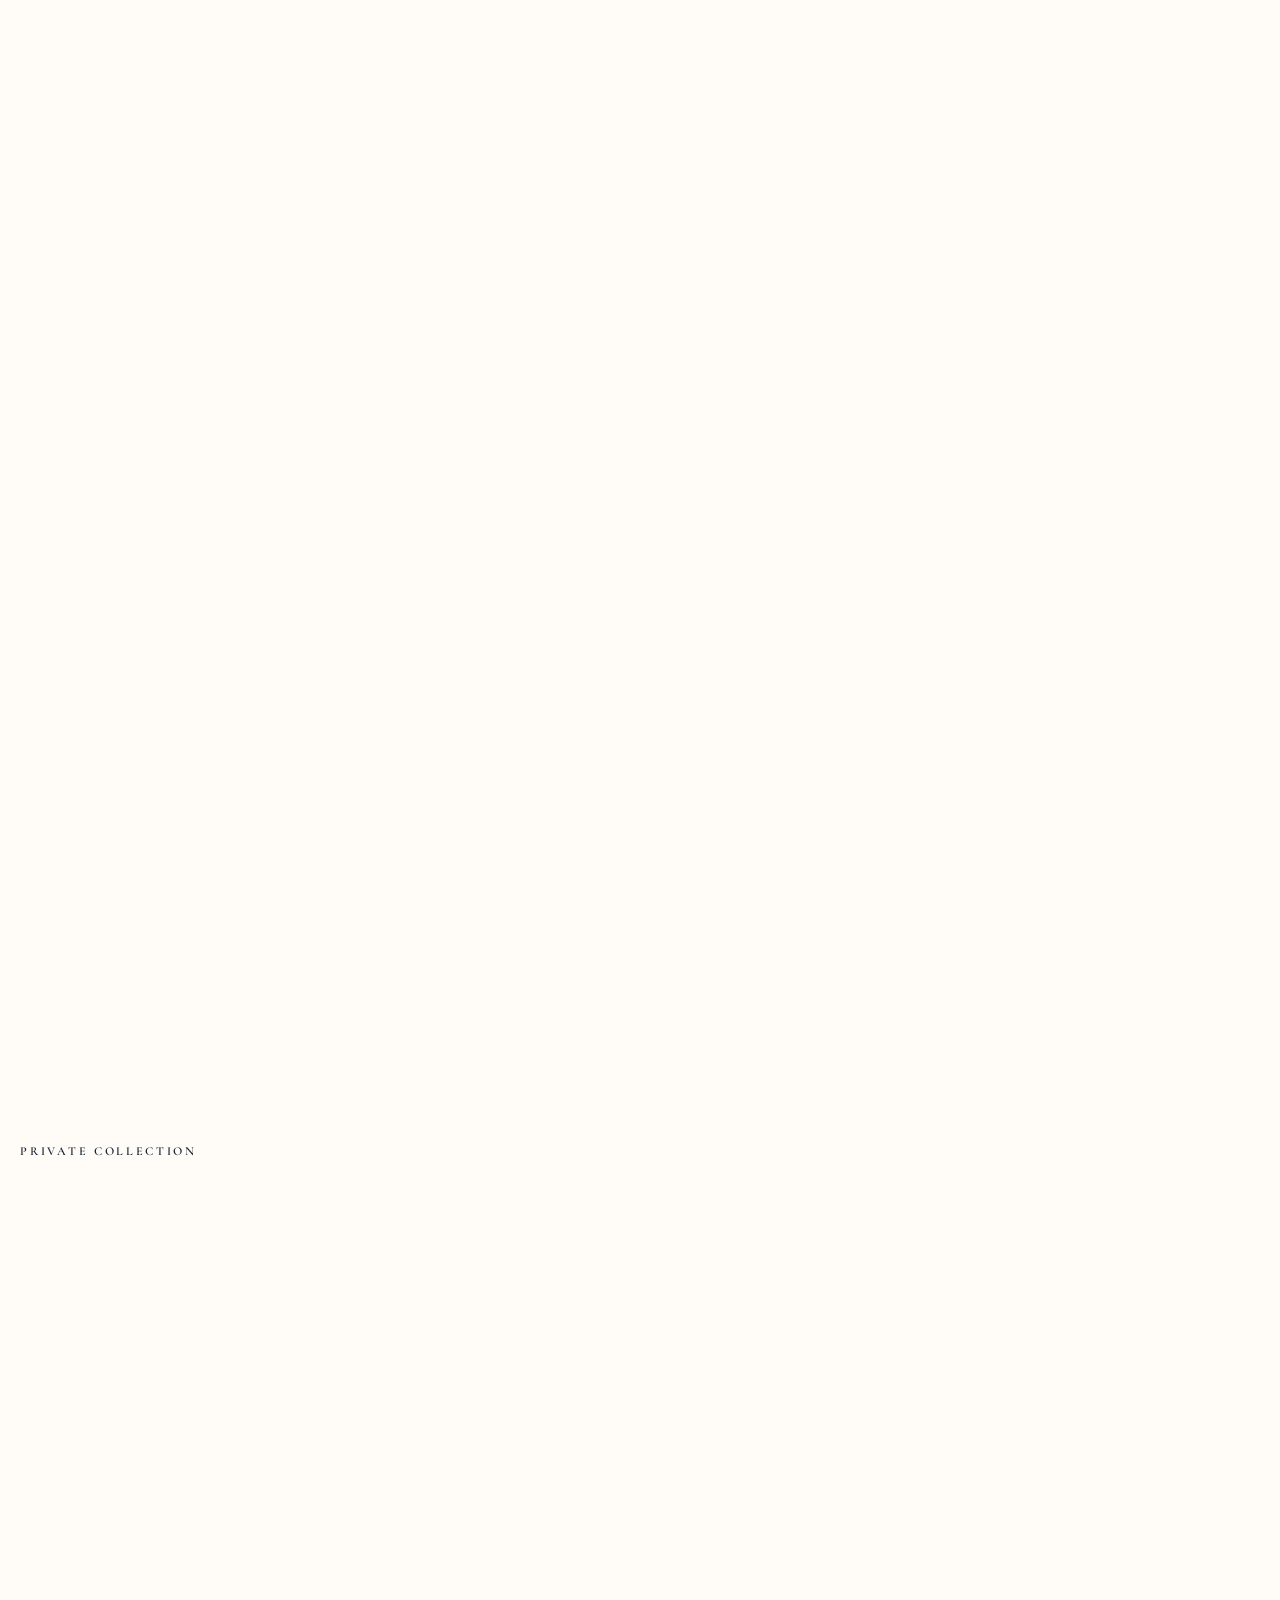
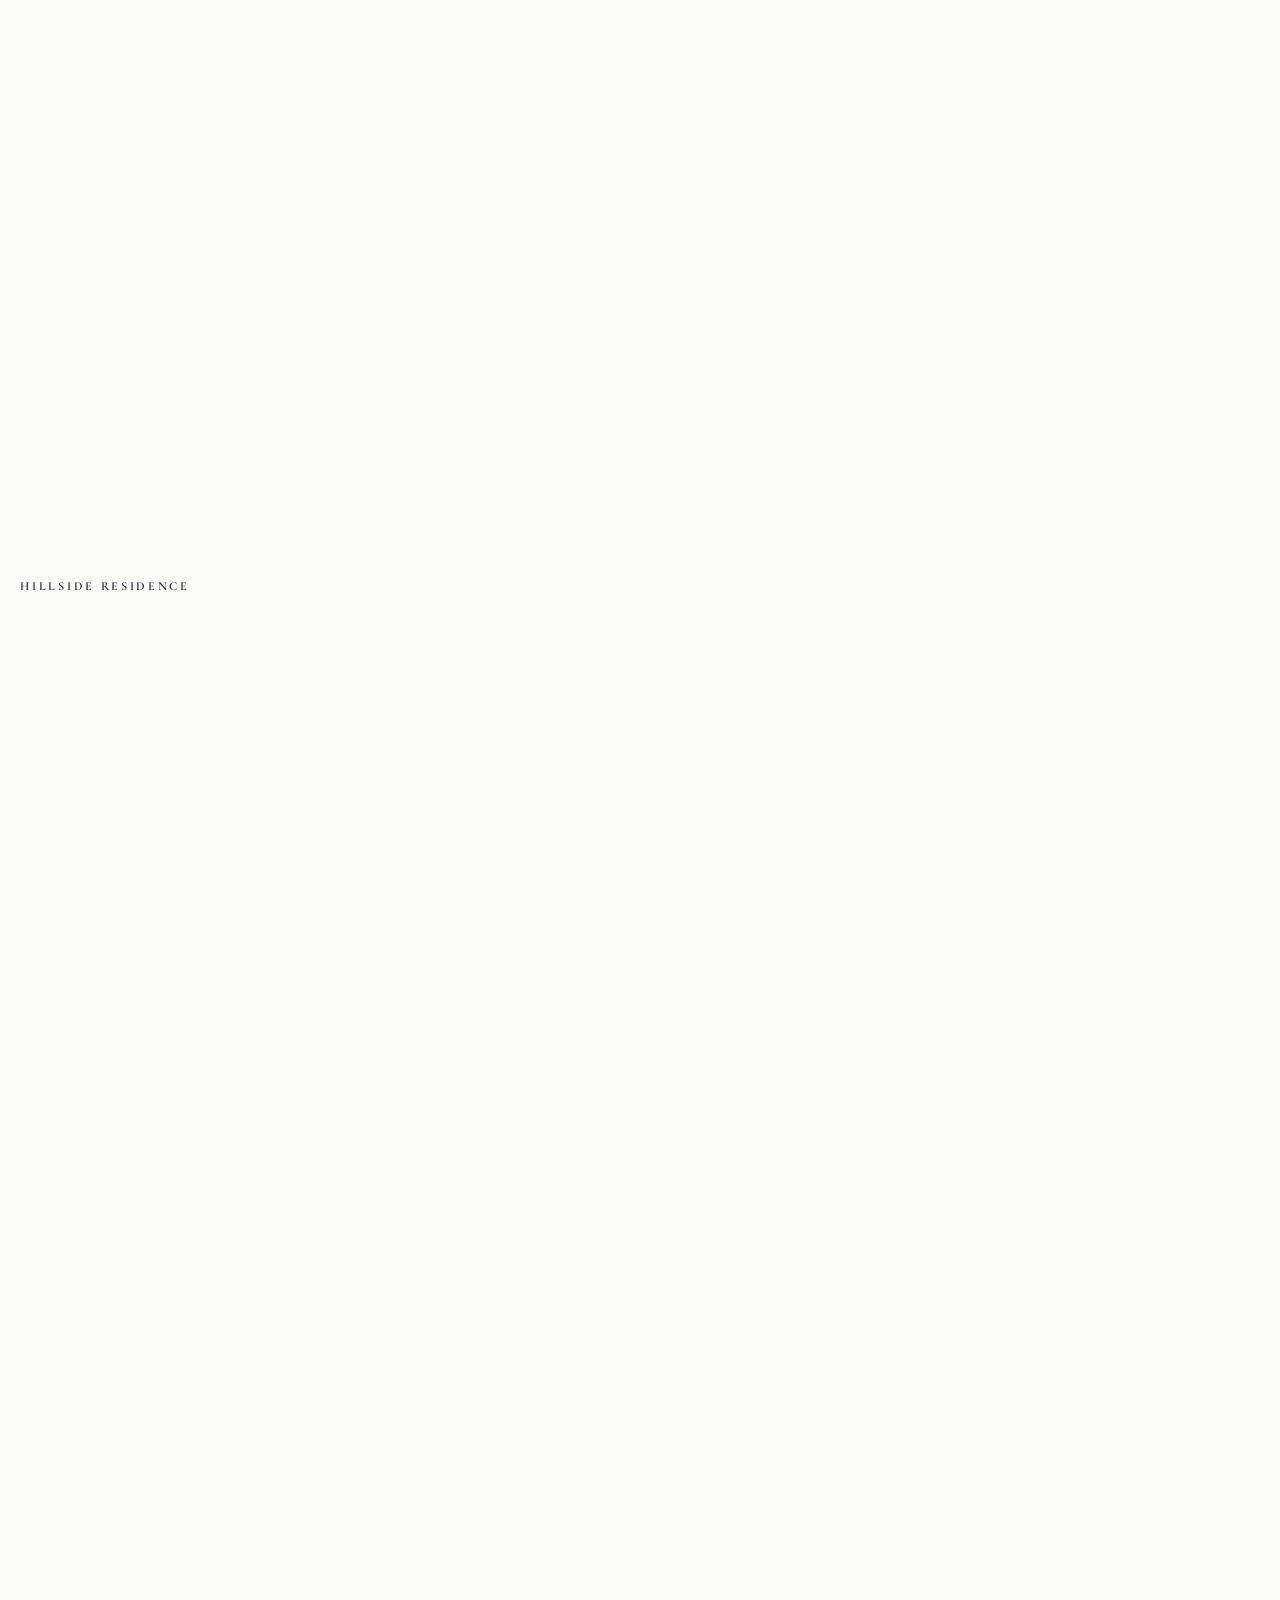
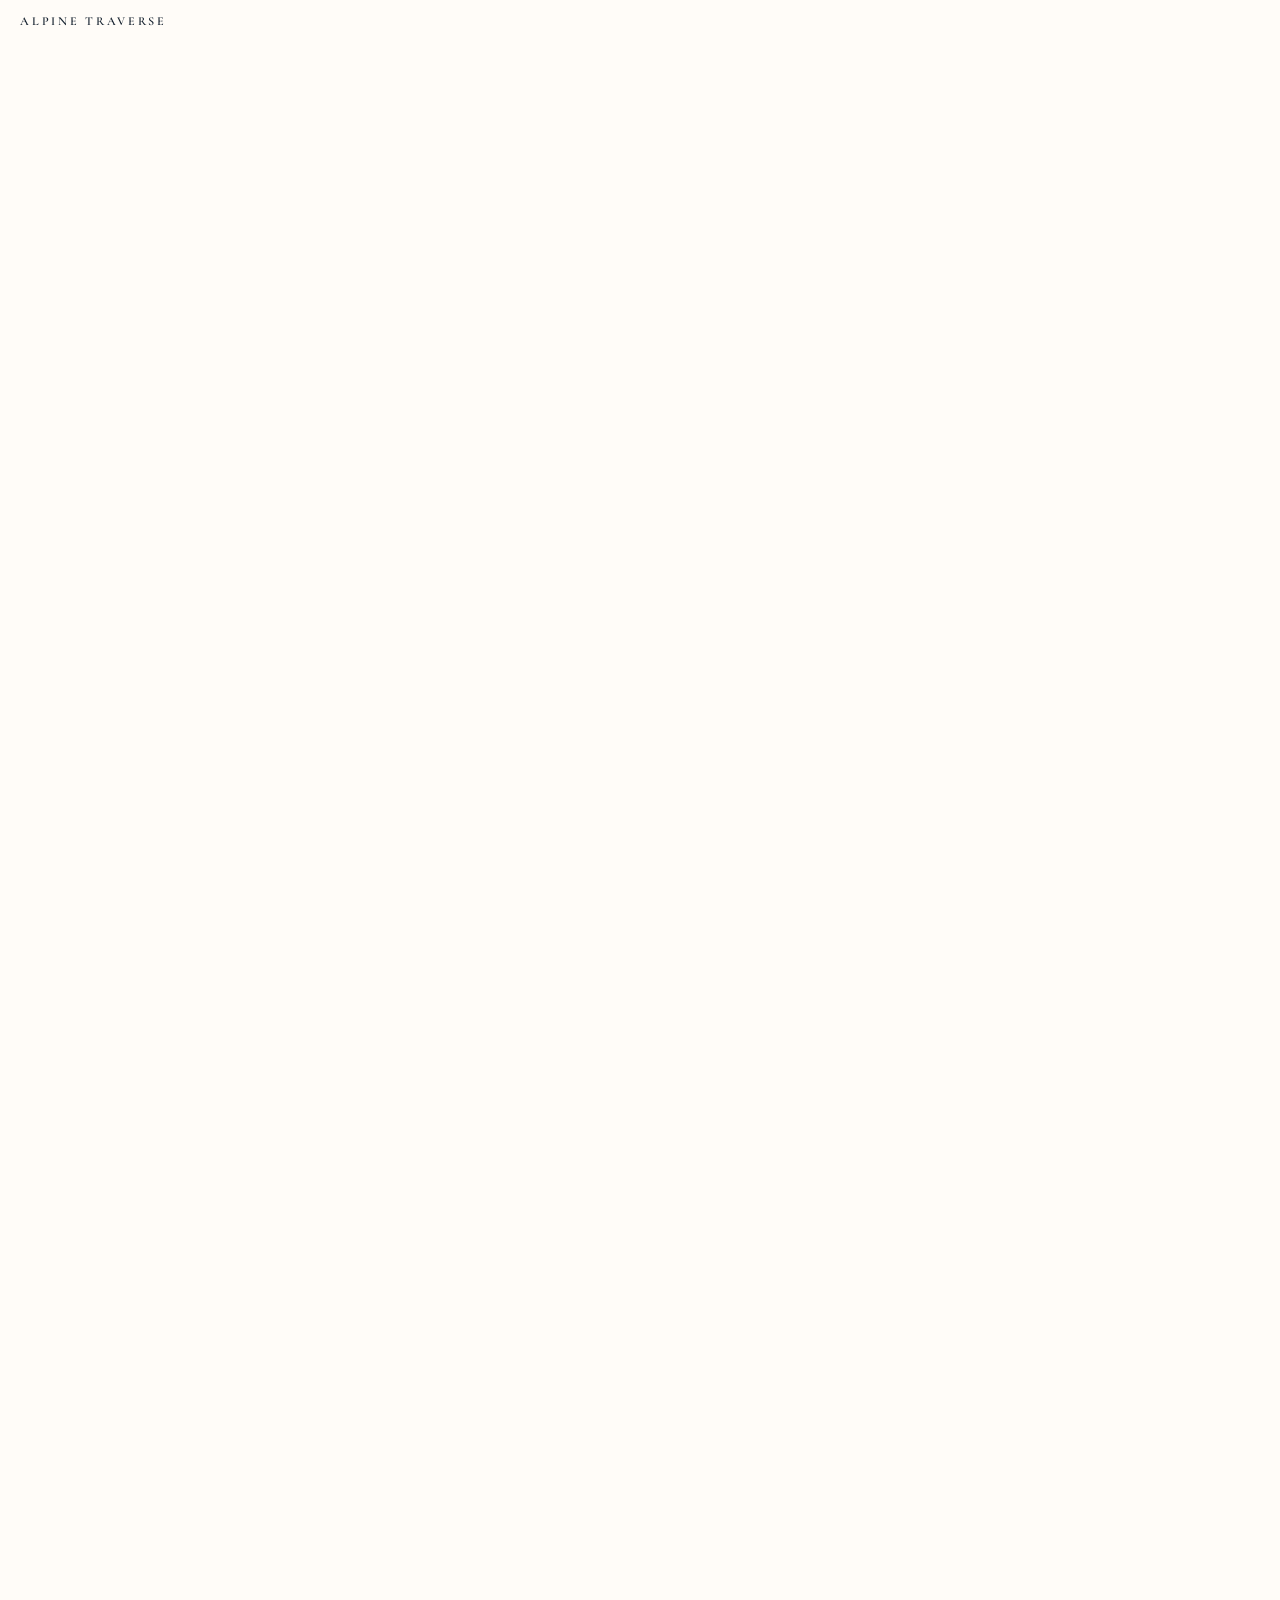
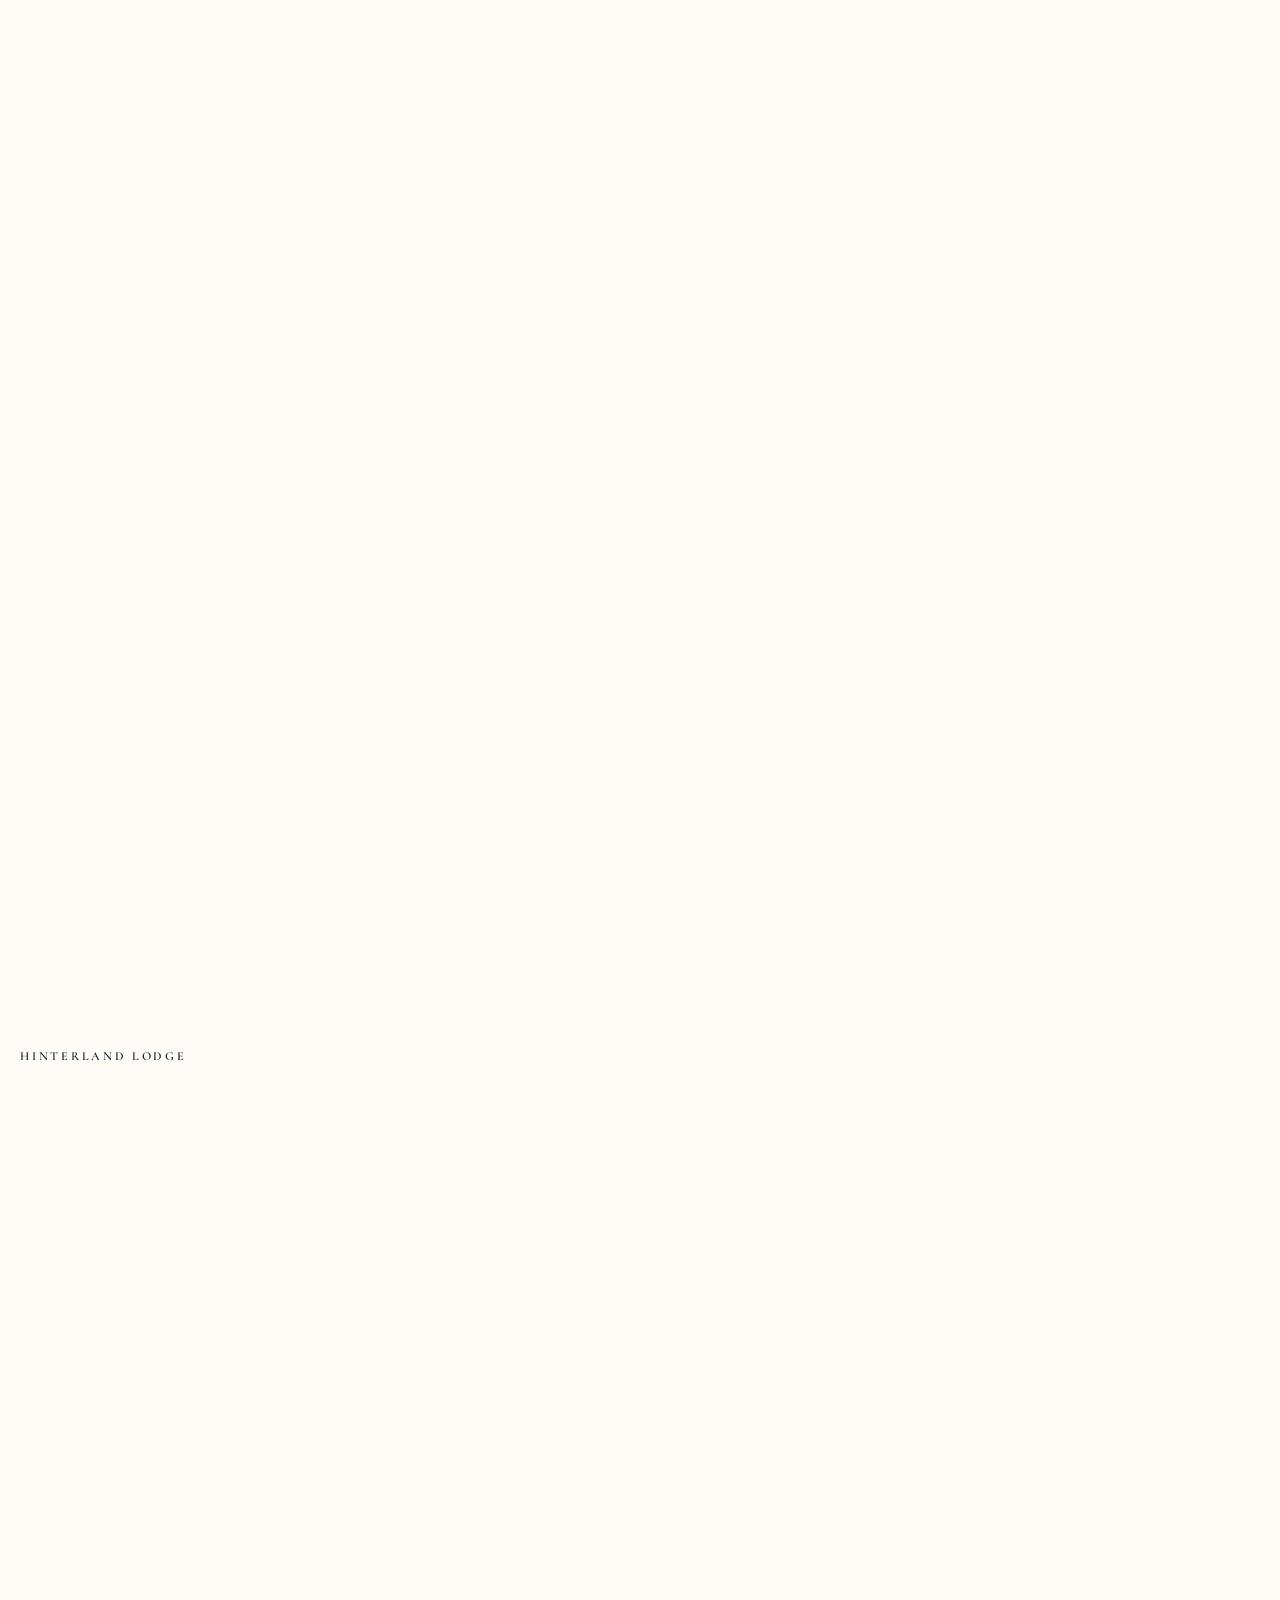
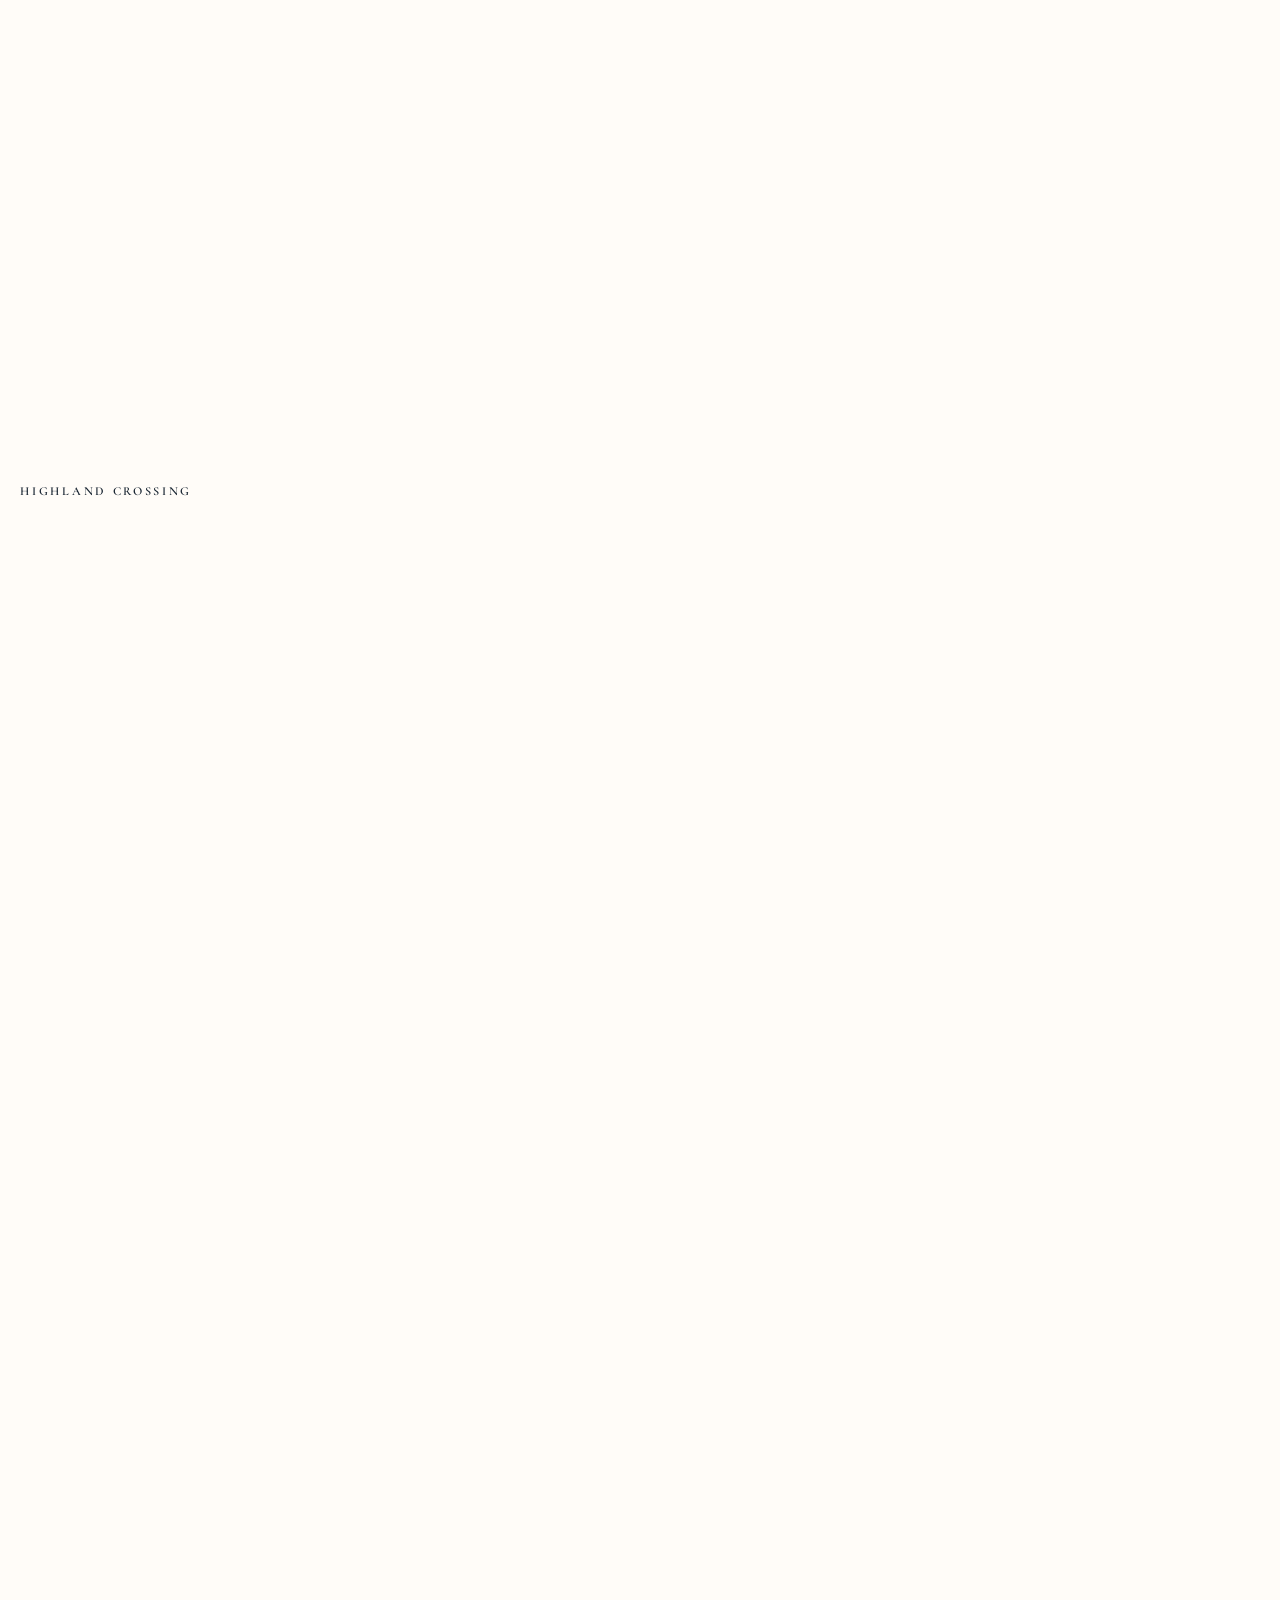
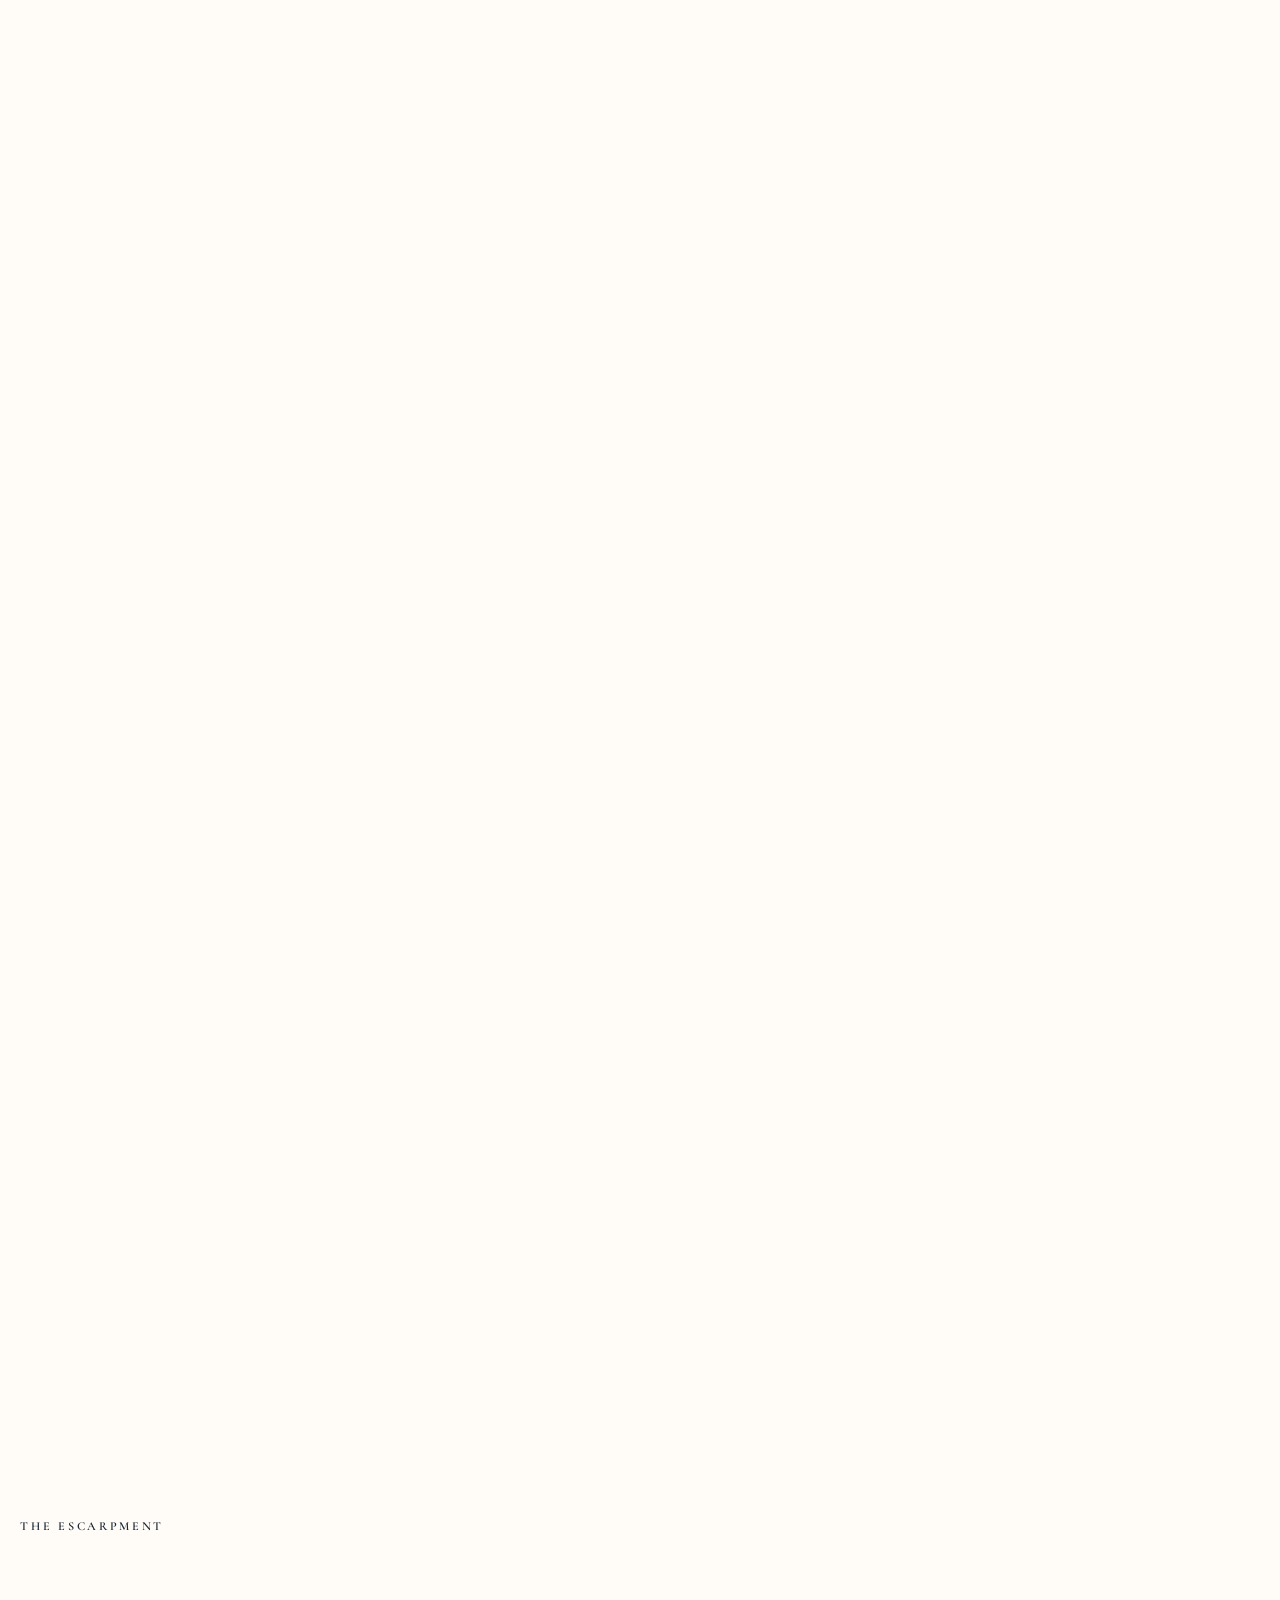
==== commit 80098b49: "Cormorant Garamond for the titles, DM Sans for everything else Titles are the NAMES of things and no" ====
--- a/projects/index.html
+++ b/projects/index.html
@@ -45,7 +45,7 @@
 	     states only apply when JS is actually there to reveal them -->
 	<script>document.documentElement.className = 'js';</script>
 
-	<!-- Favicon: the letter C in DM Sans, the page's own face. Rendered
+	<!-- Favicon: the letter C in the title face, the wordmark's own. Rendered
 	     from the TTF to raster — an SVG favicon cannot rely on a web font.
 	     Relative paths, so they resolve under the GitHub Pages project path
 	     (/capturedbytiffany/) as well as at the root of a custom domain. -->
@@ -53,9 +53,10 @@
 	<link rel="icon" type="image/png" href="../favicon-32.png" sizes="32x32">
 	<link rel="apple-touch-icon" href="../apple-touch-icon.png">
 
-	<!-- The same self-hosted face as the homepage. crossorigin is required
-	     even same-origin: fonts always fetch in CORS mode, and a preload
-	     without it doesn't match — it downloads twice. -->
+	<!-- The same two self-hosted faces as the homepage. crossorigin is
+	     required even same-origin: fonts always fetch in CORS mode, and a
+	     preload without it doesn't match — it downloads twice. -->
+	<link rel="preload" as="font" type="font/woff2" href="../fonts/cormorant-garamond-latin.woff2" crossorigin>
 	<link rel="preload" as="font" type="font/woff2" href="../fonts/dm-sans-latin.woff2" crossorigin>
 
 	<!-- Shared with the homepage: a visitor arriving from there has both
--- a/style.css
+++ b/style.css
@@ -50,26 +50,26 @@
 	   drawn in it (04 NAV TOGGLE). */
 	--on-photo:      #ECEAE3;
 
-	/* Type — ONE face, everywhere: masthead, wordmark, chapter markers,
-	   statement, copy, captions, credits, form. The page ran on two for a
-	   while, a serif for the voice and a sans for the reading, and every size
-	   token below carries the scar: each one has been re-derived twice, first
-	   for the serif's metrics and then back again.
-
-	   The rule the numbers follow is optical parity, never taste. Capitals
-	   are matched on CAP HEIGHT, lowercase on X-HEIGHT, and a measure is
-	   checked in characters rather than carried across as a `ch` count, since
-	   a ch is the width of a ZERO and every face draws that differently.
-	   DM Sans's cap height is 0.700 — the same as the Tenor Sans this site
-	   opened with — which is why several tokens here are back at the values
-	   they started from. */
-	--font: 'DM Sans', 'Helvetica Neue', Helvetica, Arial, sans-serif;
-	--logo-size:    clamp(19px, 2vw, 36px);       /* corner wordmark */
+	/* Type — two faces, and which one a thing takes is a question of JOB.
+	   --font-title is for the NAMES of things and nothing else: the hero
+	   masthead, the corner wordmark, the chapter markers, the project titles.
+	   --font is everything else, including the statement and the lede, which
+	   are sentences rather than titles however large they are set.
+
+	   Every size below follows optical parity, never taste: capitals matched
+	   on CAP HEIGHT (Cormorant Garamond 0.625 against DM Sans's 0.700, so a
+	   title token is 1.12 of what the sans would want), lowercase on
+	   X-HEIGHT (0.386 against 0.504), and a measure checked in CHARACTERS
+	   rather than carried across as a `ch` count, since a ch is the width of
+	   a ZERO and every face draws that differently. */
+	--font:       'DM Sans', 'Helvetica Neue', Helvetica, Arial, sans-serif;
+	--font-title: 'Cormorant Garamond', 'Iowan Old Style', Georgia, 'Times New Roman', serif;
+	--logo-size:    clamp(21px, 2.24vw, 40px);    /* corner wordmark — a title */
 	--nav-size:     clamp(1.75rem, 5.2vw, 3.5rem);
 	--cap-size:     clamp(0.68rem, 1.05vw, 0.85rem);
 	--credit-size:  clamp(0.56rem, 0.72vw, 0.68rem);
 	--spec-size:    clamp(0.5rem, 0.6vw, 0.58rem);
-	--chapter-size: clamp(0.62rem, 0.85vw, 0.78rem);
+	--chapter-size: clamp(0.70rem, 0.95vw, 0.88rem);
 	--about-size:   clamp(0.95rem, 1.5vw, 1.2rem);
 
 	/* The enquiry form's own two sizes (11 CONTACT). The form is the one
@@ -86,14 +86,15 @@
 	   column is the size container — so the name is measured against its own
 	   box: half the window on a landscape screen, all of it on a phone, from
 	   one token. "Captured" is the widest line, and the token is whatever
-	   holds its ink across 82% of the column: 4.658em of it in DM Sans
-	   against the 3.993em the serif before it measured, so the number comes
-	   DOWN by 0.857 — a wider face needs fewer points to fill the same
-	   width. The vh term only bites on short windows (a landscape phone,
-	   844×390), where it hands height back to the photograph; the rem cap
-	   stops a 2560px column from shouting. Browsers without container units
-	   fall back to inherited 16px type — plain, but it fits. */
-	--mark-size: min(17.6cqi, 15.4vh, 13.5rem);
+	   holds its ink across 82% of the column: 3.993em of it in the title
+	   face, against the 4.658em the body face measures, so the number is
+	   1.166 of what a sans masthead would want — a narrower face needs more
+	   points to fill the same width. The vh term only bites on short windows
+	   (a landscape phone, 844×390), where it hands height back to the
+	   photograph; the rem cap stops a 2560px column from shouting. Browsers
+	   without container units fall back to inherited 16px type — plain, but
+	   it fits. */
+	--mark-size: min(20.5cqi, 18vh, 15.7rem);
 	/* Mixed case too, and lowercase reads by its x-height: at the old size the
 	   line would have dropped a third of its apparent weight under a masthead
 	   that just gained some. A fifth back is enough to hold it — not the full
@@ -166,26 +167,45 @@
    02  RESET & BASE
    ========================================================================== */
 
-/* One face, self-hosted — the latin subset Google Fonts serves, no
-   render-blocking third-party stylesheet and no extra connections. swap, as
-   before. Licence: fonts/dm-sans-OFL.txt
-
-   The STATIC 400, not the variable file: 400 is the only weight anything on
-   this page is set in, and the two-axis variable file is 62,556 bytes
+/* Both faces self-hosted — the latin subsets Google Fonts serves — rather
+   than linked from fonts.googleapis.com. Three reasons, in order: the CSP in
+   both pages' heads allows stylesheets and fonts from 'self' only, so a
+   third-party <link> would be refused outright; a Google stylesheet is
+   render-blocking and adds two connections before a single byte of font
+   arrives; and a file in this repo cannot change under us. swap, as before.
+   Licences: fonts/dm-sans-OFL.txt, fonts/cormorant-garamond-OFL.txt
+
+   DM SANS is the STATIC 400, not the variable file: 400 is the only weight
+   the body is ever set in, and the two-axis variable file is 62,556 bytes
    against this one's 14,124 — 48KB for an optical-size axis nobody is asking
-   for. Nothing may ask for a 600 while this file is the one being served:
-   the browser would answer with a synthesised bold, which is a smeared 400.
-   Take the variable file instead, and say so here.
+   for. Nothing may ask this family for a 600 while that file is the one
+   being served: the browser would answer with a synthesised bold, which is a
+   smeared 400. Take the variable file instead, and say so here.
+
+   CORMORANT GARAMOND is variable, and its weight RANGE is load-bearing: the
+   file's default instance is 300, so a flat `font-weight: 400` here would
+   make every 400 synthesise from a light master rather than instance the
+   axis. Declaring 300 700 hands the axis to the browser, and the chapter
+   markers' 600 is then a real 600.
 
    DM Sans stands in for Adelle Sans, which is licensed per-domain and not
-   ours to serve. The swap, when the licence is bought, is this block and the
-   --font token. */
+   ours to serve. The swap, when the licence is bought, is its block here and
+   the --font token. */
 @font-face {
 	font-family: 'DM Sans';
 	font-style: normal;
 	font-weight: 400;
 	font-display: swap;
 	src: url('fonts/dm-sans-latin.woff2') format('woff2');
+	unicode-range: U+0000-00FF, U+0131, U+0152-0153, U+02BB-02BC, U+02C6, U+02DA, U+02DC, U+0304, U+0308, U+0329, U+2000-206F, U+20AC, U+2122, U+2191, U+2193, U+2212, U+2215, U+FEFF, U+FFFD;
+}
+
+@font-face {
+	font-family: 'Cormorant Garamond';
+	font-style: normal;
+	font-weight: 300 700;
+	font-display: swap;
+	src: url('fonts/cormorant-garamond-latin.woff2') format('woff2');
 	unicode-range: U+0000-00FF, U+0131, U+0152-0153, U+02BB-02BC, U+02C6, U+02DA, U+02DC, U+0304, U+0308, U+0329, U+2000-206F, U+20AC, U+2122, U+2191, U+2193, U+2212, U+2215, U+FEFF, U+FFFD;
 }
 
@@ -310,6 +330,7 @@
 }
 
 .brand {
+	font-family: var(--font-title);
 	font-size: var(--logo-size);
 	/* Mixed case, so the tracking comes down with it: 0.14em is a CAPS
 	   setting and on lowercase it reads as damage, not as air. */
@@ -568,6 +589,7 @@
 .hero__mark {
 	margin-top: auto;
 	margin-right: -0.04em;
+	font-family: var(--font-title);
 	font-size: var(--mark-size);
 	font-weight: 400;
 	/* 0.04em. Tracking is what stops CAPITALS closing their counters up;
@@ -577,8 +599,8 @@
 	   the same words. */
 	letter-spacing: 0.04em;
 	/* 0.95: mixed case brings descenders, and the p of "Captured" drops
-	   0.22em below its baseline while the B beneath it rises 0.70em above
-	   its own — 0.92 between them, so 0.95 leaves 0.03em of daylight, and
+	   0.275em below its baseline while the B beneath it rises 0.628em above
+	   its own — 0.903 between them, so 0.95 leaves 0.047em of daylight, and
 	   they are at opposite ends of their lines in any case. Anything looser
 	   sets three lines where the design wants one block. */
 	line-height: 0.95;
@@ -717,13 +739,17 @@
 	/* Without this a nav jump lands the heading flush to the viewport edge */
 	scroll-margin-top: clamp(24px, 6vh, 64px);
 
+	font-family: var(--font-title);
 	font-size: var(--chapter-size);
-	/* 400, and it must stay 400: the face is served as a single static
-	   weight (02 RESET), so a 600 here would be synthesised rather than
-	   drawn. The serif this replaced needed the extra weight to hold at this
-	   size; a sans does not. Figures are lining by default in this face, so
-	   the numeral and the word sit on one line without asking. */
-	font-weight: 400;
+	/* 600: at this size, tracked this wide, a high-contrast serif's thins
+	   disappear on a low-DPI screen. The weight is what keeps the marker a
+	   mark rather than a whisper, and the variable file instances it, so it
+	   costs nothing and is never synthesised. */
+	font-weight: 600;
+	/* Lining, not this face's default old-style figures: "01" beside "05"
+	   has to read as a series, and an old-style 0 sits below the baseline
+	   while the 1 stands on it — the pair looks broken rather than lettered. */
+	font-variant-numeric: lining-nums;
 	letter-spacing: var(--track-wide);
 	text-transform: uppercase;
 	line-height: 1;
@@ -1576,10 +1602,12 @@
 
 .project__title {
 	padding: clamp(40px, 7vh, 90px) var(--inset) clamp(18px, 2.6vh, 34px);
-	/* Set as the homepage's chapter markers are, because that is what they
-	   are on this page. */
+	/* Set as the homepage's chapter markers are — same face, same weight,
+	   same figures — because that is what they are on this page. */
+	font-family: var(--font-title);
 	font-size: var(--chapter-size);
-	font-weight: 400;
+	font-weight: 600;
+	font-variant-numeric: lining-nums;
 	letter-spacing: var(--track-wide);
 	text-transform: uppercase;
 	line-height: 1;
@@ -1727,8 +1755,10 @@
 		--cap-size:  clamp(0.62rem, 2.5vw, 0.78rem);
 
 		/* The corner name, the logo and the hamburger must all fit a 320px
-		   phone. Back to the desktop floor from ~414px up. */
-		--logo-size: clamp(14px, 4.6vw, 19px);
+		   phone. Same cap parity as the desktop token, and mixed case is
+		   narrower than the capitals this replaced, so the fit improves.
+		   Back to the desktop floor from ~414px up. */
+		--logo-size: clamp(16px, 5.15vw, 21px);
 
 		/* Taller band: the project line stacks to two lines and the three
 		   credit columns collapse to one, so the band has more to hold */
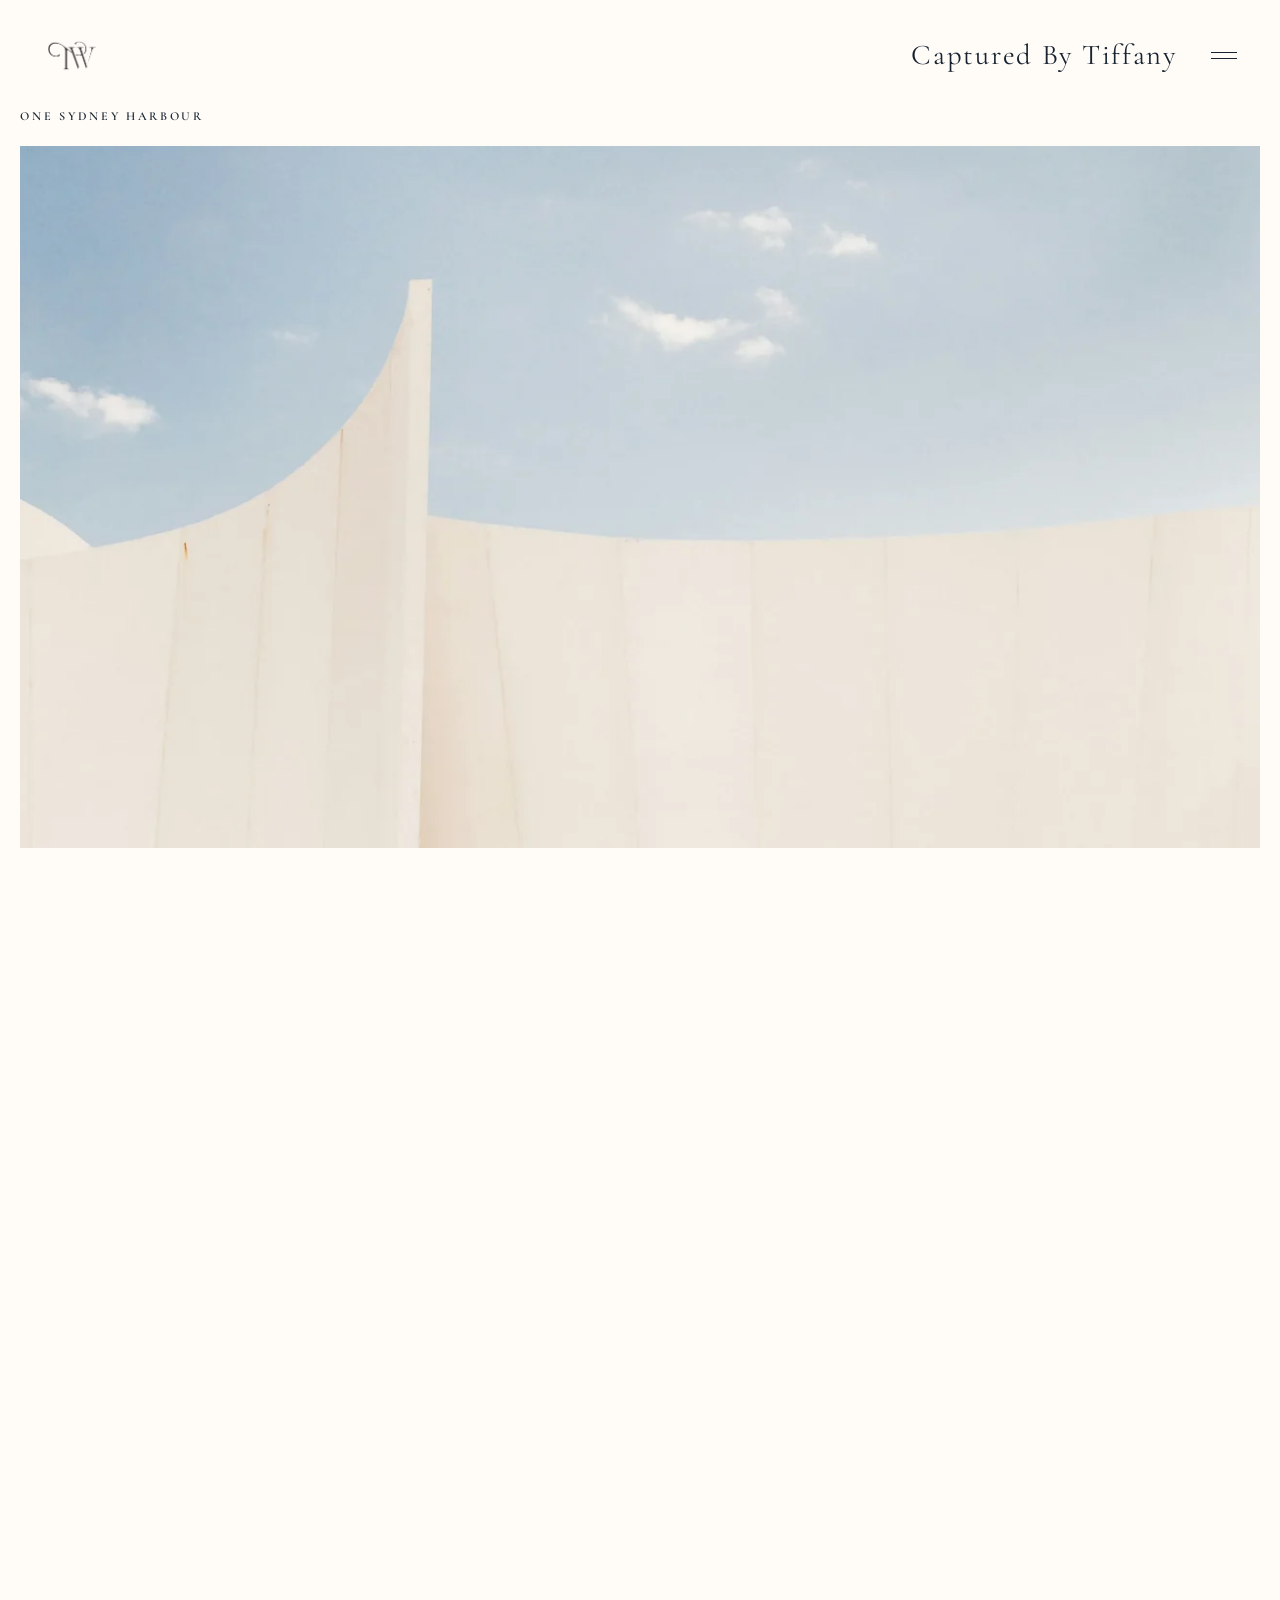
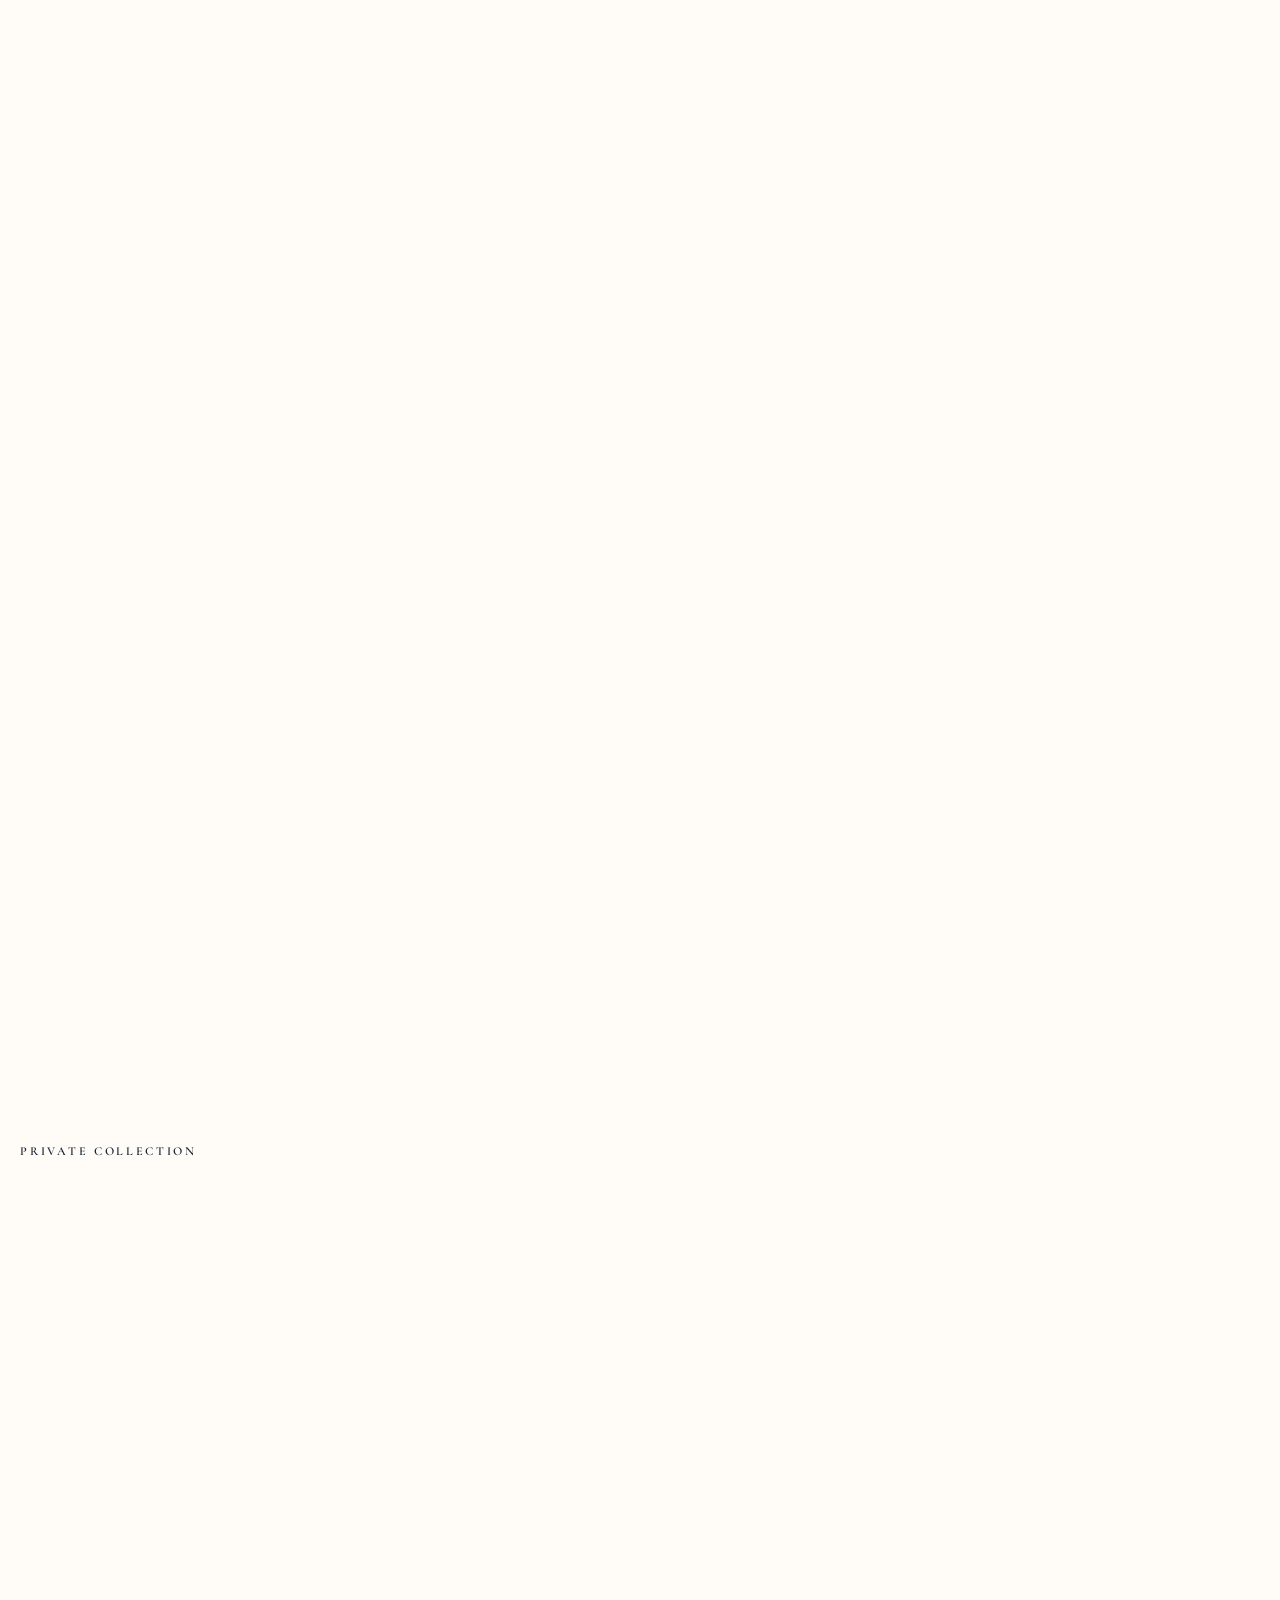
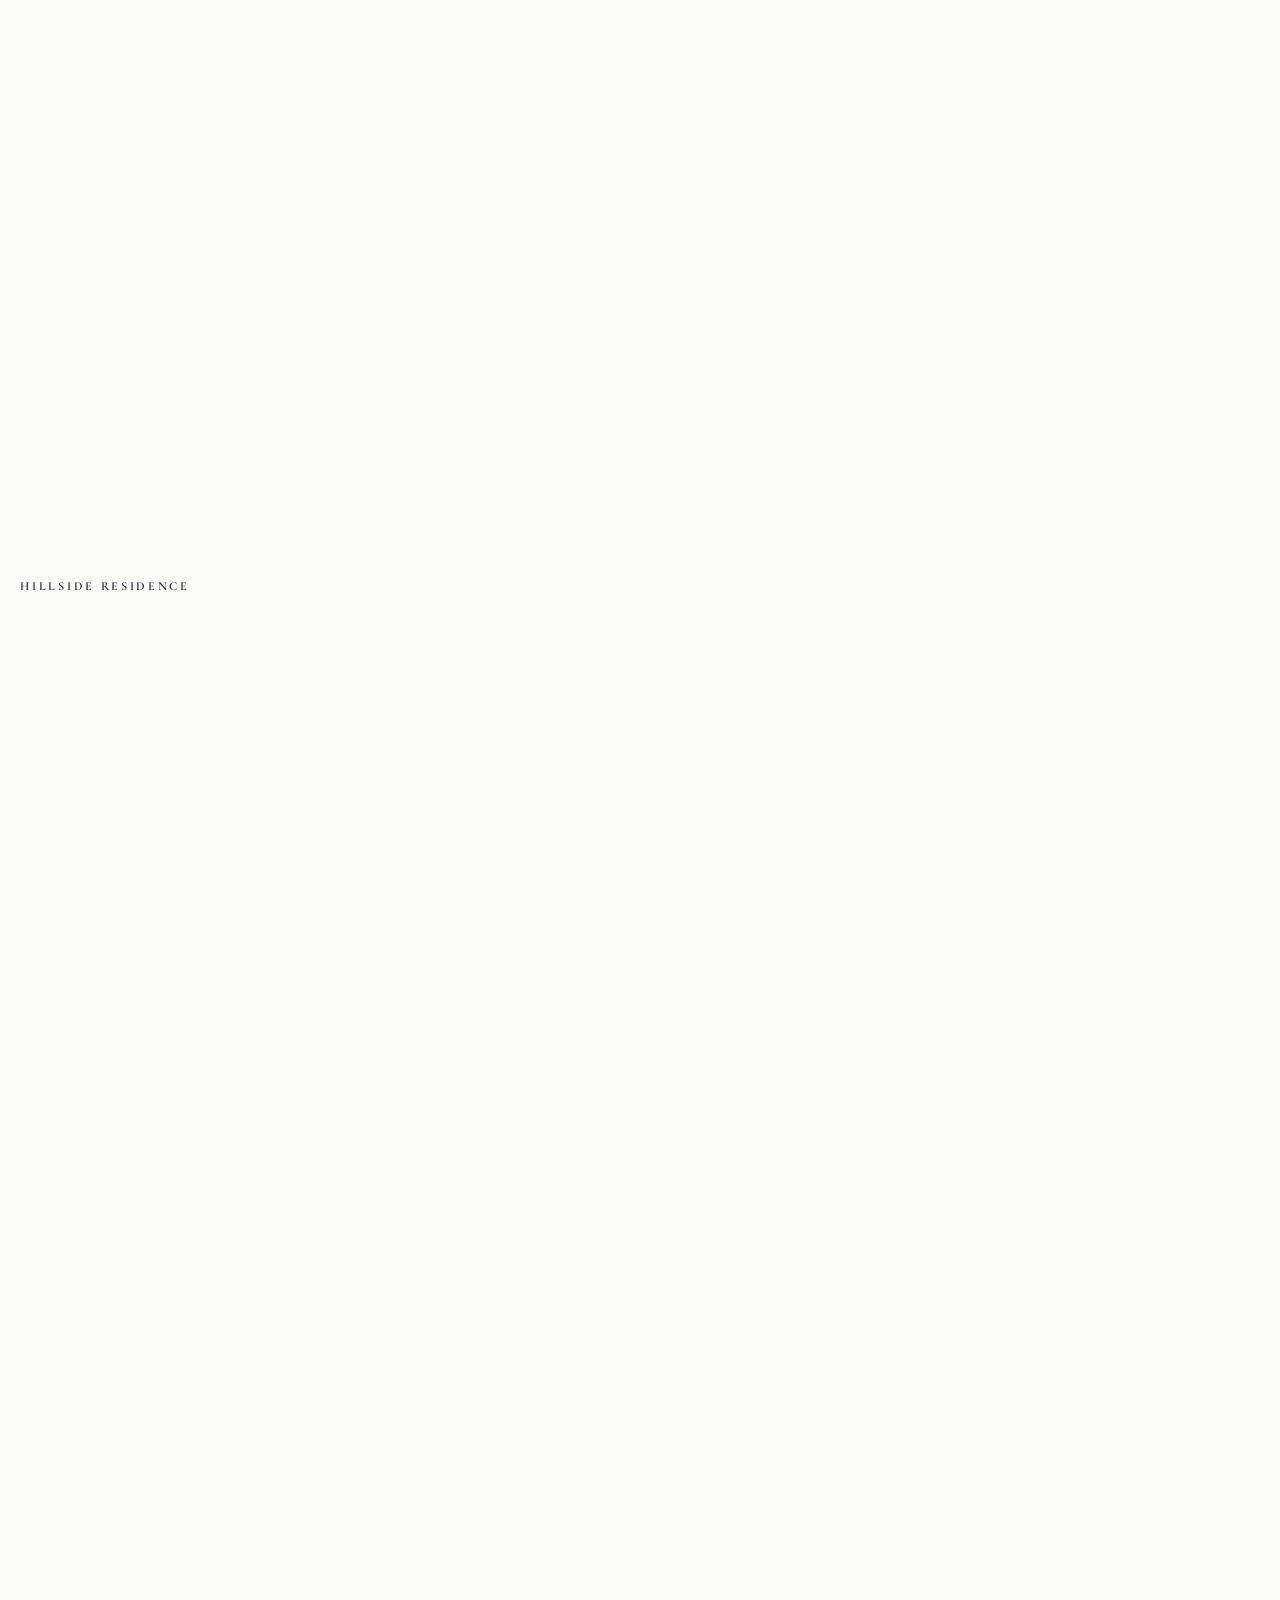
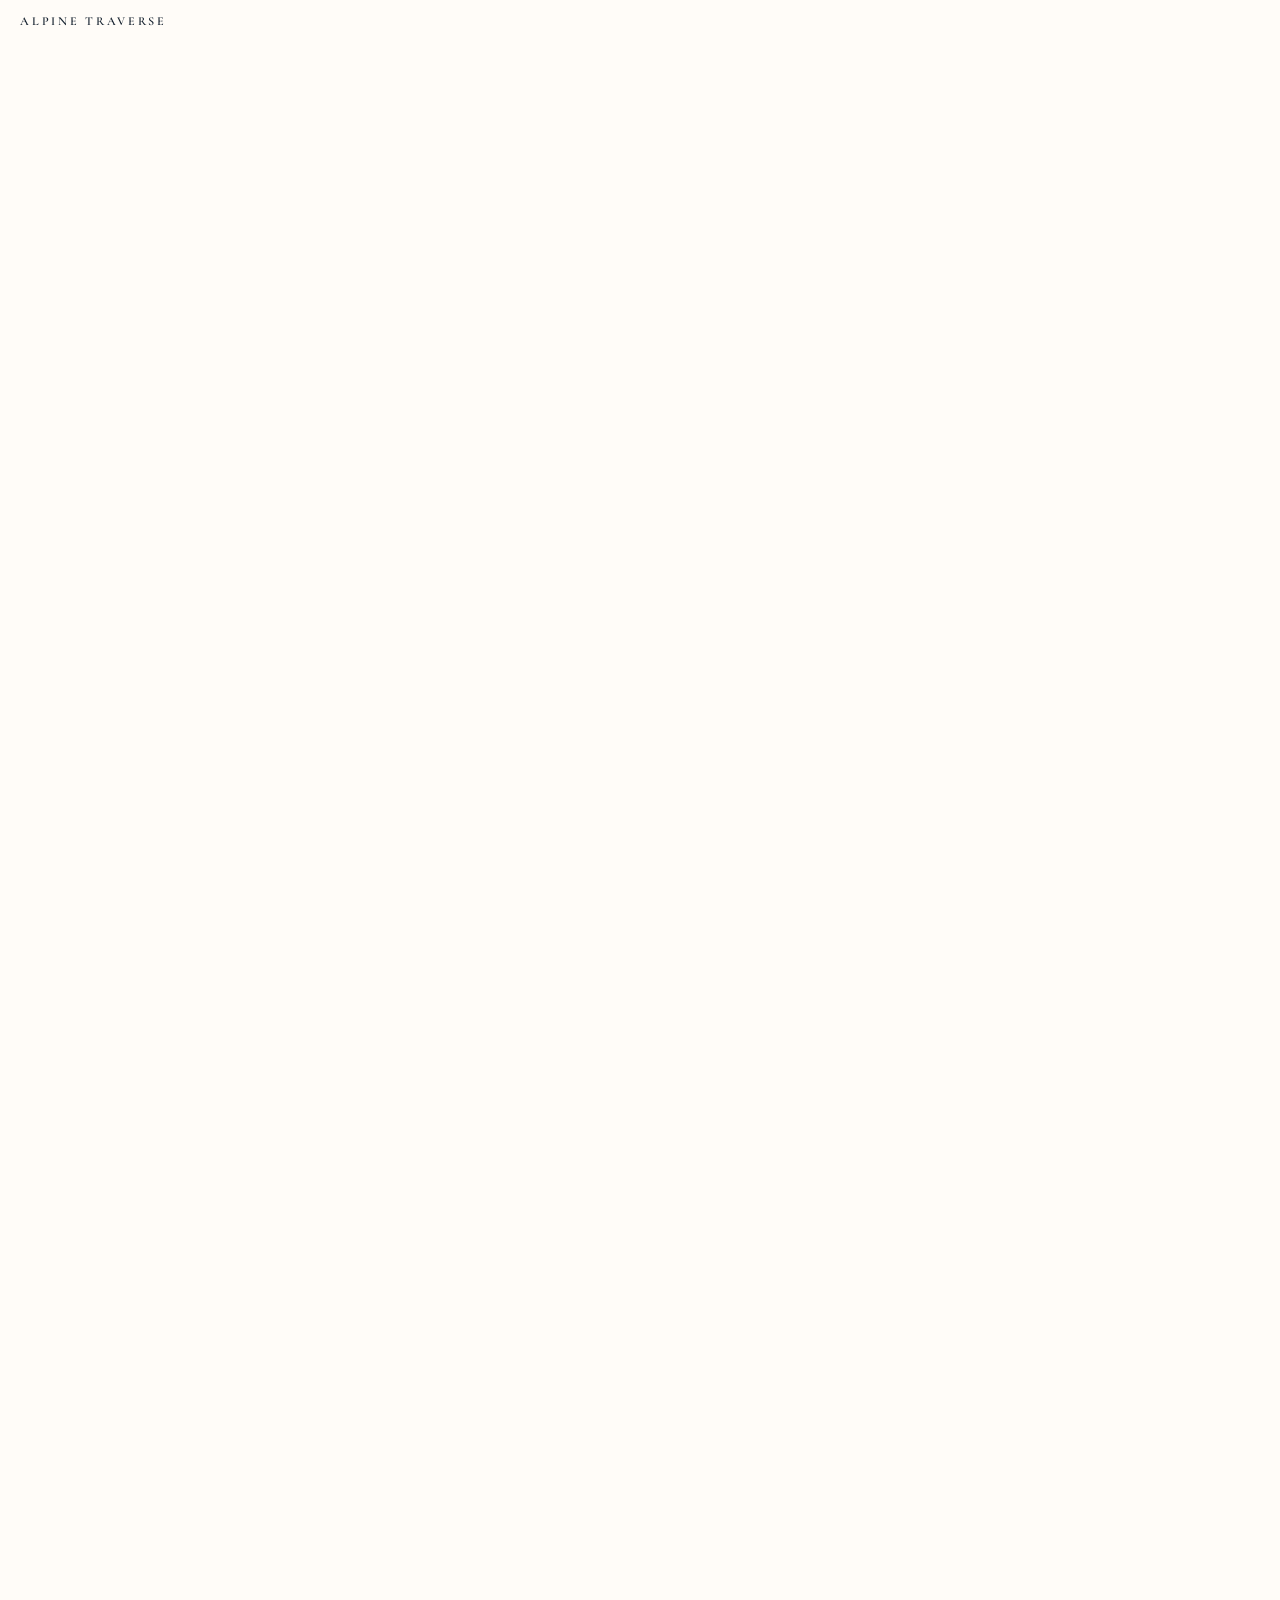
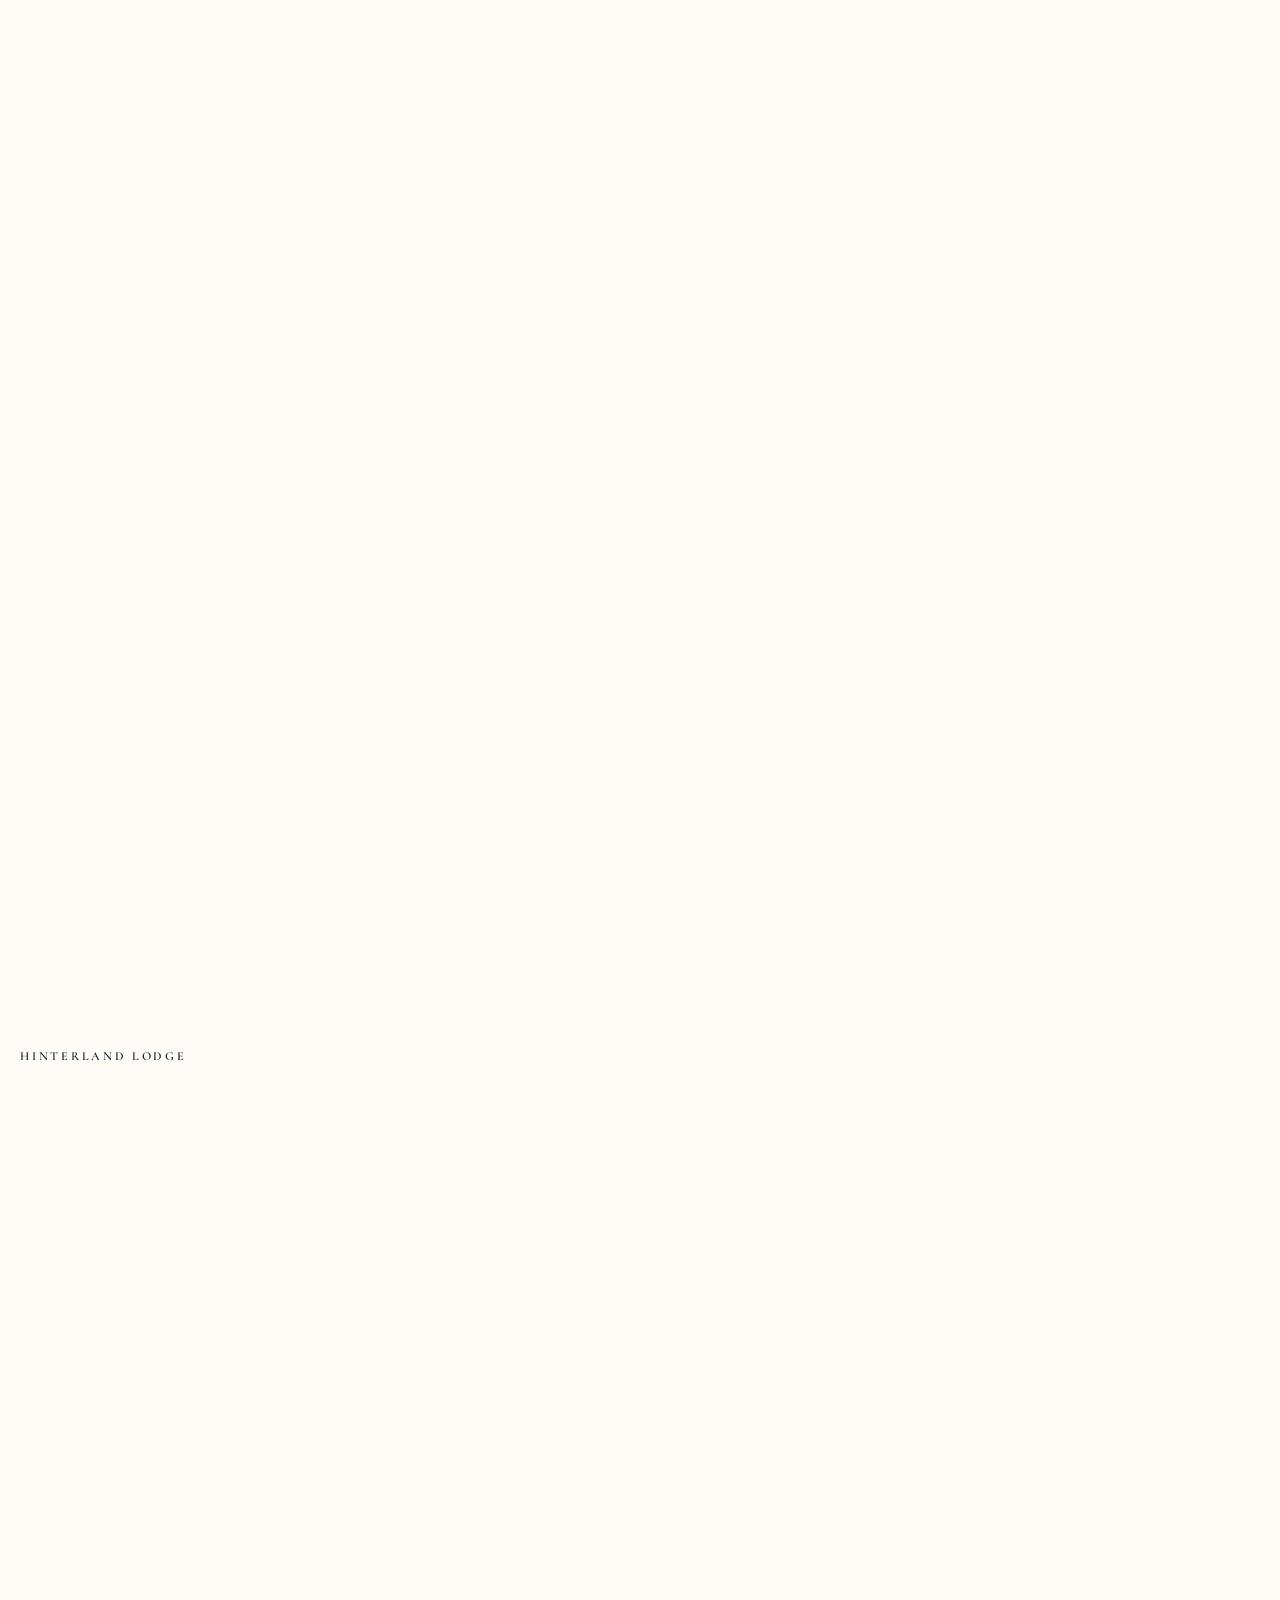
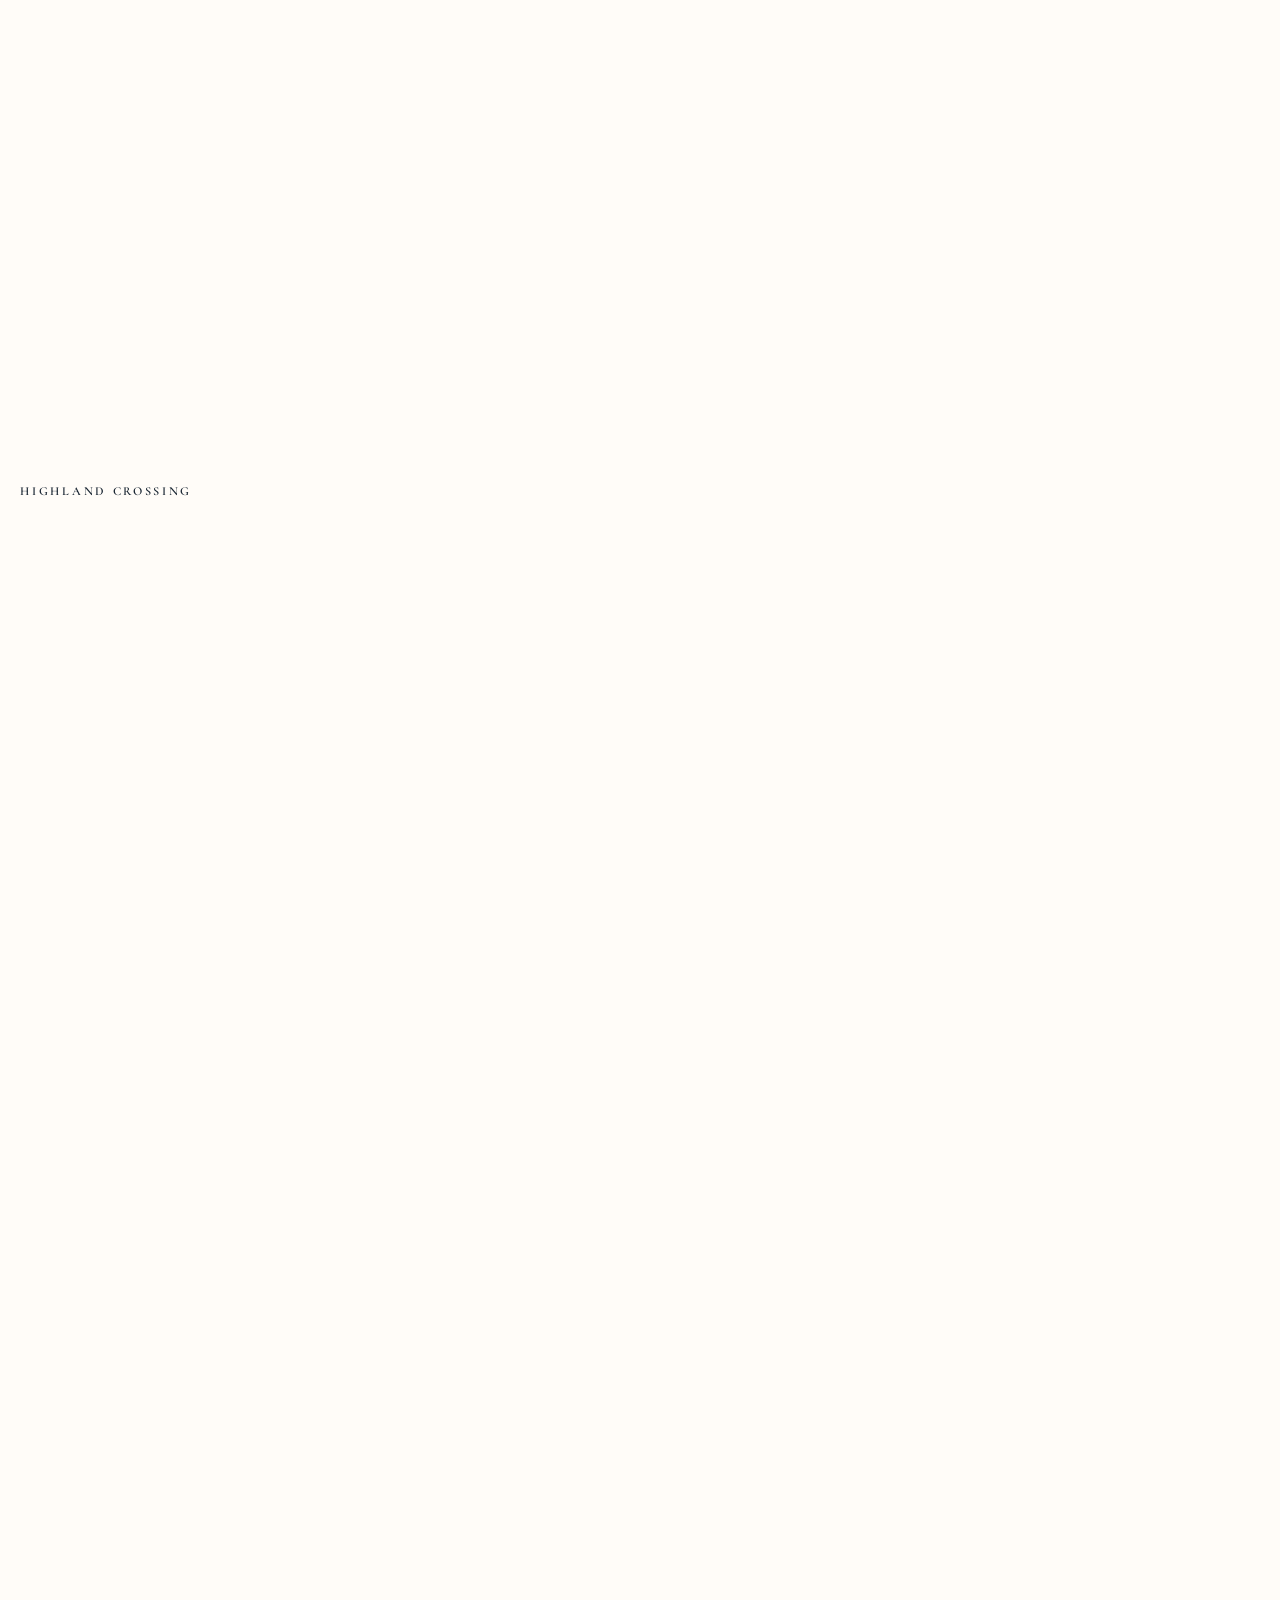
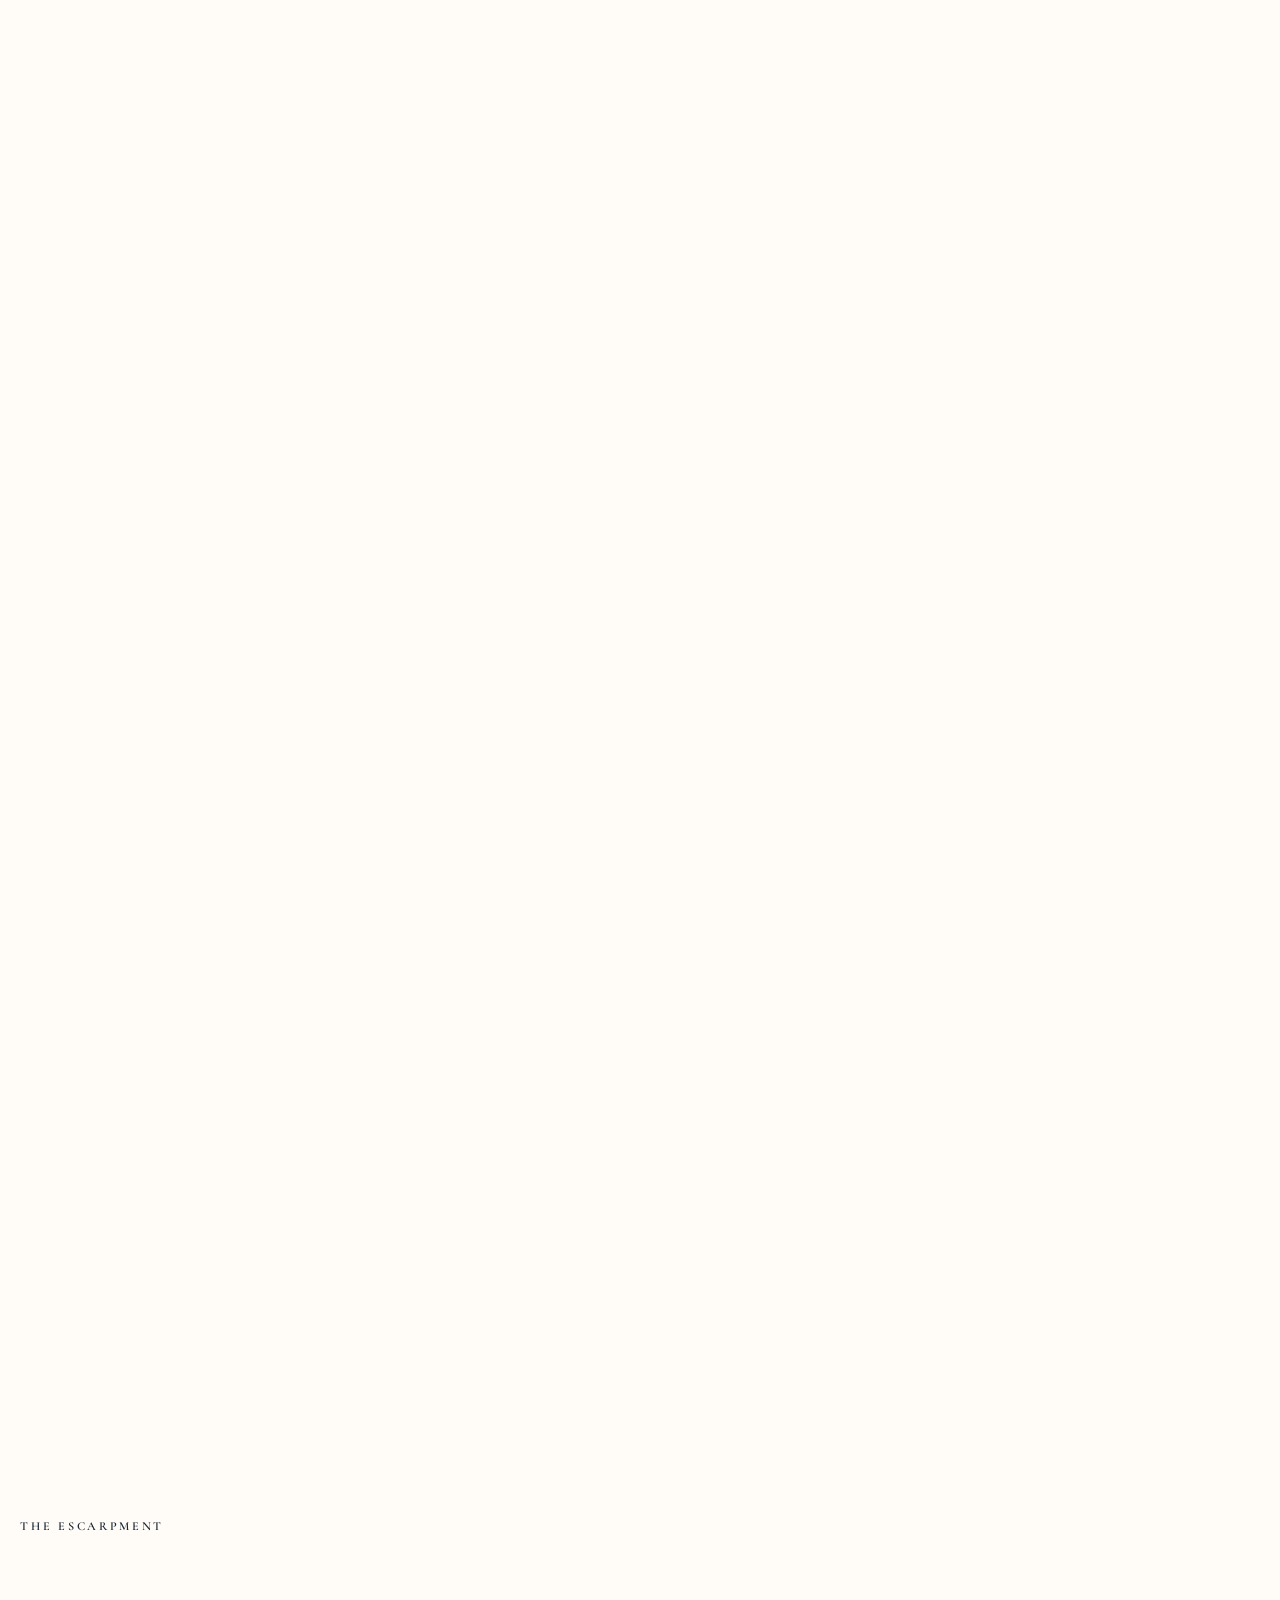
==== commit 801ace69: "Chips in their own case, no message prompts, copy centred on a phone The message box loses its place" ====
--- a/projects/index.html
+++ b/projects/index.html
@@ -70,7 +70,7 @@
 		<img src="../logo.png" alt="" width="225" height="174" decoding="async">
 	</a>
 
-	<a class="brand" href="../" aria-label="Capturedbytiffany — home">CapturedByTiffany</a>
+	<a class="brand" href="../" aria-label="Capturedbytiffany — home">Captured By Tiffany</a>
 
 	<button
 		class="nav-toggle"
--- a/style.css
+++ b/style.css
@@ -1195,35 +1195,26 @@
 	   box now sits exactly as close to its rule as Name, Email and Location
 	   do, and grows a line at a time as it is filled (main.js 06 ENQUIRY).
 
-	   The floor is TWO LINES, and it is set here rather than measured in JS:
-	   min-height is what the browser clamps an explicit height against, so
-	   the script can set whatever it likes and never take the box below the
-	   two prompts in the placeholder. (It was measured from the DOM at first
-	   run for one version of this, and WebKit answered 32px — the element had
-	   not settled — which left the box stuck a line short until something was
-	   typed.) The calc is the same three numbers the rule above sets: two
-	   1.6 lines, the padding twice, and the 1px rule, since box-sizing is
-	   border-box. overflow is hidden because the box is always exactly as
-	   tall as its content; a scrollbar would only ever show for the one frame
-	   before it grows. */
+	   The floor is ONE LINE — rows="1", and the same height as Name, Email
+	   and Location beside it, which is exactly what it should look like when
+	   it is empty. It grows a line at a time as it is filled (main.js 06
+	   ENQUIRY). There is no placeholder to hold room for any more than that.
+	   overflow is hidden because the box is always exactly as tall as its
+	   content; a scrollbar would only ever show for the one frame before it
+	   grows. */
 	resize: none;
 	overflow: hidden;
-	min-height: calc(3.2em + 2 * clamp(10px, 1.3vh, 13px) + 1px);
 }
 
 /* Was 0.38 on a grey panel; on white that measured 2.3:1 — unreadable, and
    the placeholders are real guidance, not decoration. 0.62 is 4.5:1, still
    four stops lighter than a typed value, so it can't be mistaken for one.
 
-   The message's placeholder is two bulleted lines, carried in the
-   attribute's own newlines, and title case so each prompt reads as a heading
-   for what goes there. Its leading is tightened here so the pair sits as a
-   list rather than as two paragraphs: the typed text keeps the field's 1.6,
-   which is what an answer should be set on. */
+   No field carries a placeholder today. The rule stays because the alpha is
+   the finding, not the rule: 0.62 is the lowest that still clears 4.5:1 on
+   this ground, and anything fainter is furniture rather than guidance. */
 .field input::placeholder,
 .field textarea::placeholder { color: rgba(23, 35, 48, 0.62); }
-
-.field textarea::placeholder { line-height: 1.45; }
 
 /* NOTHING on hover and nothing on focus. The doubled line that used to sit
    here on both was read as a box opening under the cursor, which is exactly
@@ -1318,11 +1309,11 @@
 	background: none;
 	border: none;
 	font-size: var(--tick-size);
-	/* Lowercased HERE, not in the markup: the title case in the DOM is what
-	   the mail hand-off sends (main.js collect() reads the value attribute),
-	   and "found me via: instagram" would read as a typo. 0.22em is a CAPS
-	   setting; 0.06em is its lowercase equivalent. */
-	text-transform: lowercase;
+	/* No transform: each option is shown in the case it is written in, which
+	   is also the case the mail hand-off sends (main.js collect() reads the
+	   value attribute). One string, one spelling. 0.06em of tracking, not the
+	   0.22em the page's labels use — that is a CAPS setting, and these are
+	   sentence case. */
 	letter-spacing: 0.06em;
 	line-height: 1;
 	/* Unticked 5.3:1, ticked 15.6:1. The step up is the second half of the
@@ -1821,6 +1812,19 @@
 		gap: clamp(34px, 6vh, 56px);
 	}
 
+	/* Stacked, the copy is no longer a column beside a picture — it is the
+	   page, under a statement that is centred. So it centres too, block and
+	   line alike: margin-inline for the block (at 768 the 50ch cap is 520px
+	   in a 743px page, which left it visibly off to one side) and text-align
+	   for the lines. The credit under it follows, or it would hang off the
+	   left of a centred paragraph. The insets are the section's own, so all
+	   three sit on the same two edges. */
+	.about__body,
+	.about__meta {
+		margin-inline: auto;
+		text-align: center;
+	}
+
 	/* Stacked, so there is no copy beside it to match: 4:5 keeps it to 462px
 	   at full phone width, where 2:3 would be 555px — over half the screen */
 	.about__portrait {
